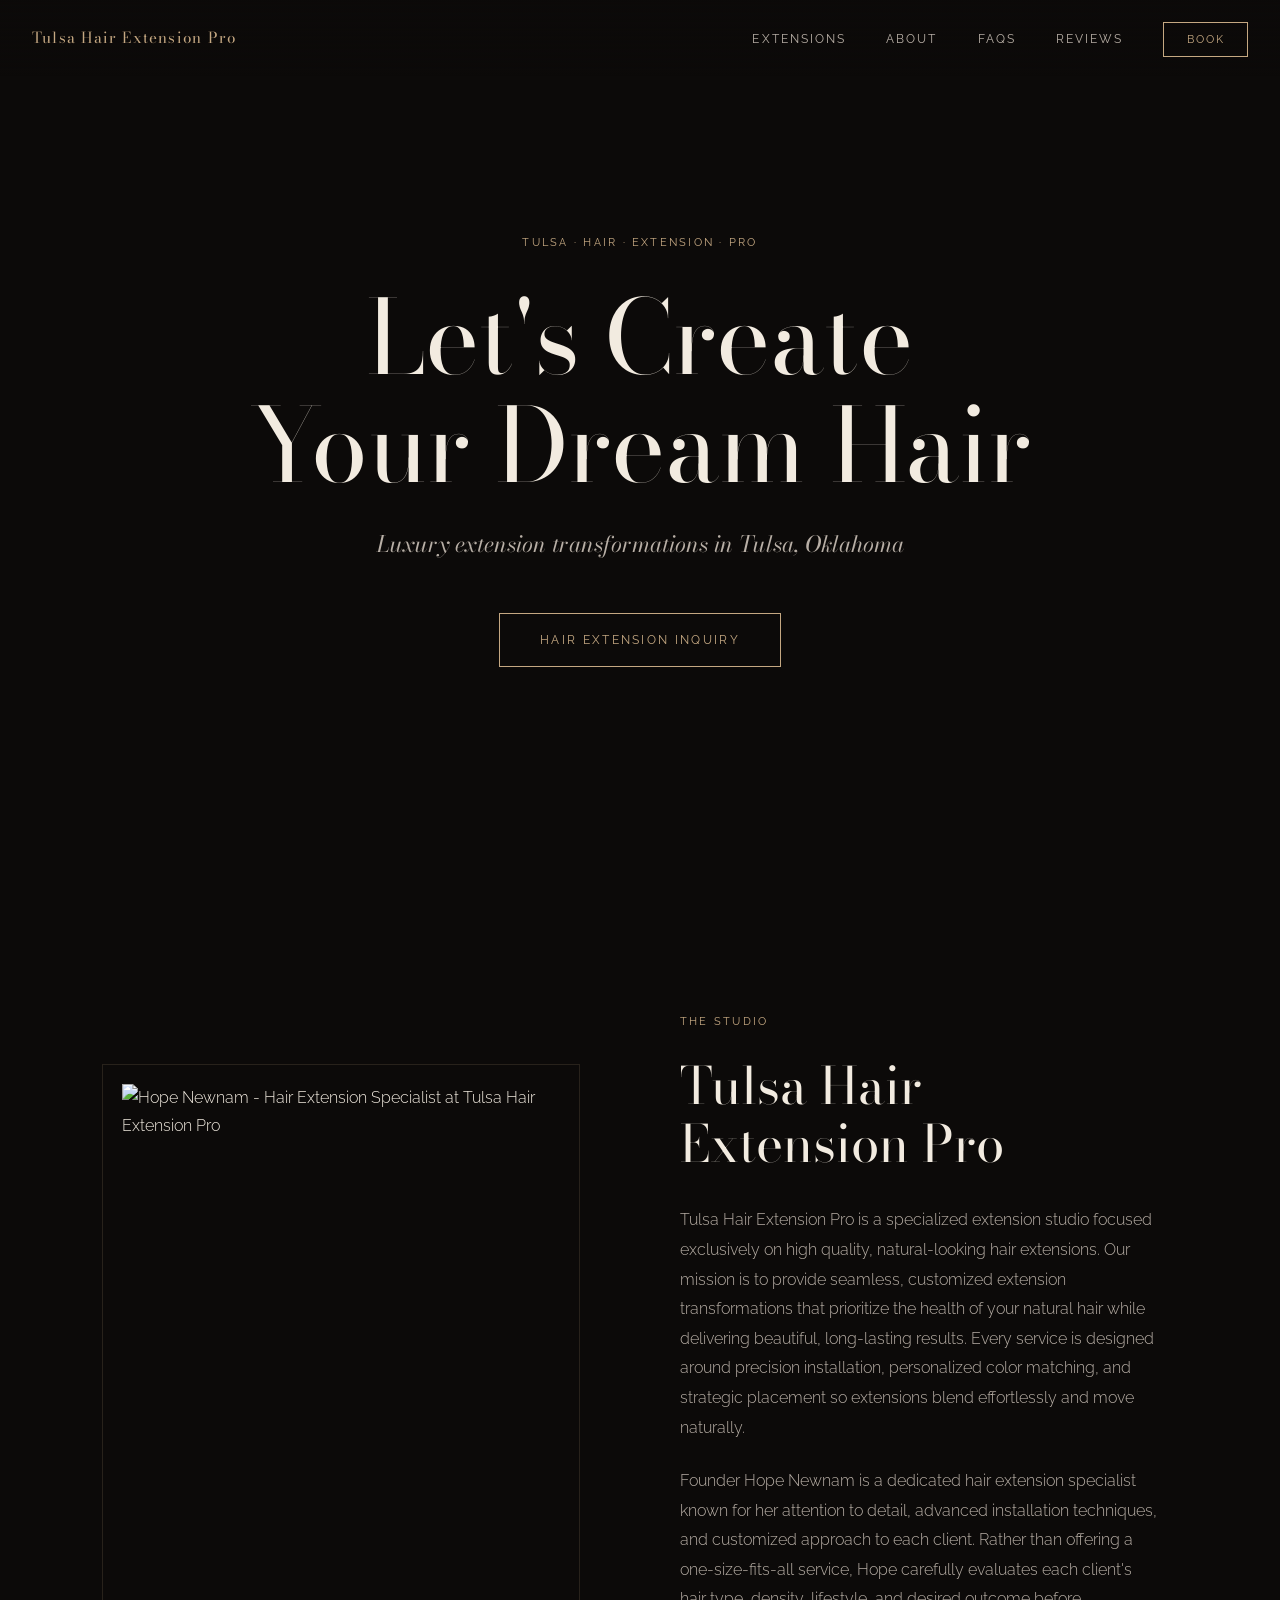
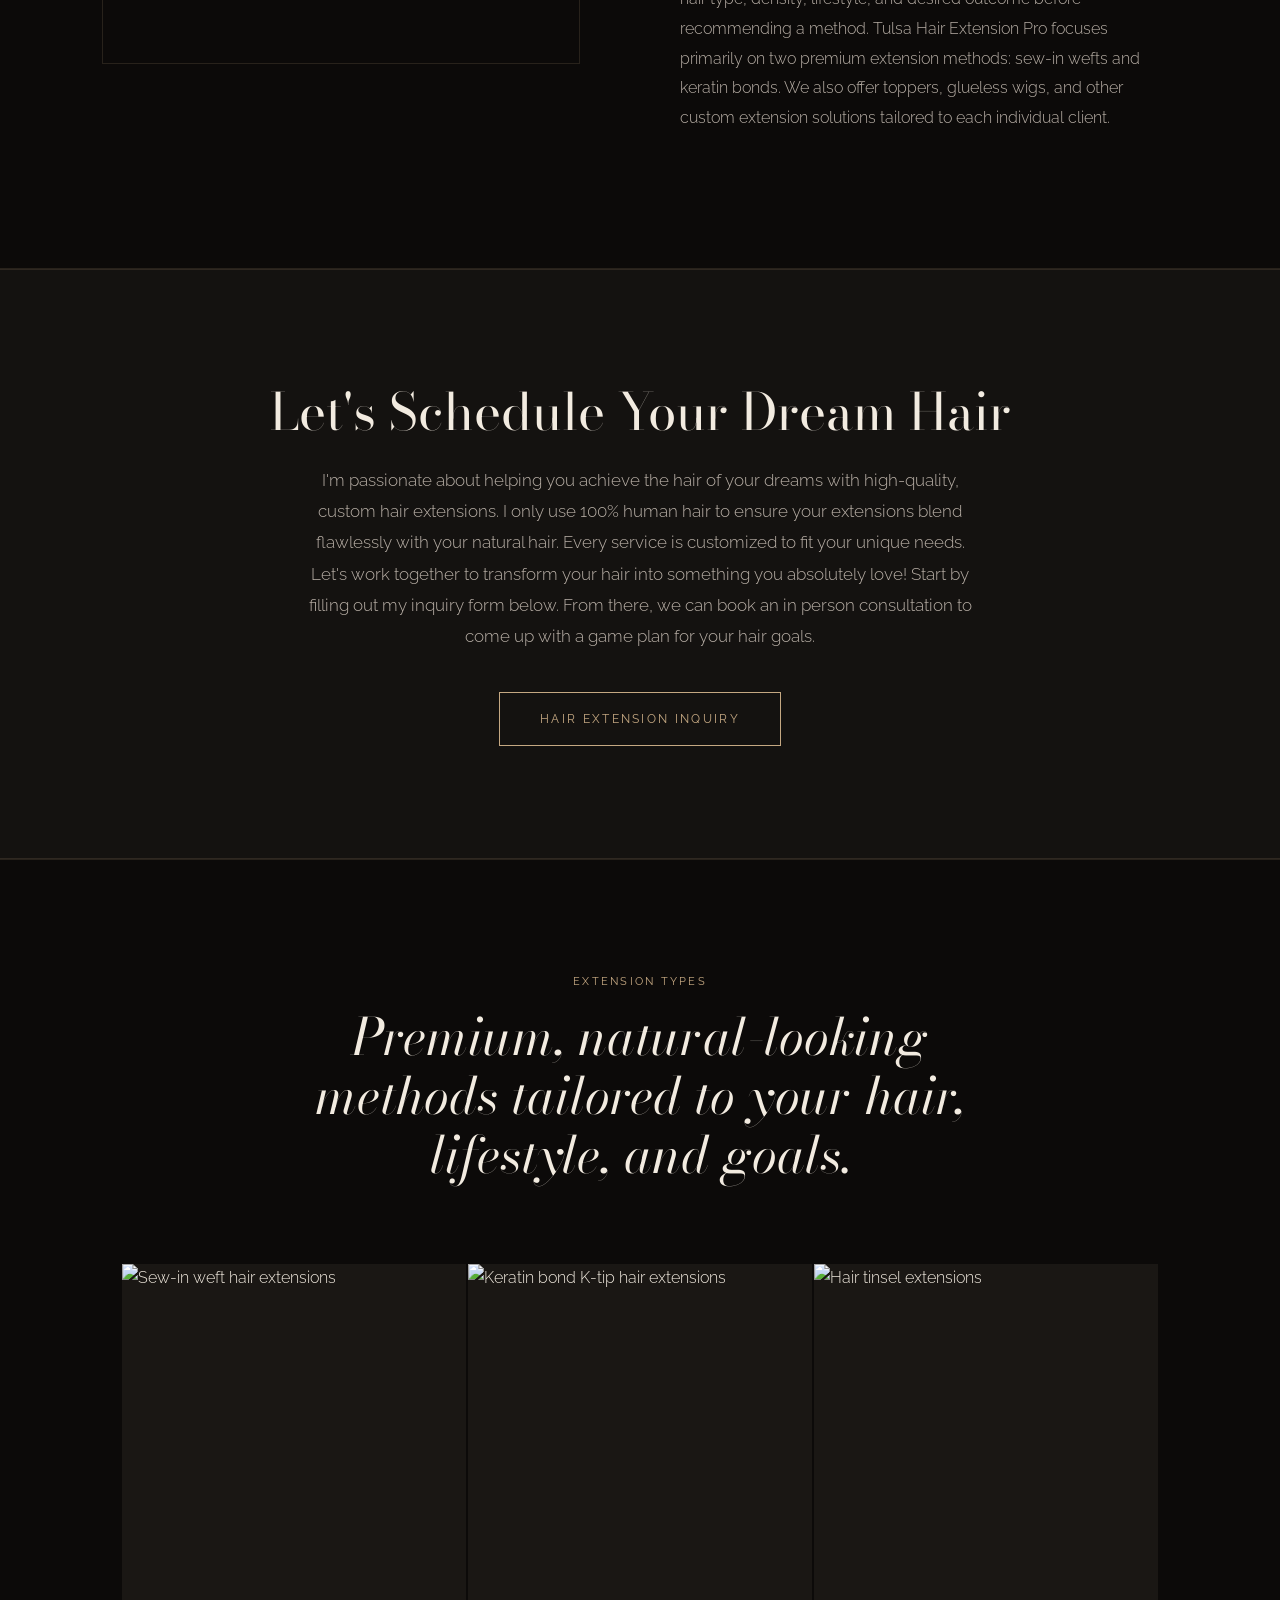
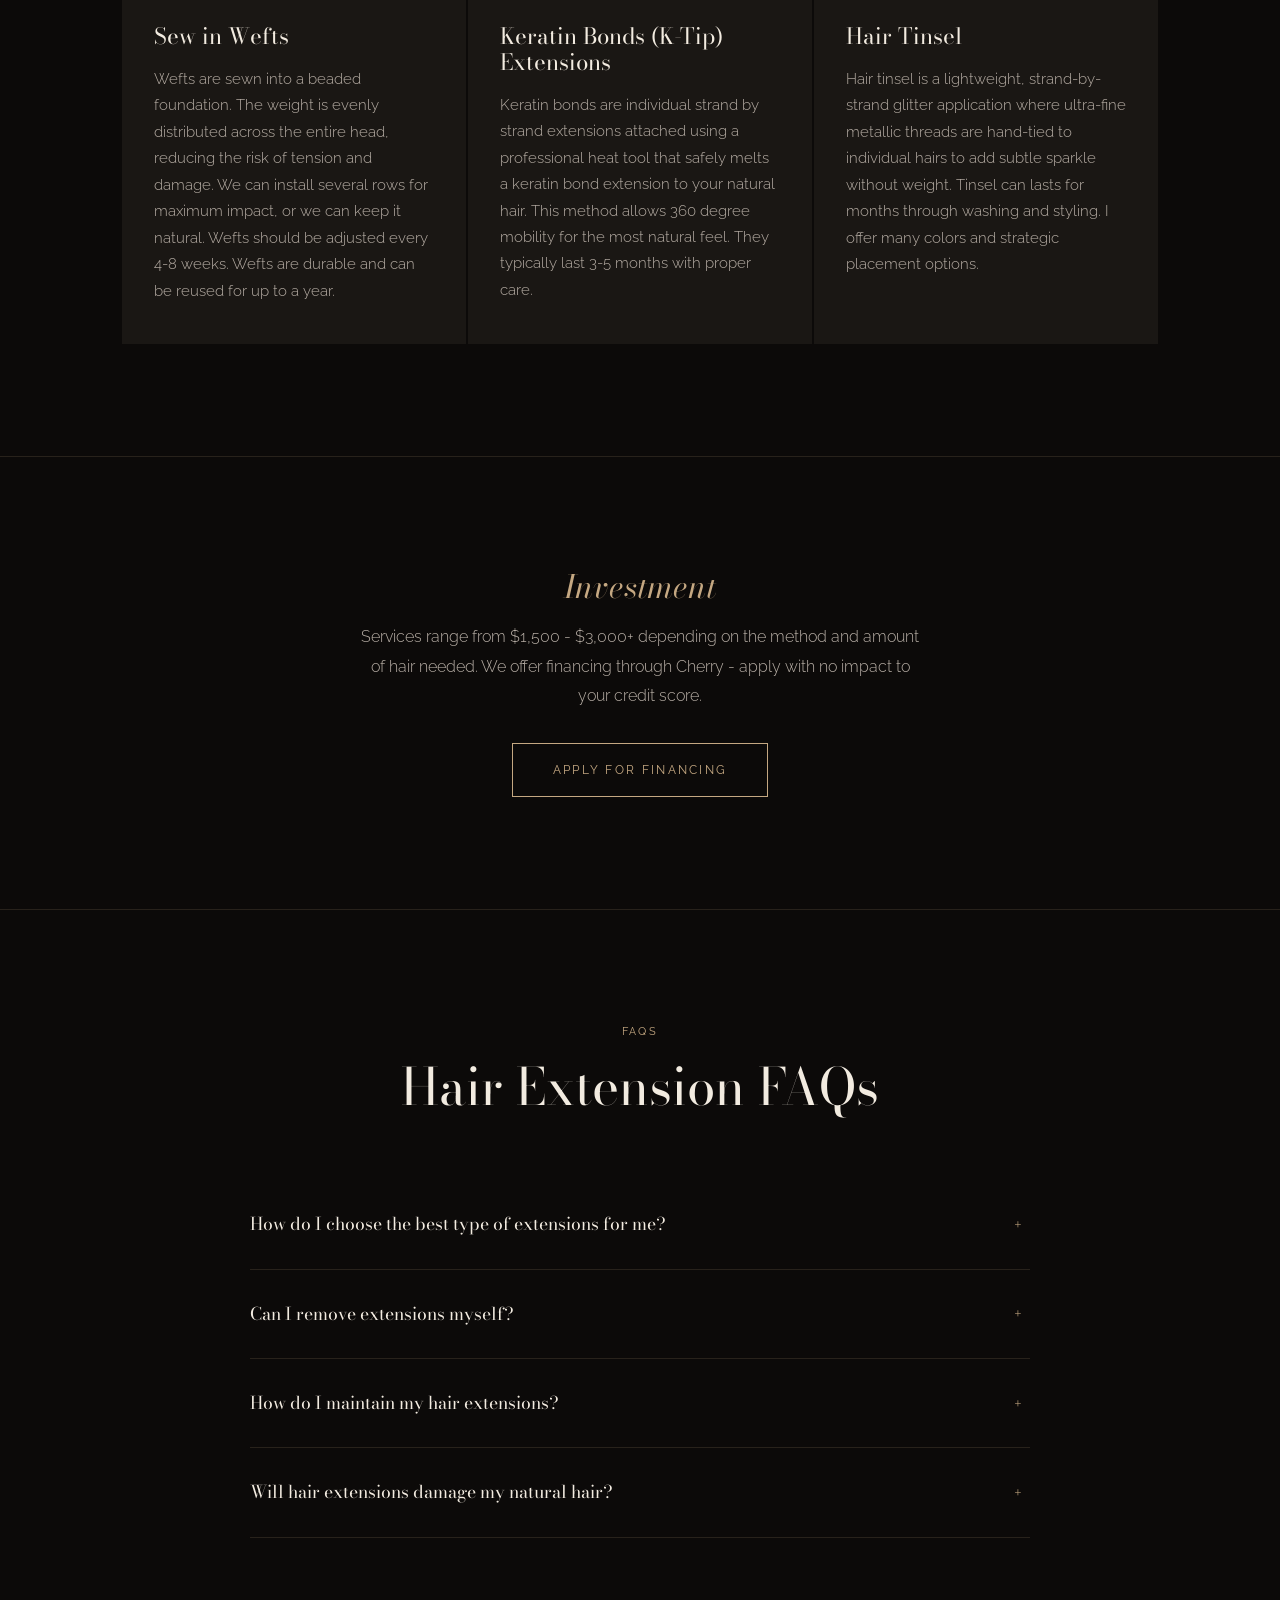
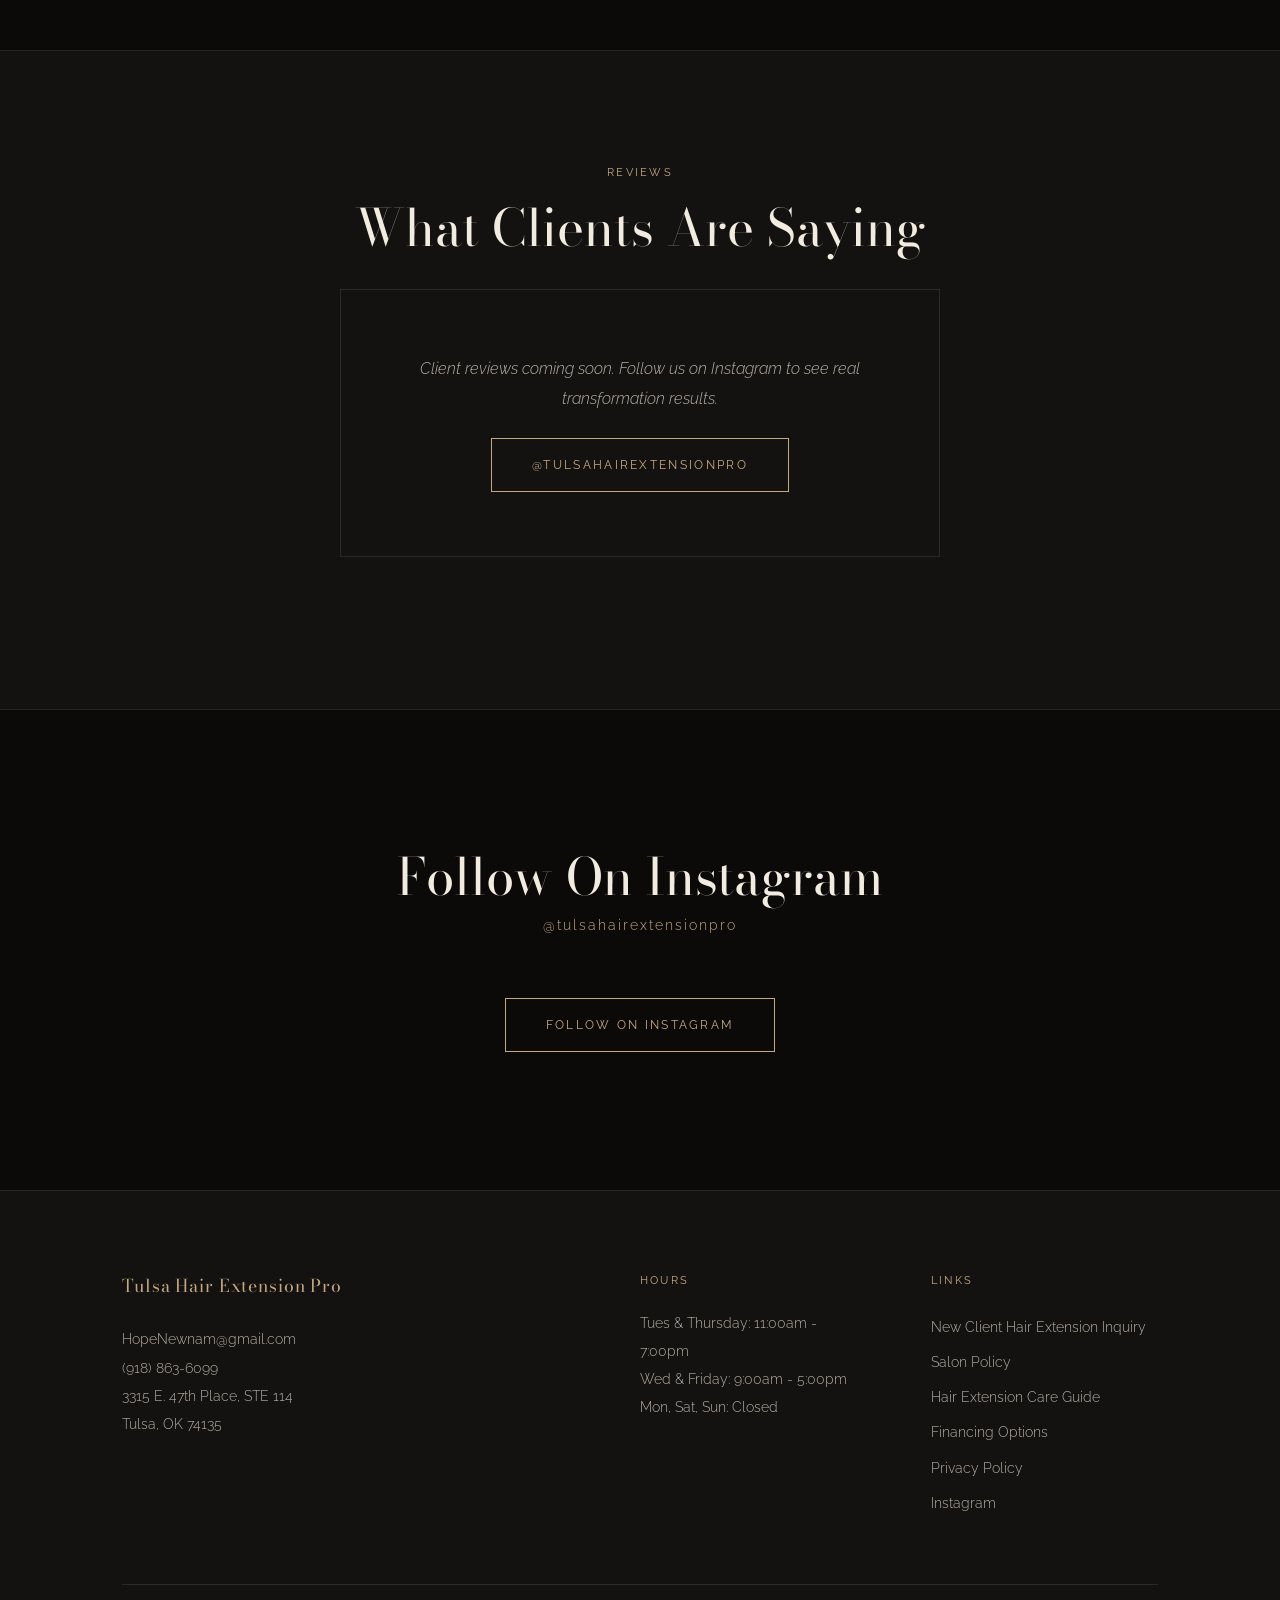
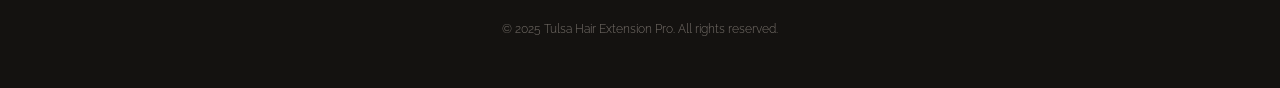
==== index.html @ 0d11b78e "Initial build: dark editorial luxury — 5 pages, all content" ====
<!DOCTYPE html>
<html lang="en">
<head>
  <meta charset="UTF-8">
  <meta name="viewport" content="width=device-width, initial-scale=1.0">
  <title>Luxury Hair Extensions Tulsa | Tulsa Hair Extension Pro - Hope Newnam</title>
  <meta name="description" content="Premium sew-in weft and K-tip hair extensions in Tulsa, OK. Solo specialist Hope Newnam creates seamless, customized transformations. Investments from $1,500.">
  <link rel="canonical" href="https://tulsahairextensionpro.com/">
  <meta property="og:title" content="Luxury Hair Extensions Tulsa | Tulsa Hair Extension Pro">
  <meta property="og:description" content="Premium sew-in weft and K-tip hair extensions in Tulsa, OK. Solo specialist Hope Newnam creates seamless, customized transformations. Investments from $1,500.">
  <meta property="og:url" content="https://tulsahairextensionpro.com/">
  <meta property="og:type" content="website">
  <meta property="og:image" content="https://images.leadconnectorhq.com/image/f_webp/q_80/r_1200/u_https://assets.cdn.filesafe.space/eOLOvMfs3a79iAm2eaMg/media/6795fbbf252fad666d952c15.jpeg">
  <meta name="twitter:card" content="summary_large_image">
  <meta name="twitter:title" content="Luxury Hair Extensions Tulsa | Tulsa Hair Extension Pro">
  <meta name="twitter:description" content="Premium sew-in weft and K-tip hair extensions in Tulsa, OK.">
  <link href="https://fonts.googleapis.com/css2?family=Bodoni+Moda:ital,opsz,wght@0,6..96,300;0,6..96,400;0,6..96,500;1,6..96,300;1,6..96,400&family=Raleway:wght@200;300;400;500&display=swap" rel="stylesheet">
  <link rel="stylesheet" href="styles.css">
  <script type="application/ld+json">
  {
    "@context": "https://schema.org",
    "@type": "HairSalon",
    "name": "Tulsa Hair Extension Pro",
    "description": "Specialized hair extension studio in Tulsa, OK offering sew-in wefts, keratin bonds, and hair tinsel.",
    "url": "https://tulsahairextensionpro.com",
    "telephone": "+19188636099",
    "email": "hopenewnam@gmail.com",
    "address": {
      "@type": "PostalAddress",
      "streetAddress": "3315 E. 47th Place STE 114",
      "addressLocality": "Tulsa",
      "addressRegion": "OK",
      "postalCode": "74135",
      "addressCountry": "US"
    },
    "openingHours": ["Tu,Th 11:00-19:00", "We,Fr 09:00-17:00"],
    "priceRange": "$$$"
  }
  </script>
</head>
<body>

  <!-- SVG Grain Filter (hidden) -->
  <svg width="0" height="0" style="position:absolute;">
    <filter id="grain">
      <feTurbulence type="fractalNoise" baseFrequency="0.65" numOctaves="3" stitchTiles="stitch"/>
      <feColorMatrix type="saturate" values="0"/>
    </filter>
  </svg>

  <!-- ==============================
       NAVIGATION
       ============================== -->
  <nav class="nav" id="main-nav">
    <a href="index.html" class="nav-logo">Tulsa Hair Extension Pro</a>
    <div class="nav-toggle" id="nav-toggle" aria-label="Menu">
      <span></span>
      <span></span>
      <span></span>
    </div>
    <ul class="nav-links" id="nav-links">
      <li><a href="#extension-types">Extensions</a></li>
      <li><a href="#about-studio">About</a></li>
      <li><a href="#hair-extension-faqs">FAQs</a></li>
      <li><a href="#reviews">Reviews</a></li>
      <li><a href="inquiry.html" class="nav-book">Book</a></li>
    </ul>
  </nav>

  <!-- ==============================
       HERO
       ============================== -->
  <section id="hero" class="hero">
    <div class="hero-bg" style="background-image: url('https://images.leadconnectorhq.com/image/f_webp/q_80/r_1200/u_https://assets.cdn.filesafe.space/eOLOvMfs3a79iAm2eaMg/media/6795fbbf252fad666d952c15.jpeg');"></div>
    <div class="hero-overlay"></div>
    <div class="hero-grain" style="background: url(\"data:image/svg+xml,%3Csvg xmlns='http://www.w3.org/2000/svg' width='300' height='300'%3E%3Cfilter id='n'%3E%3CfeTurbulence type='fractalNoise' baseFrequency='0.65' numOctaves='3' stitchTiles='stitch'/%3E%3C/filter%3E%3Crect width='300' height='300' filter='url(%23n)' opacity='1'/%3E%3C/svg%3E\") repeat;"></div>
    <div class="hero-content">
      <span class="label">TULSA &middot; HAIR &middot; EXTENSION &middot; PRO</span>
      <h1>Let's Create<br>Your Dream Hair</h1>
      <p class="hero-subtitle">Luxury extension transformations in Tulsa, Oklahoma</p>
      <a href="inquiry.html" class="btn btn-gold">HAIR EXTENSION INQUIRY</a>
    </div>
  </section>

  <!-- ==============================
       ABOUT STUDIO
       ============================== -->
  <section id="about-studio" class="section">
    <div class="container">
      <div class="about-grid">
        <div class="about-image reveal">
          <img
            src="https://images.leadconnectorhq.com/image/f_webp/q_80/r_1200/u_https://assets.cdn.filesafe.space/eOLOvMfs3a79iAm2eaMg/media/69c1c6f25d24960123a8f8af.jpg"
            alt="Hope Newnam - Hair Extension Specialist at Tulsa Hair Extension Pro"
            loading="lazy"
          >
        </div>
        <div class="about-text reveal">
          <span class="label">THE STUDIO</span>
          <h2>Tulsa Hair Extension Pro</h2>
          <p>Tulsa Hair Extension Pro is a specialized extension studio focused exclusively on high quality, natural-looking hair extensions. Our mission is to provide seamless, customized extension transformations that prioritize the health of your natural hair while delivering beautiful, long-lasting results. Every service is designed around precision installation, personalized color matching, and strategic placement so extensions blend effortlessly and move naturally.</p>
          <p>Founder Hope Newnam is a dedicated hair extension specialist known for her attention to detail, advanced installation techniques, and customized approach to each client. Rather than offering a one-size-fits-all service, Hope carefully evaluates each client's hair type, density, lifestyle, and desired outcome before recommending a method. Tulsa Hair Extension Pro focuses primarily on two premium extension methods: sew-in wefts and keratin bonds. We also offer toppers, glueless wigs, and other custom extension solutions tailored to each individual client.</p>
        </div>
      </div>
    </div>
  </section>

  <span class="section-divider"></span>

  <!-- ==============================
       SCHEDULE CTA
       ============================== -->
  <section class="section schedule-cta">
    <div class="container">
      <h2 class="reveal">Let's Schedule Your Dream Hair</h2>
      <p class="reveal">I'm passionate about helping you achieve the hair of your dreams with high-quality, custom hair extensions. I only use 100% human hair to ensure your extensions blend flawlessly with your natural hair. Every service is customized to fit your unique needs. Let's work together to transform your hair into something you absolutely love! Start by filling out my inquiry form below. From there, we can book an in person consultation to come up with a game plan for your hair goals.</p>
      <a href="inquiry.html" class="btn btn-gold reveal">HAIR EXTENSION INQUIRY</a>
    </div>
  </section>

  <span class="section-divider"></span>

  <!-- ==============================
       EXTENSION TYPES
       ============================== -->
  <section id="extension-types" class="section">
    <div class="container">
      <div class="extension-types-header reveal">
        <span class="label">EXTENSION TYPES</span>
        <h2>Premium, natural-looking methods tailored to your hair, lifestyle, and goals.</h2>
      </div>
      <div class="extension-cards">
        <div class="extension-card reveal">
          <img
            class="extension-card-image"
            src="https://images.leadconnectorhq.com/image/f_webp/q_80/r_1200/u_https://assets.cdn.filesafe.space/eOLOvMfs3a79iAm2eaMg/media/68b8f0fe32a2304714a0c95e.jpeg"
            alt="Sew-in weft hair extensions"
            loading="lazy"
          >
          <div class="extension-card-body">
            <h3>Sew in Wefts</h3>
            <p>Wefts are sewn into a beaded foundation. The weight is evenly distributed across the entire head, reducing the risk of tension and damage. We can install several rows for maximum impact, or we can keep it natural. Wefts should be adjusted every 4-8 weeks. Wefts are durable and can be reused for up to a year.</p>
          </div>
        </div>
        <div class="extension-card reveal">
          <img
            class="extension-card-image"
            src="https://images.leadconnectorhq.com/image/f_webp/q_80/r_1200/u_https://assets.cdn.filesafe.space/eOLOvMfs3a79iAm2eaMg/media/68b8f1112458547c3d978e30.jpeg"
            alt="Keratin bond K-tip hair extensions"
            loading="lazy"
          >
          <div class="extension-card-body">
            <h3>Keratin Bonds (K-Tip) Extensions</h3>
            <p>Keratin bonds are individual strand by strand extensions attached using a professional heat tool that safely melts a keratin bond extension to your natural hair. This method allows 360 degree mobility for the most natural feel. They typically last 3-5 months with proper care.</p>
          </div>
        </div>
        <div class="extension-card reveal">
          <img
            class="extension-card-image"
            src="https://images.leadconnectorhq.com/image/f_webp/q_80/r_1200/u_https://assets.cdn.filesafe.space/eOLOvMfs3a79iAm2eaMg/media/6997bcea3873af64cdbf9e58.jpeg"
            alt="Hair tinsel extensions"
            loading="lazy"
          >
          <div class="extension-card-body">
            <h3>Hair Tinsel</h3>
            <p>Hair tinsel is a lightweight, strand-by-strand glitter application where ultra-fine metallic threads are hand-tied to individual hairs to add subtle sparkle without weight. Tinsel can lasts for months through washing and styling. I offer many colors and strategic placement options.</p>
          </div>
        </div>
      </div>
    </div>
  </section>

  <!-- ==============================
       INVESTMENT NOTE
       ============================== -->
  <section class="section investment-note">
    <div class="container">
      <h3 class="reveal">Investment</h3>
      <p class="reveal">Services range from $1,500 - $3,000+ depending on the method and amount of hair needed. We offer financing through Cherry - apply with no impact to your credit score.</p>
      <a href="https://pay.withcherry.com/hopenewnam" target="_blank" rel="noopener" class="btn btn-gold reveal">APPLY FOR FINANCING</a>
    </div>
  </section>

  <span class="section-divider"></span>

  <!-- ==============================
       FAQs
       ============================== -->
  <section id="hair-extension-faqs" class="section">
    <div class="container">
      <div class="faq-header reveal">
        <span class="label">FAQS</span>
        <h2>Hair Extension FAQs</h2>
      </div>
      <div class="faq-list">

        <div class="faq-item reveal">
          <div class="faq-question" role="button" tabindex="0" aria-expanded="false">
            <span class="faq-question-text">How do I choose the best type of extensions for me?</span>
            <span class="faq-icon">+</span>
          </div>
          <div class="faq-answer">
            <p>During your consultation, I'll assess your hair type, lifestyle, and goals to recommend the best extension method for you.</p>
          </div>
        </div>

        <div class="faq-item reveal">
          <div class="faq-question" role="button" tabindex="0" aria-expanded="false">
            <span class="faq-question-text">Can I remove extensions myself?</span>
            <span class="faq-icon">+</span>
          </div>
          <div class="faq-answer">
            <p>Please don't! Removing extensions on your own can damage your natural hair. Let me handle the process professionally.</p>
          </div>
        </div>

        <div class="faq-item reveal">
          <div class="faq-question" role="button" tabindex="0" aria-expanded="false">
            <span class="faq-question-text">How do I maintain my hair extensions?</span>
            <span class="faq-icon">+</span>
          </div>
          <div class="faq-answer">
            <p>Please come in for your regular scheduled maintenance appointments and use professional products at home. Brush your hair regularly and keep the extensions moisturized. Sleep with a satin pillow case and bonnet. I'll prescribe you a detailed haircare routine and aftercare instructions tailored to your extensions. See more details in the <a href="care-guide.html">Hair Extension Care Guide</a>.</p>
          </div>
        </div>

        <div class="faq-item reveal">
          <div class="faq-question" role="button" tabindex="0" aria-expanded="false">
            <span class="faq-question-text">Will hair extensions damage my natural hair?</span>
            <span class="faq-icon">+</span>
          </div>
          <div class="faq-answer">
            <p>When installed and cared for correctly, extensions should not damage your natural hair. I prioritize safe techniques and proper application to ensure hair health. Extensions should be comfortable all the time. There should not be any excess tension causing damage.</p>
          </div>
        </div>

      </div>
    </div>
  </section>

  <span class="section-divider"></span>

  <!-- ==============================
       REVIEWS
       ============================== -->
  <section id="reviews" class="section reviews-section">
    <div class="container">
      <span class="label">REVIEWS</span>
      <h2>What Clients Are Saying</h2>
      <div class="reviews-placeholder reveal">
        <p>Client reviews coming soon. Follow us on Instagram to see real transformation results.</p>
        <a href="https://www.instagram.com/tulsahairextensionpro/" target="_blank" rel="noopener" class="btn btn-gold">@TULSAHAIREXTENSIONPRO</a>
      </div>
    </div>
  </section>

  <span class="section-divider"></span>

  <!-- ==============================
       INSTAGRAM CTA
       ============================== -->
  <section class="instagram-cta">
    <div class="instagram-cta-bg" style="background-image: url('https://images.leadconnectorhq.com/image/f_webp/q_80/r_1200/u_https://assets.cdn.filesafe.space/eOLOvMfs3a79iAm2eaMg/media/69c44cadc1440303a0452148.jpg');"></div>
    <div class="instagram-cta-overlay"></div>
    <div class="instagram-cta-content reveal">
      <h2>Follow On Instagram</h2>
      <span class="instagram-handle">@tulsahairextensionpro</span>
      <br>
      <a href="https://www.instagram.com/tulsahairextensionpro/" target="_blank" rel="noopener" class="btn btn-gold">FOLLOW ON INSTAGRAM</a>
    </div>
  </section>

  <!-- ==============================
       FOOTER
       ============================== -->
  <footer class="footer">
    <div class="container">
      <div class="footer-grid">
        <div class="footer-brand">
          <span class="footer-logo">Tulsa Hair Extension Pro</span>
          <div class="footer-contact">
            <a href="mailto:HopeNewnam@gmail.com">HopeNewnam@gmail.com</a>
            <a href="tel:+19188636099">(918) 863-6099</a>
            <p>3315 E. 47th Place, STE 114<br>Tulsa, OK 74135</p>
          </div>
        </div>
        <div class="footer-hours">
          <span class="footer-col-title">Hours</span>
          <p>Tues &amp; Thursday: 11:00am - 7:00pm</p>
          <p>Wed &amp; Friday: 9:00am - 5:00pm</p>
          <p>Mon, Sat, Sun: Closed</p>
        </div>
        <div>
          <span class="footer-col-title">Links</span>
          <ul class="footer-links">
            <li><a href="inquiry.html">New Client Hair Extension Inquiry</a></li>
            <li><a href="salon-policy.html">Salon Policy</a></li>
            <li><a href="care-guide.html">Hair Extension Care Guide</a></li>
            <li><a href="https://pay.withcherry.com/hopenewnam" target="_blank" rel="noopener">Financing Options</a></li>
            <li><a href="privacy-policy.html">Privacy Policy</a></li>
            <li><a href="https://www.instagram.com/tulsahairextensionpro/" target="_blank" rel="noopener">Instagram</a></li>
          </ul>
        </div>
      </div>
      <div class="footer-bottom">
        <p>&copy; 2025 Tulsa Hair Extension Pro. All rights reserved.</p>
      </div>
    </div>
  </footer>

  <script>
    // Nav scroll behavior
    const nav = document.getElementById('main-nav');
    window.addEventListener('scroll', () => {
      if (window.scrollY > 60) {
        nav.classList.add('scrolled');
      } else {
        nav.classList.remove('scrolled');
      }
    });

    // Mobile nav toggle
    const toggle = document.getElementById('nav-toggle');
    const navLinks = document.getElementById('nav-links');
    toggle.addEventListener('click', () => {
      navLinks.classList.toggle('open');
    });
    navLinks.querySelectorAll('a').forEach(link => {
      link.addEventListener('click', () => navLinks.classList.remove('open'));
    });

    // FAQ accordion
    document.querySelectorAll('.faq-question').forEach(question => {
      question.addEventListener('click', () => {
        const item = question.closest('.faq-item');
        const isOpen = item.classList.contains('open');
        document.querySelectorAll('.faq-item.open').forEach(open => open.classList.remove('open'));
        if (!isOpen) item.classList.add('open');
        question.setAttribute('aria-expanded', !isOpen);
      });
      question.addEventListener('keydown', e => {
        if (e.key === 'Enter' || e.key === ' ') {
          e.preventDefault();
          question.click();
        }
      });
    });

    // Scroll reveal with fallback
    const reveals = document.querySelectorAll('.reveal');
    const observer = new IntersectionObserver((entries) => {
      entries.forEach(entry => {
        if (entry.isIntersecting) {
          entry.target.classList.add('visible');
          observer.unobserve(entry.target);
        }
      });
    }, { threshold: 0.12, rootMargin: '0px 0px -50px 0px' });

    reveals.forEach(el => observer.observe(el));

    // Fallback: show all after 1500ms
    setTimeout(() => {
      reveals.forEach(el => el.classList.add('visible'));
    }, 1500);
  </script>
</body>
</html>
---- styles.css ----
/* ============================================
   TULSA HAIR EXTENSION PRO - Global Styles
   Dark Editorial Glamour Design System
   ============================================ */

:root {
  --bg: #0C0A09;
  --bg-soft: #141210;
  --surface: #1A1714;
  --cream: #F2EBE0;
  --cream-muted: #B8AFA6;
  --gold: #C5A882;
  --gold-light: #D9C4A8;
  --blush: #C4857A;
  --border: rgba(197, 168, 130, 0.15);
  --font-heading: 'Bodoni Moda', serif;
  --font-body: 'Raleway', sans-serif;
}

*, *::before, *::after {
  box-sizing: border-box;
  margin: 0;
  padding: 0;
}

html {
  scroll-behavior: smooth;
}

body {
  background-color: var(--bg);
  color: var(--cream);
  font-family: var(--font-body);
  font-weight: 300;
  font-size: 16px;
  line-height: 1.75;
  -webkit-font-smoothing: antialiased;
}

/* ============================================
   TYPOGRAPHY
   ============================================ */

h1, h2, h3, h4 {
  font-family: var(--font-heading);
  font-weight: 400;
  line-height: 1.15;
  color: var(--cream);
}

h1 { font-size: clamp(2.8rem, 7vw, 6rem); }
h2 { font-size: clamp(2rem, 4vw, 3.2rem); }
h3 { font-size: clamp(1.4rem, 2.5vw, 2rem); }

p {
  font-family: var(--font-body);
  font-weight: 300;
  color: var(--cream-muted);
  font-size: 1rem;
  line-height: 1.85;
}

a {
  color: var(--gold);
  text-decoration: none;
  transition: color 0.3s ease;
}

a:hover {
  color: var(--gold-light);
}

.label {
  font-family: var(--font-body);
  font-weight: 400;
  font-size: 0.7rem;
  letter-spacing: 0.2em;
  text-transform: uppercase;
  color: var(--gold);
}

/* ============================================
   LAYOUT
   ============================================ */

.container {
  max-width: 1100px;
  margin: 0 auto;
  padding: 0 2rem;
}

.section {
  padding: 7rem 0;
}

.section-divider {
  width: 100%;
  height: 1px;
  background: var(--border);
  display: block;
}

/* ============================================
   NAVIGATION
   ============================================ */

.nav {
  position: fixed;
  top: 0;
  left: 0;
  right: 0;
  z-index: 100;
  padding: 1.5rem 2rem;
  display: flex;
  align-items: center;
  justify-content: space-between;
  background: linear-gradient(to bottom, rgba(12,10,9,0.95) 0%, transparent 100%);
  transition: background 0.4s ease;
}

.nav.scrolled {
  background: rgba(12, 10, 9, 0.97);
  border-bottom: 1px solid var(--border);
}

.nav-logo {
  font-family: var(--font-heading);
  font-size: 0.95rem;
  color: var(--gold);
  letter-spacing: 0.08em;
  text-decoration: none;
  flex-shrink: 0;
}

.nav-links {
  display: flex;
  align-items: center;
  gap: 2.5rem;
  list-style: none;
}

.nav-links a {
  font-family: var(--font-body);
  font-size: 0.72rem;
  font-weight: 400;
  letter-spacing: 0.18em;
  text-transform: uppercase;
  color: var(--cream-muted);
  text-decoration: none;
  transition: color 0.3s ease;
}

.nav-links a:hover {
  color: var(--gold);
}

.nav-book {
  background: transparent;
  border: 1px solid var(--gold);
  color: var(--gold) !important;
  padding: 0.6rem 1.4rem;
  font-size: 0.68rem !important;
  letter-spacing: 0.18em !important;
  transition: background 0.3s ease, color 0.3s ease !important;
}

.nav-book:hover {
  background: var(--gold) !important;
  color: var(--bg) !important;
}

/* Mobile nav */
.nav-toggle {
  display: none;
  flex-direction: column;
  gap: 5px;
  cursor: pointer;
  padding: 4px;
}

.nav-toggle span {
  display: block;
  width: 24px;
  height: 1px;
  background: var(--gold);
  transition: all 0.3s ease;
}

/* ============================================
   BUTTONS
   ============================================ */

.btn {
  display: inline-block;
  font-family: var(--font-body);
  font-weight: 400;
  font-size: 0.72rem;
  letter-spacing: 0.2em;
  text-transform: uppercase;
  text-decoration: none;
  padding: 1rem 2.5rem;
  transition: all 0.35s ease;
  cursor: pointer;
  border: none;
}

.btn-gold {
  border: 1px solid var(--gold);
  color: var(--gold);
  background: transparent;
}

.btn-gold:hover {
  background: var(--gold);
  color: var(--bg);
}

.btn-cream {
  border: 1px solid var(--cream);
  color: var(--cream);
  background: transparent;
}

.btn-cream:hover {
  background: var(--cream);
  color: var(--bg);
}

/* ============================================
   HERO
   ============================================ */

.hero {
  position: relative;
  min-height: 100vh;
  display: flex;
  align-items: center;
  justify-content: center;
  overflow: hidden;
}

.hero-bg {
  position: absolute;
  inset: 0;
  background-size: cover;
  background-position: center 30%;
  background-repeat: no-repeat;
  z-index: 0;
}

.hero-overlay {
  position: absolute;
  inset: 0;
  background: linear-gradient(to bottom, rgba(12,10,9,0.55) 0%, rgba(12,10,9,0.85) 70%, #0C0A09 100%);
  z-index: 1;
}

/* Grain texture */
.hero-grain {
  position: absolute;
  inset: 0;
  z-index: 2;
  pointer-events: none;
  opacity: 0.04;
}

.hero-content {
  position: relative;
  z-index: 3;
  text-align: center;
  padding: 2rem;
  max-width: 900px;
}

.hero-content .label {
  margin-bottom: 2rem;
  display: block;
}

.hero-content h1 {
  font-size: clamp(3rem, 8vw, 7rem);
  font-weight: 300;
  line-height: 1.05;
  margin-bottom: 1.5rem;
  color: var(--cream);
}

.hero-subtitle {
  font-family: var(--font-heading);
  font-style: italic;
  font-size: clamp(1rem, 2vw, 1.4rem);
  color: var(--cream-muted);
  margin-bottom: 3rem;
  font-weight: 300;
}

/* ============================================
   ABOUT SECTION
   ============================================ */

.about-grid {
  display: grid;
  grid-template-columns: 1fr 1fr;
  gap: 5rem;
  align-items: center;
}

.about-image {
  position: relative;
}

.about-image img {
  width: 100%;
  height: 600px;
  object-fit: cover;
  display: block;
}

.about-image::before {
  content: '';
  position: absolute;
  top: -20px;
  left: -20px;
  right: 20px;
  bottom: 20px;
  border: 1px solid var(--border);
  z-index: -1;
}

.about-text .label {
  display: block;
  margin-bottom: 1.5rem;
}

.about-text h2 {
  margin-bottom: 2rem;
}

.about-text p {
  margin-bottom: 1.5rem;
}

/* ============================================
   SCHEDULE CTA
   ============================================ */

.schedule-cta {
  text-align: center;
  background: var(--bg-soft);
  border-top: 1px solid var(--border);
  border-bottom: 1px solid var(--border);
}

.schedule-cta h2 {
  margin-bottom: 1.5rem;
}

.schedule-cta p {
  max-width: 680px;
  margin: 0 auto 2.5rem;
  font-size: 1.05rem;
}

/* ============================================
   EXTENSION TYPES
   ============================================ */

.extension-types-header {
  text-align: center;
  margin-bottom: 5rem;
}

.extension-types-header .label {
  display: block;
  margin-bottom: 1rem;
}

.extension-types-header h2 {
  max-width: 650px;
  margin: 0 auto;
  font-style: italic;
  font-weight: 300;
}

.extension-cards {
  display: grid;
  grid-template-columns: repeat(3, 1fr);
  gap: 2px;
}

.extension-card {
  background: var(--surface);
  position: relative;
  overflow: hidden;
}

.extension-card-image {
  width: 100%;
  height: 320px;
  object-fit: cover;
  display: block;
  transition: transform 0.6s ease;
}

.extension-card:hover .extension-card-image {
  transform: scale(1.04);
}

.extension-card-body {
  padding: 2.5rem 2rem;
}

.extension-card h3 {
  font-size: 1.4rem;
  margin-bottom: 1rem;
  color: var(--cream);
}

.extension-card p {
  font-size: 0.92rem;
  line-height: 1.8;
}

/* ============================================
   INVESTMENT NOTE
   ============================================ */

.investment-note {
  text-align: center;
  border-top: 1px solid var(--border);
}

.investment-note h3 {
  font-style: italic;
  color: var(--gold);
  margin-bottom: 1rem;
}

.investment-note p {
  max-width: 560px;
  margin: 0 auto 2rem;
}

/* ============================================
   FAQ ACCORDION
   ============================================ */

.faq-header {
  text-align: center;
  margin-bottom: 4rem;
}

.faq-header .label {
  display: block;
  margin-bottom: 1rem;
}

.faq-list {
  max-width: 780px;
  margin: 0 auto;
}

.faq-item {
  border-bottom: 1px solid var(--border);
}

.faq-question {
  display: flex;
  align-items: center;
  justify-content: space-between;
  padding: 1.8rem 0;
  cursor: pointer;
  gap: 1.5rem;
}

.faq-question-text {
  font-family: var(--font-heading);
  font-size: 1.1rem;
  color: var(--cream);
  font-weight: 400;
  flex: 1;
}

.faq-icon {
  font-size: 1.2rem;
  color: var(--gold);
  transition: transform 0.35s ease;
  flex-shrink: 0;
  font-family: var(--font-body);
  font-weight: 200;
  line-height: 1;
  width: 24px;
  text-align: center;
}

.faq-item.open .faq-icon {
  transform: rotate(45deg);
}

.faq-answer {
  max-height: 0;
  overflow: hidden;
  transition: max-height 0.45s ease, padding 0.3s ease;
}

.faq-item.open .faq-answer {
  max-height: 400px;
}

.faq-answer p {
  padding-bottom: 1.8rem;
  font-size: 0.95rem;
  line-height: 1.85;
}

/* ============================================
   REVIEWS SECTION
   ============================================ */

.reviews-section {
  text-align: center;
  background: var(--bg-soft);
}

.reviews-section .label {
  display: block;
  margin-bottom: 1rem;
}

.reviews-section h2 {
  margin-bottom: 2rem;
}

.reviews-placeholder {
  border: 1px solid var(--border);
  padding: 4rem 2rem;
  max-width: 600px;
  margin: 0 auto 2.5rem;
}

.reviews-placeholder p {
  font-size: 1rem;
  font-style: italic;
  margin-bottom: 1.5rem;
}

/* ============================================
   INSTAGRAM CTA
   ============================================ */

.instagram-cta {
  position: relative;
  overflow: hidden;
  text-align: center;
  min-height: 480px;
  display: flex;
  align-items: center;
  justify-content: center;
}

.instagram-cta-bg {
  position: absolute;
  inset: 0;
  background-size: cover;
  background-position: center;
  z-index: 0;
}

.instagram-cta-overlay {
  position: absolute;
  inset: 0;
  background: rgba(12, 10, 9, 0.72);
  z-index: 1;
}

.instagram-cta-content {
  position: relative;
  z-index: 2;
  padding: 2rem;
}

.instagram-cta h2 {
  margin-bottom: 0.5rem;
}

.instagram-handle {
  font-family: var(--font-body);
  font-size: 0.85rem;
  letter-spacing: 0.15em;
  color: var(--gold);
  margin-bottom: 2rem;
  display: block;
}

/* ============================================
   FOOTER
   ============================================ */

.footer {
  background: var(--bg-soft);
  border-top: 1px solid var(--border);
  padding: 5rem 0 3rem;
}

.footer-grid {
  display: grid;
  grid-template-columns: 2fr 1fr 1fr;
  gap: 4rem;
  margin-bottom: 4rem;
}

.footer-brand .footer-logo {
  font-family: var(--font-heading);
  font-size: 1.1rem;
  color: var(--gold);
  display: block;
  margin-bottom: 1.5rem;
  letter-spacing: 0.05em;
}

.footer-contact p,
.footer-contact a {
  font-size: 0.88rem;
  color: var(--cream-muted);
  line-height: 2;
  display: block;
  text-decoration: none;
}

.footer-contact a:hover {
  color: var(--gold);
}

.footer-col-title {
  font-family: var(--font-body);
  font-size: 0.68rem;
  font-weight: 400;
  letter-spacing: 0.2em;
  text-transform: uppercase;
  color: var(--gold);
  margin-bottom: 1.2rem;
  display: block;
}

.footer-hours p {
  font-size: 0.88rem;
  line-height: 2;
}

.footer-links {
  list-style: none;
}

.footer-links li {
  line-height: 2.2;
}

.footer-links a {
  font-size: 0.88rem;
  color: var(--cream-muted);
  text-decoration: none;
  transition: color 0.3s ease;
}

.footer-links a:hover {
  color: var(--gold);
}

.footer-bottom {
  border-top: 1px solid var(--border);
  padding-top: 2rem;
  text-align: center;
}

.footer-bottom p {
  font-size: 0.78rem;
  color: var(--cream-muted);
  opacity: 0.6;
}

/* ============================================
   SCROLL REVEAL
   ============================================ */

.reveal {
  opacity: 0;
  transform: translateY(24px);
  transition: opacity 0.8s ease, transform 0.8s ease;
}

.reveal.visible {
  opacity: 1;
  transform: translateY(0);
}

/* ============================================
   INNER PAGE HERO (sub-pages)
   ============================================ */

.page-hero {
  padding: 10rem 0 5rem;
  text-align: center;
  border-bottom: 1px solid var(--border);
}

.page-hero .label {
  display: block;
  margin-bottom: 1.5rem;
}

.page-hero h1 {
  font-size: clamp(2rem, 5vw, 4rem);
  font-weight: 400;
  margin-bottom: 1rem;
}

.page-hero .subtitle {
  font-family: var(--font-heading);
  font-style: italic;
  font-size: 1.1rem;
  color: var(--cream-muted);
}

/* ============================================
   INQUIRY FORM
   ============================================ */

.inquiry-page {
  padding: 5rem 0 8rem;
}

.inquiry-intro {
  max-width: 760px;
  margin: 0 auto 4rem;
}

.inquiry-intro p {
  margin-bottom: 1.2rem;
}

.inquiry-intro ul {
  list-style: none;
  padding-left: 1rem;
  margin: 1rem 0;
}

.inquiry-intro ul li {
  font-size: 0.95rem;
  color: var(--cream-muted);
  padding: 0.3rem 0;
  padding-left: 1.2rem;
  position: relative;
}

.inquiry-intro ul li::before {
  content: '-';
  position: absolute;
  left: 0;
  color: var(--gold);
}

.form-card {
  background: var(--surface);
  padding: 4rem;
  max-width: 760px;
  margin: 0 auto;
  border: 1px solid var(--border);
}

.form-section-title {
  font-family: var(--font-body);
  font-size: 0.68rem;
  letter-spacing: 0.2em;
  text-transform: uppercase;
  color: var(--gold);
  margin: 2.5rem 0 1.5rem;
  padding-bottom: 0.5rem;
  border-bottom: 1px solid var(--border);
  display: block;
}

.form-group {
  margin-bottom: 2rem;
}

.form-group label {
  display: block;
  font-family: var(--font-body);
  font-size: 0.82rem;
  font-weight: 400;
  color: var(--cream-muted);
  margin-bottom: 0.75rem;
  line-height: 1.5;
}

.form-group input,
.form-group textarea {
  width: 100%;
  background: transparent;
  border: none;
  border-bottom: 1px solid var(--border);
  color: var(--cream);
  font-family: var(--font-body);
  font-weight: 300;
  font-size: 0.95rem;
  padding: 0.75rem 0;
  outline: none;
  transition: border-color 0.3s ease;
  -webkit-appearance: none;
}

.form-group input:focus,
.form-group textarea:focus {
  border-bottom-color: var(--gold);
}

.form-group textarea {
  resize: vertical;
  min-height: 100px;
  line-height: 1.75;
}

.form-group input::placeholder,
.form-group textarea::placeholder {
  color: rgba(184, 175, 166, 0.35);
}

.radio-group {
  display: flex;
  flex-direction: column;
  gap: 0.75rem;
  margin-top: 0.5rem;
}

.radio-label {
  display: flex;
  align-items: center;
  gap: 0.75rem;
  cursor: pointer;
  font-size: 0.88rem;
  color: var(--cream-muted);
  font-family: var(--font-body);
  font-weight: 300;
}

.radio-label input[type="radio"] {
  width: auto;
  accent-color: var(--gold);
  width: 16px;
  height: 16px;
  flex-shrink: 0;
  border-bottom: none;
  padding: 0;
}

.form-grid-2 {
  display: grid;
  grid-template-columns: 1fr 1fr;
  gap: 2rem;
}

.form-note {
  font-size: 0.82rem;
  color: var(--gold);
  font-style: italic;
  margin-bottom: 2rem;
  padding: 1rem;
  border-left: 2px solid var(--gold);
  background: rgba(197, 168, 130, 0.04);
}

.form-submit {
  margin-top: 2.5rem;
  text-align: center;
}

.form-submit .btn {
  width: 100%;
  max-width: 380px;
}

/* ============================================
   POLICY / CARE / PRIVACY PAGES
   ============================================ */

.prose-page {
  padding: 4rem 0 8rem;
}

.prose-content {
  max-width: 760px;
  margin: 0 auto;
}

.prose-content h2 {
  font-size: 1.6rem;
  margin: 3.5rem 0 1rem;
  color: var(--gold);
  font-weight: 400;
}

.prose-content h3 {
  font-size: 1.2rem;
  margin: 2.5rem 0 0.75rem;
  color: var(--cream);
}

.prose-content p {
  margin-bottom: 1.2rem;
}

.prose-content ul,
.prose-content ol {
  padding-left: 1.5rem;
  margin: 1rem 0 1.5rem;
}

.prose-content ul li,
.prose-content ol li {
  color: var(--cream-muted);
  font-family: var(--font-body);
  font-weight: 300;
  font-size: 0.95rem;
  line-height: 1.85;
  margin-bottom: 0.5rem;
}

.prose-content strong {
  color: var(--cream);
  font-weight: 500;
}

.prose-img {
  width: 100%;
  height: 400px;
  object-fit: cover;
  display: block;
  margin-bottom: 3rem;
}

/* ============================================
   RESPONSIVE
   ============================================ */

@media (max-width: 900px) {
  .about-grid {
    grid-template-columns: 1fr;
    gap: 3rem;
  }

  .about-image {
    order: -1;
  }

  .about-image img {
    height: 400px;
  }

  .extension-cards {
    grid-template-columns: 1fr;
  }

  .footer-grid {
    grid-template-columns: 1fr 1fr;
    gap: 3rem;
  }

  .footer-brand {
    grid-column: 1 / -1;
  }

  .form-grid-2 {
    grid-template-columns: 1fr;
    gap: 0;
  }

  .form-card {
    padding: 2.5rem 1.75rem;
  }
}

@media (max-width: 700px) {
  .nav-links {
    display: none;
    position: fixed;
    top: 0;
    left: 0;
    right: 0;
    bottom: 0;
    background: rgba(12, 10, 9, 0.98);
    flex-direction: column;
    align-items: center;
    justify-content: center;
    gap: 2.5rem;
  }

  .nav-links.open {
    display: flex;
  }

  .nav-links a {
    font-size: 0.85rem;
  }

  .nav-toggle {
    display: flex;
    z-index: 200;
  }

  .section {
    padding: 5rem 0;
  }

  .footer-grid {
    grid-template-columns: 1fr;
  }
}
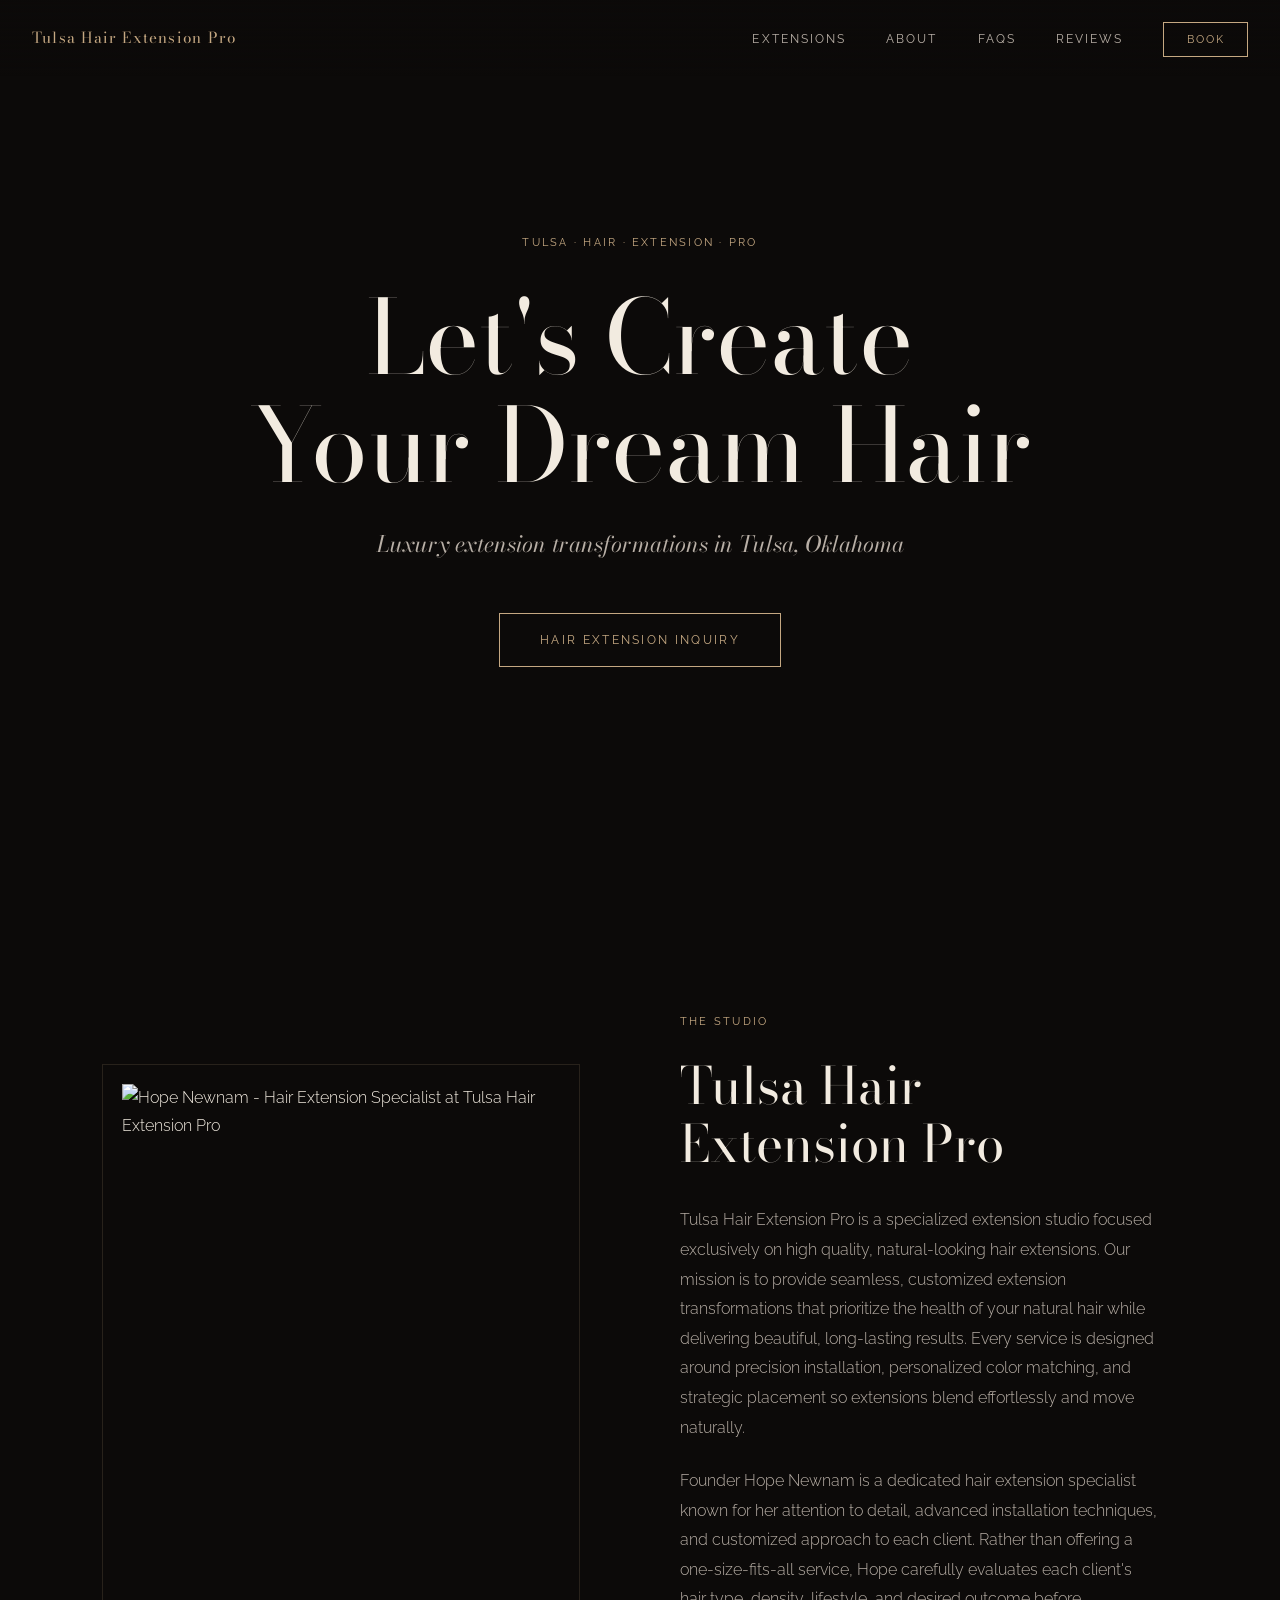
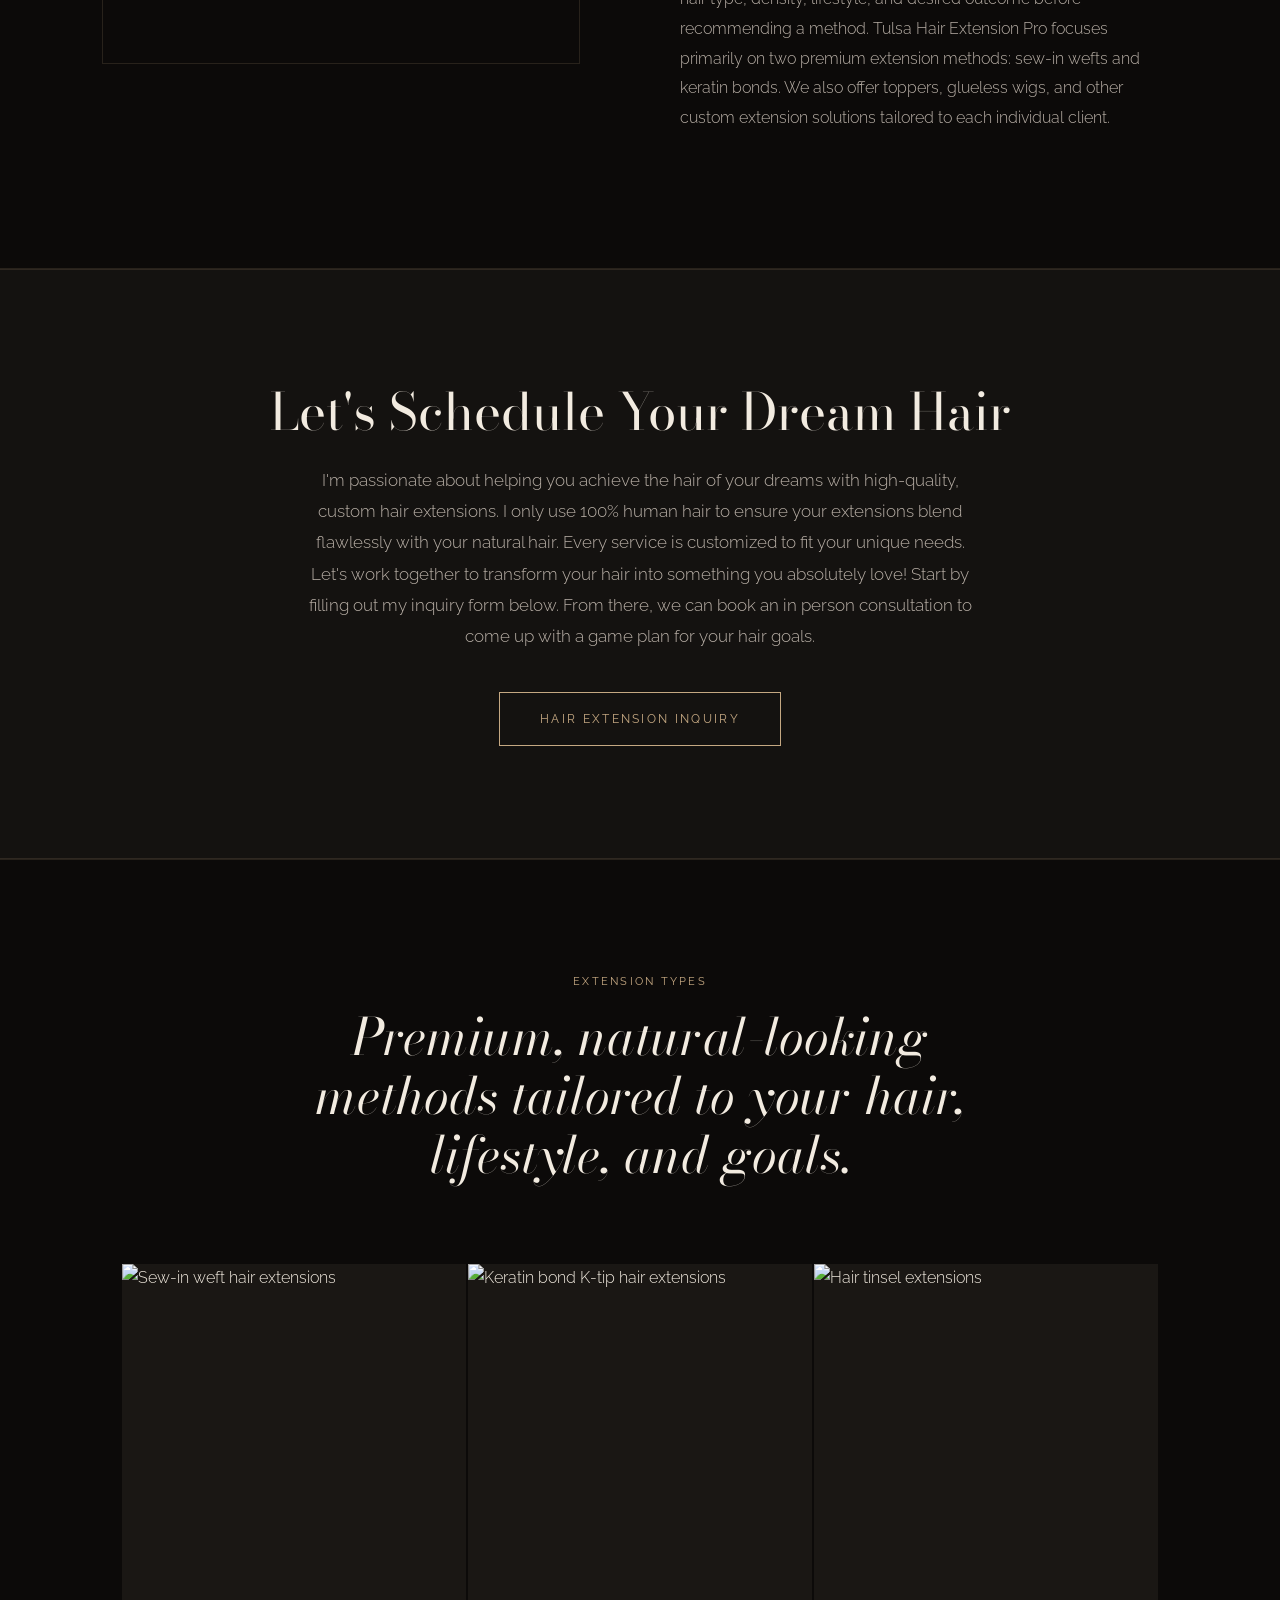
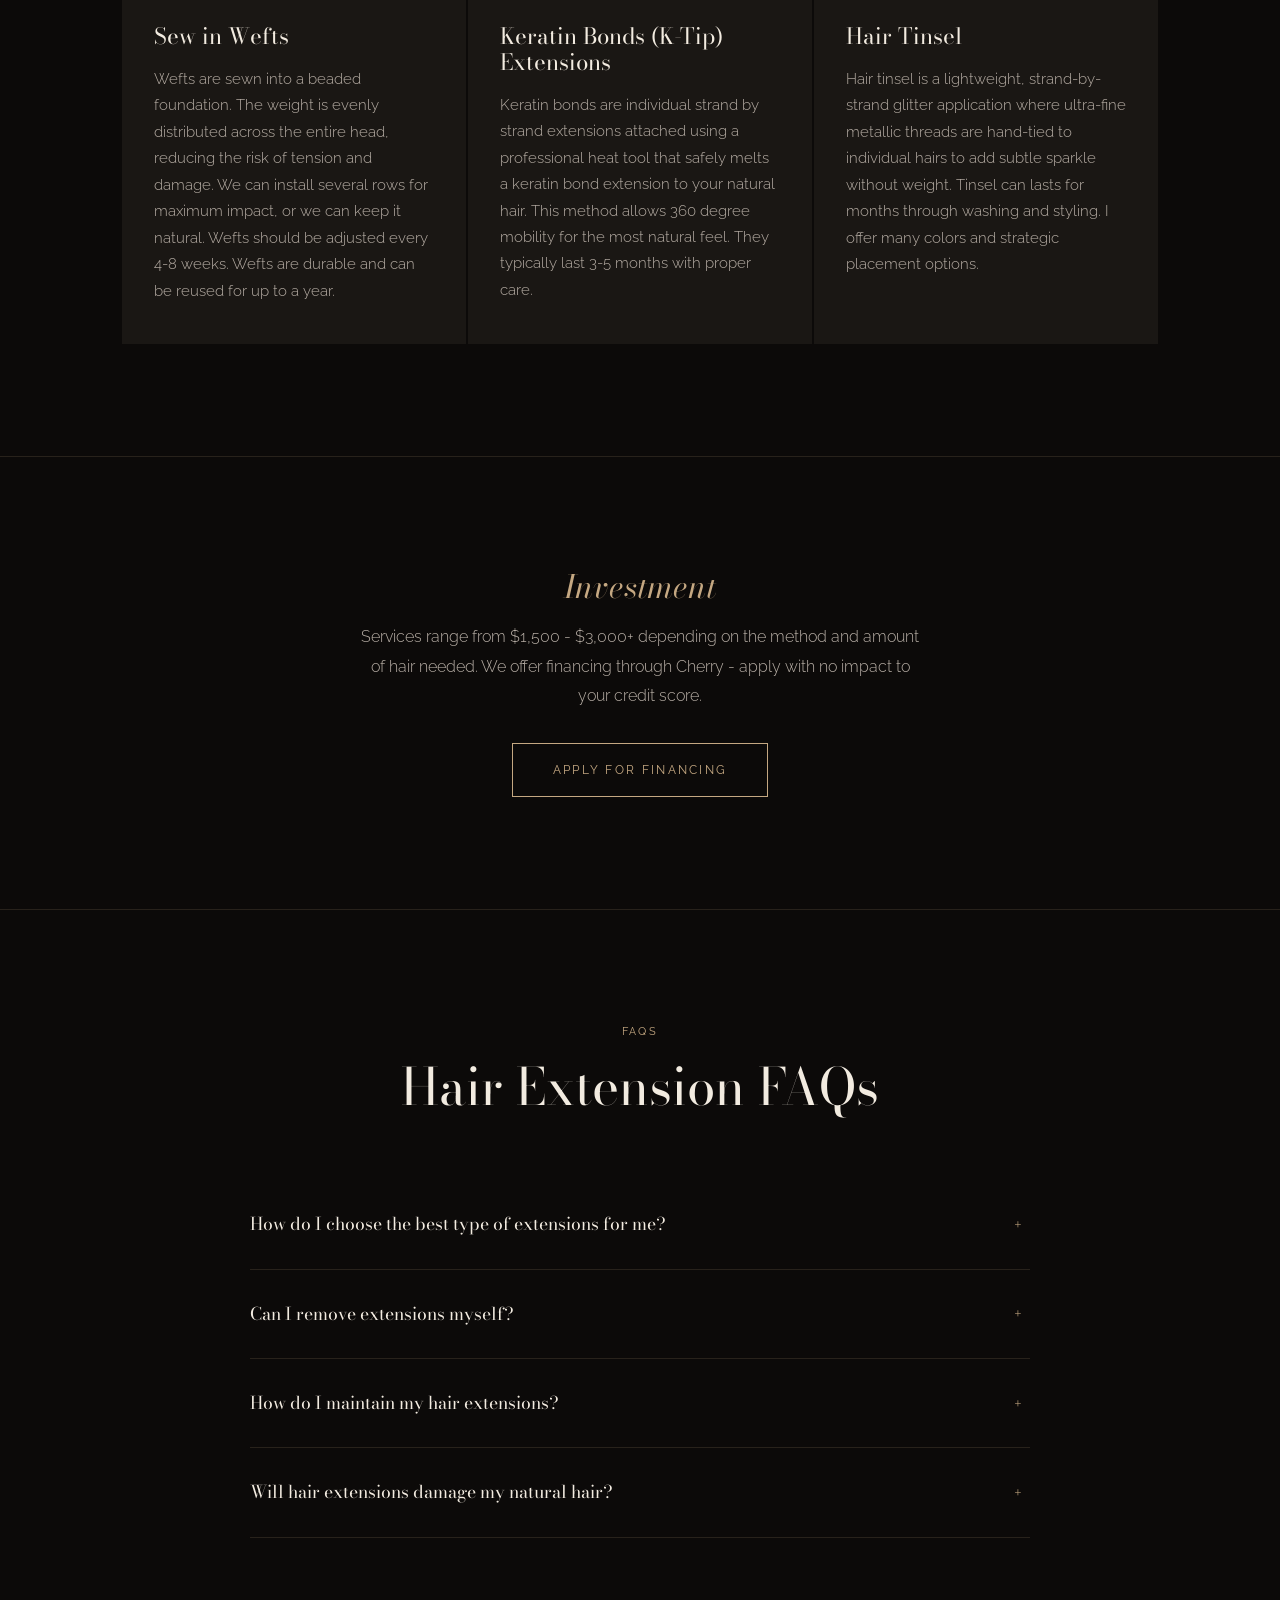
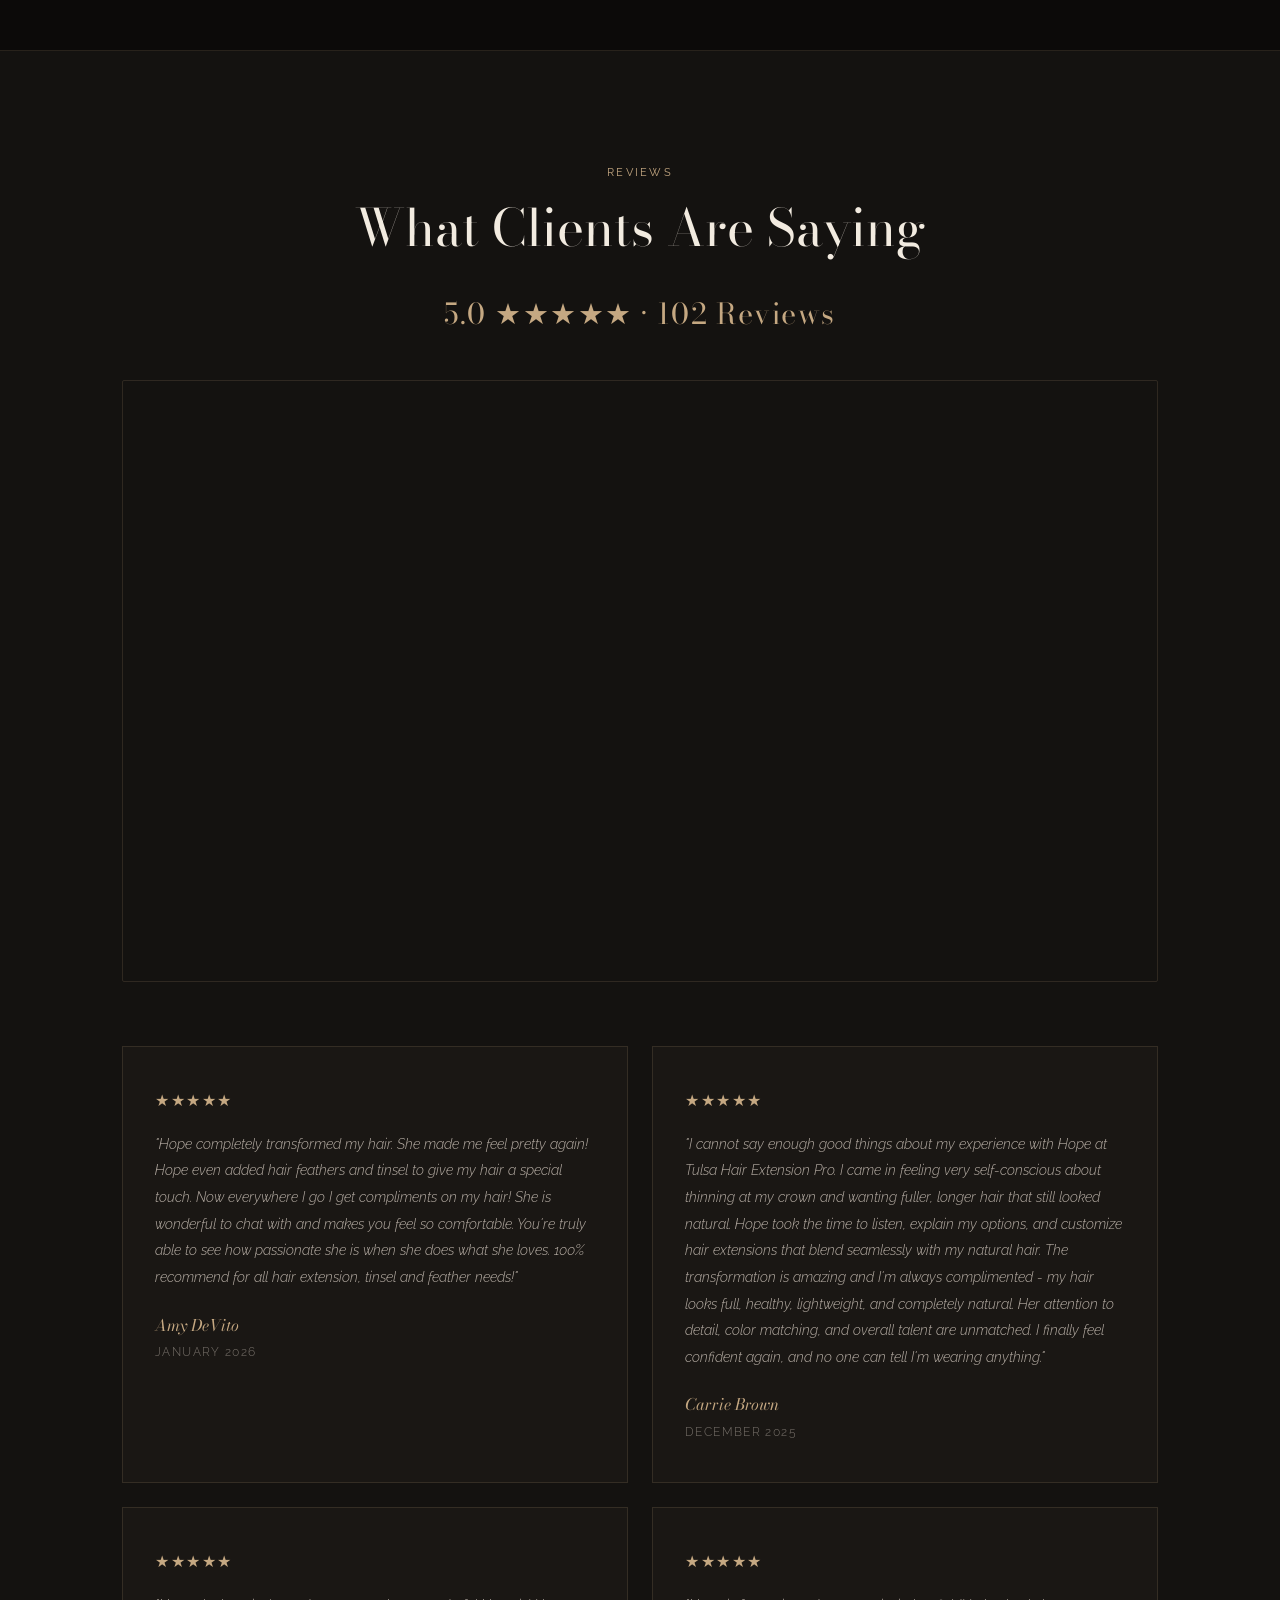
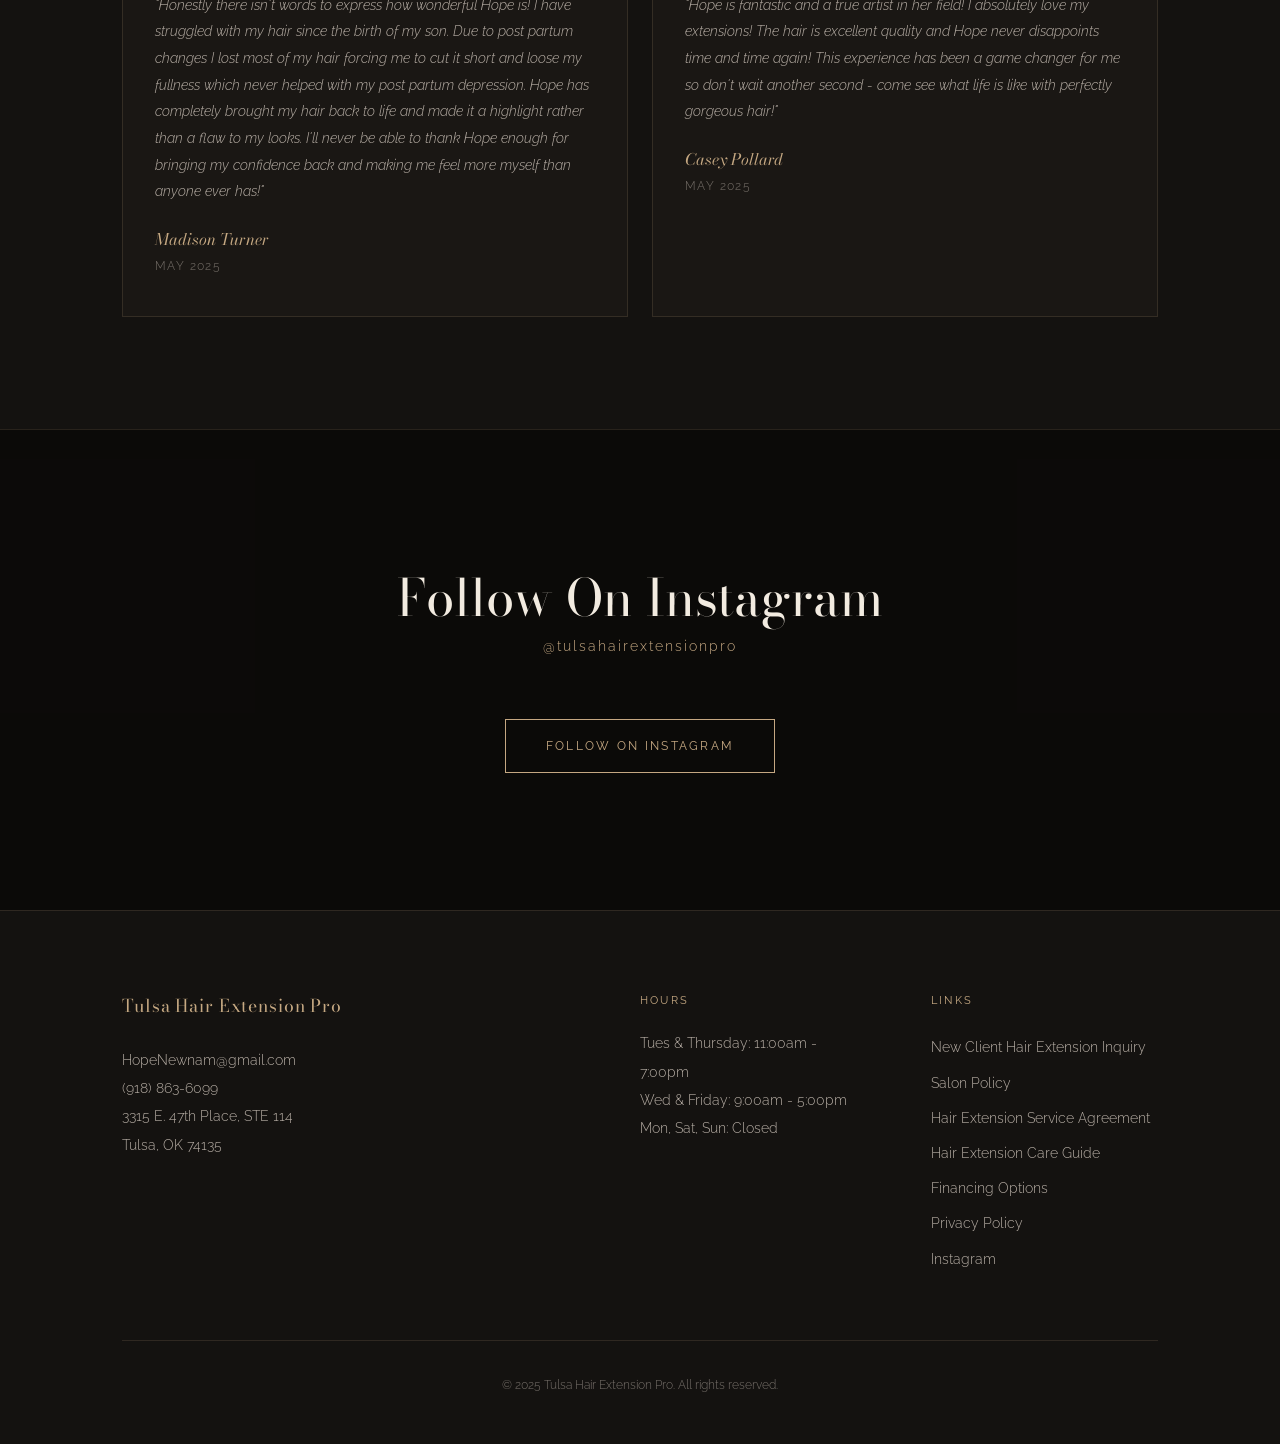
==== commit 8c1ff83d: "feat: real reviews + HP360 widget, service agreement page, correct image assignments" ====
--- a/index.html
+++ b/index.html
@@ -71,7 +71,7 @@
        HERO
        ============================== -->
   <section id="hero" class="hero">
-    <div class="hero-bg" style="background-image: url('https://images.leadconnectorhq.com/image/f_webp/q_80/r_1200/u_https://assets.cdn.filesafe.space/eOLOvMfs3a79iAm2eaMg/media/6795fbbf252fad666d952c15.jpeg');"></div>
+    <div class="hero-bg" style="background-image: url('https://images.leadconnectorhq.com/image/f_webp/q_80/r_1200/u_https://assets.cdn.filesafe.space/eOLOvMfs3a79iAm2eaMg/media/6997bcea3873af64cdbf9e58.jpeg');"></div>
     <div class="hero-overlay"></div>
     <div class="hero-grain" style="background: url(\"data:image/svg+xml,%3Csvg xmlns='http://www.w3.org/2000/svg' width='300' height='300'%3E%3Cfilter id='n'%3E%3CfeTurbulence type='fractalNoise' baseFrequency='0.65' numOctaves='3' stitchTiles='stitch'/%3E%3C/filter%3E%3Crect width='300' height='300' filter='url(%23n)' opacity='1'/%3E%3C/svg%3E\") repeat;"></div>
     <div class="hero-content">
@@ -133,7 +133,7 @@
         <div class="extension-card reveal">
           <img
             class="extension-card-image"
-            src="https://images.leadconnectorhq.com/image/f_webp/q_80/r_1200/u_https://assets.cdn.filesafe.space/eOLOvMfs3a79iAm2eaMg/media/68b8f0fe32a2304714a0c95e.jpeg"
+            src="https://images.leadconnectorhq.com/image/f_webp/q_80/r_1200/u_https://assets.cdn.filesafe.space/eOLOvMfs3a79iAm2eaMg/media/68b8f1112458547c3d978e30.jpeg"
             alt="Sew-in weft hair extensions"
             loading="lazy"
           >
@@ -145,7 +145,7 @@
         <div class="extension-card reveal">
           <img
             class="extension-card-image"
-            src="https://images.leadconnectorhq.com/image/f_webp/q_80/r_1200/u_https://assets.cdn.filesafe.space/eOLOvMfs3a79iAm2eaMg/media/68b8f1112458547c3d978e30.jpeg"
+            src="https://images.leadconnectorhq.com/image/f_webp/q_80/r_1200/u_https://assets.cdn.filesafe.space/eOLOvMfs3a79iAm2eaMg/media/69c44cadc1440303a0452148.jpg"
             alt="Keratin bond K-tip hair extensions"
             loading="lazy"
           >
@@ -157,7 +157,7 @@
         <div class="extension-card reveal">
           <img
             class="extension-card-image"
-            src="https://images.leadconnectorhq.com/image/f_webp/q_80/r_1200/u_https://assets.cdn.filesafe.space/eOLOvMfs3a79iAm2eaMg/media/6997bcea3873af64cdbf9e58.jpeg"
+            src="https://images.leadconnectorhq.com/image/f_webp/q_80/r_1200/u_https://assets.cdn.filesafe.space/eOLOvMfs3a79iAm2eaMg/media/6795fbbf252fad666d952c15.jpeg"
             alt="Hair tinsel extensions"
             loading="lazy"
           >
@@ -247,9 +247,48 @@
     <div class="container">
       <span class="label">REVIEWS</span>
       <h2>What Clients Are Saying</h2>
-      <div class="reviews-placeholder reveal">
-        <p>Client reviews coming soon. Follow us on Instagram to see real transformation results.</p>
-        <a href="https://www.instagram.com/tulsahairextensionpro/" target="_blank" rel="noopener" class="btn btn-gold">@TULSAHAIREXTENSIONPRO</a>
+
+      <!-- Stats bar -->
+      <div class="reviews-stats reveal">
+        <span class="reviews-stats-text">5.0 &#9733;&#9733;&#9733;&#9733;&#9733; &middot; 102 Reviews</span>
+      </div>
+
+      <!-- HP360 Widget -->
+      <div class="reviews-widget reveal" style="position:relative;overflow:hidden;border:1px solid rgba(197,168,130,0.15);border-radius:2px;">
+        <iframe src="https://backend.leadconnectorhq.com/appengine/reviews/get_widget/eOLOvMfs3a79iAm2eaMg" width="100%" height="600" frameBorder="0" scrolling="no" style="display:block;"></iframe>
+      </div>
+
+      <!-- Featured Review Cards -->
+      <div class="reviews-grid reveal">
+
+        <div class="review-card">
+          <div class="review-stars">&#9733;&#9733;&#9733;&#9733;&#9733;</div>
+          <p class="review-quote">"Hope completely transformed my hair. She made me feel pretty again! Hope even added hair feathers and tinsel to give my hair a special touch. Now everywhere I go I get compliments on my hair! She is wonderful to chat with and makes you feel so comfortable. You're truly able to see how passionate she is when she does what she loves. 100% recommend for all hair extension, tinsel and feather needs!"</p>
+          <span class="review-name">Amy DeVito</span>
+          <span class="review-date">January 2026</span>
+        </div>
+
+        <div class="review-card">
+          <div class="review-stars">&#9733;&#9733;&#9733;&#9733;&#9733;</div>
+          <p class="review-quote">"I cannot say enough good things about my experience with Hope at Tulsa Hair Extension Pro. I came in feeling very self-conscious about thinning at my crown and wanting fuller, longer hair that still looked natural. Hope took the time to listen, explain my options, and customize hair extensions that blend seamlessly with my natural hair. The transformation is amazing and I'm always complimented - my hair looks full, healthy, lightweight, and completely natural. Her attention to detail, color matching, and overall talent are unmatched. I finally feel confident again, and no one can tell I'm wearing anything."</p>
+          <span class="review-name">Carrie Brown</span>
+          <span class="review-date">December 2025</span>
+        </div>
+
+        <div class="review-card">
+          <div class="review-stars">&#9733;&#9733;&#9733;&#9733;&#9733;</div>
+          <p class="review-quote">"Honestly there isn't words to express how wonderful Hope is! I have struggled with my hair since the birth of my son. Due to post partum changes I lost most of my hair forcing me to cut it short and loose my fullness which never helped with my post partum depression. Hope has completely brought my hair back to life and made it a highlight rather than a flaw to my looks. I'll never be able to thank Hope enough for bringing my confidence back and making me feel more myself than anyone ever has!"</p>
+          <span class="review-name">Madison Turner</span>
+          <span class="review-date">May 2025</span>
+        </div>
+
+        <div class="review-card">
+          <div class="review-stars">&#9733;&#9733;&#9733;&#9733;&#9733;</div>
+          <p class="review-quote">"Hope is fantastic and a true artist in her field! I absolutely love my extensions! The hair is excellent quality and Hope never disappoints time and time again! This experience has been a game changer for me so don't wait another second - come see what life is like with perfectly gorgeous hair!"</p>
+          <span class="review-name">Casey Pollard</span>
+          <span class="review-date">May 2025</span>
+        </div>
+
       </div>
     </div>
   </section>
@@ -260,7 +299,7 @@
        INSTAGRAM CTA
        ============================== -->
   <section class="instagram-cta">
-    <div class="instagram-cta-bg" style="background-image: url('https://images.leadconnectorhq.com/image/f_webp/q_80/r_1200/u_https://assets.cdn.filesafe.space/eOLOvMfs3a79iAm2eaMg/media/69c44cadc1440303a0452148.jpg');"></div>
+    <div class="instagram-cta-bg" style="background-image: url('https://images.leadconnectorhq.com/image/f_webp/q_80/r_1200/u_https://assets.cdn.filesafe.space/eOLOvMfs3a79iAm2eaMg/media/68b8f0fe32a2304714a0c95e.jpeg');"></div>
     <div class="instagram-cta-overlay"></div>
     <div class="instagram-cta-content reveal">
       <h2>Follow On Instagram</h2>
@@ -295,6 +334,7 @@
           <ul class="footer-links">
             <li><a href="inquiry.html">New Client Hair Extension Inquiry</a></li>
             <li><a href="salon-policy.html">Salon Policy</a></li>
+            <li><a href="service-agreement.html">Hair Extension Service Agreement</a></li>
             <li><a href="care-guide.html">Hair Extension Care Guide</a></li>
             <li><a href="https://pay.withcherry.com/hopenewnam" target="_blank" rel="noopener">Financing Options</a></li>
             <li><a href="privacy-policy.html">Privacy Policy</a></li>
--- a/styles.css
+++ b/styles.css
@@ -542,6 +542,77 @@
   font-size: 1rem;
   font-style: italic;
   margin-bottom: 1.5rem;
+}
+
+.reviews-stats {
+  margin-bottom: 2.5rem;
+}
+
+.reviews-stats-text {
+  font-family: var(--font-heading);
+  font-size: clamp(1.2rem, 2.5vw, 1.8rem);
+  font-weight: 400;
+  color: var(--gold);
+  letter-spacing: 0.05em;
+}
+
+.reviews-widget {
+  margin-bottom: 4rem;
+}
+
+.reviews-grid {
+  display: grid;
+  grid-template-columns: 1fr 1fr;
+  gap: 1.5rem;
+  text-align: left;
+}
+
+.review-card {
+  background: var(--surface);
+  border: 1px solid var(--border);
+  padding: 2.5rem 2rem;
+}
+
+.review-stars {
+  color: var(--gold);
+  font-size: 1rem;
+  letter-spacing: 0.1em;
+  margin-bottom: 1rem;
+}
+
+.review-quote {
+  font-family: var(--font-body);
+  font-weight: 300;
+  font-size: 0.9rem;
+  line-height: 1.85;
+  color: var(--cream-muted);
+  font-style: italic;
+  margin-bottom: 1.25rem;
+}
+
+.review-name {
+  display: block;
+  font-family: var(--font-heading);
+  font-style: italic;
+  font-size: 1rem;
+  color: var(--gold);
+  margin-bottom: 0.2rem;
+}
+
+.review-date {
+  display: block;
+  font-family: var(--font-body);
+  font-size: 0.72rem;
+  letter-spacing: 0.12em;
+  text-transform: uppercase;
+  color: var(--cream-muted);
+  opacity: 0.6;
+}
+
+@media (max-width: 700px) {
+  .reviews-grid {
+    grid-template-columns: 1fr;
+  }
 }
 
 /* ============================================
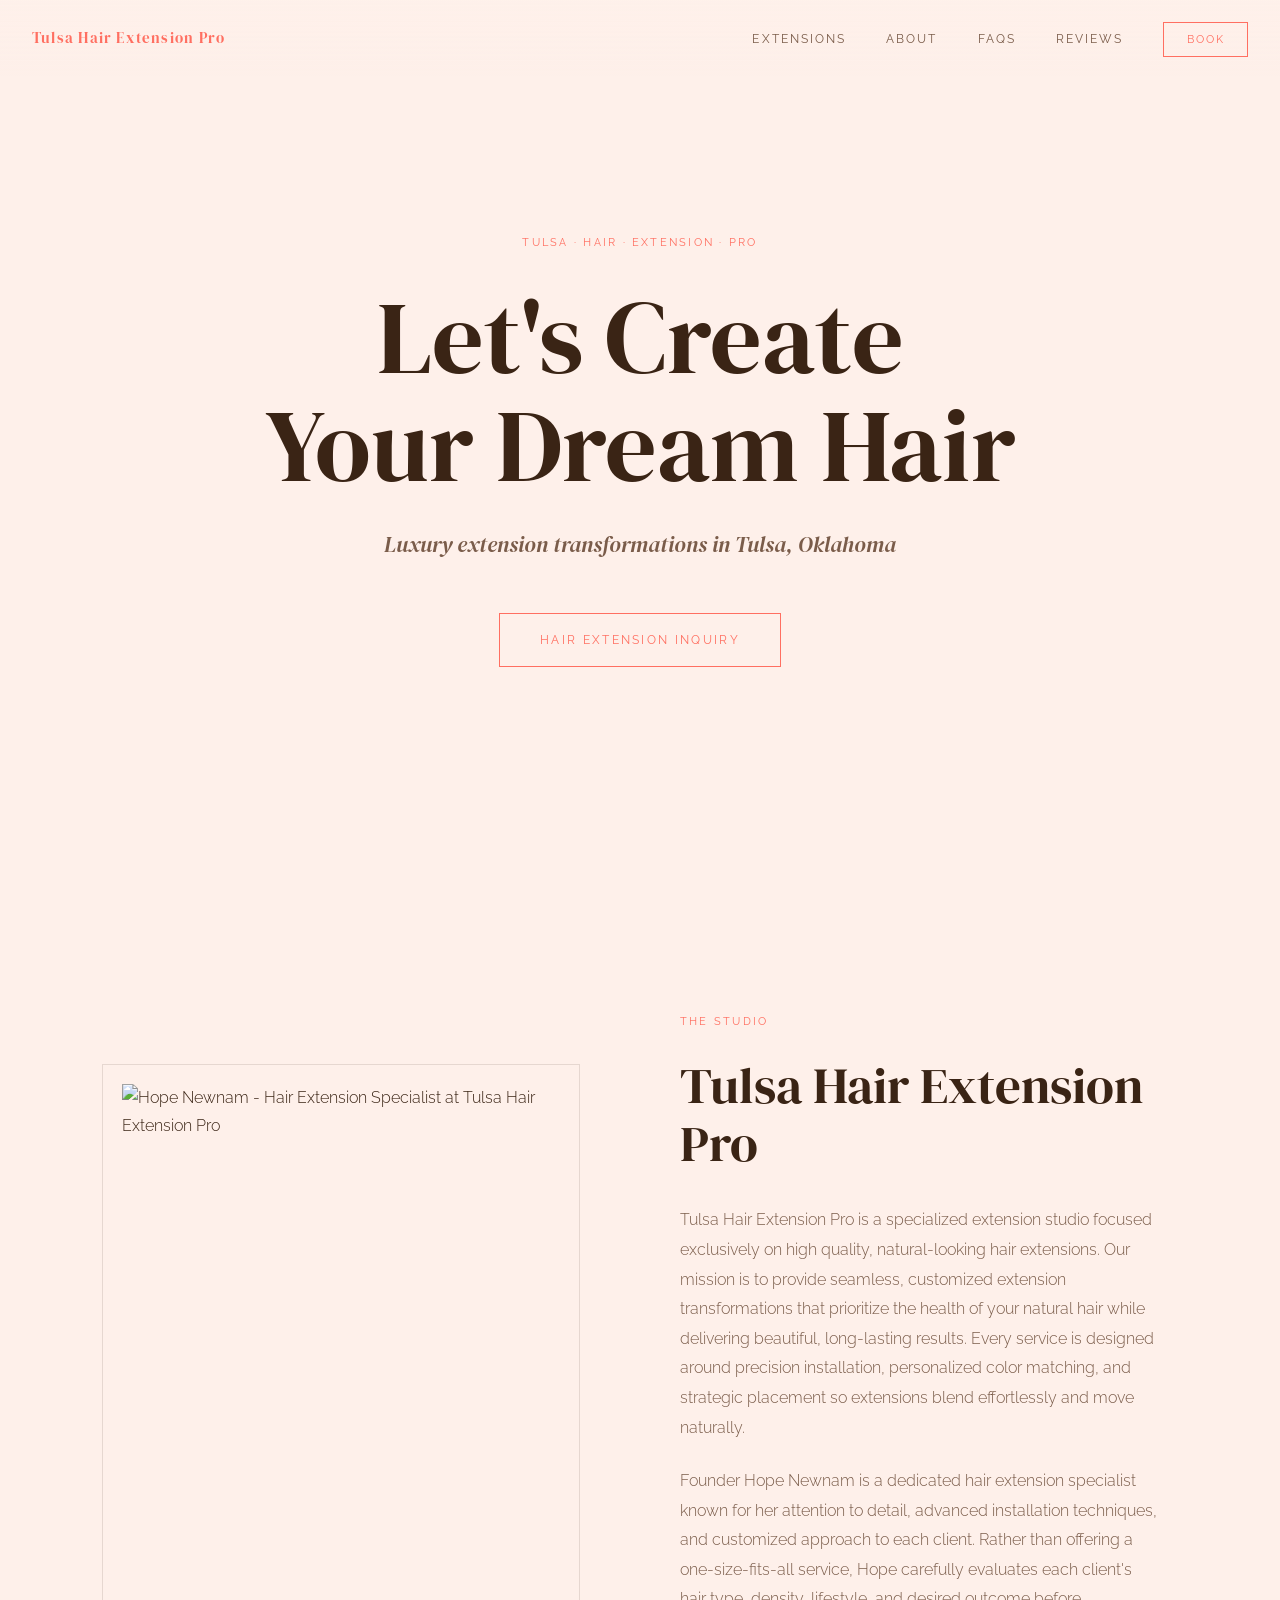
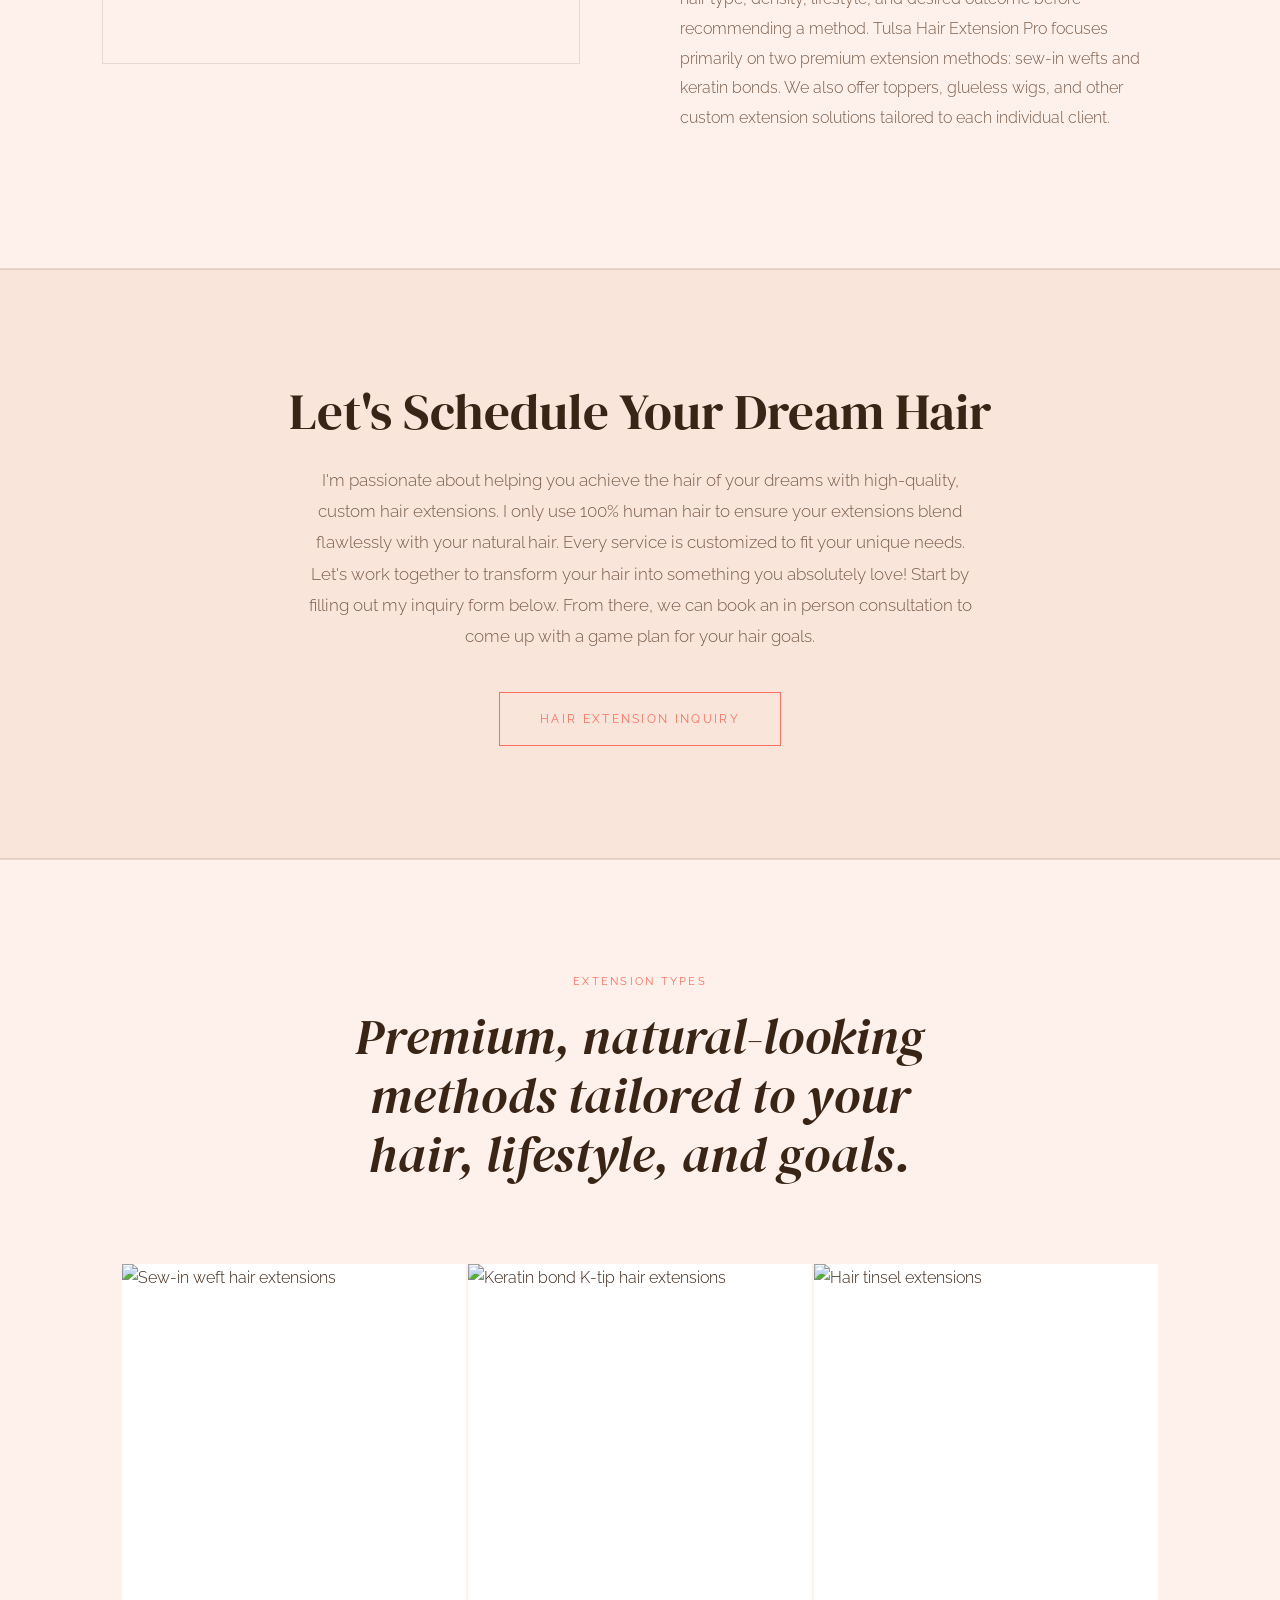
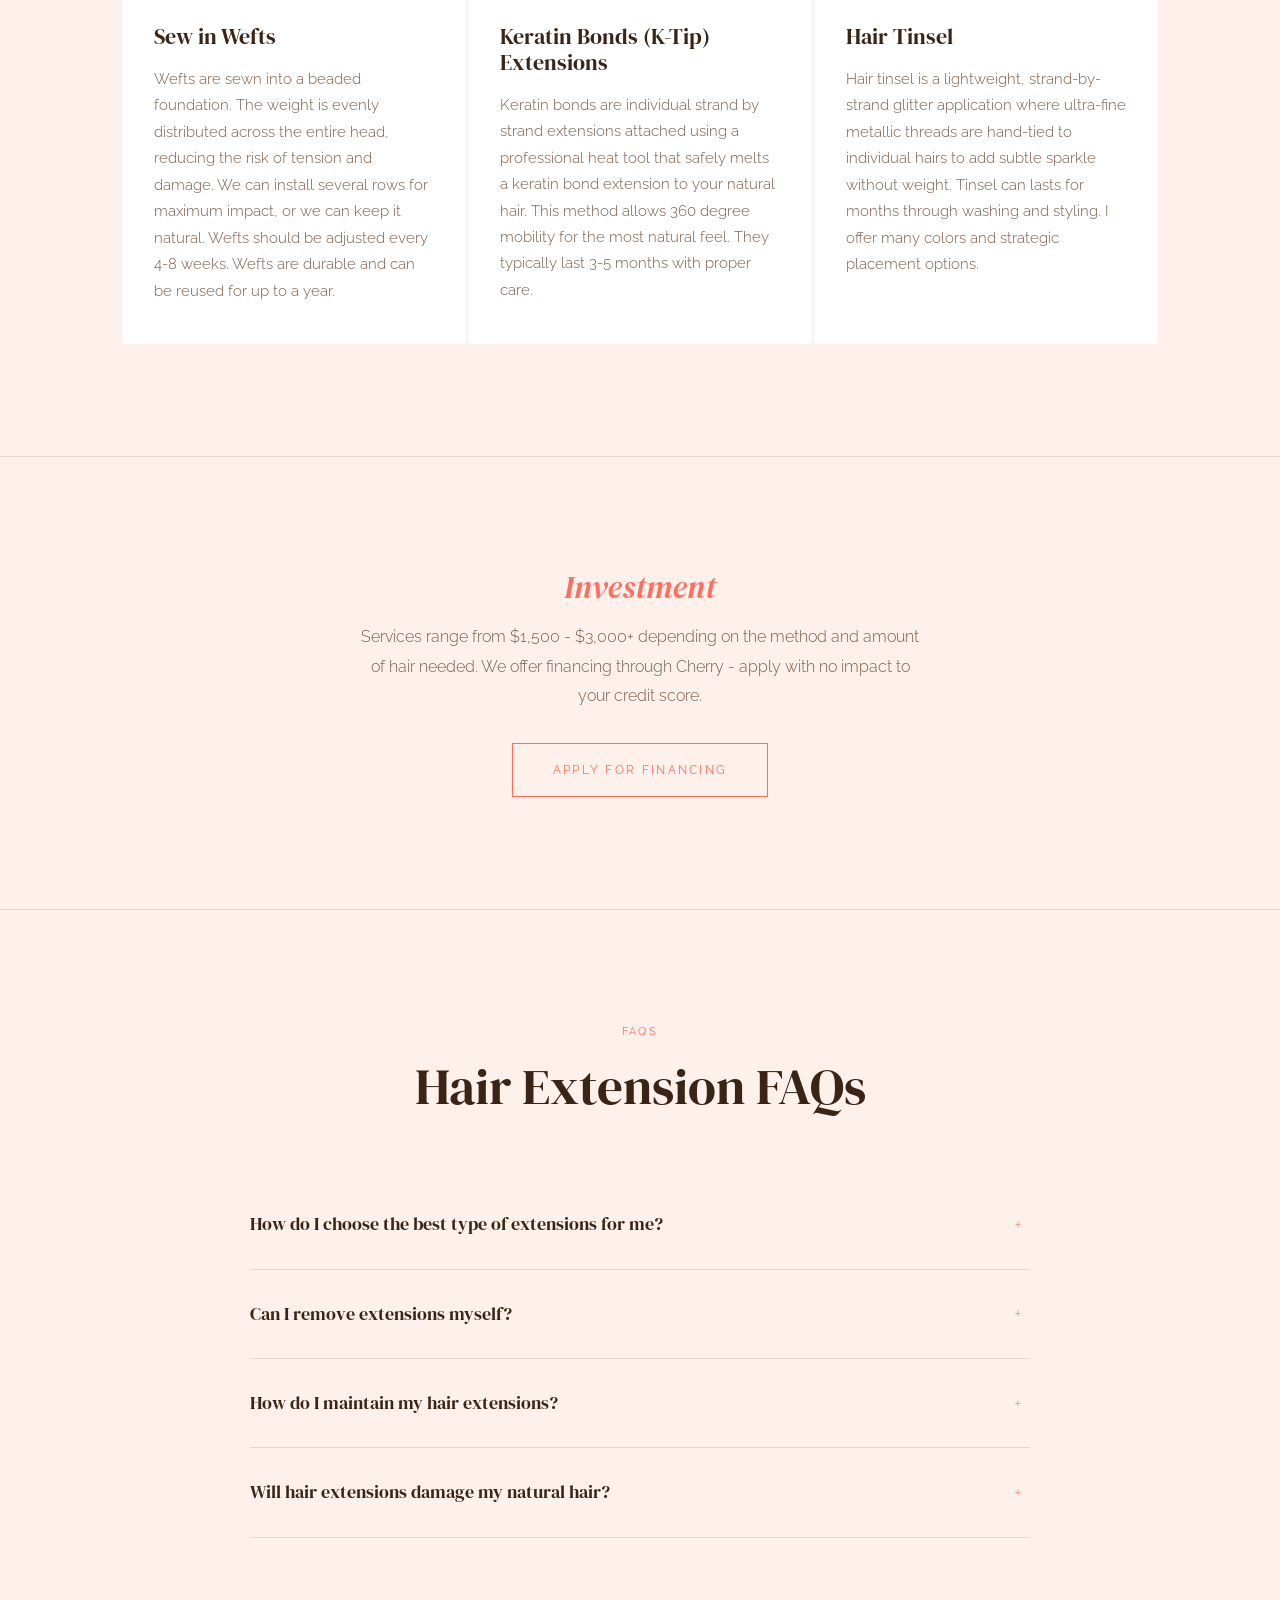
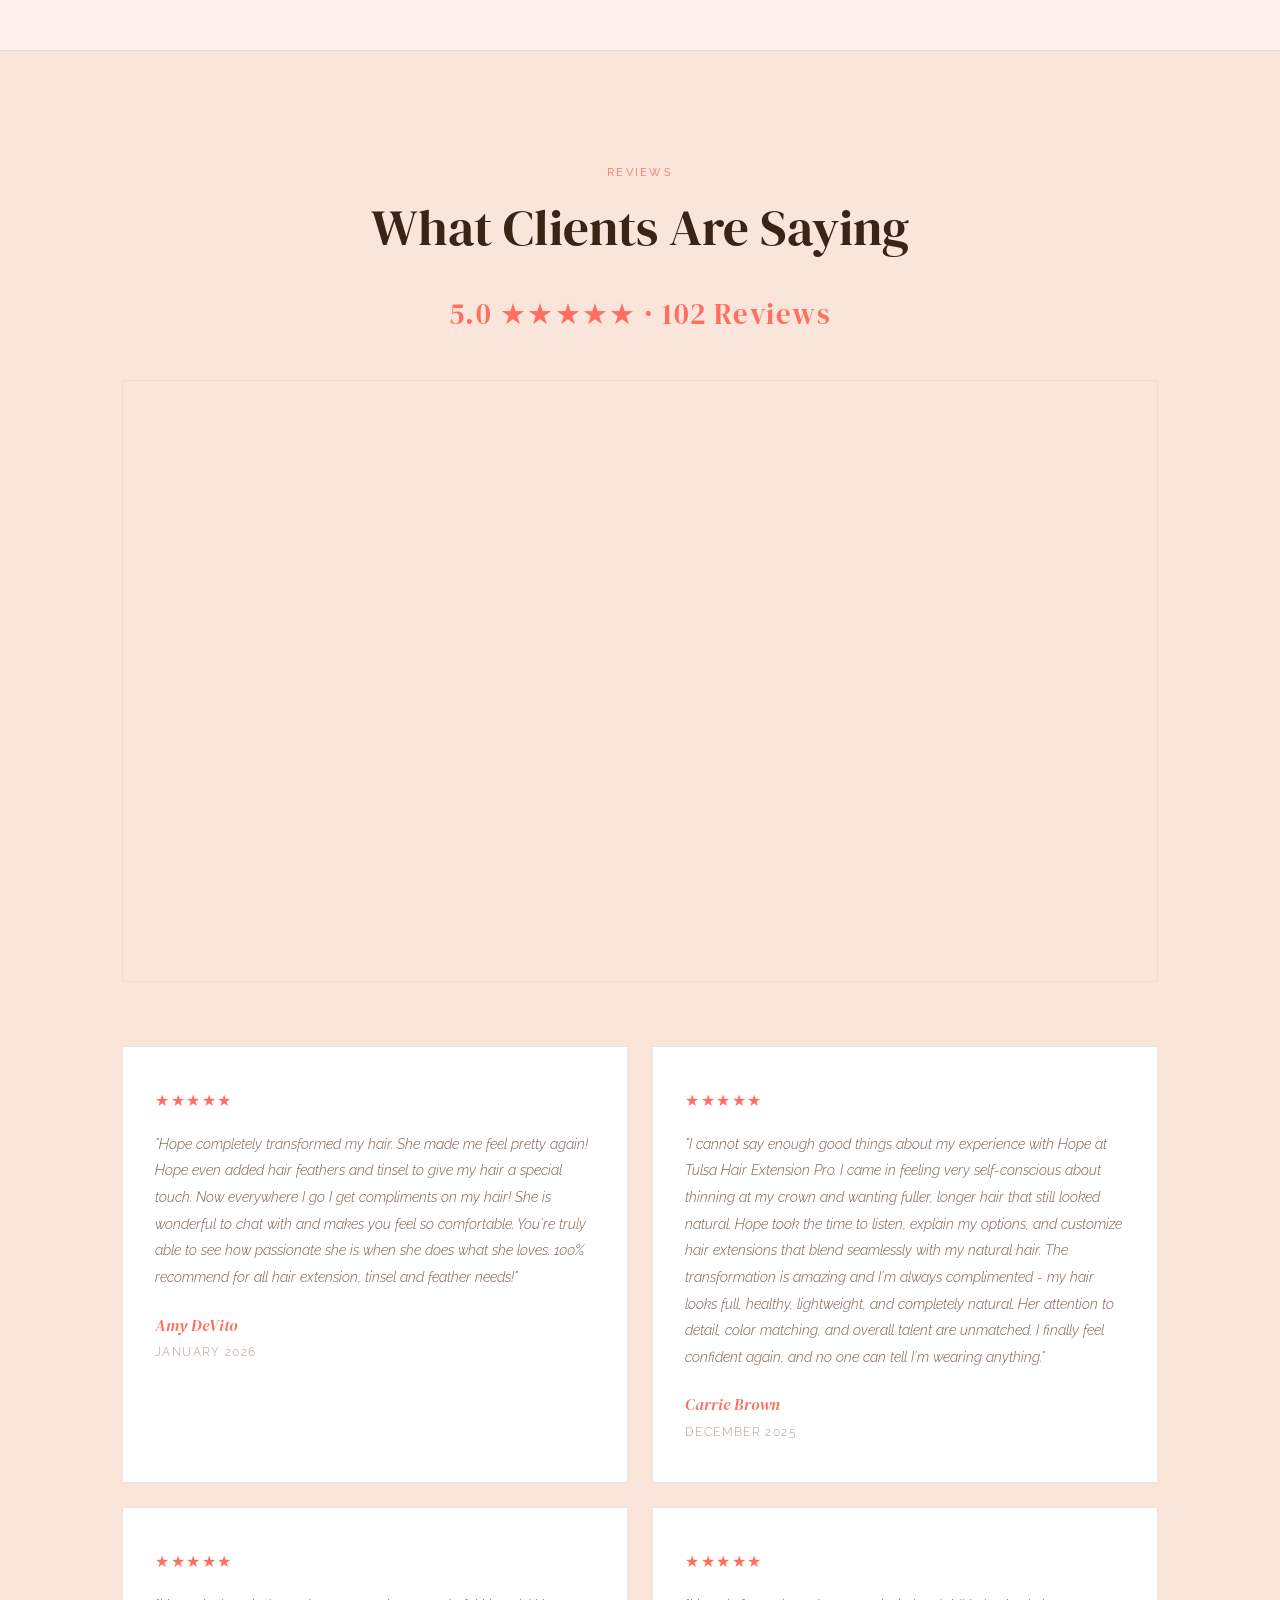
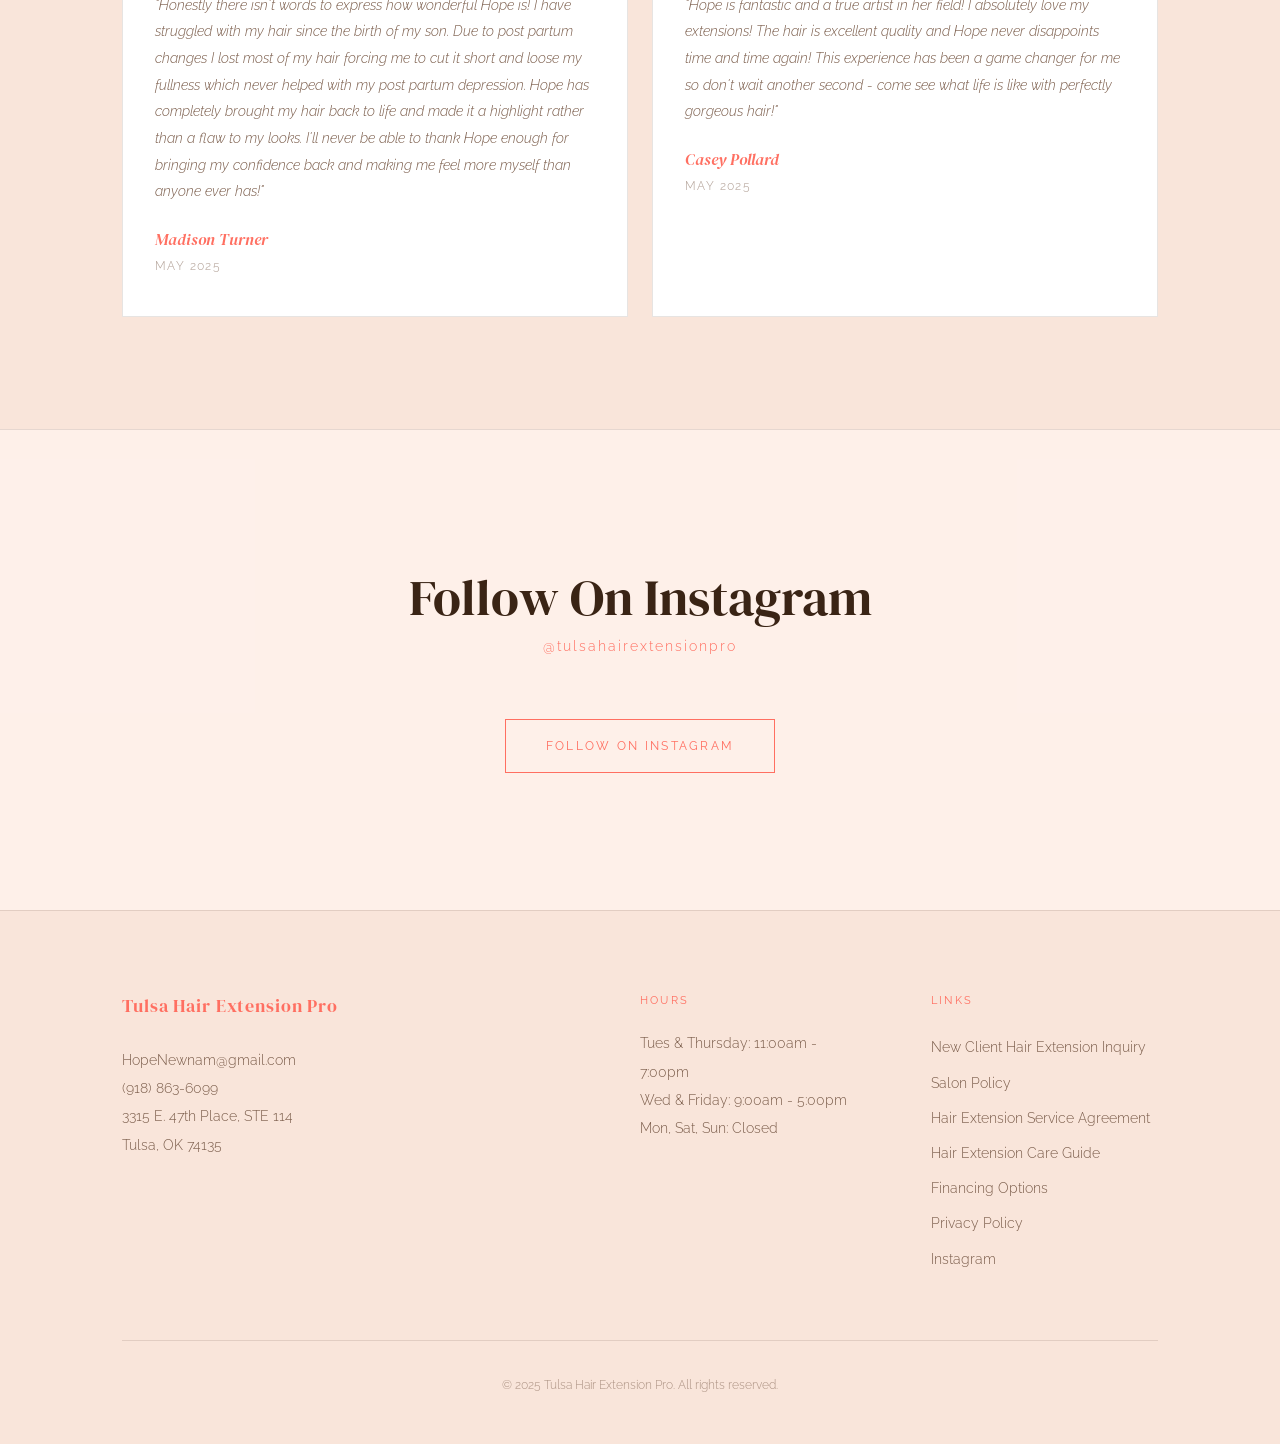
==== commit 7f0e5c82: "feat: rebrand to Hope's coral/blush color scheme + DM Serif Display font Replace dark editorial them" ====
--- a/index.html
+++ b/index.html
@@ -14,7 +14,7 @@
   <meta name="twitter:card" content="summary_large_image">
   <meta name="twitter:title" content="Luxury Hair Extensions Tulsa | Tulsa Hair Extension Pro">
   <meta name="twitter:description" content="Premium sew-in weft and K-tip hair extensions in Tulsa, OK.">
-  <link href="https://fonts.googleapis.com/css2?family=Bodoni+Moda:ital,opsz,wght@0,6..96,300;0,6..96,400;0,6..96,500;1,6..96,300;1,6..96,400&family=Raleway:wght@200;300;400;500&display=swap" rel="stylesheet">
+  <link href="https://fonts.googleapis.com/css2?family=DM+Serif+Display:ital@0;1&family=Raleway:wght@200;300;400;500&display=swap" rel="stylesheet">
   <link rel="stylesheet" href="styles.css">
   <script type="application/ld+json">
   {
--- a/styles.css
+++ b/styles.css
@@ -1,19 +1,19 @@
 /* ============================================
    TULSA HAIR EXTENSION PRO - Global Styles
-   Dark Editorial Glamour Design System
+   Warm Coral Brand Design System
    ============================================ */
 
 :root {
-  --bg: #0C0A09;
-  --bg-soft: #141210;
-  --surface: #1A1714;
-  --cream: #F2EBE0;
-  --cream-muted: #B8AFA6;
-  --gold: #C5A882;
-  --gold-light: #D9C4A8;
-  --blush: #C4857A;
-  --border: rgba(197, 168, 130, 0.15);
-  --font-heading: 'Bodoni Moda', serif;
+  --bg: #FEF0EA;
+  --bg-soft: #F9E5DA;
+  --surface: #FFFFFF;
+  --cream: #3A2415;
+  --cream-muted: #7A5C4A;
+  --gold: #FF6F61;
+  --gold-light: #E05A4D;
+  --blush: #F4C5B8;
+  --border: rgba(58, 36, 21, 0.12);
+  --font-heading: 'DM Serif Display', serif;
   --font-body: 'Raleway', sans-serif;
 }
 
@@ -114,12 +114,12 @@
   display: flex;
   align-items: center;
   justify-content: space-between;
-  background: linear-gradient(to bottom, rgba(12,10,9,0.95) 0%, transparent 100%);
+  background: linear-gradient(to bottom, rgba(254,240,234,0.95) 0%, transparent 100%);
   transition: background 0.4s ease;
 }
 
 .nav.scrolled {
-  background: rgba(12, 10, 9, 0.97);
+  background: rgba(254, 240, 234, 0.97);
   border-bottom: 1px solid var(--border);
 }
 
@@ -251,7 +251,7 @@
 .hero-overlay {
   position: absolute;
   inset: 0;
-  background: linear-gradient(to bottom, rgba(12,10,9,0.55) 0%, rgba(12,10,9,0.85) 70%, #0C0A09 100%);
+  background: linear-gradient(to bottom, rgba(254,240,234,0.25) 0%, rgba(254,240,234,0.6) 70%, #FEF0EA 100%);
   z-index: 1;
 }
 
@@ -640,7 +640,7 @@
 .instagram-cta-overlay {
   position: absolute;
   inset: 0;
-  background: rgba(12, 10, 9, 0.72);
+  background: rgba(254, 240, 234, 0.78);
   z-index: 1;
 }
 
@@ -893,7 +893,7 @@
 
 .form-group input::placeholder,
 .form-group textarea::placeholder {
-  color: rgba(184, 175, 166, 0.35);
+  color: rgba(122, 92, 74, 0.4);
 }
 
 .radio-group {
@@ -937,7 +937,7 @@
   margin-bottom: 2rem;
   padding: 1rem;
   border-left: 2px solid var(--gold);
-  background: rgba(197, 168, 130, 0.04);
+  background: rgba(255, 111, 97, 0.06);
 }
 
 .form-submit {
@@ -1058,7 +1058,7 @@
     left: 0;
     right: 0;
     bottom: 0;
-    background: rgba(12, 10, 9, 0.98);
+    background: rgba(254, 240, 234, 0.98);
     flex-direction: column;
     align-items: center;
     justify-content: center;
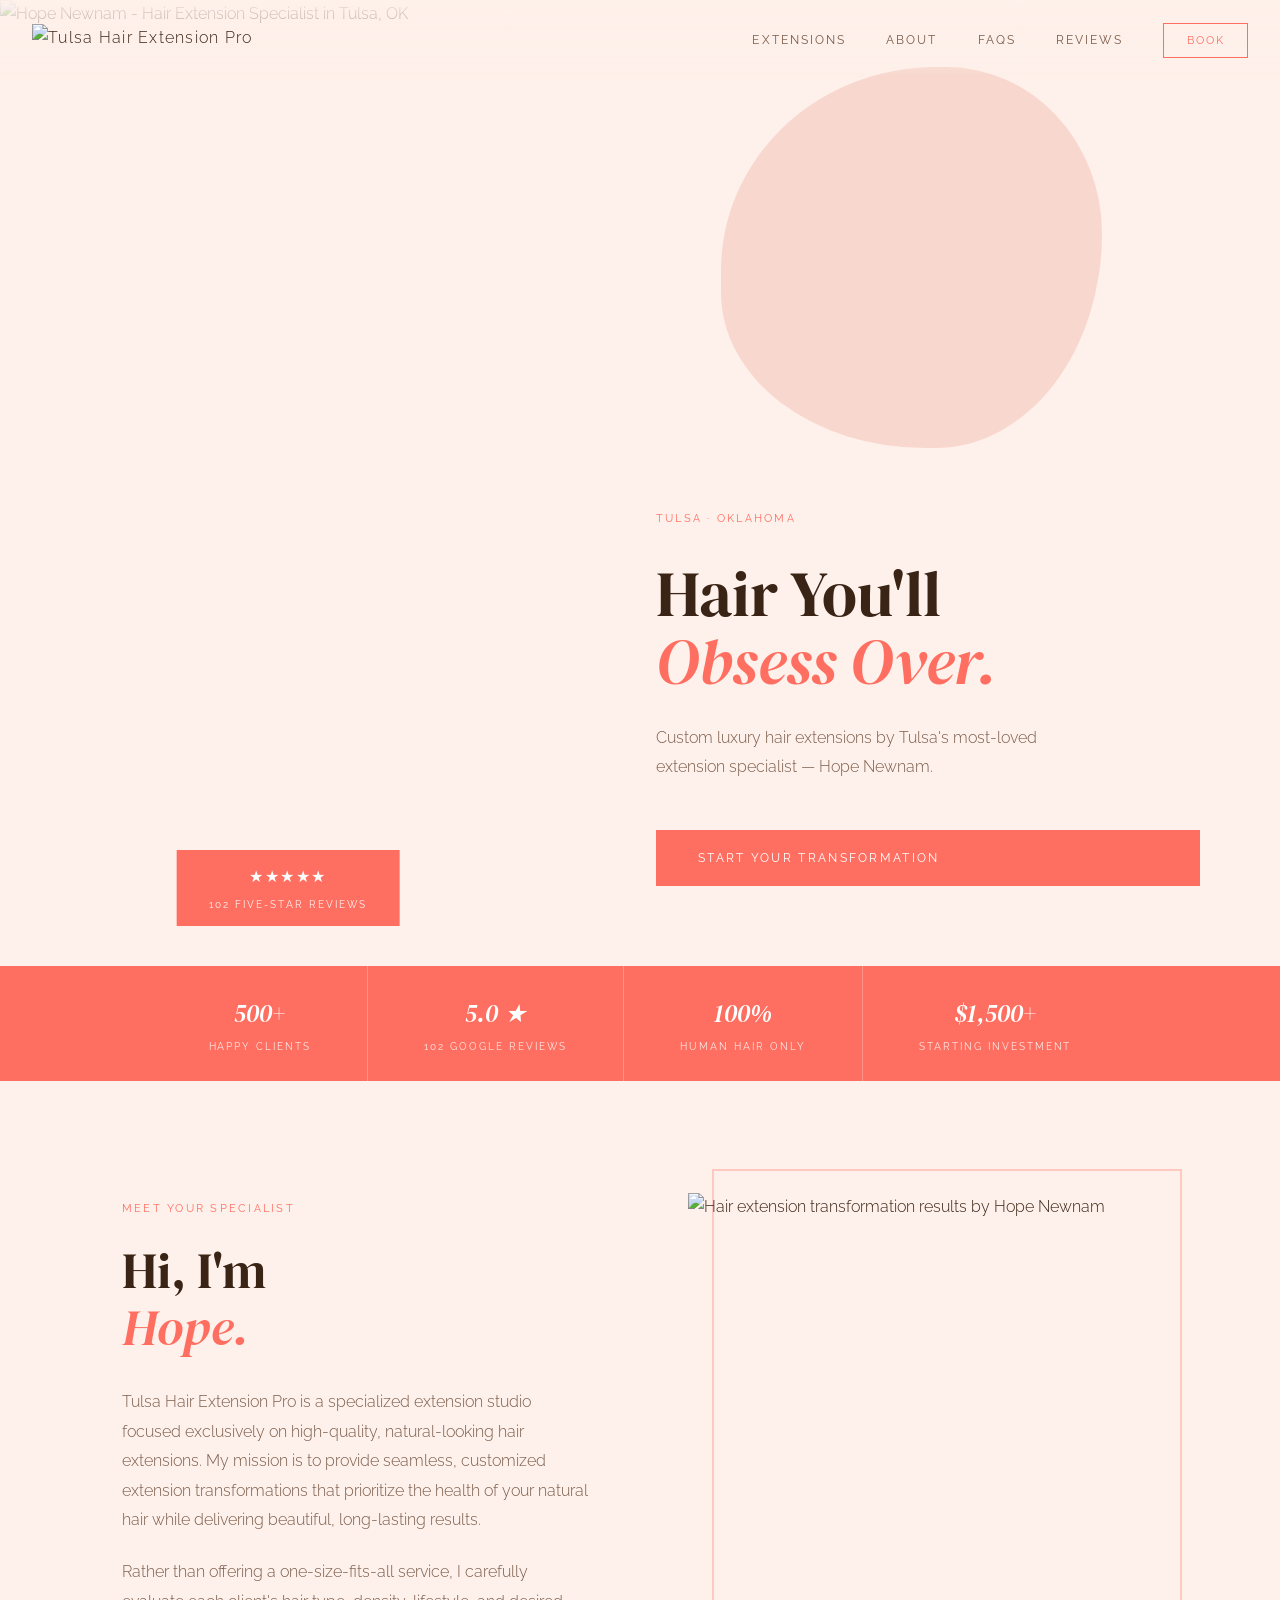
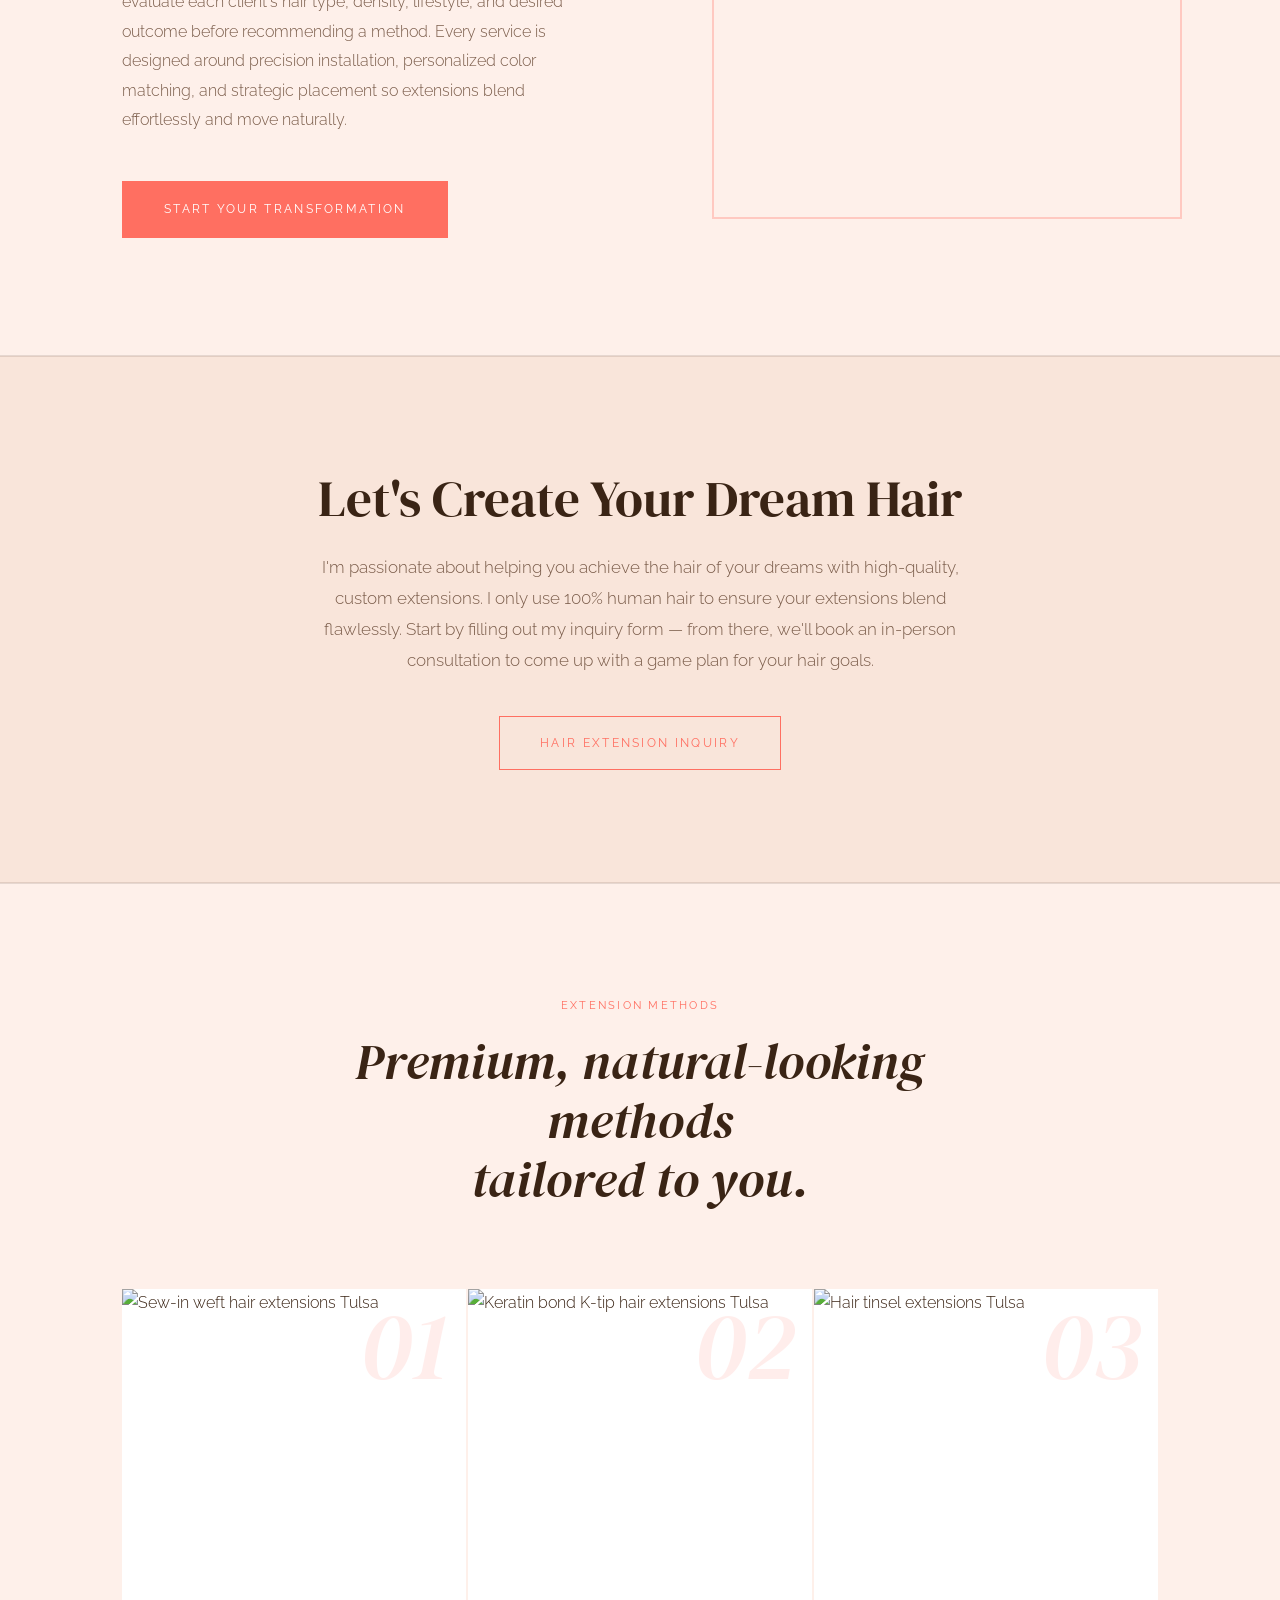
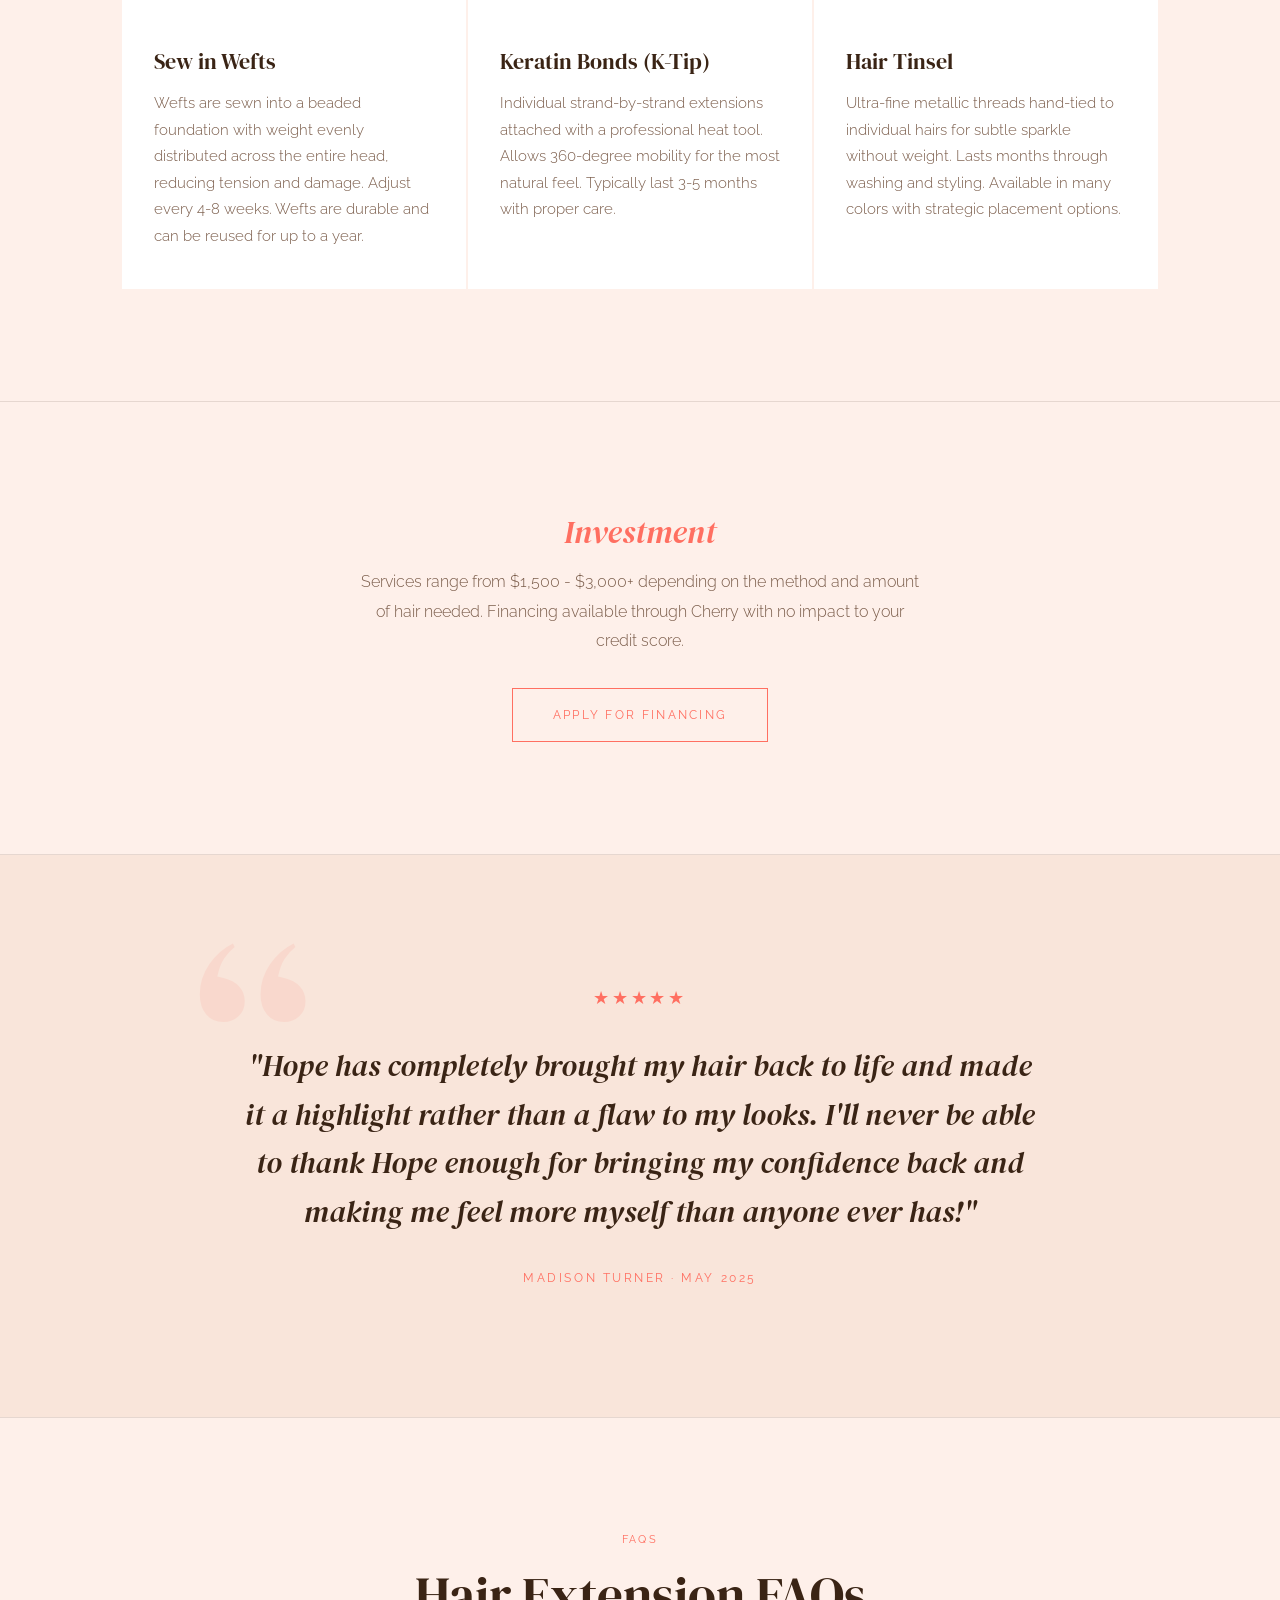
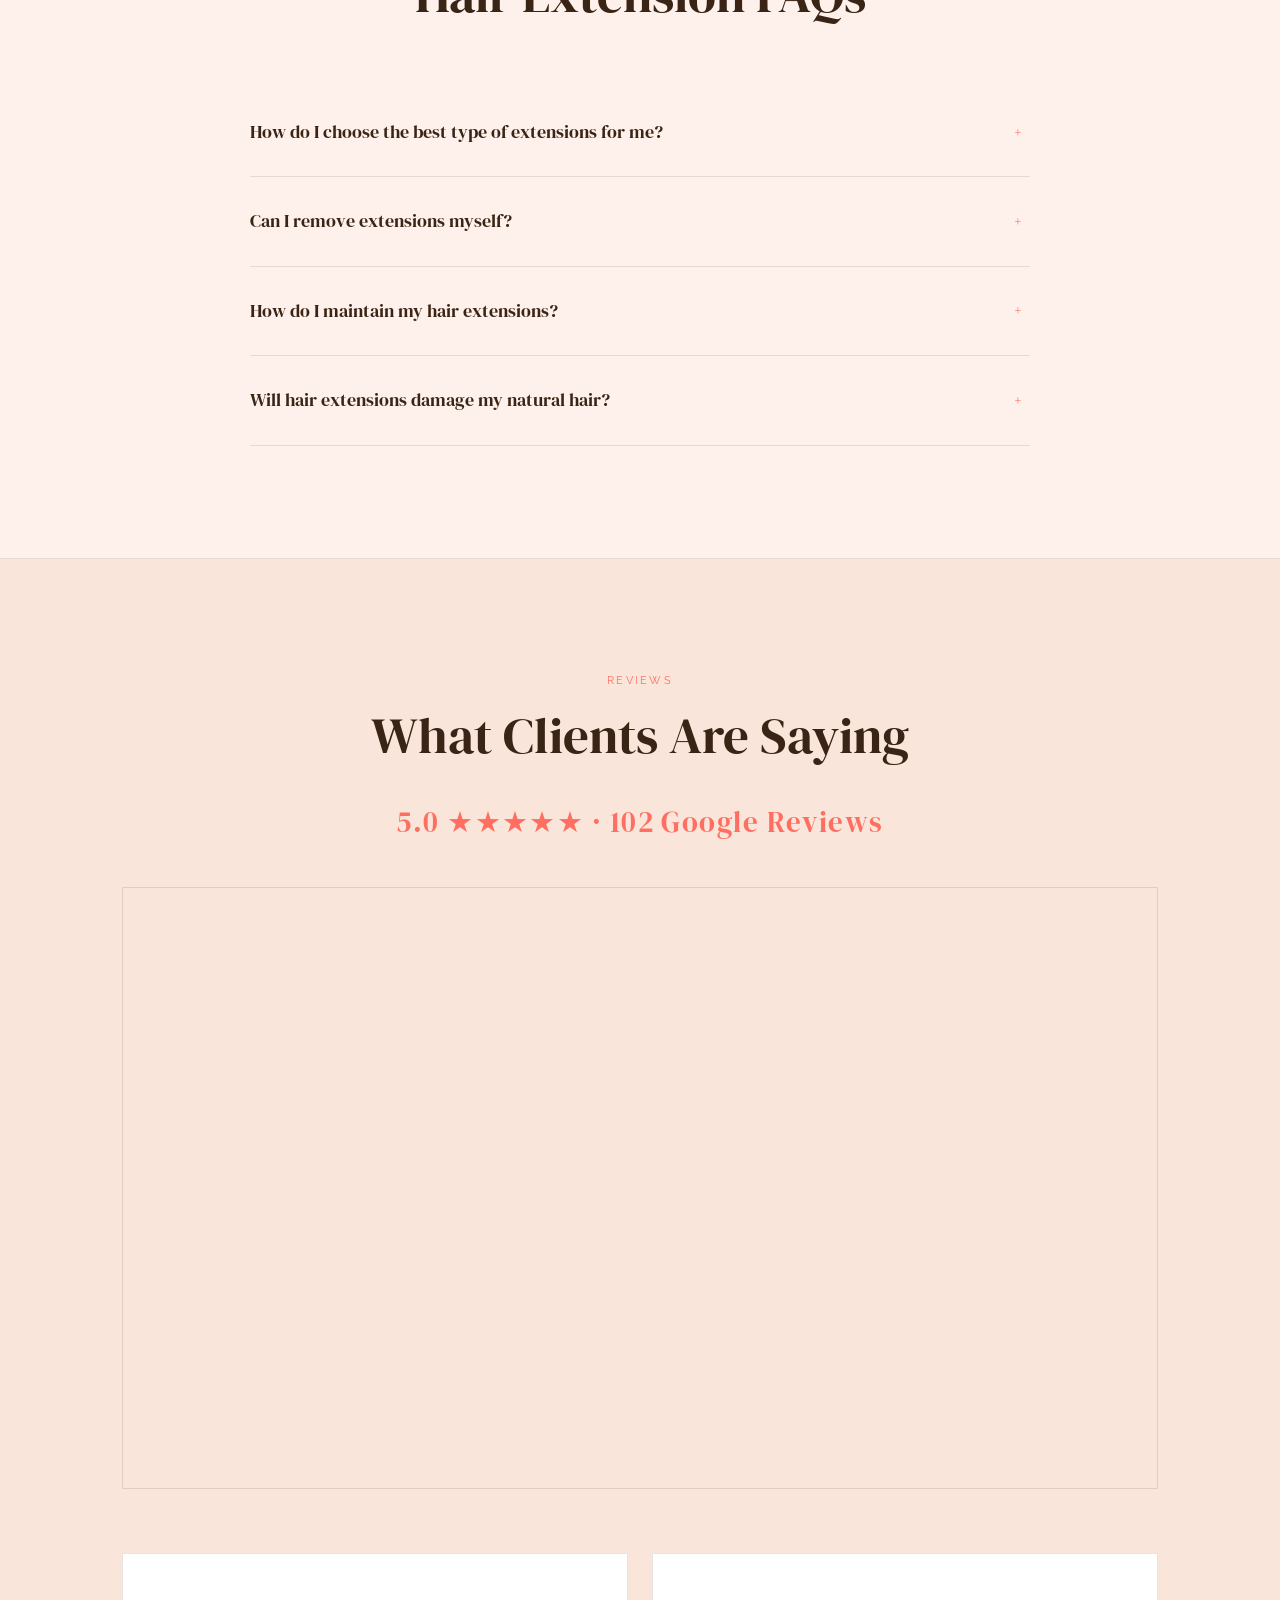
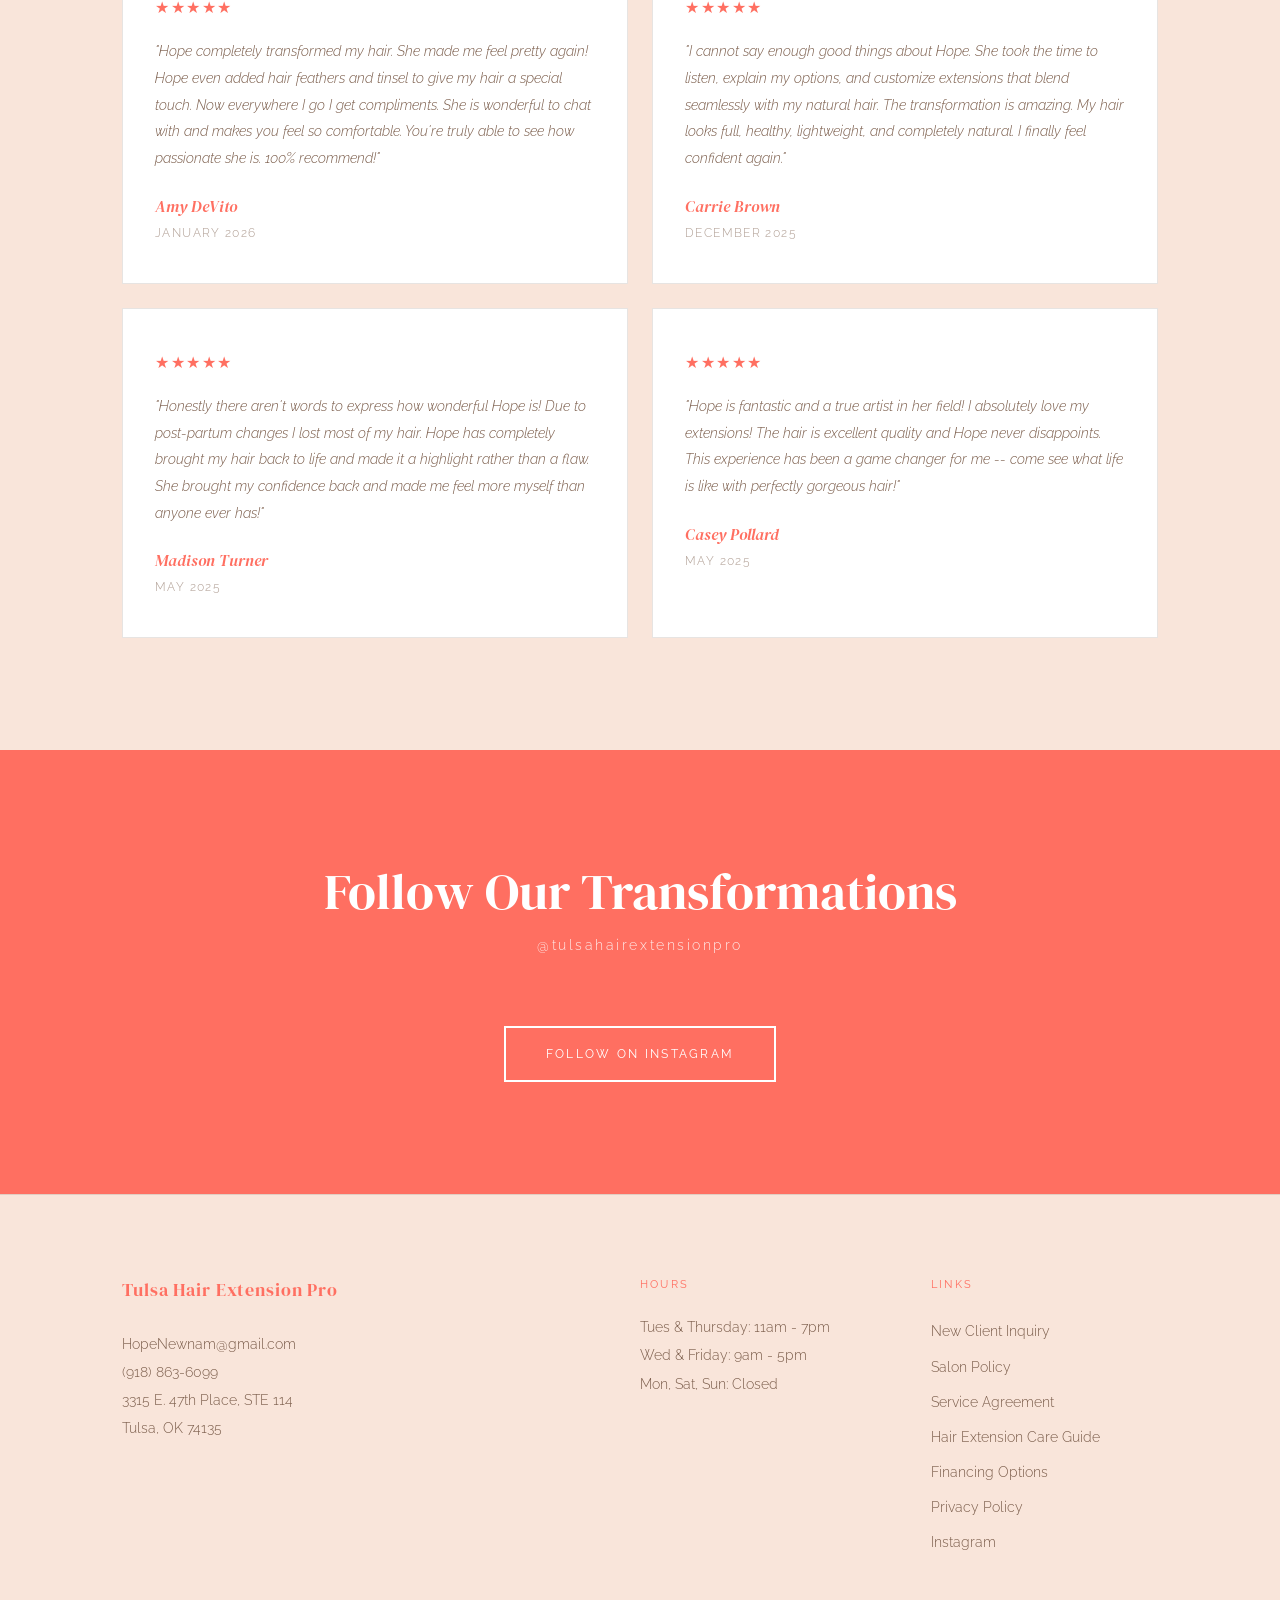
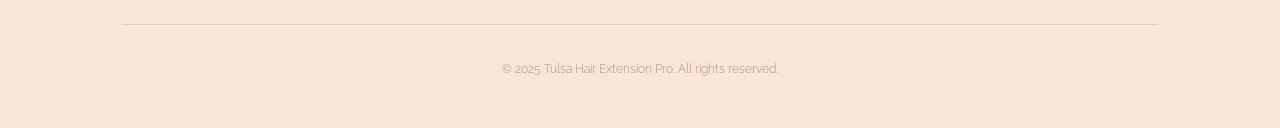
==== commit 7f62a010: "feat: editorial redesign with split hero, proof bar, featured review, real images - Split hero: Hope" ====
--- a/index.html
+++ b/index.html
@@ -10,7 +10,7 @@
   <meta property="og:description" content="Premium sew-in weft and K-tip hair extensions in Tulsa, OK. Solo specialist Hope Newnam creates seamless, customized transformations. Investments from $1,500.">
   <meta property="og:url" content="https://tulsahairextensionpro.com/">
   <meta property="og:type" content="website">
-  <meta property="og:image" content="https://images.leadconnectorhq.com/image/f_webp/q_80/r_1200/u_https://assets.cdn.filesafe.space/eOLOvMfs3a79iAm2eaMg/media/6795fbbf252fad666d952c15.jpeg">
+  <meta property="og:image" content="https://assets.cdn.filesafe.space/eOLOvMfs3a79iAm2eaMg/media/69c1c6f25d24960123a8f8af.jpg">
   <meta name="twitter:card" content="summary_large_image">
   <meta name="twitter:title" content="Luxury Hair Extensions Tulsa | Tulsa Hair Extension Pro">
   <meta name="twitter:description" content="Premium sew-in weft and K-tip hair extensions in Tulsa, OK.">
@@ -40,19 +40,17 @@
 </head>
 <body>
 
-  <!-- SVG Grain Filter (hidden) -->
-  <svg width="0" height="0" style="position:absolute;">
-    <filter id="grain">
-      <feTurbulence type="fractalNoise" baseFrequency="0.65" numOctaves="3" stitchTiles="stitch"/>
-      <feColorMatrix type="saturate" values="0"/>
-    </filter>
-  </svg>
-
   <!-- ==============================
        NAVIGATION
        ============================== -->
   <nav class="nav" id="main-nav">
-    <a href="index.html" class="nav-logo">Tulsa Hair Extension Pro</a>
+    <a href="index.html" class="nav-logo">
+      <img
+        src="https://assets.cdn.filesafe.space/eOLOvMfs3a79iAm2eaMg/media/67fe6bab266b6f6610960ccf.png"
+        alt="Tulsa Hair Extension Pro"
+        class="nav-logo-img"
+      >
+    </a>
     <div class="nav-toggle" id="nav-toggle" aria-label="Menu">
       <span></span>
       <span></span>
@@ -68,38 +66,73 @@
   </nav>
 
   <!-- ==============================
-       HERO
-       ============================== -->
-  <section id="hero" class="hero">
-    <div class="hero-bg" style="background-image: url('https://images.leadconnectorhq.com/image/f_webp/q_80/r_1200/u_https://assets.cdn.filesafe.space/eOLOvMfs3a79iAm2eaMg/media/6997bcea3873af64cdbf9e58.jpeg');"></div>
-    <div class="hero-overlay"></div>
-    <div class="hero-grain" style="background: url(\"data:image/svg+xml,%3Csvg xmlns='http://www.w3.org/2000/svg' width='300' height='300'%3E%3Cfilter id='n'%3E%3CfeTurbulence type='fractalNoise' baseFrequency='0.65' numOctaves='3' stitchTiles='stitch'/%3E%3C/filter%3E%3Crect width='300' height='300' filter='url(%23n)' opacity='1'/%3E%3C/svg%3E\") repeat;"></div>
-    <div class="hero-content">
-      <span class="label">TULSA &middot; HAIR &middot; EXTENSION &middot; PRO</span>
-      <h1>Let's Create<br>Your Dream Hair</h1>
-      <p class="hero-subtitle">Luxury extension transformations in Tulsa, Oklahoma</p>
-      <a href="inquiry.html" class="btn btn-gold">HAIR EXTENSION INQUIRY</a>
-    </div>
-  </section>
+       HERO - EDITORIAL SPLIT
+       ============================== -->
+  <section id="hero" class="hero-split">
+    <div class="hero-split-portrait">
+      <img
+        src="https://assets.cdn.filesafe.space/eOLOvMfs3a79iAm2eaMg/media/69c1c6f25d24960123a8f8af.jpg"
+        alt="Hope Newnam - Hair Extension Specialist in Tulsa, OK"
+      >
+      <div class="hero-badge">
+        <span class="hero-badge-stars">&#9733;&#9733;&#9733;&#9733;&#9733;</span>
+        <span class="hero-badge-text">102 Five-Star Reviews</span>
+      </div>
+    </div>
+    <div class="hero-split-content">
+      <div class="hero-deco" aria-hidden="true"></div>
+      <span class="label">TULSA &middot; OKLAHOMA</span>
+      <h1>Hair You'll<br><em>Obsess Over.</em></h1>
+      <p class="hero-sub">Custom luxury hair extensions by Tulsa's most-loved extension specialist &mdash; Hope Newnam.</p>
+      <a href="inquiry.html" class="btn btn-coral">START YOUR TRANSFORMATION</a>
+    </div>
+  </section>
+
+  <!-- ==============================
+       PROOF BAR
+       ============================== -->
+  <div class="proof-bar">
+    <div class="proof-item">
+      <strong>500+</strong>
+      <span>Happy Clients</span>
+    </div>
+    <div class="proof-divider"></div>
+    <div class="proof-item">
+      <strong>5.0 &#9733;</strong>
+      <span>102 Google Reviews</span>
+    </div>
+    <div class="proof-divider"></div>
+    <div class="proof-item">
+      <strong>100%</strong>
+      <span>Human Hair Only</span>
+    </div>
+    <div class="proof-divider"></div>
+    <div class="proof-item">
+      <strong>$1,500+</strong>
+      <span>Starting Investment</span>
+    </div>
+  </div>
 
   <!-- ==============================
        ABOUT STUDIO
        ============================== -->
-  <section id="about-studio" class="section">
-    <div class="container">
-      <div class="about-grid">
-        <div class="about-image reveal">
+  <section id="about-studio" class="section about-editorial">
+    <div class="container">
+      <div class="about-editorial-grid">
+        <div class="about-editorial-text reveal">
+          <span class="label">MEET YOUR SPECIALIST</span>
+          <h2>Hi, I'm<br><em>Hope.</em></h2>
+          <p>Tulsa Hair Extension Pro is a specialized extension studio focused exclusively on high-quality, natural-looking hair extensions. My mission is to provide seamless, customized extension transformations that prioritize the health of your natural hair while delivering beautiful, long-lasting results.</p>
+          <p>Rather than offering a one-size-fits-all service, I carefully evaluate each client's hair type, density, lifestyle, and desired outcome before recommending a method. Every service is designed around precision installation, personalized color matching, and strategic placement so extensions blend effortlessly and move naturally.</p>
+          <a href="inquiry.html" class="btn btn-coral">START YOUR TRANSFORMATION</a>
+        </div>
+        <div class="about-editorial-image reveal">
           <img
-            src="https://images.leadconnectorhq.com/image/f_webp/q_80/r_1200/u_https://assets.cdn.filesafe.space/eOLOvMfs3a79iAm2eaMg/media/69c1c6f25d24960123a8f8af.jpg"
-            alt="Hope Newnam - Hair Extension Specialist at Tulsa Hair Extension Pro"
+            src="https://assets.cdn.filesafe.space/eOLOvMfs3a79iAm2eaMg/media/68b8f0fe32a2304714a0c95e.jpeg"
+            alt="Hair extension transformation results by Hope Newnam"
             loading="lazy"
           >
-        </div>
-        <div class="about-text reveal">
-          <span class="label">THE STUDIO</span>
-          <h2>Tulsa Hair Extension Pro</h2>
-          <p>Tulsa Hair Extension Pro is a specialized extension studio focused exclusively on high quality, natural-looking hair extensions. Our mission is to provide seamless, customized extension transformations that prioritize the health of your natural hair while delivering beautiful, long-lasting results. Every service is designed around precision installation, personalized color matching, and strategic placement so extensions blend effortlessly and move naturally.</p>
-          <p>Founder Hope Newnam is a dedicated hair extension specialist known for her attention to detail, advanced installation techniques, and customized approach to each client. Rather than offering a one-size-fits-all service, Hope carefully evaluates each client's hair type, density, lifestyle, and desired outcome before recommending a method. Tulsa Hair Extension Pro focuses primarily on two premium extension methods: sew-in wefts and keratin bonds. We also offer toppers, glueless wigs, and other custom extension solutions tailored to each individual client.</p>
+          <div class="about-editorial-image-accent" aria-hidden="true"></div>
         </div>
       </div>
     </div>
@@ -112,8 +145,8 @@
        ============================== -->
   <section class="section schedule-cta">
     <div class="container">
-      <h2 class="reveal">Let's Schedule Your Dream Hair</h2>
-      <p class="reveal">I'm passionate about helping you achieve the hair of your dreams with high-quality, custom hair extensions. I only use 100% human hair to ensure your extensions blend flawlessly with your natural hair. Every service is customized to fit your unique needs. Let's work together to transform your hair into something you absolutely love! Start by filling out my inquiry form below. From there, we can book an in person consultation to come up with a game plan for your hair goals.</p>
+      <h2 class="reveal">Let's Create Your Dream Hair</h2>
+      <p class="reveal">I'm passionate about helping you achieve the hair of your dreams with high-quality, custom extensions. I only use 100% human hair to ensure your extensions blend flawlessly. Start by filling out my inquiry form — from there, we'll book an in-person consultation to come up with a game plan for your hair goals.</p>
       <a href="inquiry.html" class="btn btn-gold reveal">HAIR EXTENSION INQUIRY</a>
     </div>
   </section>
@@ -126,44 +159,47 @@
   <section id="extension-types" class="section">
     <div class="container">
       <div class="extension-types-header reveal">
-        <span class="label">EXTENSION TYPES</span>
-        <h2>Premium, natural-looking methods tailored to your hair, lifestyle, and goals.</h2>
+        <span class="label">EXTENSION METHODS</span>
+        <h2>Premium, natural-looking methods<br><em>tailored to you.</em></h2>
       </div>
       <div class="extension-cards">
         <div class="extension-card reveal">
+          <span class="extension-card-number" aria-hidden="true">01</span>
           <img
             class="extension-card-image"
-            src="https://images.leadconnectorhq.com/image/f_webp/q_80/r_1200/u_https://assets.cdn.filesafe.space/eOLOvMfs3a79iAm2eaMg/media/68b8f1112458547c3d978e30.jpeg"
-            alt="Sew-in weft hair extensions"
+            src="https://assets.cdn.filesafe.space/eOLOvMfs3a79iAm2eaMg/media/68b8f1112458547c3d978e30.jpeg"
+            alt="Sew-in weft hair extensions Tulsa"
             loading="lazy"
           >
           <div class="extension-card-body">
             <h3>Sew in Wefts</h3>
-            <p>Wefts are sewn into a beaded foundation. The weight is evenly distributed across the entire head, reducing the risk of tension and damage. We can install several rows for maximum impact, or we can keep it natural. Wefts should be adjusted every 4-8 weeks. Wefts are durable and can be reused for up to a year.</p>
+            <p>Wefts are sewn into a beaded foundation with weight evenly distributed across the entire head, reducing tension and damage. Adjust every 4-8 weeks. Wefts are durable and can be reused for up to a year.</p>
           </div>
         </div>
         <div class="extension-card reveal">
+          <span class="extension-card-number" aria-hidden="true">02</span>
           <img
             class="extension-card-image"
-            src="https://images.leadconnectorhq.com/image/f_webp/q_80/r_1200/u_https://assets.cdn.filesafe.space/eOLOvMfs3a79iAm2eaMg/media/69c44cadc1440303a0452148.jpg"
-            alt="Keratin bond K-tip hair extensions"
+            src="https://assets.cdn.filesafe.space/eOLOvMfs3a79iAm2eaMg/media/69c44cadc1440303a0452148.jpg"
+            alt="Keratin bond K-tip hair extensions Tulsa"
             loading="lazy"
           >
           <div class="extension-card-body">
-            <h3>Keratin Bonds (K-Tip) Extensions</h3>
-            <p>Keratin bonds are individual strand by strand extensions attached using a professional heat tool that safely melts a keratin bond extension to your natural hair. This method allows 360 degree mobility for the most natural feel. They typically last 3-5 months with proper care.</p>
+            <h3>Keratin Bonds (K-Tip)</h3>
+            <p>Individual strand-by-strand extensions attached with a professional heat tool. Allows 360-degree mobility for the most natural feel. Typically last 3-5 months with proper care.</p>
           </div>
         </div>
         <div class="extension-card reveal">
+          <span class="extension-card-number" aria-hidden="true">03</span>
           <img
             class="extension-card-image"
-            src="https://images.leadconnectorhq.com/image/f_webp/q_80/r_1200/u_https://assets.cdn.filesafe.space/eOLOvMfs3a79iAm2eaMg/media/6795fbbf252fad666d952c15.jpeg"
-            alt="Hair tinsel extensions"
+            src="https://assets.cdn.filesafe.space/eOLOvMfs3a79iAm2eaMg/media/6795fbbf252fad666d952c15.jpeg"
+            alt="Hair tinsel extensions Tulsa"
             loading="lazy"
           >
           <div class="extension-card-body">
             <h3>Hair Tinsel</h3>
-            <p>Hair tinsel is a lightweight, strand-by-strand glitter application where ultra-fine metallic threads are hand-tied to individual hairs to add subtle sparkle without weight. Tinsel can lasts for months through washing and styling. I offer many colors and strategic placement options.</p>
+            <p>Ultra-fine metallic threads hand-tied to individual hairs for subtle sparkle without weight. Lasts months through washing and styling. Available in many colors with strategic placement options.</p>
           </div>
         </div>
       </div>
@@ -176,8 +212,24 @@
   <section class="section investment-note">
     <div class="container">
       <h3 class="reveal">Investment</h3>
-      <p class="reveal">Services range from $1,500 - $3,000+ depending on the method and amount of hair needed. We offer financing through Cherry - apply with no impact to your credit score.</p>
+      <p class="reveal">Services range from $1,500 - $3,000+ depending on the method and amount of hair needed. Financing available through Cherry with no impact to your credit score.</p>
       <a href="https://pay.withcherry.com/hopenewnam" target="_blank" rel="noopener" class="btn btn-gold reveal">APPLY FOR FINANCING</a>
+    </div>
+  </section>
+
+  <span class="section-divider"></span>
+
+  <!-- ==============================
+       FEATURED REVIEW
+       ============================== -->
+  <section class="featured-review">
+    <div class="featured-review-inner">
+      <div class="featured-review-mark" aria-hidden="true">&ldquo;</div>
+      <span class="featured-review-stars">&#9733;&#9733;&#9733;&#9733;&#9733;</span>
+      <blockquote>
+        "Hope has completely brought my hair back to life and made it a highlight rather than a flaw to my looks. I'll never be able to thank Hope enough for bringing my confidence back and making me feel more myself than anyone ever has!"
+      </blockquote>
+      <span class="featured-review-author">Madison Turner &middot; May 2025</span>
     </div>
   </section>
 
@@ -220,7 +272,7 @@
             <span class="faq-icon">+</span>
           </div>
           <div class="faq-answer">
-            <p>Please come in for your regular scheduled maintenance appointments and use professional products at home. Brush your hair regularly and keep the extensions moisturized. Sleep with a satin pillow case and bonnet. I'll prescribe you a detailed haircare routine and aftercare instructions tailored to your extensions. See more details in the <a href="care-guide.html">Hair Extension Care Guide</a>.</p>
+            <p>Come in for regular scheduled maintenance and use professional products at home. Brush regularly, keep extensions moisturized, and sleep with a satin pillowcase and bonnet. I'll give you a detailed haircare routine tailored to your extensions. See the <a href="care-guide.html">Hair Extension Care Guide</a>.</p>
           </div>
         </div>
 
@@ -230,7 +282,7 @@
             <span class="faq-icon">+</span>
           </div>
           <div class="faq-answer">
-            <p>When installed and cared for correctly, extensions should not damage your natural hair. I prioritize safe techniques and proper application to ensure hair health. Extensions should be comfortable all the time. There should not be any excess tension causing damage.</p>
+            <p>When installed and cared for correctly, extensions should not damage your natural hair. I prioritize safe techniques and proper application to ensure hair health. Extensions should be comfortable at all times with no excess tension causing damage.</p>
           </div>
         </div>
 
@@ -248,13 +300,12 @@
       <span class="label">REVIEWS</span>
       <h2>What Clients Are Saying</h2>
 
-      <!-- Stats bar -->
       <div class="reviews-stats reveal">
-        <span class="reviews-stats-text">5.0 &#9733;&#9733;&#9733;&#9733;&#9733; &middot; 102 Reviews</span>
+        <span class="reviews-stats-text">5.0 &#9733;&#9733;&#9733;&#9733;&#9733; &middot; 102 Google Reviews</span>
       </div>
 
       <!-- HP360 Widget -->
-      <div class="reviews-widget reveal" style="position:relative;overflow:hidden;border:1px solid rgba(197,168,130,0.15);border-radius:2px;">
+      <div class="reviews-widget reveal" style="position:relative;overflow:hidden;border:1px solid var(--border);">
         <iframe src="https://backend.leadconnectorhq.com/appengine/reviews/get_widget/eOLOvMfs3a79iAm2eaMg" width="100%" height="600" frameBorder="0" scrolling="no" style="display:block;"></iframe>
       </div>
 
@@ -263,28 +314,28 @@
 
         <div class="review-card">
           <div class="review-stars">&#9733;&#9733;&#9733;&#9733;&#9733;</div>
-          <p class="review-quote">"Hope completely transformed my hair. She made me feel pretty again! Hope even added hair feathers and tinsel to give my hair a special touch. Now everywhere I go I get compliments on my hair! She is wonderful to chat with and makes you feel so comfortable. You're truly able to see how passionate she is when she does what she loves. 100% recommend for all hair extension, tinsel and feather needs!"</p>
+          <p class="review-quote">"Hope completely transformed my hair. She made me feel pretty again! Hope even added hair feathers and tinsel to give my hair a special touch. Now everywhere I go I get compliments. She is wonderful to chat with and makes you feel so comfortable. You're truly able to see how passionate she is. 100% recommend!"</p>
           <span class="review-name">Amy DeVito</span>
           <span class="review-date">January 2026</span>
         </div>
 
         <div class="review-card">
           <div class="review-stars">&#9733;&#9733;&#9733;&#9733;&#9733;</div>
-          <p class="review-quote">"I cannot say enough good things about my experience with Hope at Tulsa Hair Extension Pro. I came in feeling very self-conscious about thinning at my crown and wanting fuller, longer hair that still looked natural. Hope took the time to listen, explain my options, and customize hair extensions that blend seamlessly with my natural hair. The transformation is amazing and I'm always complimented - my hair looks full, healthy, lightweight, and completely natural. Her attention to detail, color matching, and overall talent are unmatched. I finally feel confident again, and no one can tell I'm wearing anything."</p>
+          <p class="review-quote">"I cannot say enough good things about Hope. She took the time to listen, explain my options, and customize extensions that blend seamlessly with my natural hair. The transformation is amazing. My hair looks full, healthy, lightweight, and completely natural. I finally feel confident again."</p>
           <span class="review-name">Carrie Brown</span>
           <span class="review-date">December 2025</span>
         </div>
 
         <div class="review-card">
           <div class="review-stars">&#9733;&#9733;&#9733;&#9733;&#9733;</div>
-          <p class="review-quote">"Honestly there isn't words to express how wonderful Hope is! I have struggled with my hair since the birth of my son. Due to post partum changes I lost most of my hair forcing me to cut it short and loose my fullness which never helped with my post partum depression. Hope has completely brought my hair back to life and made it a highlight rather than a flaw to my looks. I'll never be able to thank Hope enough for bringing my confidence back and making me feel more myself than anyone ever has!"</p>
+          <p class="review-quote">"Honestly there aren't words to express how wonderful Hope is! Due to post-partum changes I lost most of my hair. Hope has completely brought my hair back to life and made it a highlight rather than a flaw. She brought my confidence back and made me feel more myself than anyone ever has!"</p>
           <span class="review-name">Madison Turner</span>
           <span class="review-date">May 2025</span>
         </div>
 
         <div class="review-card">
           <div class="review-stars">&#9733;&#9733;&#9733;&#9733;&#9733;</div>
-          <p class="review-quote">"Hope is fantastic and a true artist in her field! I absolutely love my extensions! The hair is excellent quality and Hope never disappoints time and time again! This experience has been a game changer for me so don't wait another second - come see what life is like with perfectly gorgeous hair!"</p>
+          <p class="review-quote">"Hope is fantastic and a true artist in her field! I absolutely love my extensions! The hair is excellent quality and Hope never disappoints. This experience has been a game changer for me -- come see what life is like with perfectly gorgeous hair!"</p>
           <span class="review-name">Casey Pollard</span>
           <span class="review-date">May 2025</span>
         </div>
@@ -293,19 +344,15 @@
     </div>
   </section>
 
-  <span class="section-divider"></span>
-
-  <!-- ==============================
-       INSTAGRAM CTA
-       ============================== -->
-  <section class="instagram-cta">
-    <div class="instagram-cta-bg" style="background-image: url('https://images.leadconnectorhq.com/image/f_webp/q_80/r_1200/u_https://assets.cdn.filesafe.space/eOLOvMfs3a79iAm2eaMg/media/68b8f0fe32a2304714a0c95e.jpeg');"></div>
-    <div class="instagram-cta-overlay"></div>
-    <div class="instagram-cta-content reveal">
-      <h2>Follow On Instagram</h2>
-      <span class="instagram-handle">@tulsahairextensionpro</span>
+  <!-- ==============================
+       INSTAGRAM CTA - SOLID CORAL
+       ============================== -->
+  <section class="instagram-cta-coral">
+    <div class="container">
+      <h2 class="reveal">Follow Our Transformations</h2>
+      <span class="instagram-handle reveal">@tulsahairextensionpro</span>
       <br>
-      <a href="https://www.instagram.com/tulsahairextensionpro/" target="_blank" rel="noopener" class="btn btn-gold">FOLLOW ON INSTAGRAM</a>
+      <a href="https://www.instagram.com/tulsahairextensionpro/" target="_blank" rel="noopener" class="btn btn-white reveal">FOLLOW ON INSTAGRAM</a>
     </div>
   </section>
 
@@ -325,16 +372,16 @@
         </div>
         <div class="footer-hours">
           <span class="footer-col-title">Hours</span>
-          <p>Tues &amp; Thursday: 11:00am - 7:00pm</p>
-          <p>Wed &amp; Friday: 9:00am - 5:00pm</p>
+          <p>Tues &amp; Thursday: 11am - 7pm</p>
+          <p>Wed &amp; Friday: 9am - 5pm</p>
           <p>Mon, Sat, Sun: Closed</p>
         </div>
         <div>
           <span class="footer-col-title">Links</span>
           <ul class="footer-links">
-            <li><a href="inquiry.html">New Client Hair Extension Inquiry</a></li>
+            <li><a href="inquiry.html">New Client Inquiry</a></li>
             <li><a href="salon-policy.html">Salon Policy</a></li>
-            <li><a href="service-agreement.html">Hair Extension Service Agreement</a></li>
+            <li><a href="service-agreement.html">Service Agreement</a></li>
             <li><a href="care-guide.html">Hair Extension Care Guide</a></li>
             <li><a href="https://pay.withcherry.com/hopenewnam" target="_blank" rel="noopener">Financing Options</a></li>
             <li><a href="privacy-policy.html">Privacy Policy</a></li>
@@ -352,11 +399,7 @@
     // Nav scroll behavior
     const nav = document.getElementById('main-nav');
     window.addEventListener('scroll', () => {
-      if (window.scrollY > 60) {
-        nav.classList.add('scrolled');
-      } else {
-        nav.classList.remove('scrolled');
-      }
+      nav.classList.toggle('scrolled', window.scrollY > 60);
     });
 
     // Mobile nav toggle
@@ -386,7 +429,7 @@
       });
     });
 
-    // Scroll reveal with fallback
+    // Scroll reveal
     const reveals = document.querySelectorAll('.reveal');
     const observer = new IntersectionObserver((entries) => {
       entries.forEach(entry => {
@@ -396,13 +439,8 @@
         }
       });
     }, { threshold: 0.12, rootMargin: '0px 0px -50px 0px' });
-
     reveals.forEach(el => observer.observe(el));
-
-    // Fallback: show all after 1500ms
-    setTimeout(() => {
-      reveals.forEach(el => el.classList.add('visible'));
-    }, 1500);
+    setTimeout(() => reveals.forEach(el => el.classList.add('visible')), 1500);
   </script>
 </body>
 </html>
--- a/styles.css
+++ b/styles.css
@@ -212,7 +212,7 @@
 
 .btn-gold:hover {
   background: var(--gold);
-  color: var(--bg);
+  color: white;
 }
 
 .btn-cream {
@@ -223,7 +223,7 @@
 
 .btn-cream:hover {
   background: var(--cream);
-  color: var(--bg);
+  color: white;
 }
 
 /* ============================================
@@ -1086,3 +1086,444 @@
     grid-template-columns: 1fr;
   }
 }
+
+/* ============================================
+   NAV LOGO IMAGE
+   ============================================ */
+
+a.nav-logo {
+  display: flex;
+  align-items: center;
+  font-family: inherit;
+  font-size: inherit;
+  color: inherit;
+}
+
+.nav-logo-img {
+  height: 30px;
+  width: auto;
+  display: block;
+  object-fit: contain;
+}
+
+/* ============================================
+   HERO SPLIT (homepage editorial layout)
+   ============================================ */
+
+.hero-split {
+  display: grid;
+  grid-template-columns: 45fr 55fr;
+  min-height: 100vh;
+}
+
+.hero-split-portrait {
+  position: relative;
+  overflow: hidden;
+  min-height: 100vh;
+}
+
+.hero-split-portrait img {
+  width: 100%;
+  height: 100%;
+  object-fit: cover;
+  object-position: center 15%;
+  display: block;
+}
+
+.hero-badge {
+  position: absolute;
+  bottom: 2.5rem;
+  left: 50%;
+  transform: translateX(-50%);
+  background: var(--gold);
+  color: white;
+  padding: 0.8rem 2rem;
+  text-align: center;
+  white-space: nowrap;
+}
+
+.hero-badge-stars {
+  display: block;
+  font-size: 1rem;
+  letter-spacing: 0.1em;
+  margin-bottom: 0.25rem;
+  color: white;
+}
+
+.hero-badge-text {
+  font-family: var(--font-body);
+  font-size: 0.65rem;
+  font-weight: 400;
+  letter-spacing: 0.2em;
+  text-transform: uppercase;
+  color: rgba(255,255,255,0.9);
+  display: block;
+}
+
+.hero-split-content {
+  display: flex;
+  flex-direction: column;
+  justify-content: center;
+  padding: 8rem 5rem 5rem;
+  position: relative;
+  overflow: hidden;
+  background: var(--bg);
+}
+
+.hero-split-content .label {
+  margin-bottom: 2rem;
+  display: block;
+}
+
+.hero-split-content h1 {
+  font-size: clamp(3rem, 5vw, 5.5rem);
+  font-weight: 400;
+  line-height: 1.05;
+  margin-bottom: 1.75rem;
+  color: var(--cream);
+}
+
+.hero-split-content h1 em {
+  font-style: italic;
+  color: var(--gold);
+}
+
+.hero-sub {
+  font-size: 1rem;
+  color: var(--cream-muted);
+  max-width: 400px;
+  margin-bottom: 3rem;
+  line-height: 1.85;
+}
+
+/* Organic blob decorative accent */
+.hero-deco {
+  position: absolute;
+  top: -8%;
+  right: -12%;
+  width: 70%;
+  padding-top: 70%;
+  border-radius: 58% 42% 45% 55% / 55% 45% 58% 42%;
+  background: var(--blush);
+  opacity: 0.55;
+  z-index: 0;
+  pointer-events: none;
+}
+
+.hero-split-content > * {
+  position: relative;
+  z-index: 1;
+}
+
+/* ============================================
+   PROOF BAR
+   ============================================ */
+
+.proof-bar {
+  background: var(--gold);
+  display: flex;
+  align-items: stretch;
+  justify-content: center;
+}
+
+.proof-item {
+  display: flex;
+  flex-direction: column;
+  align-items: center;
+  justify-content: center;
+  padding: 1.6rem 3.5rem;
+  text-align: center;
+  gap: 0.2rem;
+}
+
+.proof-item strong {
+  font-family: var(--font-heading);
+  font-style: italic;
+  font-size: 1.55rem;
+  color: white;
+  font-weight: 400;
+  display: block;
+}
+
+.proof-item span {
+  font-family: var(--font-body);
+  font-size: 0.62rem;
+  font-weight: 400;
+  letter-spacing: 0.2em;
+  text-transform: uppercase;
+  color: rgba(255,255,255,0.85);
+  display: block;
+}
+
+.proof-divider {
+  width: 1px;
+  background: rgba(255,255,255,0.25);
+  align-self: stretch;
+  flex-shrink: 0;
+}
+
+/* ============================================
+   ABOUT - EDITORIAL
+   ============================================ */
+
+.about-editorial-grid {
+  display: grid;
+  grid-template-columns: 1fr 1fr;
+  gap: 6rem;
+  align-items: center;
+}
+
+.about-editorial-text .label {
+  display: block;
+  margin-bottom: 1.5rem;
+}
+
+.about-editorial-text h2 {
+  font-size: clamp(2.5rem, 4vw, 4rem);
+  line-height: 1.1;
+  margin-bottom: 2rem;
+}
+
+.about-editorial-text h2 em {
+  font-style: italic;
+  color: var(--gold);
+}
+
+.about-editorial-text p {
+  margin-bottom: 1.4rem;
+}
+
+.about-editorial-text .btn {
+  margin-top: 1.5rem;
+}
+
+.about-editorial-image {
+  position: relative;
+}
+
+.about-editorial-image img {
+  width: 100%;
+  height: 650px;
+  object-fit: cover;
+  object-position: center top;
+  display: block;
+}
+
+.about-editorial-image-accent {
+  position: absolute;
+  top: -1.5rem;
+  right: -1.5rem;
+  bottom: 1.5rem;
+  left: 1.5rem;
+  border: 2px solid var(--gold);
+  z-index: -1;
+  opacity: 0.3;
+}
+
+/* ============================================
+   EXTENSION CARD NUMBERED MARKERS
+   ============================================ */
+
+.extension-card-number {
+  position: absolute;
+  top: 0.5rem;
+  right: 1rem;
+  font-family: var(--font-heading);
+  font-style: italic;
+  font-size: 6rem;
+  font-weight: 400;
+  color: var(--gold);
+  opacity: 0.12;
+  line-height: 1;
+  user-select: none;
+  pointer-events: none;
+  z-index: 0;
+}
+
+/* ============================================
+   FEATURED REVIEW PULL QUOTE
+   ============================================ */
+
+.featured-review {
+  background: var(--bg-soft);
+  padding: 8rem 2rem;
+  text-align: center;
+  position: relative;
+  overflow: hidden;
+}
+
+.featured-review-inner {
+  max-width: 800px;
+  margin: 0 auto;
+  position: relative;
+}
+
+.featured-review-mark {
+  font-family: var(--font-heading);
+  font-size: 18rem;
+  line-height: 0.6;
+  color: var(--gold);
+  opacity: 0.1;
+  position: absolute;
+  top: -1rem;
+  left: -3rem;
+  user-select: none;
+  pointer-events: none;
+}
+
+.featured-review-stars {
+  display: block;
+  font-size: 1.1rem;
+  color: var(--gold);
+  letter-spacing: 0.15em;
+  margin-bottom: 1.75rem;
+  position: relative;
+  z-index: 1;
+}
+
+.featured-review blockquote {
+  font-family: var(--font-heading);
+  font-style: italic;
+  font-size: clamp(1.3rem, 2.5vw, 1.9rem);
+  color: var(--cream);
+  line-height: 1.6;
+  margin: 0 0 2rem;
+  position: relative;
+  z-index: 1;
+}
+
+.featured-review-author {
+  display: block;
+  font-family: var(--font-body);
+  font-size: 0.72rem;
+  font-weight: 400;
+  letter-spacing: 0.22em;
+  text-transform: uppercase;
+  color: var(--gold);
+  position: relative;
+  z-index: 1;
+}
+
+/* ============================================
+   INSTAGRAM CTA - SOLID CORAL
+   ============================================ */
+
+.instagram-cta-coral {
+  background: var(--gold);
+  text-align: center;
+  padding: 7rem 2rem;
+}
+
+.instagram-cta-coral h2 {
+  color: white;
+  font-size: clamp(2rem, 4vw, 3.5rem);
+  margin-bottom: 0.75rem;
+  font-weight: 400;
+}
+
+.instagram-cta-coral .instagram-handle {
+  color: rgba(255,255,255,0.85);
+  font-size: 0.88rem;
+  letter-spacing: 0.18em;
+  display: block;
+  margin-bottom: 2.5rem;
+}
+
+/* ============================================
+   BUTTON ADDITIONS
+   ============================================ */
+
+.btn-coral {
+  background: var(--gold);
+  border: 2px solid var(--gold);
+  color: white;
+}
+
+.btn-coral:hover {
+  background: var(--gold-light);
+  border-color: var(--gold-light);
+  color: white;
+}
+
+.btn-white {
+  background: transparent;
+  border: 2px solid white;
+  color: white;
+}
+
+.btn-white:hover {
+  background: white;
+  color: var(--gold);
+}
+
+/* ============================================
+   RESPONSIVE - NEW COMPONENTS
+   ============================================ */
+
+@media (max-width: 960px) {
+  .hero-split {
+    grid-template-columns: 1fr;
+    grid-template-rows: 65vh auto;
+  }
+
+  .hero-split-portrait {
+    min-height: 0;
+    height: 65vh;
+  }
+
+  .hero-split-content {
+    padding: 4rem 2rem;
+  }
+
+  .about-editorial-grid {
+    grid-template-columns: 1fr;
+    gap: 3rem;
+  }
+
+  .about-editorial-image {
+    order: -1;
+  }
+
+  .about-editorial-image img {
+    height: 400px;
+  }
+
+  .proof-bar {
+    flex-wrap: wrap;
+  }
+
+  .proof-item {
+    padding: 1.2rem 2rem;
+  }
+
+  .proof-divider {
+    display: none;
+  }
+}
+
+@media (max-width: 700px) {
+  .hero-split {
+    grid-template-rows: 58vh auto;
+  }
+
+  .hero-split-portrait {
+    height: 58vh;
+  }
+
+  .featured-review-mark {
+    font-size: 10rem;
+    left: -1rem;
+  }
+
+  .about-editorial-image-accent {
+    display: none;
+  }
+
+  .proof-item {
+    flex: 1 1 40%;
+  }
+
+  .extension-card-number {
+    font-size: 4rem;
+  }
+}
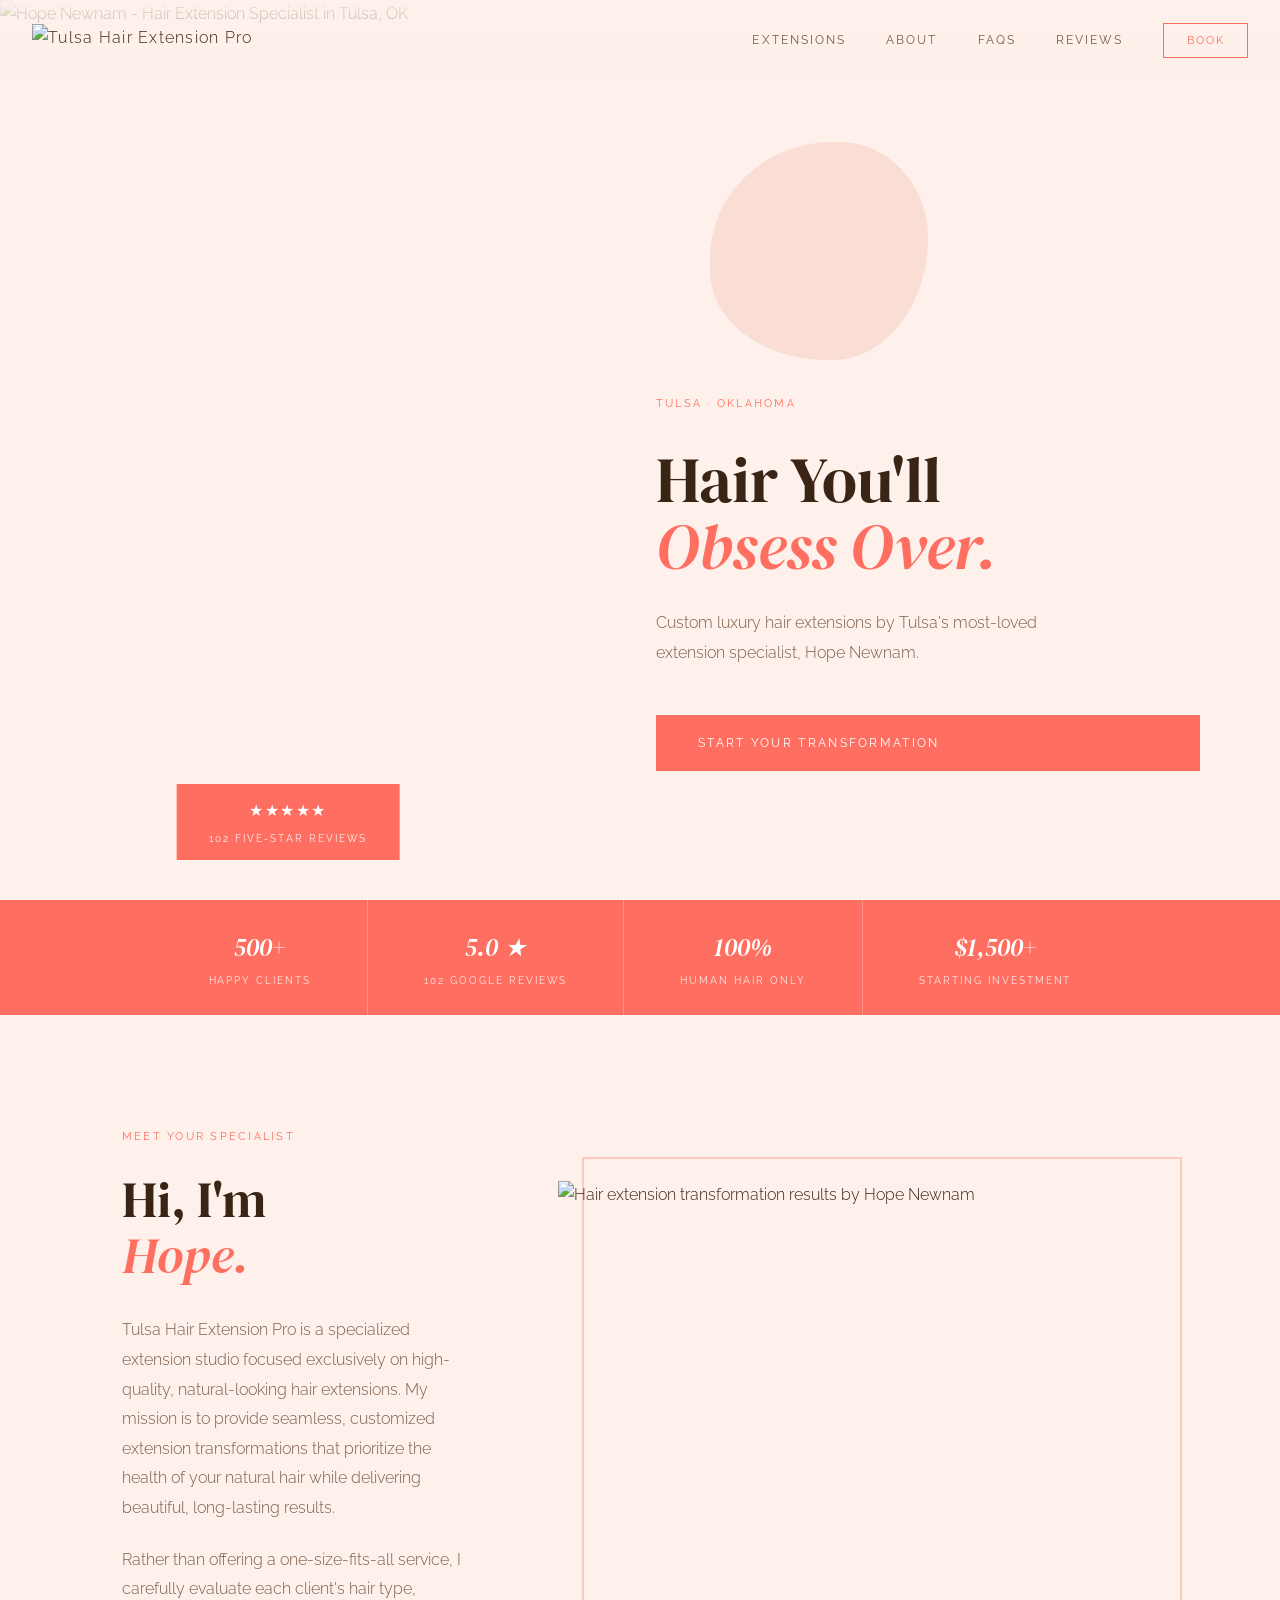
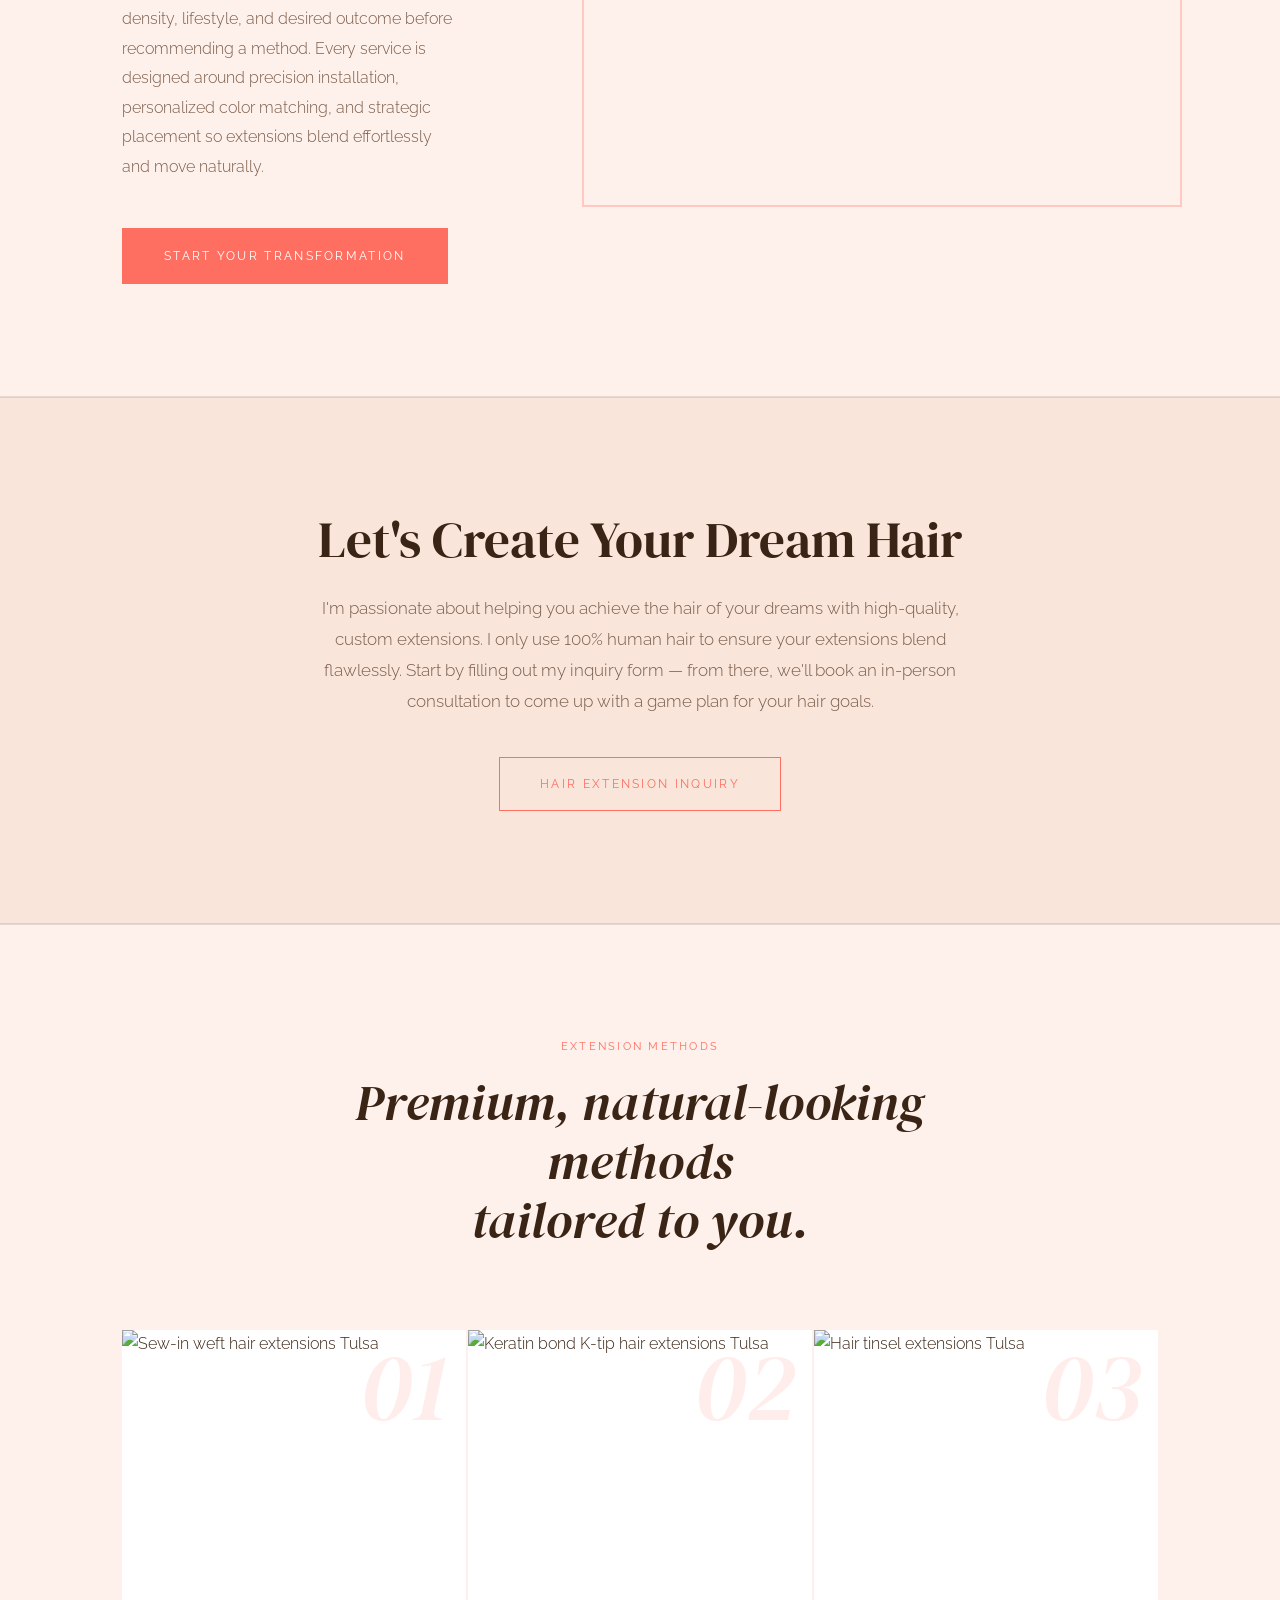
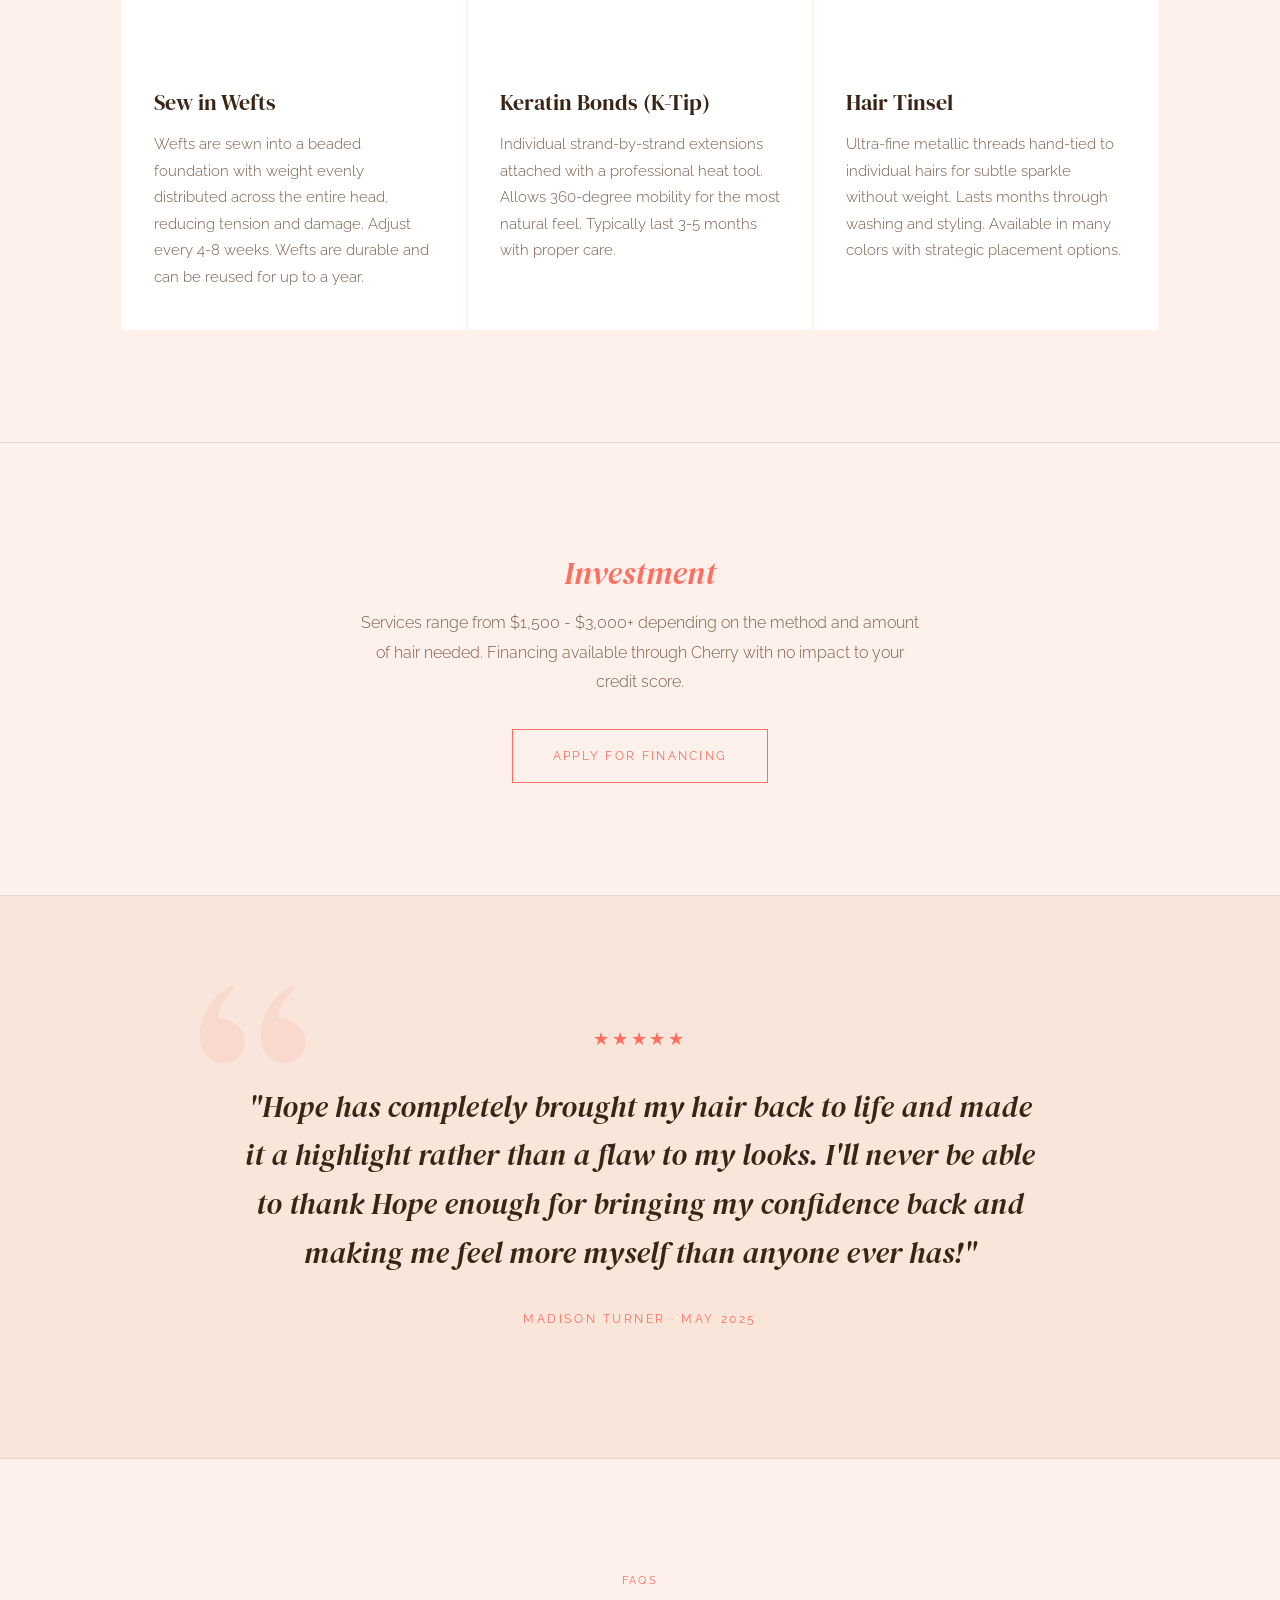
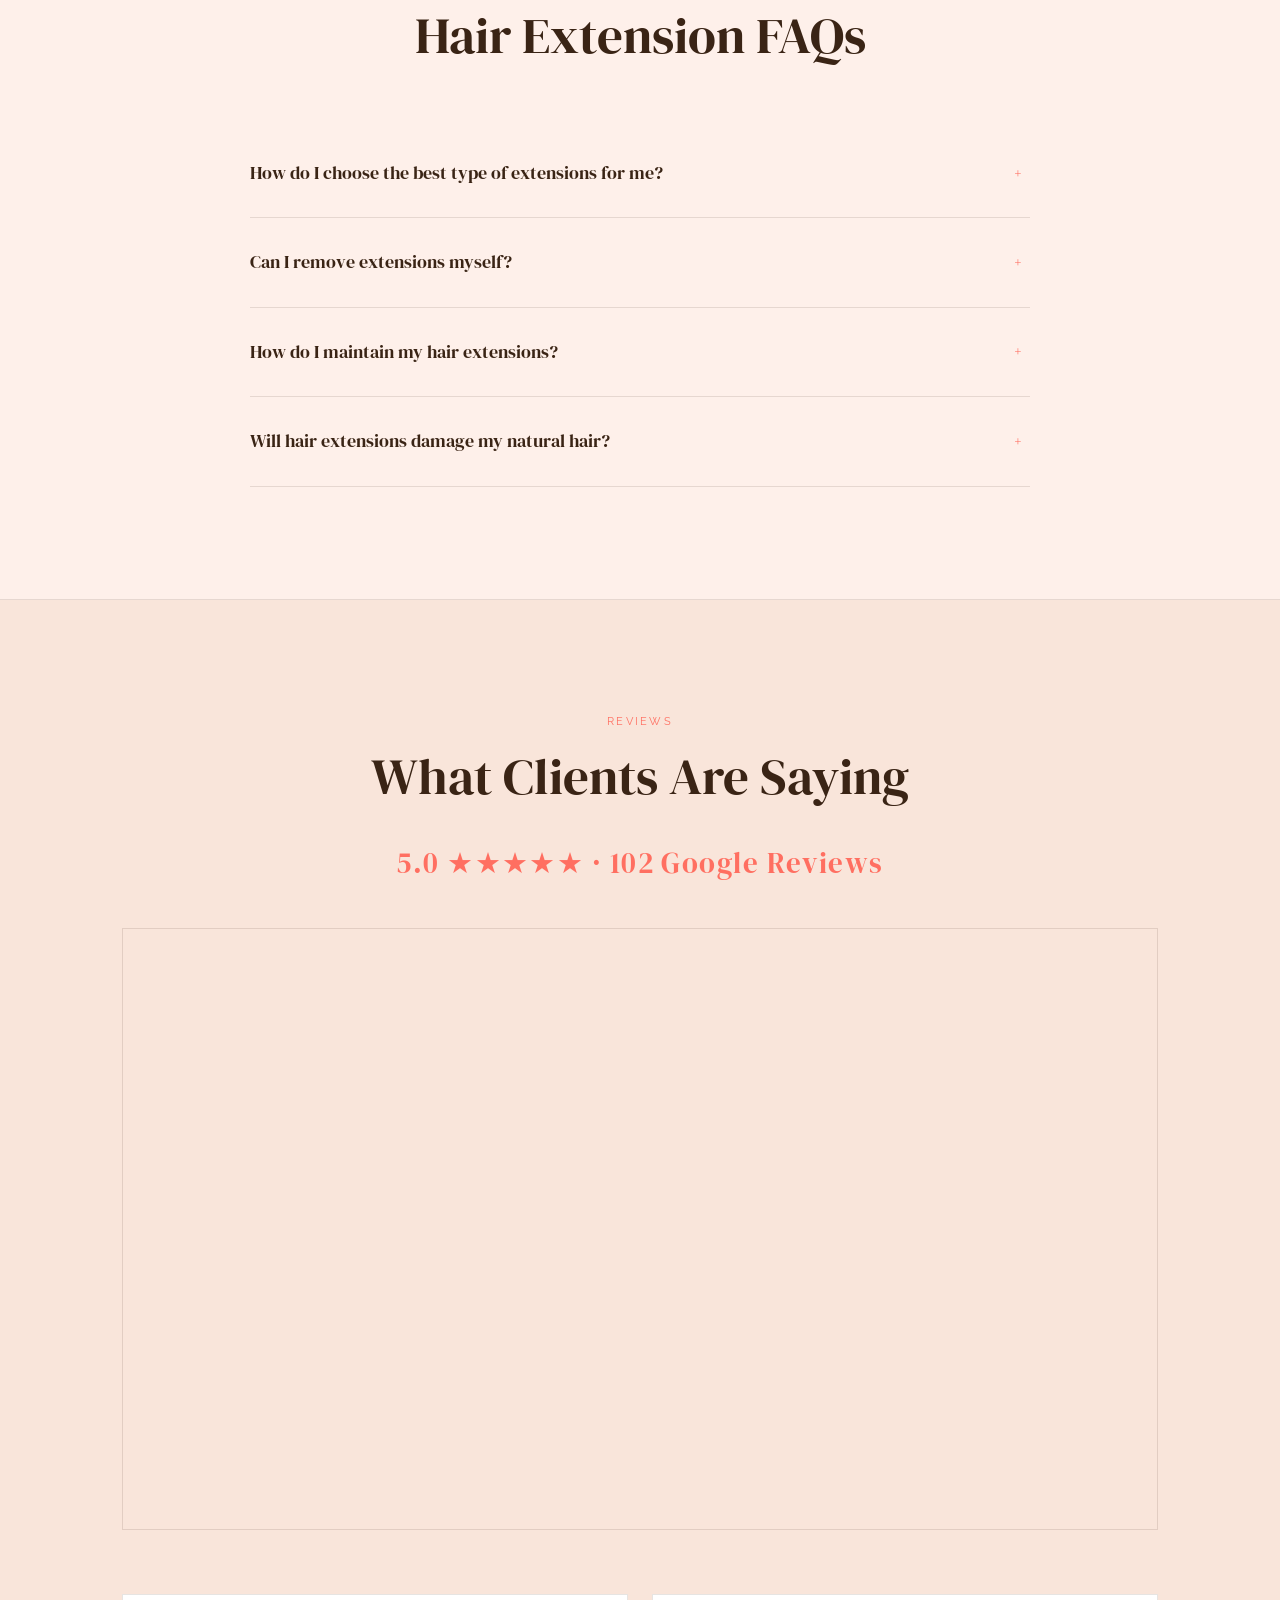
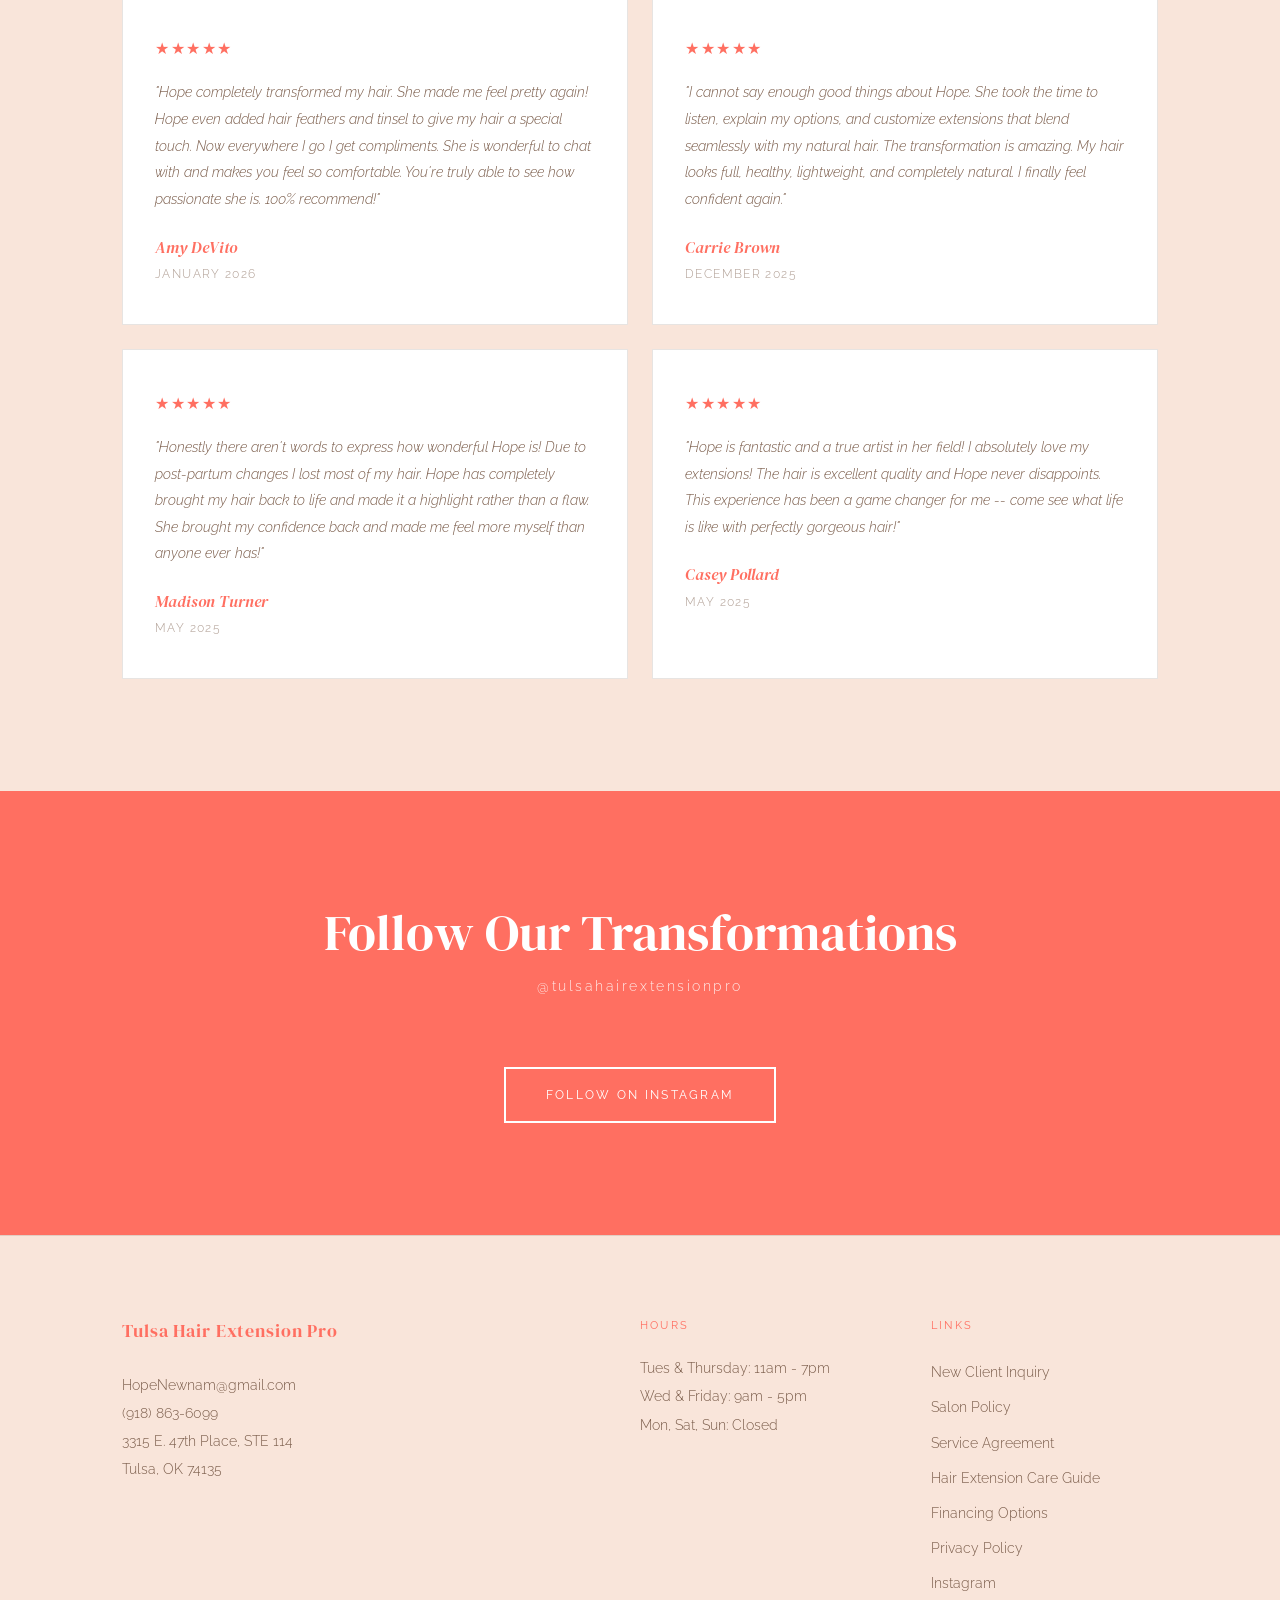
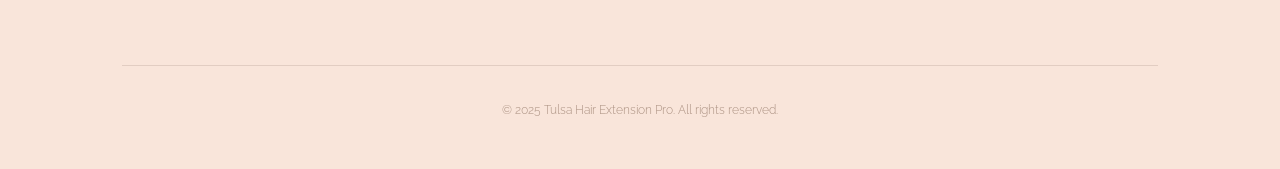
==== commit 587fdfad: "fix: extension card images, hero blob, guidelines compliance - Extension card images: switch back to" ====
--- a/index.html
+++ b/index.html
@@ -14,6 +14,10 @@
   <meta name="twitter:card" content="summary_large_image">
   <meta name="twitter:title" content="Luxury Hair Extensions Tulsa | Tulsa Hair Extension Pro">
   <meta name="twitter:description" content="Premium sew-in weft and K-tip hair extensions in Tulsa, OK.">
+  <link rel="preconnect" href="https://fonts.googleapis.com">
+  <link rel="preconnect" href="https://fonts.gstatic.com" crossorigin>
+  <link rel="preconnect" href="https://assets.cdn.filesafe.space">
+  <link rel="preconnect" href="https://images.leadconnectorhq.com">
   <link href="https://fonts.googleapis.com/css2?family=DM+Serif+Display:ital@0;1&family=Raleway:wght@200;300;400;500&display=swap" rel="stylesheet">
   <link rel="stylesheet" href="styles.css">
   <script type="application/ld+json">
@@ -71,8 +75,11 @@
   <section id="hero" class="hero-split">
     <div class="hero-split-portrait">
       <img
-        src="https://assets.cdn.filesafe.space/eOLOvMfs3a79iAm2eaMg/media/69c1c6f25d24960123a8f8af.jpg"
+        src="https://images.leadconnectorhq.com/image/f_webp/q_80/r_1200/u_https://assets.cdn.filesafe.space/eOLOvMfs3a79iAm2eaMg/media/69c1c6f25d24960123a8f8af.jpg"
         alt="Hope Newnam - Hair Extension Specialist in Tulsa, OK"
+        width="600"
+        height="800"
+        fetchpriority="high"
       >
       <div class="hero-badge">
         <span class="hero-badge-stars">&#9733;&#9733;&#9733;&#9733;&#9733;</span>
@@ -83,7 +90,7 @@
       <div class="hero-deco" aria-hidden="true"></div>
       <span class="label">TULSA &middot; OKLAHOMA</span>
       <h1>Hair You'll<br><em>Obsess Over.</em></h1>
-      <p class="hero-sub">Custom luxury hair extensions by Tulsa's most-loved extension specialist &mdash; Hope Newnam.</p>
+      <p class="hero-sub">Custom luxury hair extensions by Tulsa's most-loved extension specialist, Hope Newnam.</p>
       <a href="inquiry.html" class="btn btn-coral">START YOUR TRANSFORMATION</a>
     </div>
   </section>
@@ -128,9 +135,11 @@
         </div>
         <div class="about-editorial-image reveal">
           <img
-            src="https://assets.cdn.filesafe.space/eOLOvMfs3a79iAm2eaMg/media/68b8f0fe32a2304714a0c95e.jpeg"
+            src="https://images.leadconnectorhq.com/image/f_webp/q_80/r_1200/u_https://assets.cdn.filesafe.space/eOLOvMfs3a79iAm2eaMg/media/68b8f0fe32a2304714a0c95e.jpeg"
             alt="Hair extension transformation results by Hope Newnam"
             loading="lazy"
+            width="600"
+            height="650"
           >
           <div class="about-editorial-image-accent" aria-hidden="true"></div>
         </div>
@@ -167,9 +176,11 @@
           <span class="extension-card-number" aria-hidden="true">01</span>
           <img
             class="extension-card-image"
-            src="https://assets.cdn.filesafe.space/eOLOvMfs3a79iAm2eaMg/media/68b8f1112458547c3d978e30.jpeg"
+            src="https://images.leadconnectorhq.com/image/f_webp/q_80/r_1200/u_https://assets.cdn.filesafe.space/eOLOvMfs3a79iAm2eaMg/media/68b8f1112458547c3d978e30.jpeg"
             alt="Sew-in weft hair extensions Tulsa"
             loading="lazy"
+            width="400"
+            height="320"
           >
           <div class="extension-card-body">
             <h3>Sew in Wefts</h3>
@@ -180,9 +191,11 @@
           <span class="extension-card-number" aria-hidden="true">02</span>
           <img
             class="extension-card-image"
-            src="https://assets.cdn.filesafe.space/eOLOvMfs3a79iAm2eaMg/media/69c44cadc1440303a0452148.jpg"
+            src="https://images.leadconnectorhq.com/image/f_webp/q_80/r_1200/u_https://assets.cdn.filesafe.space/eOLOvMfs3a79iAm2eaMg/media/69c44cadc1440303a0452148.jpg"
             alt="Keratin bond K-tip hair extensions Tulsa"
             loading="lazy"
+            width="400"
+            height="320"
           >
           <div class="extension-card-body">
             <h3>Keratin Bonds (K-Tip)</h3>
@@ -193,9 +206,11 @@
           <span class="extension-card-number" aria-hidden="true">03</span>
           <img
             class="extension-card-image"
-            src="https://assets.cdn.filesafe.space/eOLOvMfs3a79iAm2eaMg/media/6795fbbf252fad666d952c15.jpeg"
+            src="https://images.leadconnectorhq.com/image/f_webp/q_80/r_1200/u_https://assets.cdn.filesafe.space/eOLOvMfs3a79iAm2eaMg/media/6795fbbf252fad666d952c15.jpeg"
             alt="Hair tinsel extensions Tulsa"
             loading="lazy"
+            width="400"
+            height="320"
           >
           <div class="extension-card-body">
             <h3>Hair Tinsel</h3>
--- a/styles.css
+++ b/styles.css
@@ -166,7 +166,7 @@
 
 .nav-book:hover {
   background: var(--gold) !important;
-  color: var(--bg) !important;
+  color: white !important;
 }
 
 /* Mobile nav */
@@ -183,7 +183,7 @@
   width: 24px;
   height: 1px;
   background: var(--gold);
-  transition: all 0.3s ease;
+  transition: transform 0.3s ease, opacity 0.3s ease;
 }
 
 /* ============================================
@@ -199,9 +199,10 @@
   text-transform: uppercase;
   text-decoration: none;
   padding: 1rem 2.5rem;
-  transition: all 0.35s ease;
+  transition: background 0.3s ease, color 0.3s ease, border-color 0.3s ease, opacity 0.3s ease;
   cursor: pointer;
   border: none;
+  touch-action: manipulation;
 }
 
 .btn-gold {
@@ -762,6 +763,17 @@
 .reveal.visible {
   opacity: 1;
   transform: translateY(0);
+}
+
+@media (prefers-reduced-motion: reduce) {
+  .reveal {
+    opacity: 1;
+    transform: none;
+    transition: none;
+  }
+  .hero-deco {
+    display: none;
+  }
 }
 
 /* ============================================
@@ -1126,7 +1138,7 @@
   width: 100%;
   height: 100%;
   object-fit: cover;
-  object-position: center 15%;
+  object-position: center top;
   display: block;
 }
 
@@ -1199,13 +1211,13 @@
 /* Organic blob decorative accent */
 .hero-deco {
   position: absolute;
-  top: -8%;
-  right: -12%;
-  width: 70%;
-  padding-top: 70%;
+  top: -5%;
+  right: -10%;
+  width: 40%;
+  padding-top: 40%;
   border-radius: 58% 42% 45% 55% / 55% 45% 58% 42%;
   background: var(--blush);
-  opacity: 0.55;
+  opacity: 0.45;
   z-index: 0;
   pointer-events: none;
 }
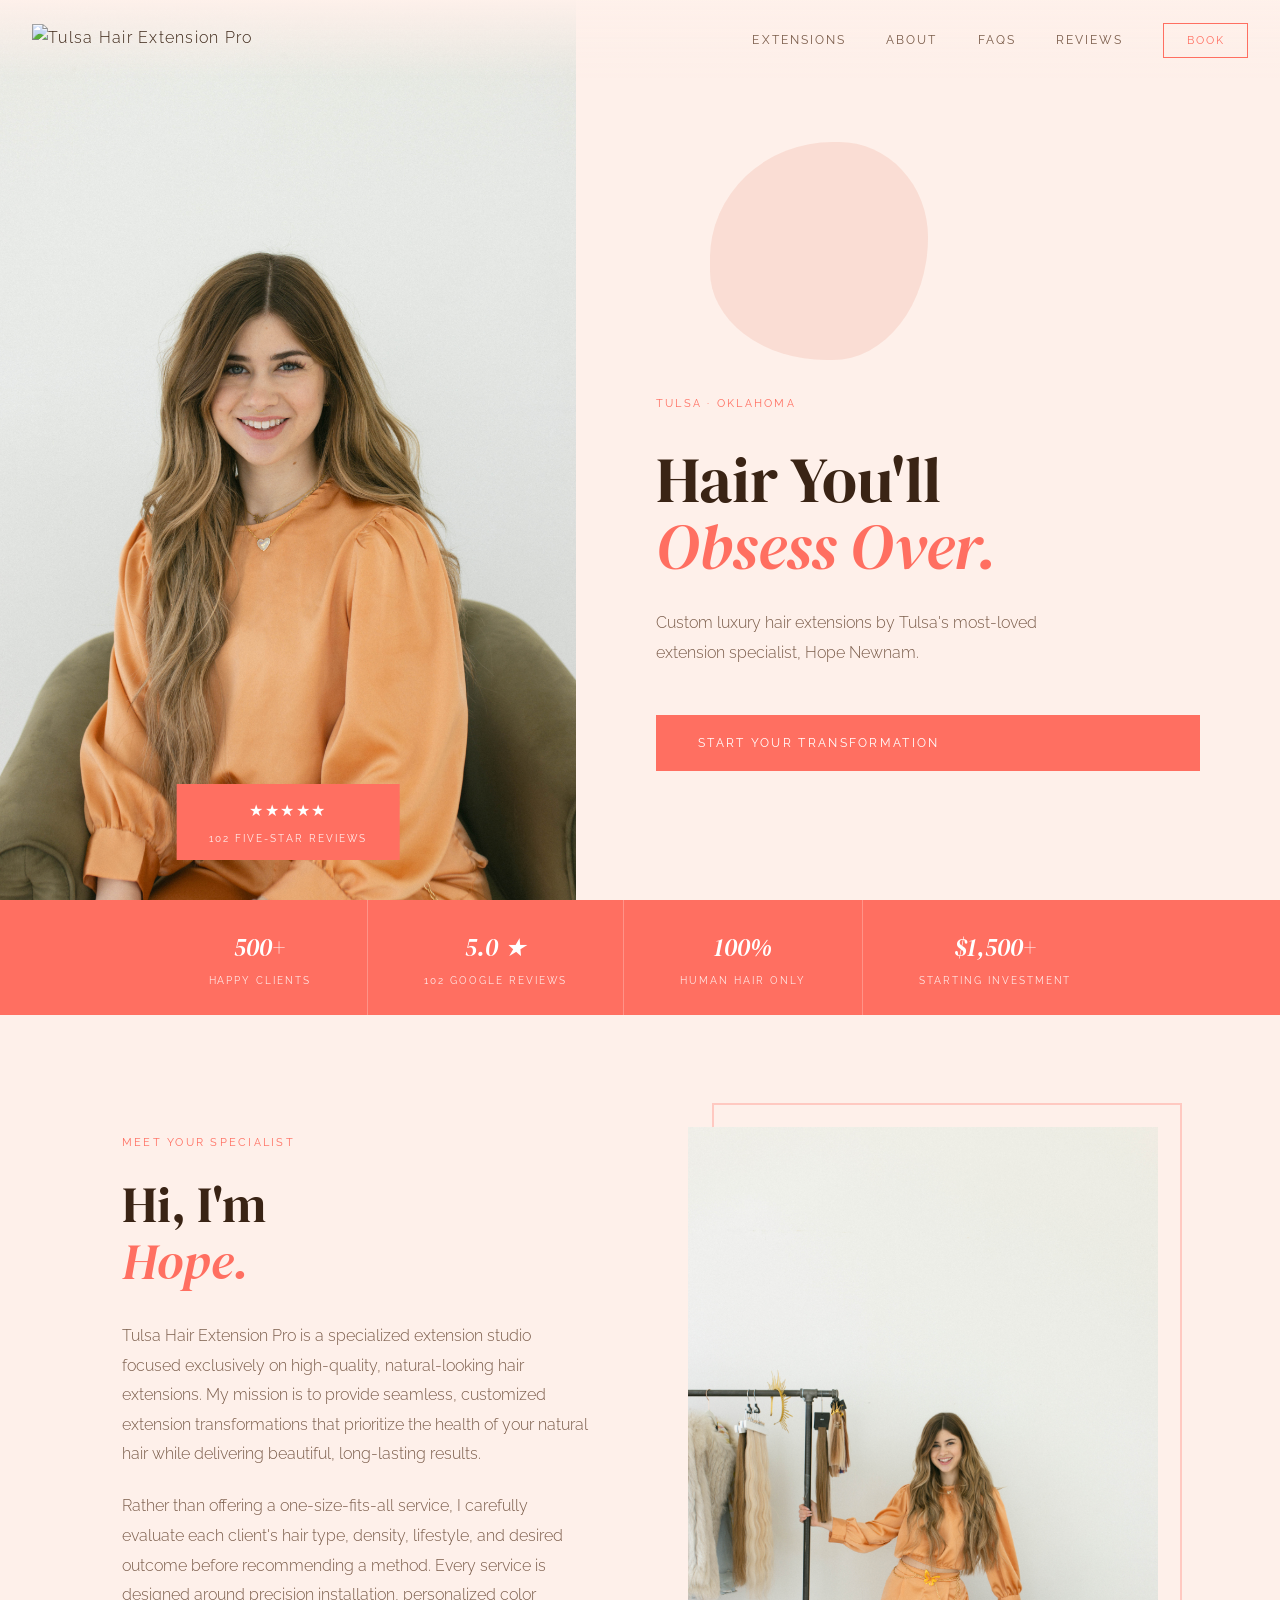
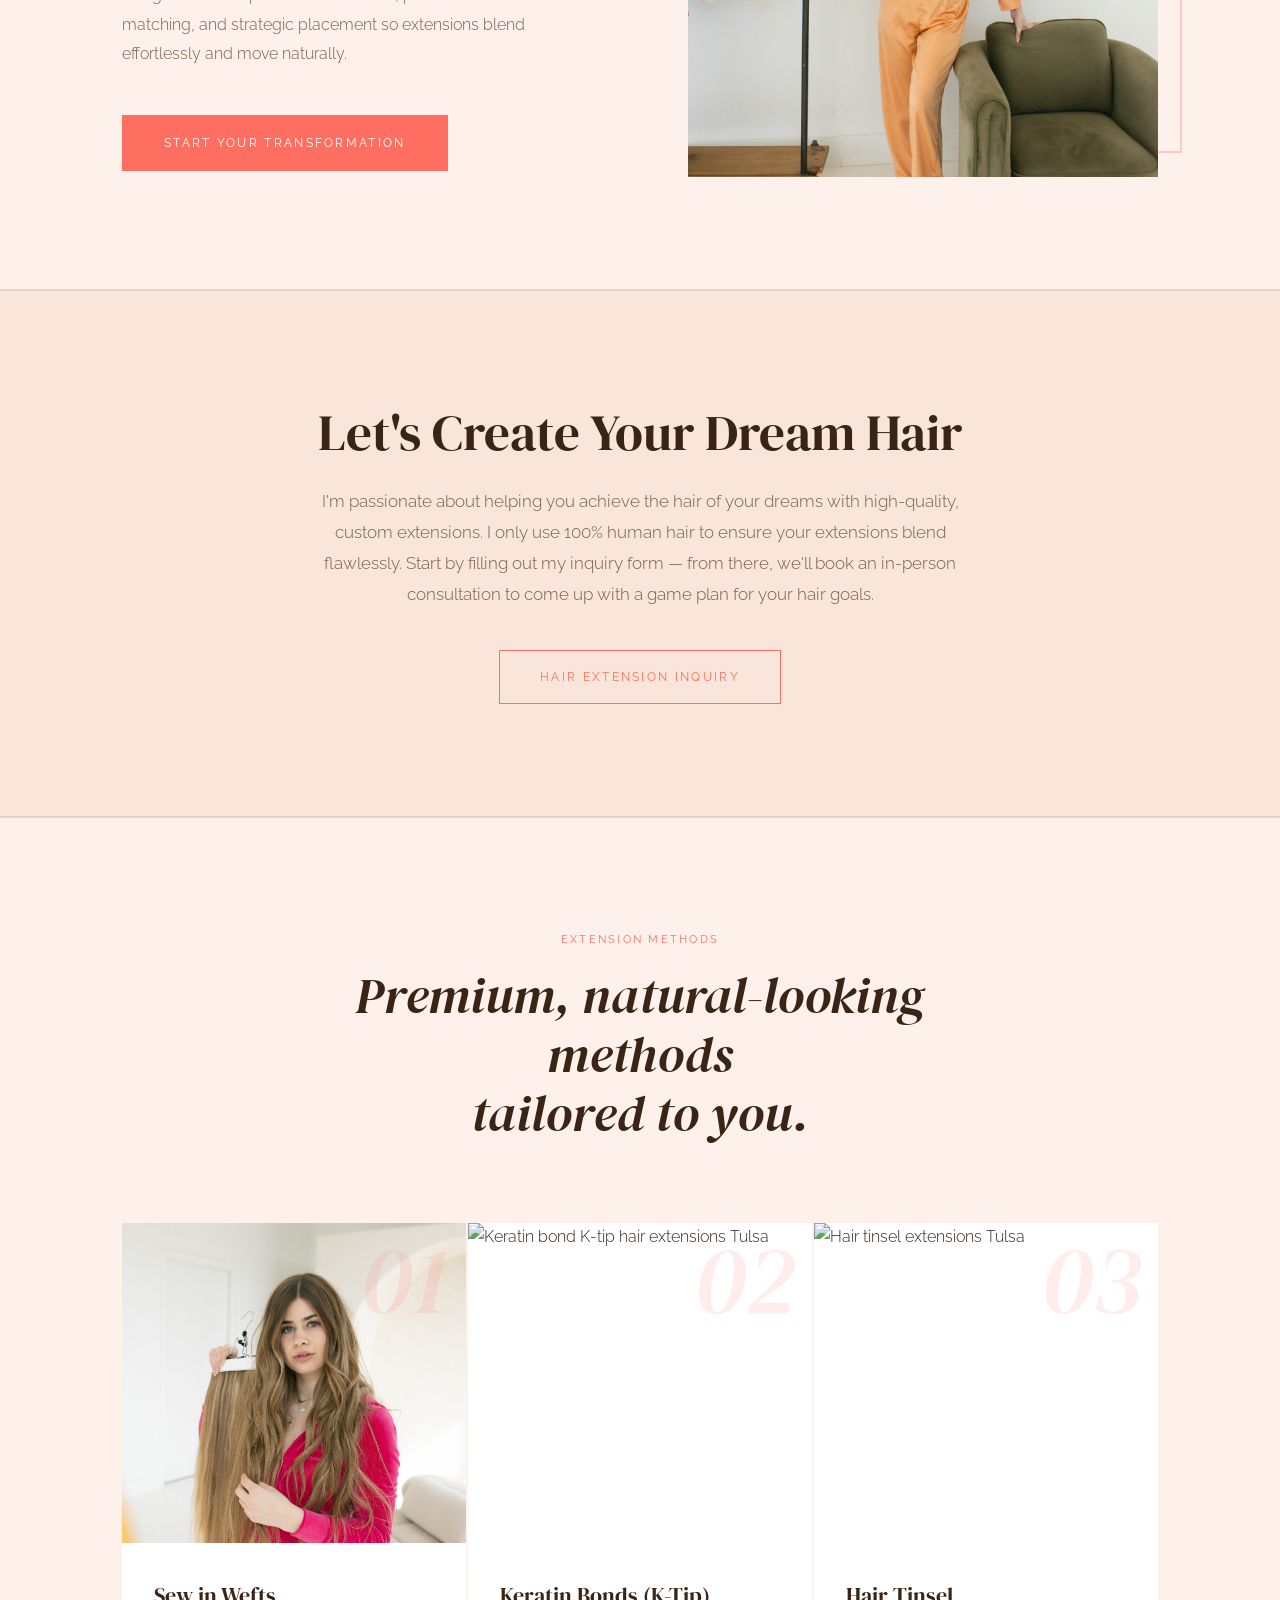
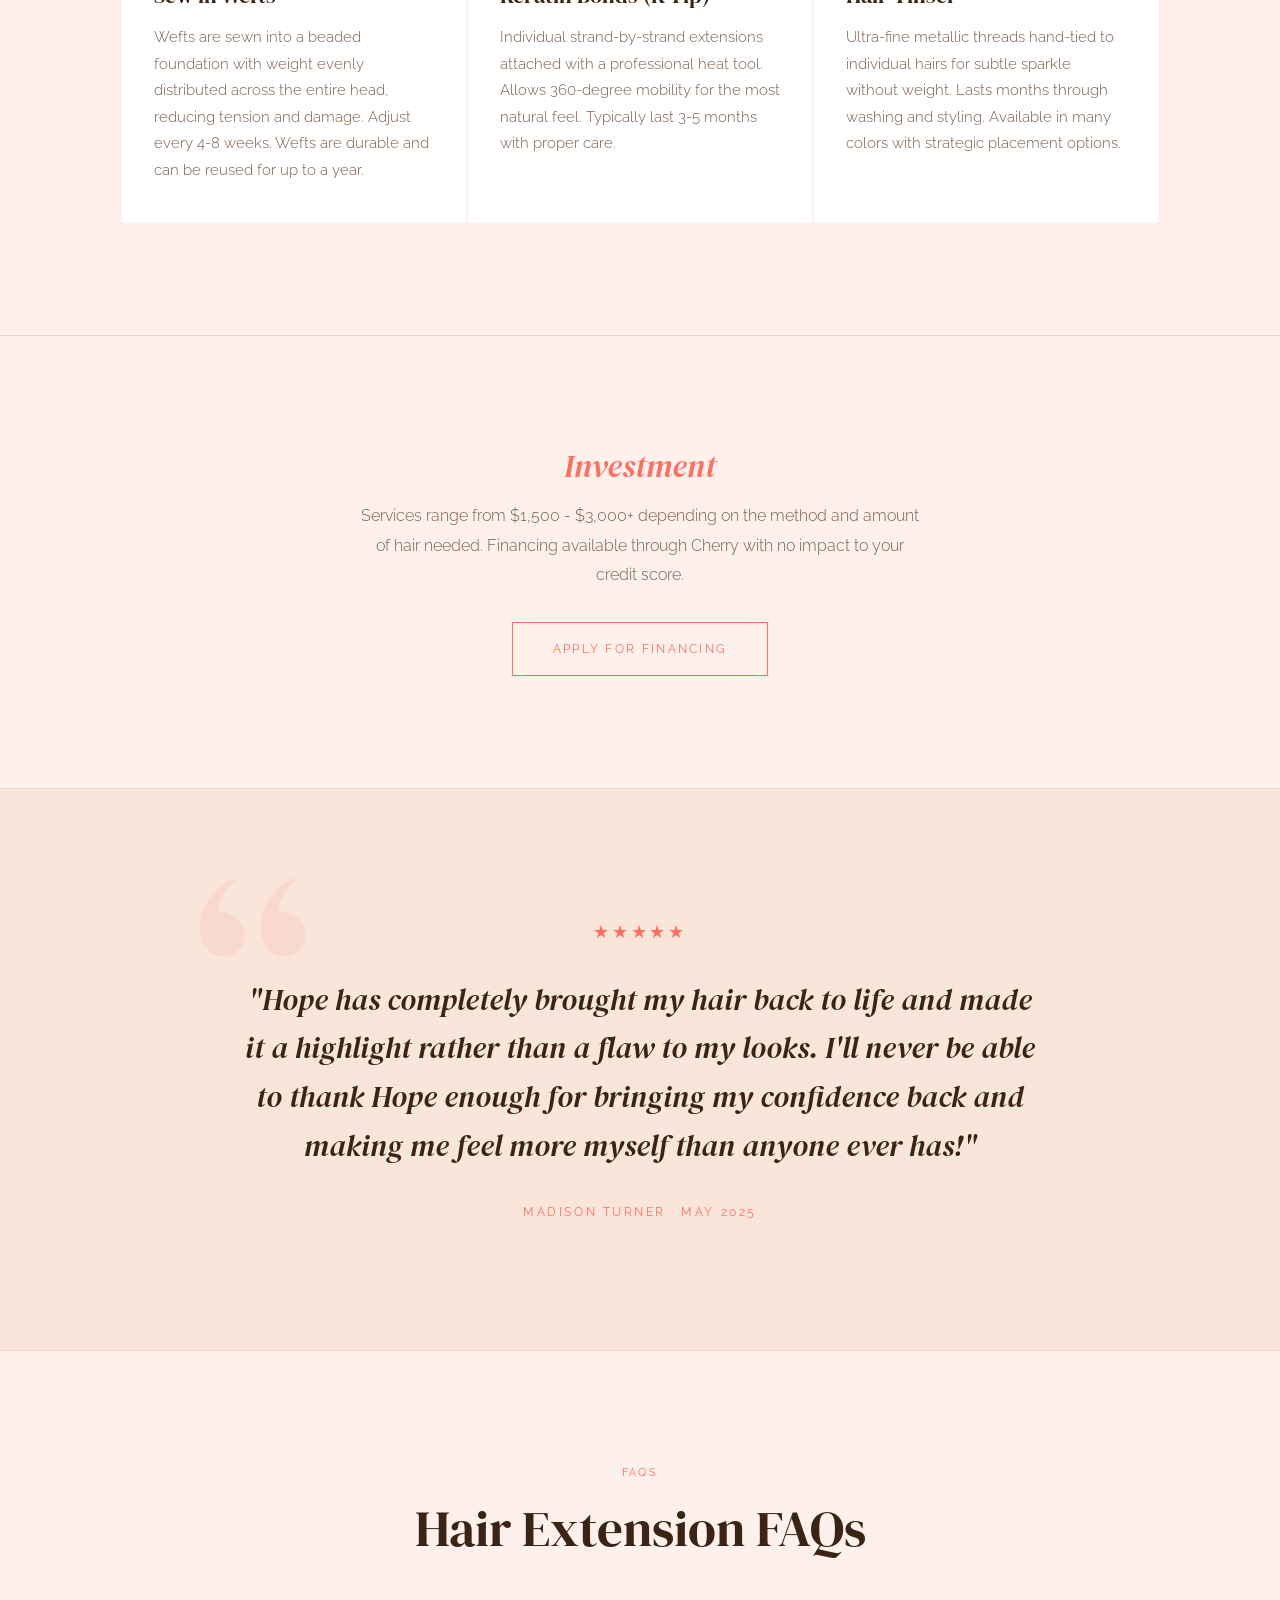
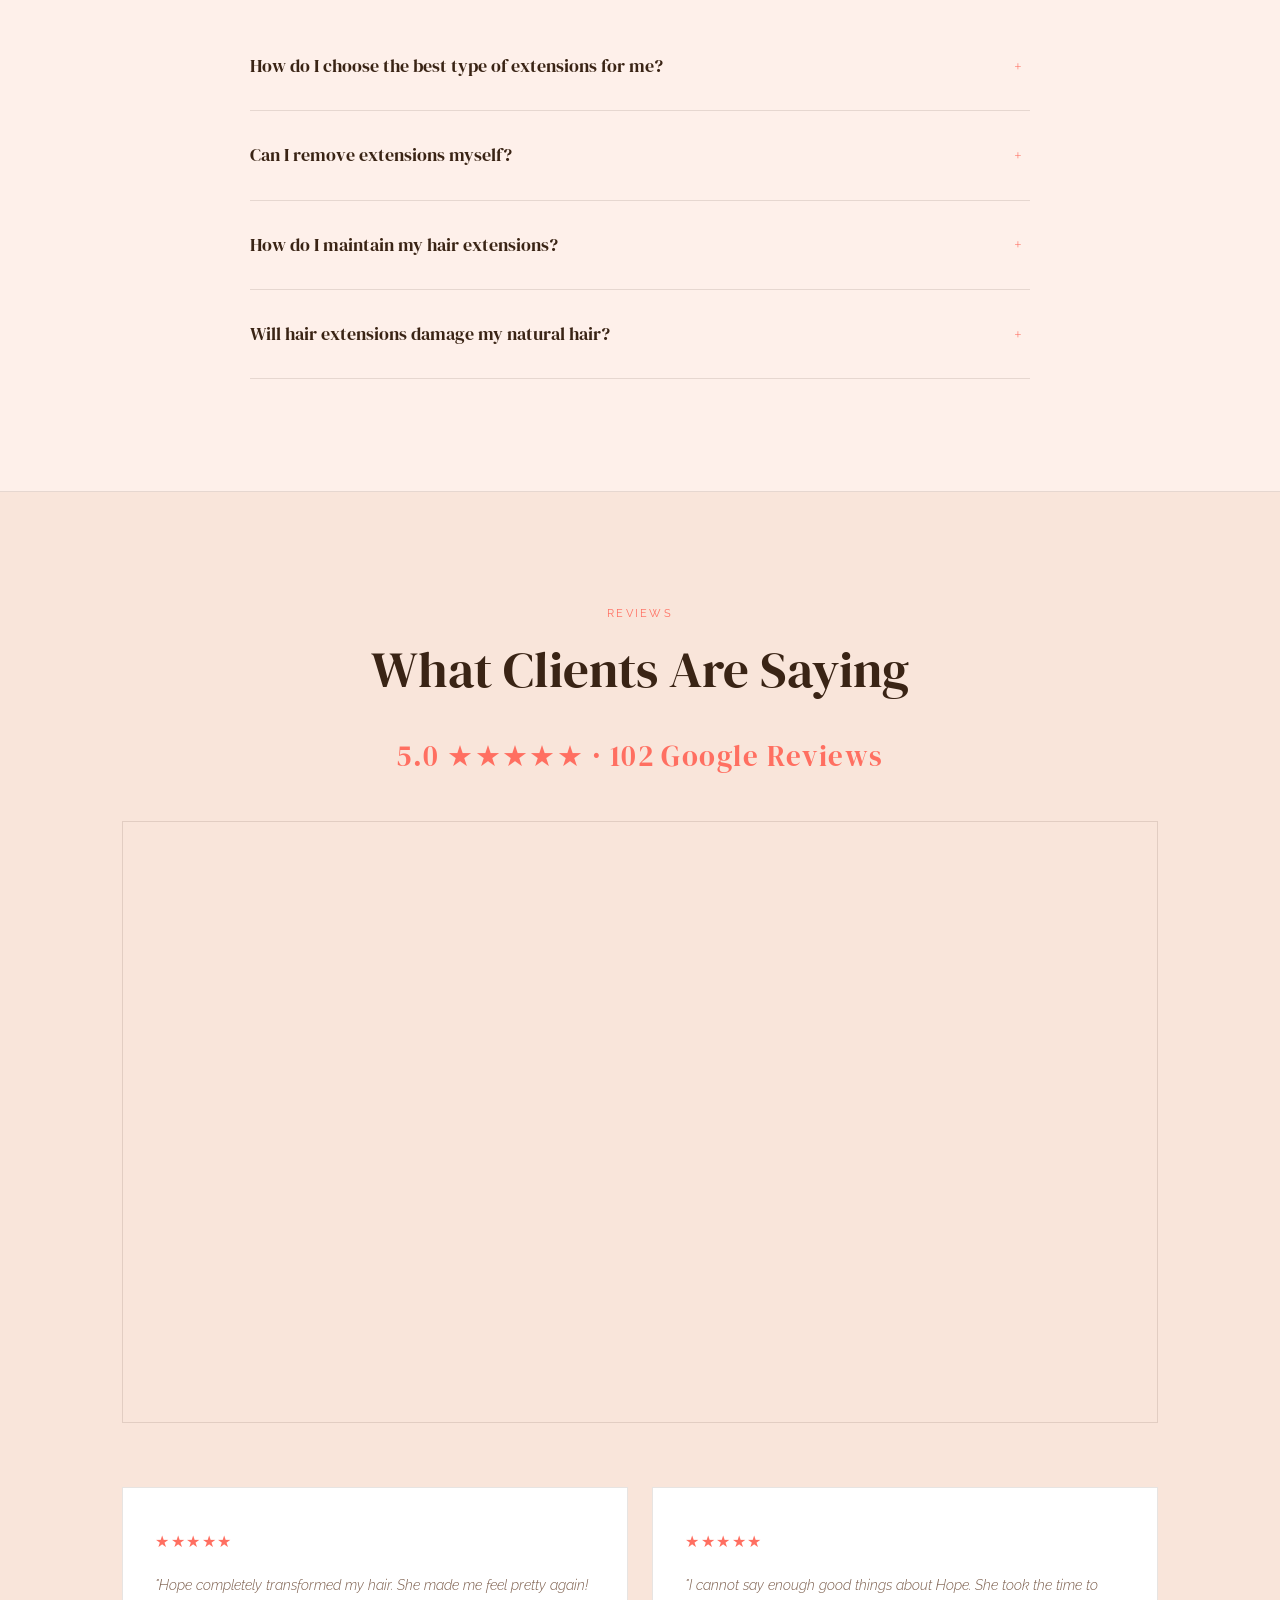
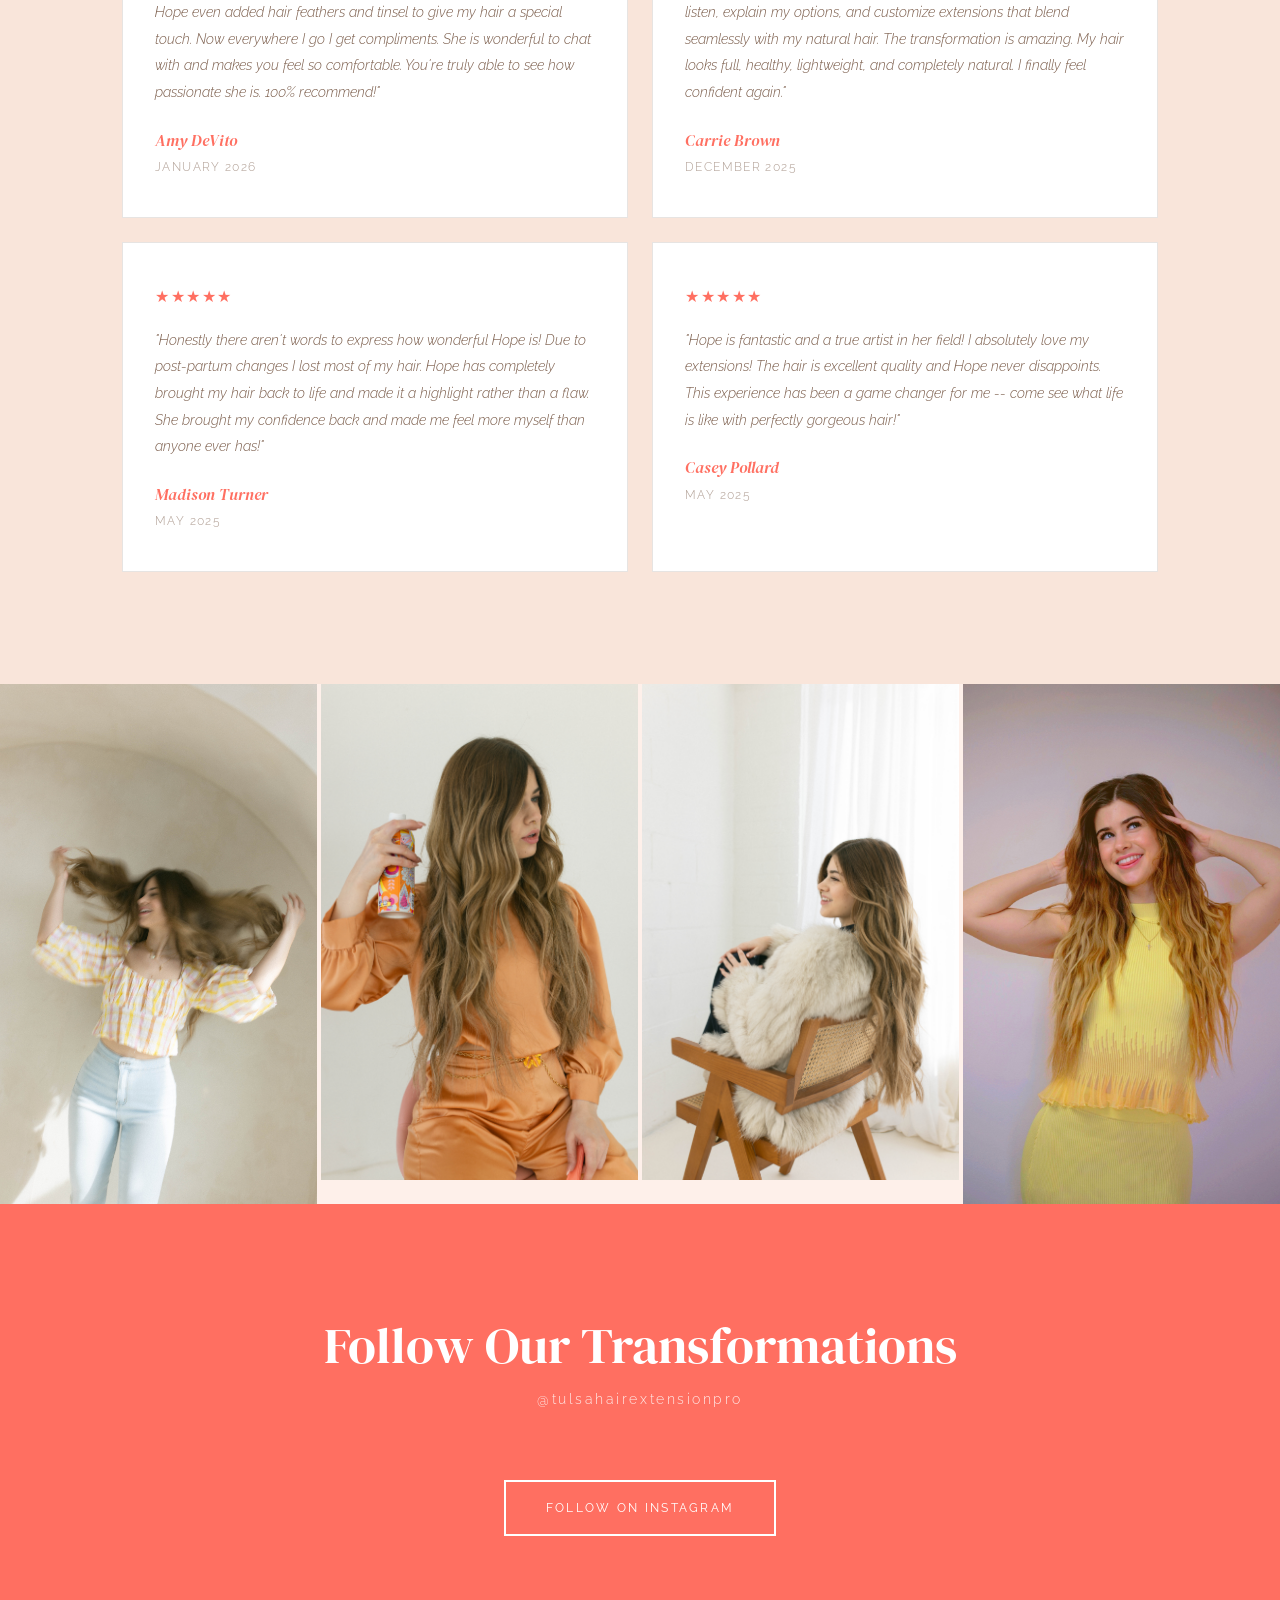
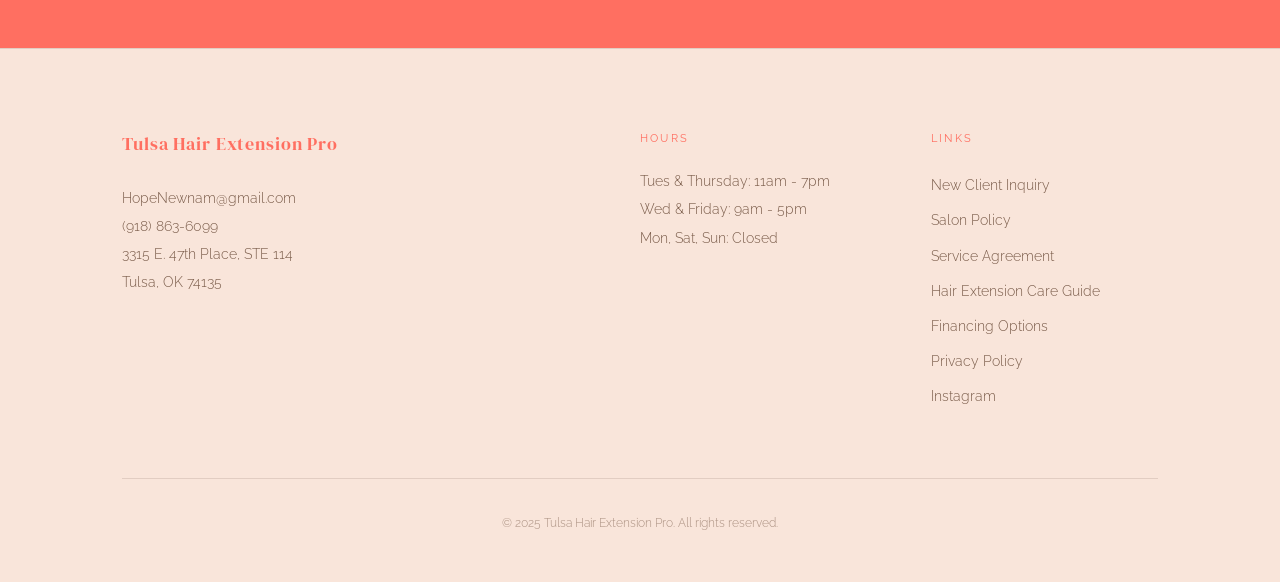
==== commit 81a0b084: "feat: replace CDN placeholder images with Hope's real brand photos - Hero portrait: IMG_6078 (seated" ====
--- a/index.html
+++ b/index.html
@@ -75,7 +75,7 @@
   <section id="hero" class="hero-split">
     <div class="hero-split-portrait">
       <img
-        src="https://images.leadconnectorhq.com/image/f_webp/q_80/r_1200/u_https://assets.cdn.filesafe.space/eOLOvMfs3a79iAm2eaMg/media/69c1c6f25d24960123a8f8af.jpg"
+        src="images/IMG_6078.JPG"
         alt="Hope Newnam - Hair Extension Specialist in Tulsa, OK"
         width="600"
         height="800"
@@ -135,8 +135,8 @@
         </div>
         <div class="about-editorial-image reveal">
           <img
-            src="https://images.leadconnectorhq.com/image/f_webp/q_80/r_1200/u_https://assets.cdn.filesafe.space/eOLOvMfs3a79iAm2eaMg/media/68b8f0fe32a2304714a0c95e.jpeg"
-            alt="Hair extension transformation results by Hope Newnam"
+            src="images/IMG_5921.JPG"
+            alt="Hope Newnam with her hair extension collection in Tulsa studio"
             loading="lazy"
             width="600"
             height="650"
@@ -176,7 +176,7 @@
           <span class="extension-card-number" aria-hidden="true">01</span>
           <img
             class="extension-card-image"
-            src="https://images.leadconnectorhq.com/image/f_webp/q_80/r_1200/u_https://assets.cdn.filesafe.space/eOLOvMfs3a79iAm2eaMg/media/68b8f1112458547c3d978e30.jpeg"
+            src="images/IMG_6046.JPG"
             alt="Sew-in weft hair extensions Tulsa"
             loading="lazy"
             width="400"
@@ -355,6 +355,26 @@
           <span class="review-date">May 2025</span>
         </div>
 
+      </div>
+    </div>
+  </section>
+
+  <!-- ==============================
+       PHOTO GALLERY MOSAIC
+       ============================== -->
+  <section class="photo-gallery" aria-label="Gallery of Hope's work and studio">
+    <div class="photo-gallery-grid">
+      <div class="gallery-item gallery-item--tall">
+        <img src="images/IMG_6060.JPG" alt="Hope Newnam tossing her extensions with joy" loading="lazy" width="600" height="800">
+      </div>
+      <div class="gallery-item gallery-item--square">
+        <img src="images/IMG_6122.JPG" alt="Hope styling her hair extensions in the studio" loading="lazy" width="600" height="600">
+      </div>
+      <div class="gallery-item gallery-item--square">
+        <img src="images/IMG_6092.JPG" alt="Hope with gorgeous long flowing extensions" loading="lazy" width="600" height="600">
+      </div>
+      <div class="gallery-item gallery-item--tall">
+        <img src="images/FullSizeRender.jpeg" alt="Hope with beautiful extension results" loading="lazy" width="600" height="800">
       </div>
     </div>
   </section>
--- a/styles.css
+++ b/styles.css
@@ -1417,6 +1417,59 @@
 }
 
 /* ============================================
+   PHOTO GALLERY MOSAIC
+   ============================================ */
+
+.photo-gallery {
+  overflow: hidden;
+}
+
+.photo-gallery-grid {
+  display: grid;
+  grid-template-columns: 1fr 1fr 1fr 1fr;
+  grid-template-rows: auto;
+  gap: 4px;
+  height: 520px;
+}
+
+.gallery-item {
+  overflow: hidden;
+  position: relative;
+}
+
+.gallery-item--tall {
+  grid-row: span 2;
+}
+
+.gallery-item img {
+  width: 100%;
+  height: 100%;
+  object-fit: cover;
+  object-position: center top;
+  display: block;
+  transition: transform 0.6s ease;
+}
+
+.gallery-item:hover img {
+  transform: scale(1.04);
+}
+
+@media (max-width: 700px) {
+  .photo-gallery-grid {
+    grid-template-columns: 1fr 1fr;
+    height: auto;
+  }
+
+  .gallery-item--tall {
+    grid-row: span 1;
+  }
+
+  .gallery-item img {
+    height: 220px;
+  }
+}
+
+/* ============================================
    INSTAGRAM CTA - SOLID CORAL
    ============================================ */
 
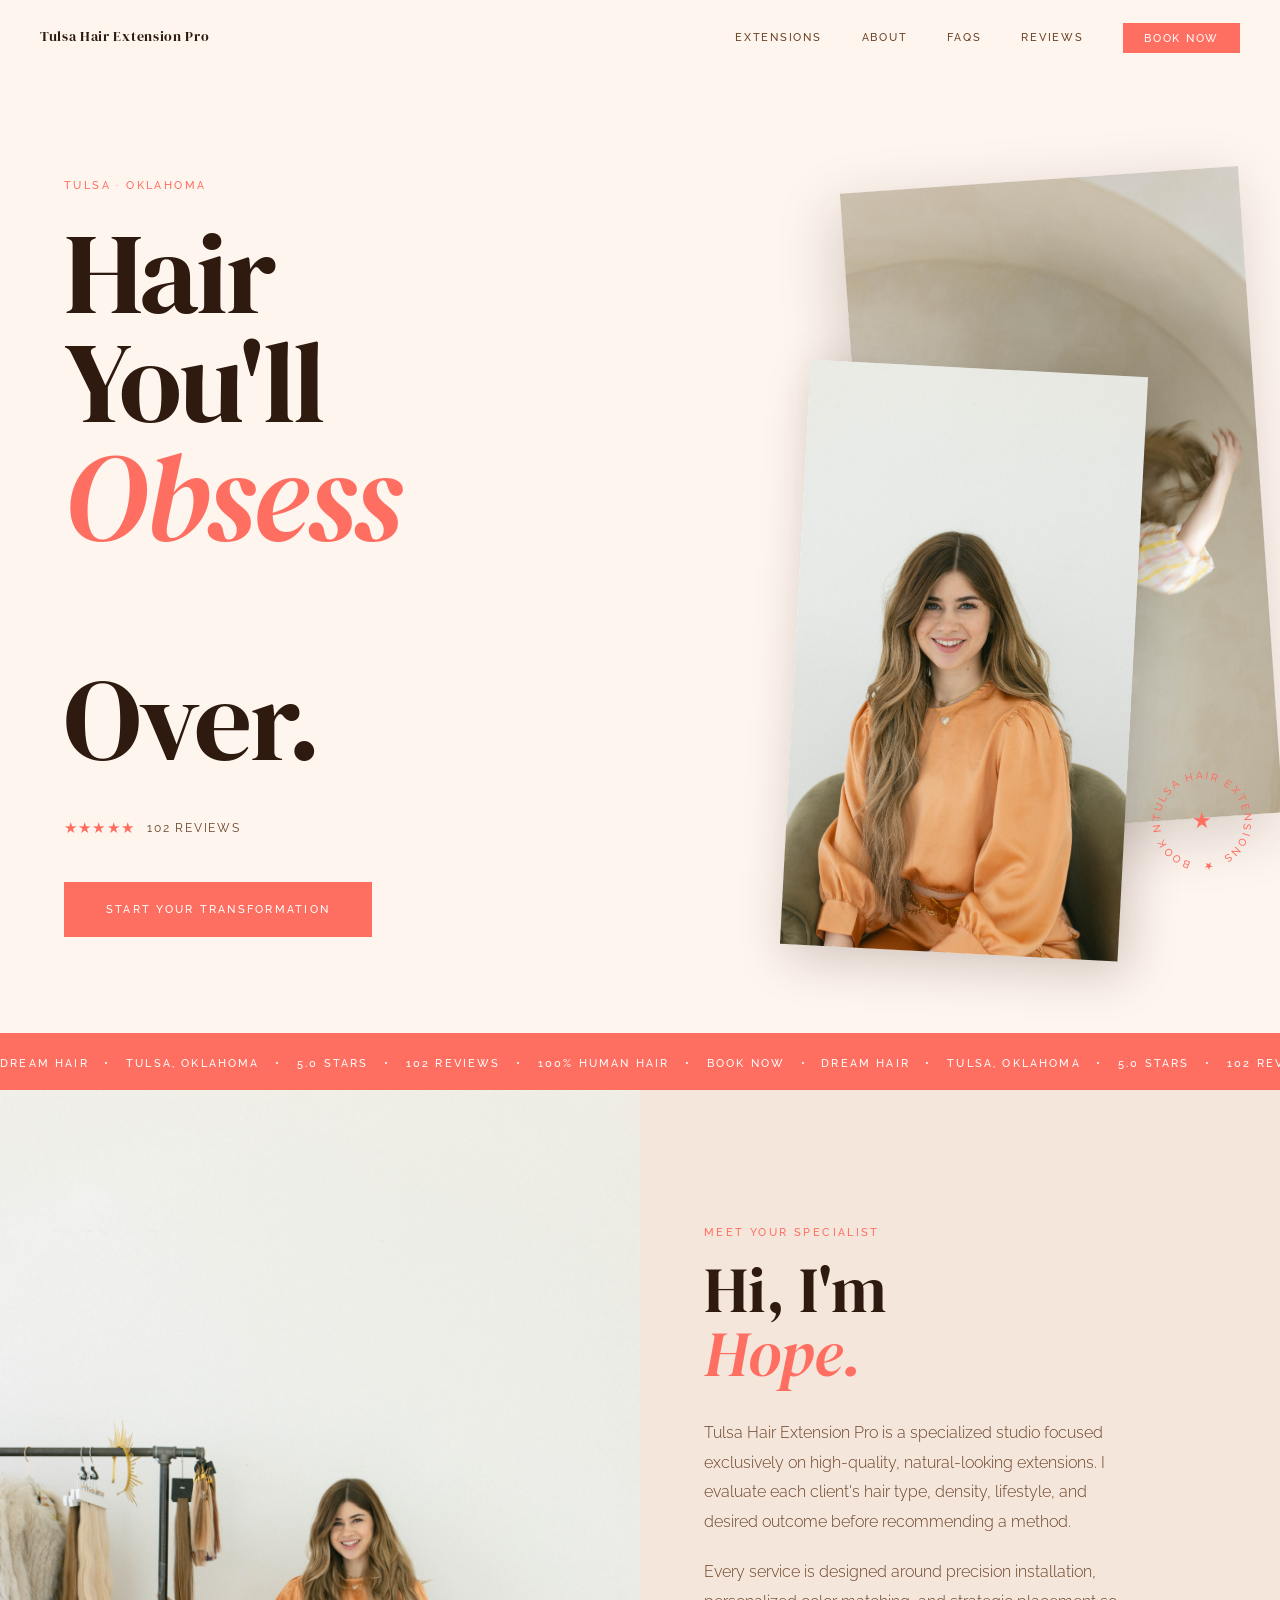
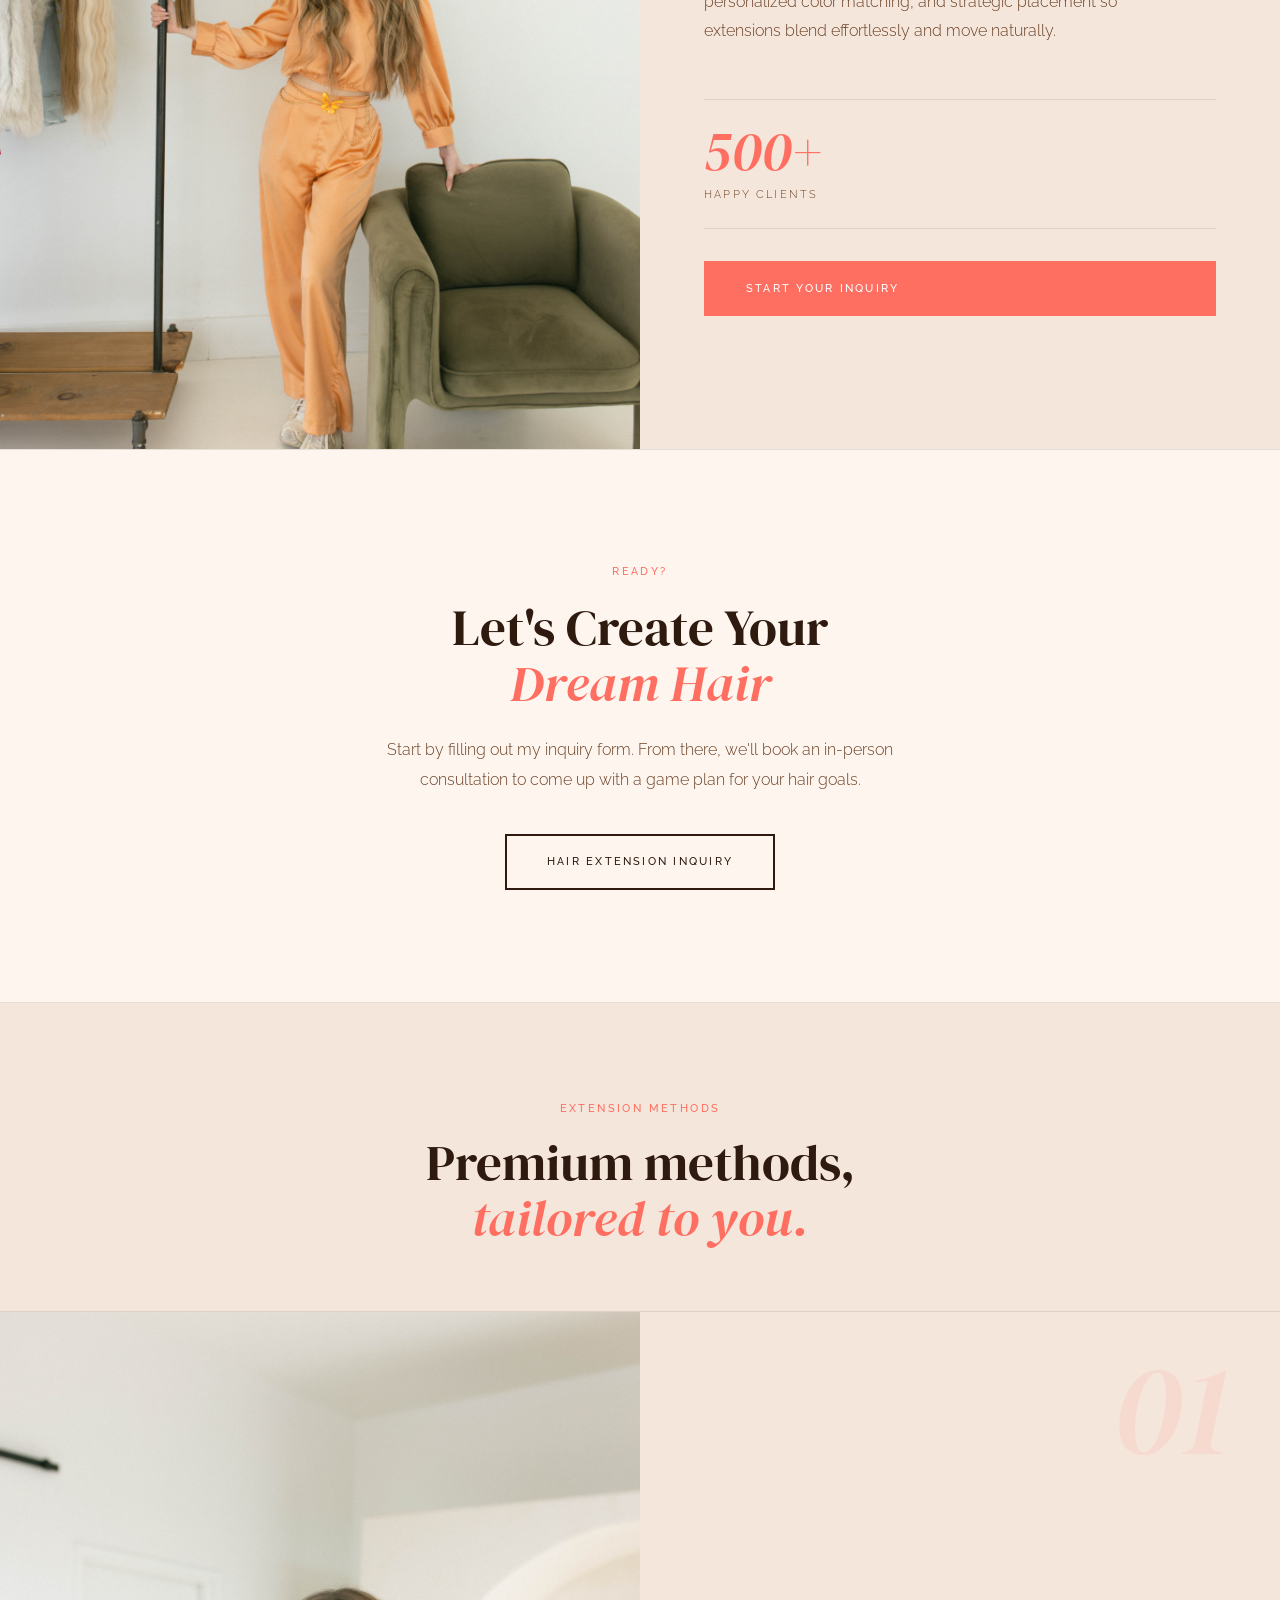
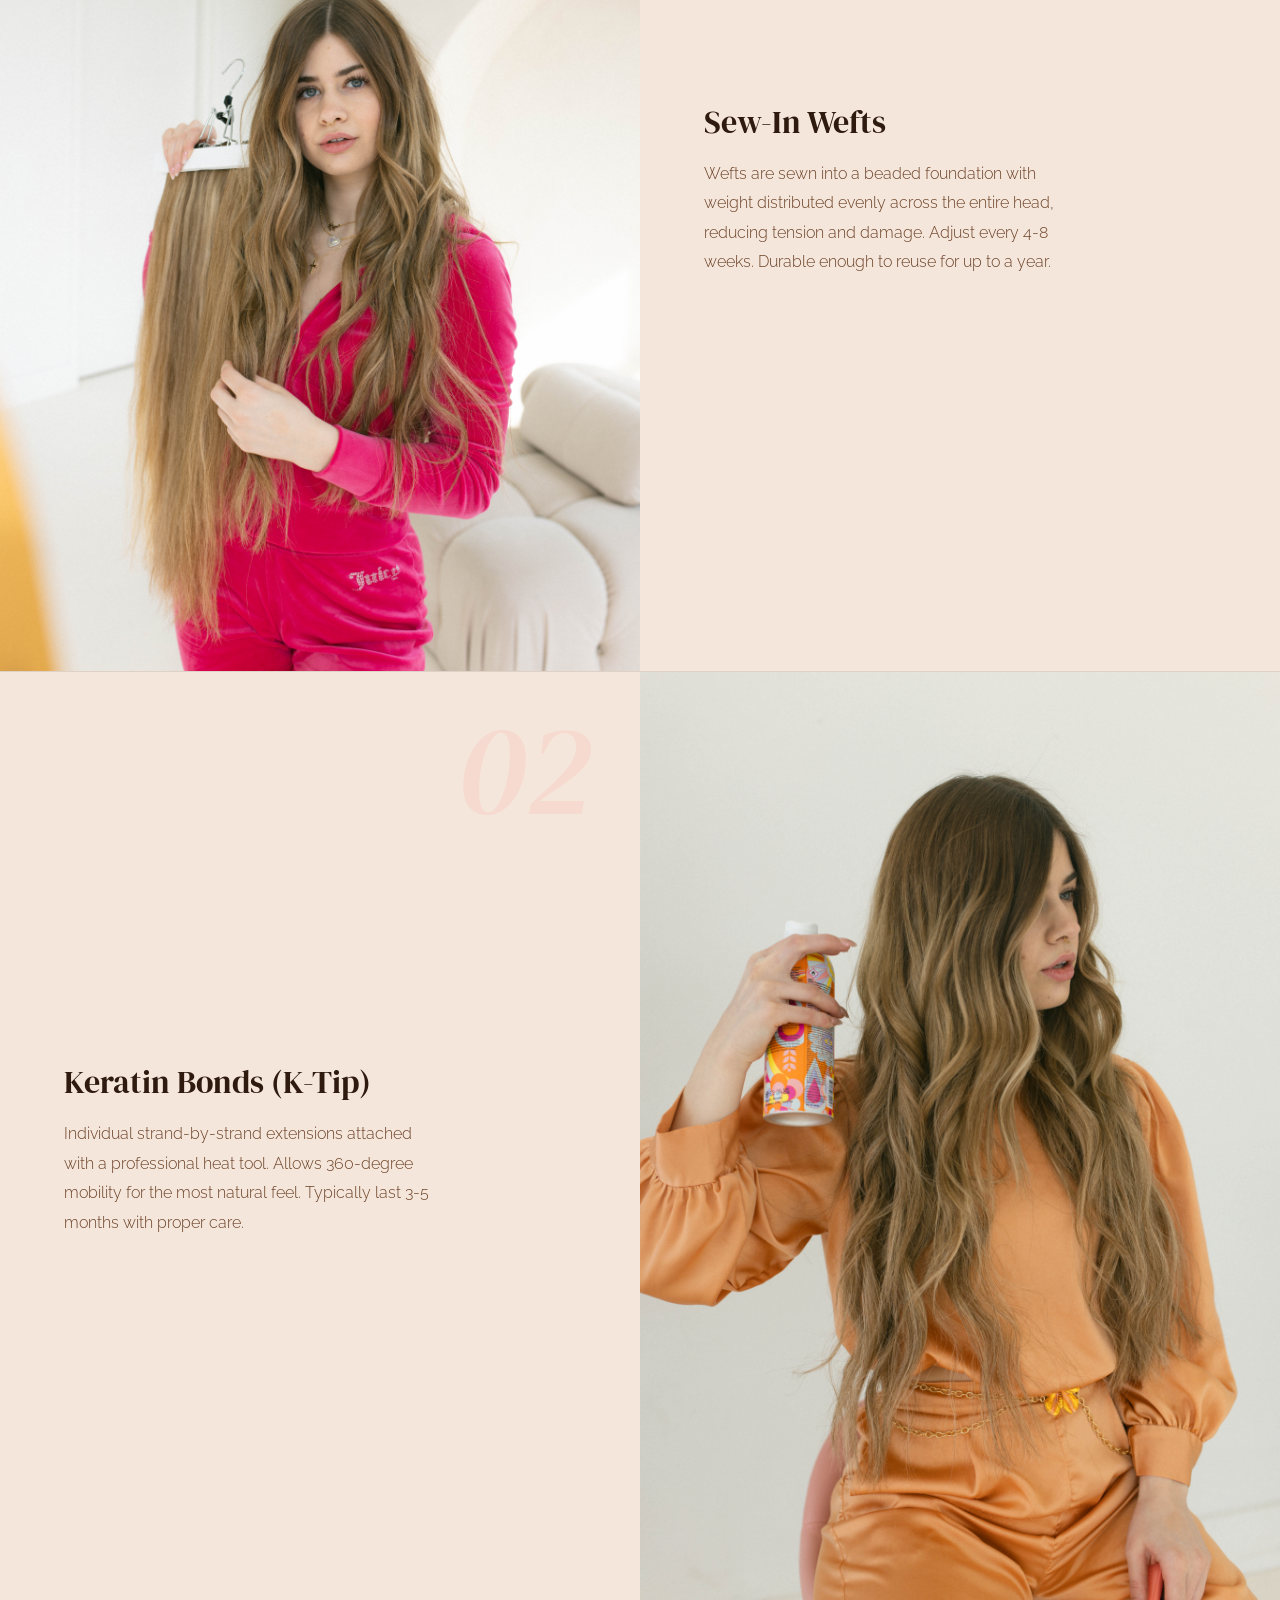
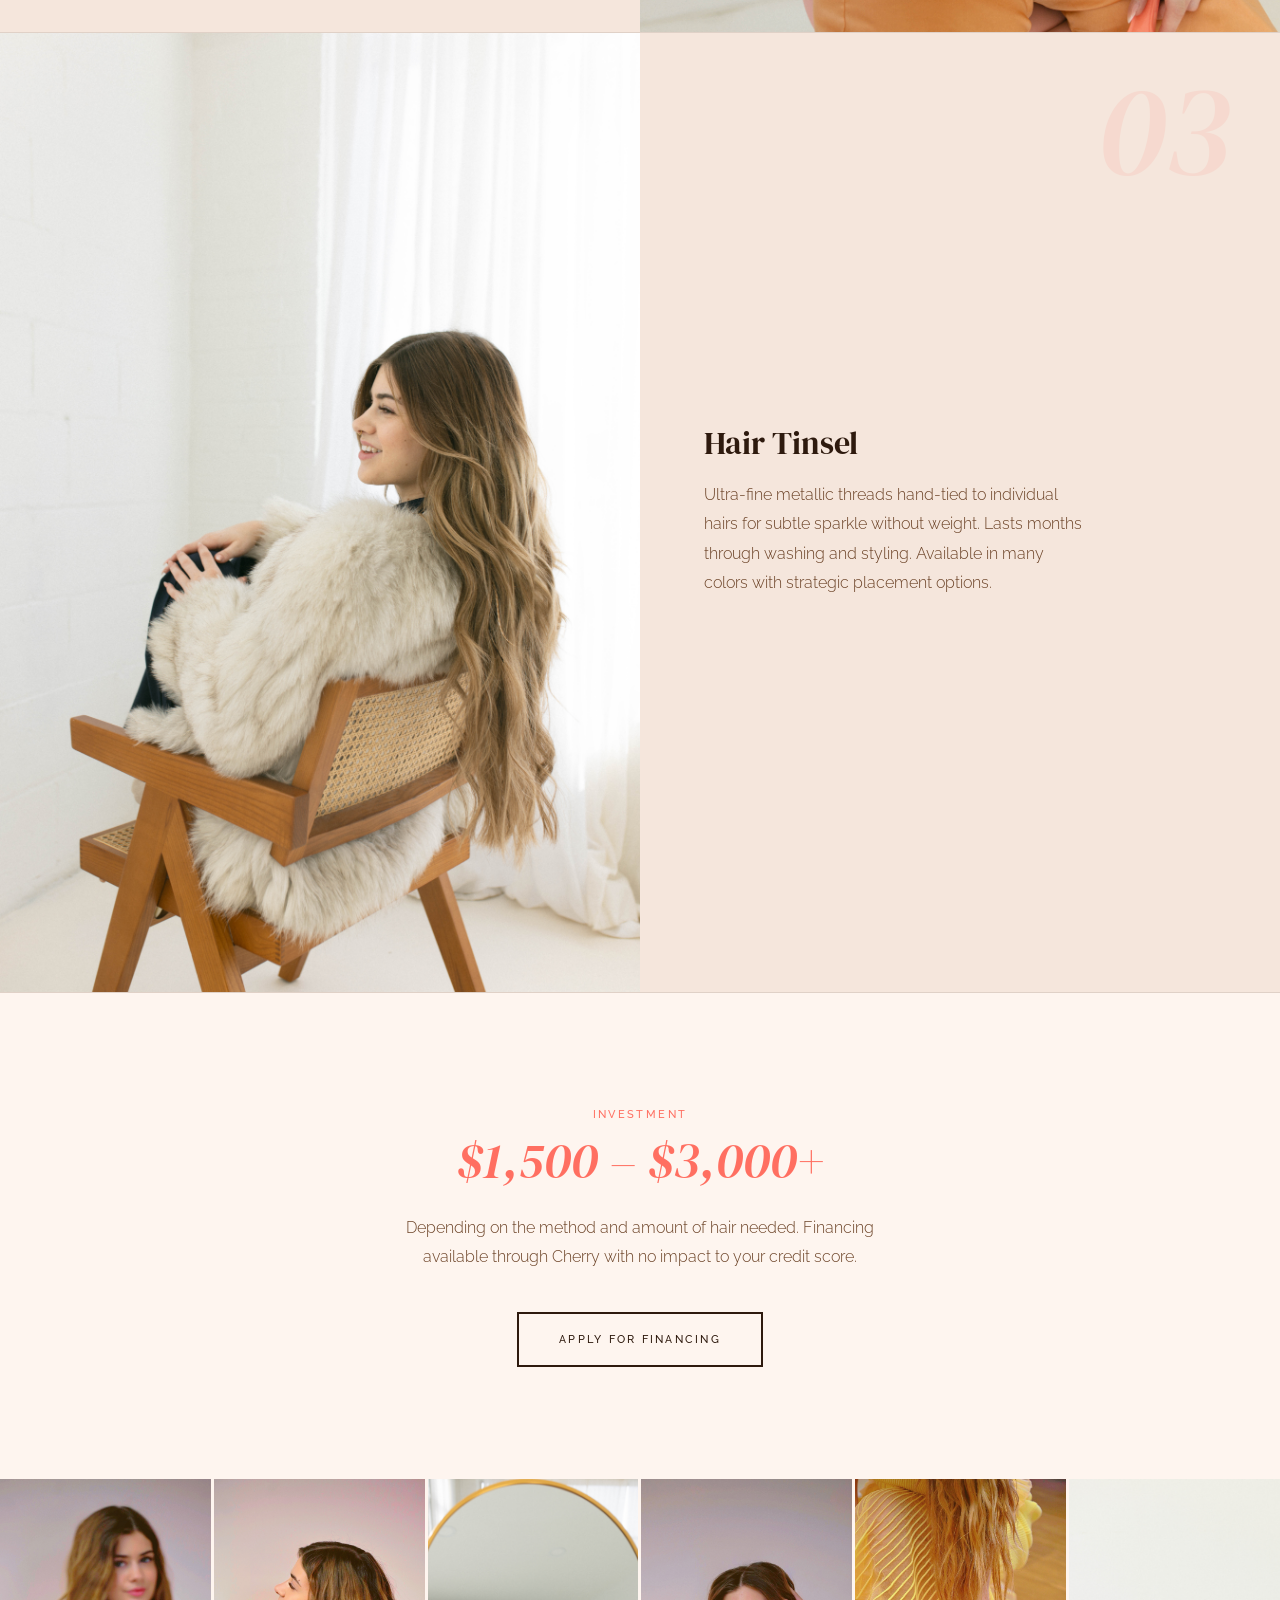
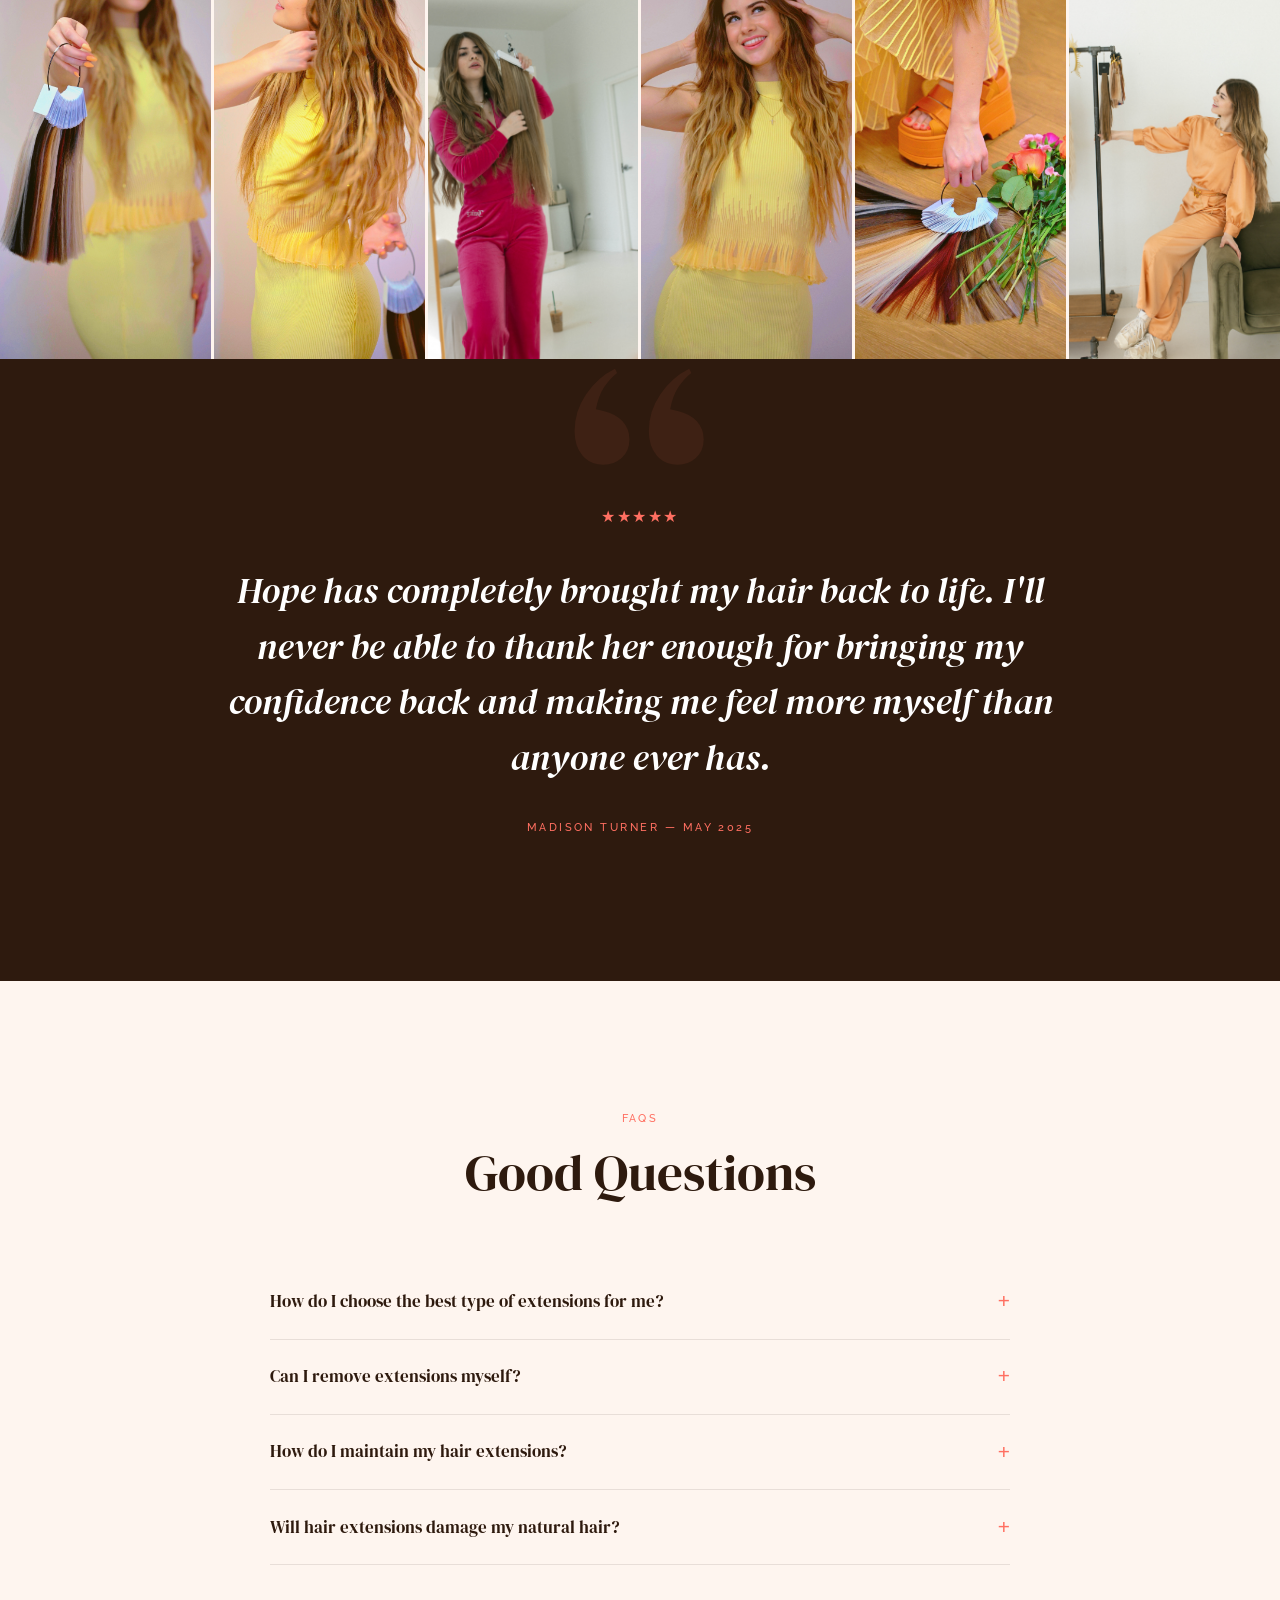
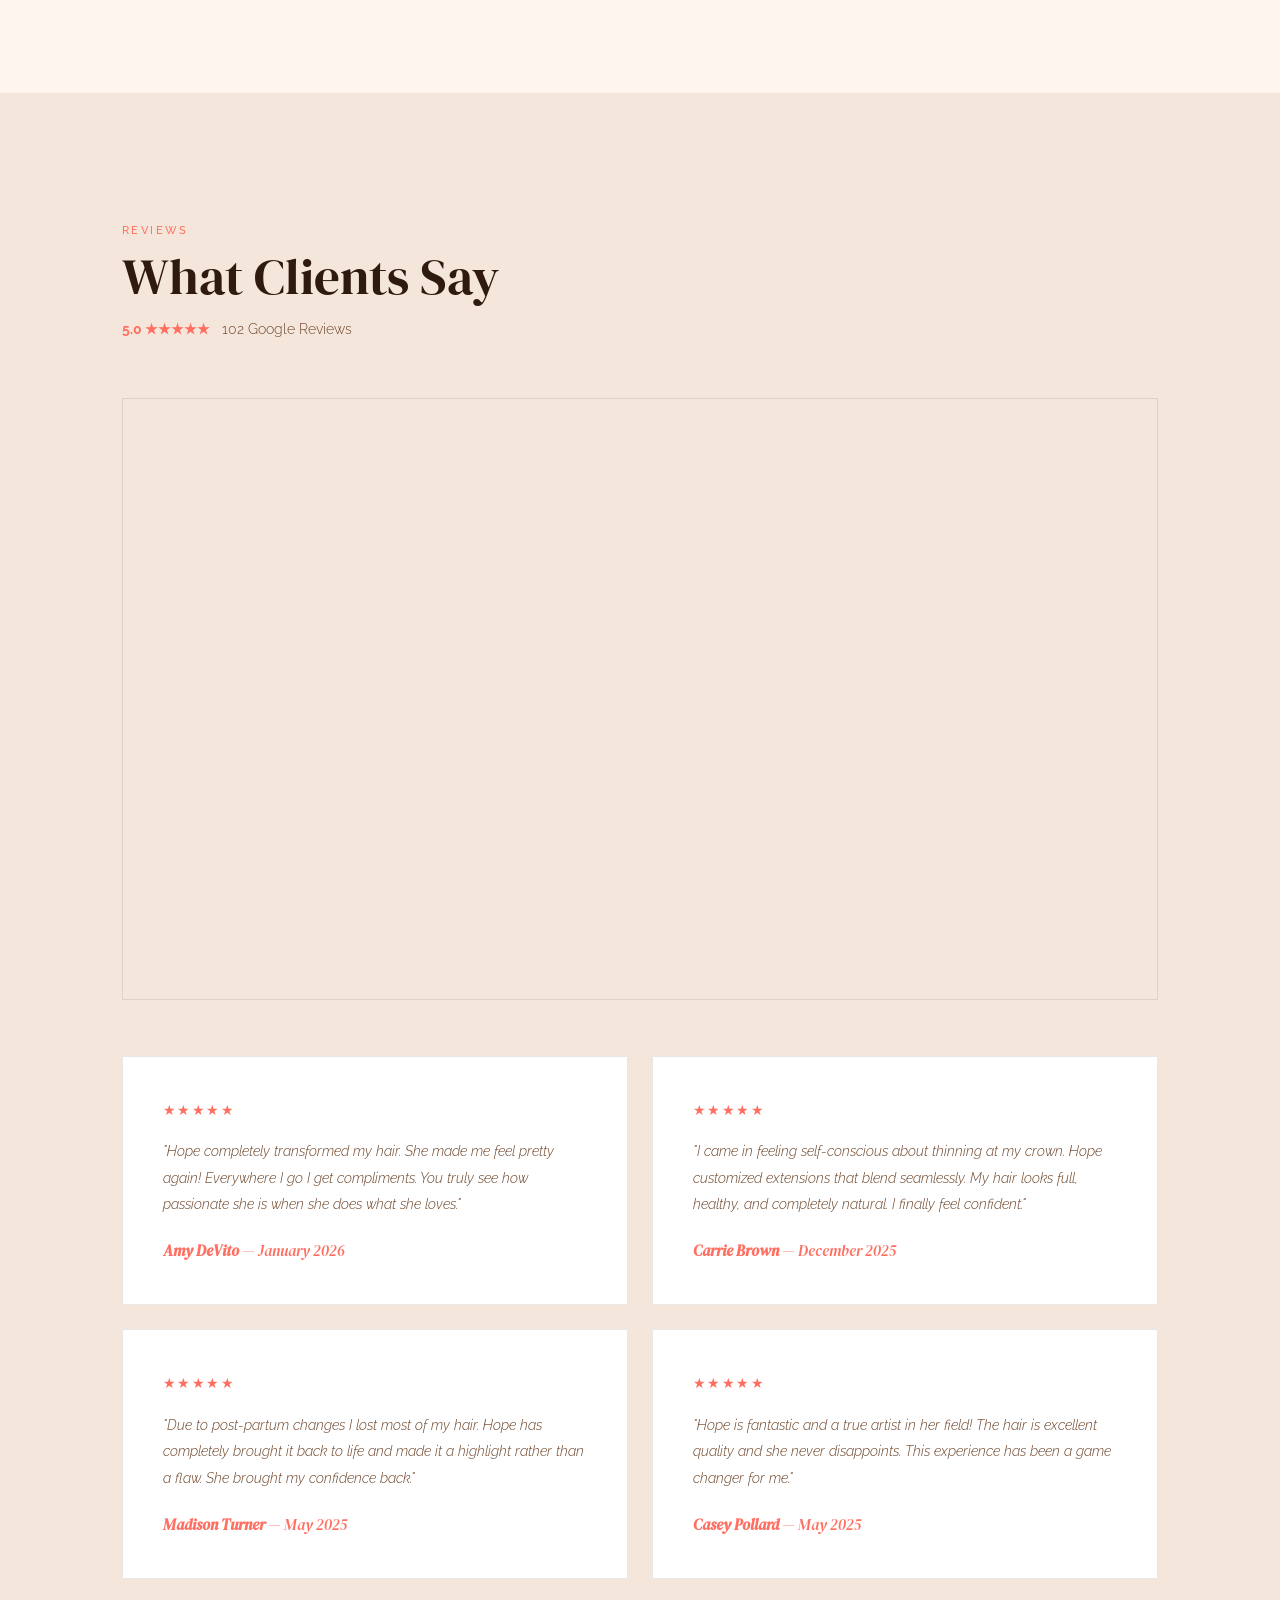
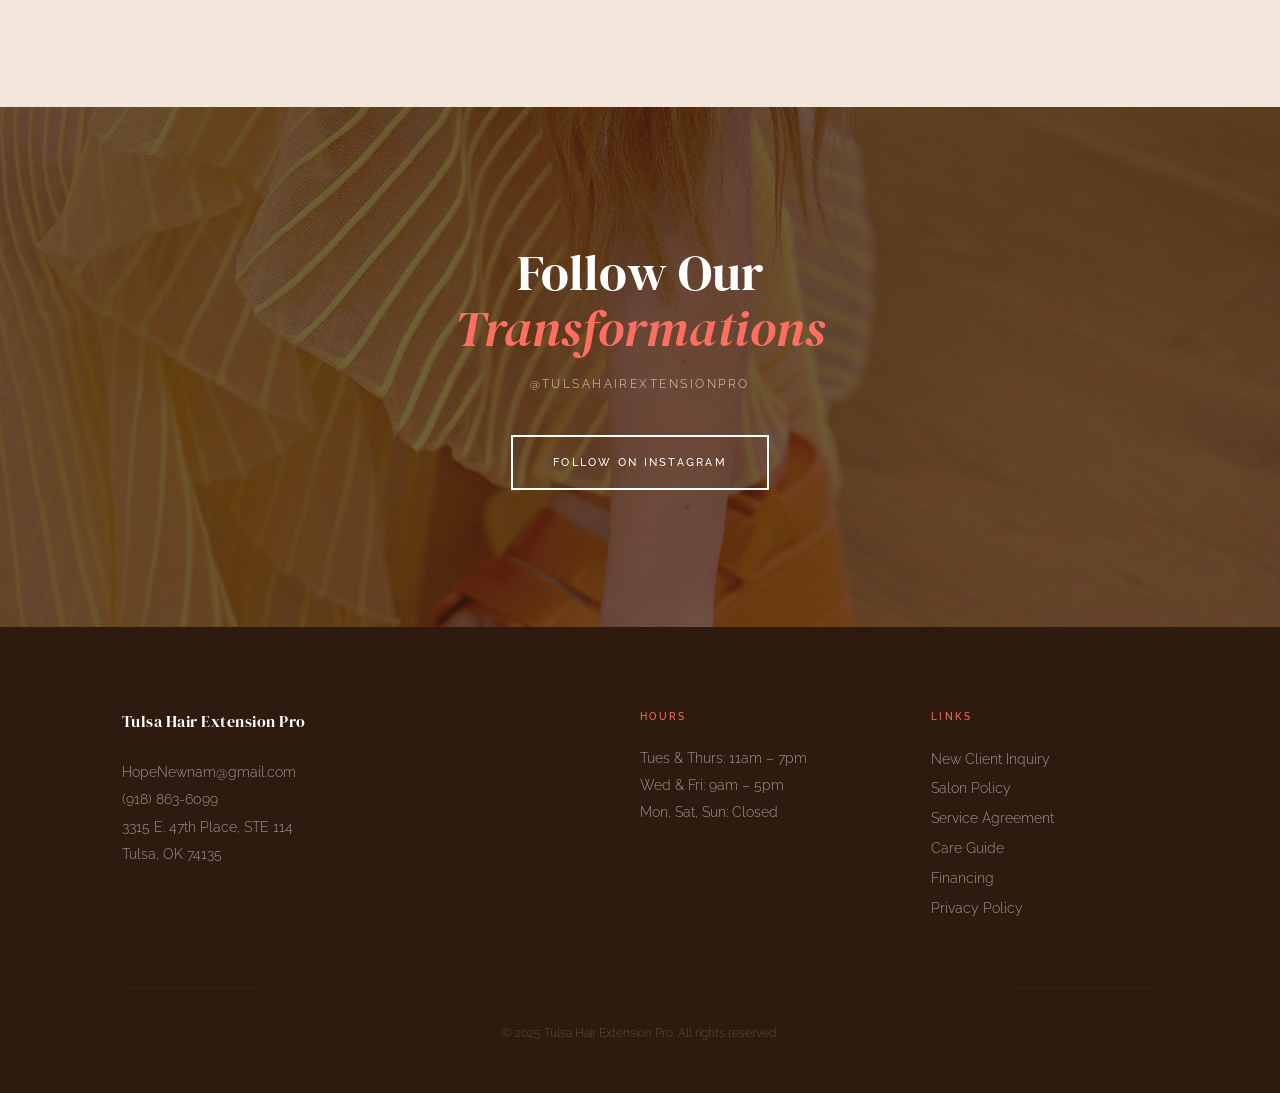
==== commit e1683875: "feat: complete ground-up editorial redesign with real photos Design: Joyful Editorial - giant stacke" ====
--- a/index.html
+++ b/index.html
@@ -7,18 +7,14 @@
   <meta name="description" content="Premium sew-in weft and K-tip hair extensions in Tulsa, OK. Solo specialist Hope Newnam creates seamless, customized transformations. Investments from $1,500.">
   <link rel="canonical" href="https://tulsahairextensionpro.com/">
   <meta property="og:title" content="Luxury Hair Extensions Tulsa | Tulsa Hair Extension Pro">
-  <meta property="og:description" content="Premium sew-in weft and K-tip hair extensions in Tulsa, OK. Solo specialist Hope Newnam creates seamless, customized transformations. Investments from $1,500.">
+  <meta property="og:description" content="Premium sew-in weft and K-tip hair extensions in Tulsa, OK. Solo specialist Hope Newnam creates seamless, customized transformations.">
   <meta property="og:url" content="https://tulsahairextensionpro.com/">
   <meta property="og:type" content="website">
-  <meta property="og:image" content="https://assets.cdn.filesafe.space/eOLOvMfs3a79iAm2eaMg/media/69c1c6f25d24960123a8f8af.jpg">
+  <meta property="og:image" content="images/IMG_6078.JPG">
   <meta name="twitter:card" content="summary_large_image">
-  <meta name="twitter:title" content="Luxury Hair Extensions Tulsa | Tulsa Hair Extension Pro">
-  <meta name="twitter:description" content="Premium sew-in weft and K-tip hair extensions in Tulsa, OK.">
   <link rel="preconnect" href="https://fonts.googleapis.com">
   <link rel="preconnect" href="https://fonts.gstatic.com" crossorigin>
-  <link rel="preconnect" href="https://assets.cdn.filesafe.space">
-  <link rel="preconnect" href="https://images.leadconnectorhq.com">
-  <link href="https://fonts.googleapis.com/css2?family=DM+Serif+Display:ital@0;1&family=Raleway:wght@200;300;400;500&display=swap" rel="stylesheet">
+  <link href="https://fonts.googleapis.com/css2?family=DM+Serif+Display:ital@0;1&family=Raleway:wght@300;400;500;600&display=swap" rel="stylesheet">
   <link rel="stylesheet" href="styles.css">
   <script type="application/ld+json">
   {
@@ -45,349 +41,349 @@
 <body>
 
   <!-- ==============================
-       NAVIGATION
+       NAV
        ============================== -->
   <nav class="nav" id="main-nav">
-    <a href="index.html" class="nav-logo">
-      <img
-        src="https://assets.cdn.filesafe.space/eOLOvMfs3a79iAm2eaMg/media/67fe6bab266b6f6610960ccf.png"
-        alt="Tulsa Hair Extension Pro"
-        class="nav-logo-img"
-      >
-    </a>
-    <div class="nav-toggle" id="nav-toggle" aria-label="Menu">
-      <span></span>
-      <span></span>
-      <span></span>
-    </div>
-    <ul class="nav-links" id="nav-links">
+    <a href="index.html" class="nav-logo">Tulsa Hair Extension Pro</a>
+    <button class="nav-toggle" id="nav-toggle" aria-label="Open menu" aria-expanded="false">
+      <span></span><span></span><span></span>
+    </button>
+    <ul class="nav-links" id="nav-links" role="list">
       <li><a href="#extension-types">Extensions</a></li>
       <li><a href="#about-studio">About</a></li>
       <li><a href="#hair-extension-faqs">FAQs</a></li>
       <li><a href="#reviews">Reviews</a></li>
-      <li><a href="inquiry.html" class="nav-book">Book</a></li>
+      <li><a href="inquiry.html" class="nav-book">Book Now</a></li>
     </ul>
   </nav>
 
   <!-- ==============================
-       HERO - EDITORIAL SPLIT
-       ============================== -->
-  <section id="hero" class="hero-split">
-    <div class="hero-split-portrait">
+       HERO
+       ============================== -->
+  <section class="hero" id="hero" aria-label="Hero">
+    <div class="hero-text">
+      <span class="eyebrow">Tulsa &middot; Oklahoma</span>
+      <h1 class="hero-headline">
+        Hair<br>
+        You'll<br>
+        <em>Obsess</em><br>
+        Over.
+      </h1>
+      <div class="hero-meta">
+        <span class="hero-stars" aria-label="5 star rating">&#9733;&#9733;&#9733;&#9733;&#9733;</span>
+        <span class="hero-rating-text">102 reviews</span>
+      </div>
+      <a href="inquiry.html" class="btn btn-coral">Start Your Transformation</a>
+    </div>
+
+    <div class="hero-photos" aria-hidden="true">
       <img
-        src="images/IMG_6078.JPG"
-        alt="Hope Newnam - Hair Extension Specialist in Tulsa, OK"
-        width="600"
-        height="800"
+        class="hero-photo hero-photo--back"
+        src="images/IMG_6060.JPG"
+        alt=""
+        width="480"
+        height="640"
         fetchpriority="high"
       >
-      <div class="hero-badge">
-        <span class="hero-badge-stars">&#9733;&#9733;&#9733;&#9733;&#9733;</span>
-        <span class="hero-badge-text">102 Five-Star Reviews</span>
-      </div>
-    </div>
-    <div class="hero-split-content">
-      <div class="hero-deco" aria-hidden="true"></div>
-      <span class="label">TULSA &middot; OKLAHOMA</span>
-      <h1>Hair You'll<br><em>Obsess Over.</em></h1>
-      <p class="hero-sub">Custom luxury hair extensions by Tulsa's most-loved extension specialist, Hope Newnam.</p>
-      <a href="inquiry.html" class="btn btn-coral">START YOUR TRANSFORMATION</a>
-    </div>
-  </section>
-
-  <!-- ==============================
-       PROOF BAR
-       ============================== -->
-  <div class="proof-bar">
-    <div class="proof-item">
-      <strong>500+</strong>
-      <span>Happy Clients</span>
-    </div>
-    <div class="proof-divider"></div>
-    <div class="proof-item">
-      <strong>5.0 &#9733;</strong>
-      <span>102 Google Reviews</span>
-    </div>
-    <div class="proof-divider"></div>
-    <div class="proof-item">
-      <strong>100%</strong>
-      <span>Human Hair Only</span>
-    </div>
-    <div class="proof-divider"></div>
-    <div class="proof-item">
-      <strong>$1,500+</strong>
-      <span>Starting Investment</span>
+      <img
+        class="hero-photo hero-photo--front"
+        src="images/IMG_6078.JPG"
+        alt="Hope Newnam - Hair Extension Specialist in Tulsa"
+        width="400"
+        height="540"
+        fetchpriority="high"
+      >
+      <!-- Rotating badge -->
+      <div class="rotating-badge" aria-hidden="true">
+        <svg viewBox="0 0 120 120" width="120" height="120">
+          <defs>
+            <path id="circle-path" d="M 60,60 m -42,0 a 42,42 0 1,1 84,0 a 42,42 0 1,1 -84,0"/>
+          </defs>
+          <text font-family="Raleway, sans-serif" font-size="10.5" font-weight="500" fill="#FF6F61" letter-spacing="2">
+            <textPath href="#circle-path">TULSA HAIR EXTENSIONS &nbsp;&#9733;&nbsp; BOOK NOW &nbsp;&#9733;&nbsp;</textPath>
+          </text>
+        </svg>
+        <span class="rotating-badge-center">&#9733;</span>
+      </div>
+    </div>
+  </section>
+
+  <!-- ==============================
+       MARQUEE TICKER
+       ============================== -->
+  <div class="marquee-wrap" aria-hidden="true">
+    <div class="marquee-track">
+      <span>Dream Hair &nbsp; &bull; &nbsp; Tulsa, Oklahoma &nbsp; &bull; &nbsp; 5.0 Stars &nbsp; &bull; &nbsp; 102 Reviews &nbsp; &bull; &nbsp; 100% Human Hair &nbsp; &bull; &nbsp; Book Now &nbsp; &bull; &nbsp;</span>
+      <span>Dream Hair &nbsp; &bull; &nbsp; Tulsa, Oklahoma &nbsp; &bull; &nbsp; 5.0 Stars &nbsp; &bull; &nbsp; 102 Reviews &nbsp; &bull; &nbsp; 100% Human Hair &nbsp; &bull; &nbsp; Book Now &nbsp; &bull; &nbsp;</span>
+      <span>Dream Hair &nbsp; &bull; &nbsp; Tulsa, Oklahoma &nbsp; &bull; &nbsp; 5.0 Stars &nbsp; &bull; &nbsp; 102 Reviews &nbsp; &bull; &nbsp; 100% Human Hair &nbsp; &bull; &nbsp; Book Now &nbsp; &bull; &nbsp;</span>
     </div>
   </div>
 
   <!-- ==============================
-       ABOUT STUDIO
-       ============================== -->
-  <section id="about-studio" class="section about-editorial">
+       ABOUT
+       ============================== -->
+  <section id="about-studio" class="about" aria-label="About Hope Newnam">
+    <div class="about-image" aria-hidden="true">
+      <img
+        src="images/IMG_5921.JPG"
+        alt="Hope Newnam standing next to her hair extension collection"
+        loading="lazy"
+        width="700"
+        height="900"
+      >
+    </div>
+    <div class="about-content">
+      <span class="eyebrow">Meet Your Specialist</span>
+      <h2 class="about-headline">Hi, I'm<br><em>Hope.</em></h2>
+      <p>Tulsa Hair Extension Pro is a specialized studio focused exclusively on high-quality, natural-looking extensions. I evaluate each client's hair type, density, lifestyle, and desired outcome before recommending a method.</p>
+      <p>Every service is designed around precision installation, personalized color matching, and strategic placement so extensions blend effortlessly and move naturally.</p>
+      <div class="about-stat" aria-label="500 plus happy clients">
+        <strong>500+</strong>
+        <span>Happy Clients</span>
+      </div>
+      <a href="inquiry.html" class="btn btn-coral">Start Your Inquiry</a>
+    </div>
+  </section>
+
+  <!-- ==============================
+       BOOK CTA
+       ============================== -->
+  <section class="book-cta" aria-label="Book a consultation">
     <div class="container">
-      <div class="about-editorial-grid">
-        <div class="about-editorial-text reveal">
-          <span class="label">MEET YOUR SPECIALIST</span>
-          <h2>Hi, I'm<br><em>Hope.</em></h2>
-          <p>Tulsa Hair Extension Pro is a specialized extension studio focused exclusively on high-quality, natural-looking hair extensions. My mission is to provide seamless, customized extension transformations that prioritize the health of your natural hair while delivering beautiful, long-lasting results.</p>
-          <p>Rather than offering a one-size-fits-all service, I carefully evaluate each client's hair type, density, lifestyle, and desired outcome before recommending a method. Every service is designed around precision installation, personalized color matching, and strategic placement so extensions blend effortlessly and move naturally.</p>
-          <a href="inquiry.html" class="btn btn-coral">START YOUR TRANSFORMATION</a>
-        </div>
-        <div class="about-editorial-image reveal">
-          <img
-            src="images/IMG_5921.JPG"
-            alt="Hope Newnam with her hair extension collection in Tulsa studio"
-            loading="lazy"
-            width="600"
-            height="650"
-          >
-          <div class="about-editorial-image-accent" aria-hidden="true"></div>
-        </div>
-      </div>
-    </div>
-  </section>
-
-  <span class="section-divider"></span>
-
-  <!-- ==============================
-       SCHEDULE CTA
-       ============================== -->
-  <section class="section schedule-cta">
+      <p class="book-cta-eyebrow eyebrow">Ready?</p>
+      <h2>Let's Create Your<br><em>Dream Hair</em></h2>
+      <p class="book-cta-sub">Start by filling out my inquiry form. From there, we'll book an in-person consultation to come up with a game plan for your hair goals.</p>
+      <a href="inquiry.html" class="btn btn-outline-dark">Hair Extension Inquiry</a>
+    </div>
+  </section>
+
+  <!-- ==============================
+       EXTENSION METHODS
+       ============================== -->
+  <section id="extension-types" class="extensions" aria-label="Extension methods">
+    <div class="extensions-header">
+      <span class="eyebrow">Extension Methods</span>
+      <h2>Premium methods,<br><em>tailored to you.</em></h2>
+    </div>
+
+    <div class="extension-panel">
+      <div class="extension-panel-image">
+        <img
+          src="images/IMG_6046.JPG"
+          alt="Hope Newnam holding a sew-in weft extension"
+          loading="lazy"
+          width="700"
+          height="900"
+        >
+      </div>
+      <div class="extension-panel-text">
+        <span class="extension-number" aria-hidden="true">01</span>
+        <h3>Sew-In Wefts</h3>
+        <p>Wefts are sewn into a beaded foundation with weight distributed evenly across the entire head, reducing tension and damage. Adjust every 4-8 weeks. Durable enough to reuse for up to a year.</p>
+      </div>
+    </div>
+
+    <div class="extension-panel extension-panel--flip">
+      <div class="extension-panel-image">
+        <img
+          src="images/IMG_6122.JPG"
+          alt="Hope Newnam styling her keratin bond extensions"
+          loading="lazy"
+          width="700"
+          height="900"
+        >
+      </div>
+      <div class="extension-panel-text">
+        <span class="extension-number" aria-hidden="true">02</span>
+        <h3>Keratin Bonds (K-Tip)</h3>
+        <p>Individual strand-by-strand extensions attached with a professional heat tool. Allows 360-degree mobility for the most natural feel. Typically last 3-5 months with proper care.</p>
+      </div>
+    </div>
+
+    <div class="extension-panel">
+      <div class="extension-panel-image">
+        <img
+          src="images/IMG_6092.JPG"
+          alt="Hope Newnam with long flowing hair extensions"
+          loading="lazy"
+          width="700"
+          height="900"
+        >
+      </div>
+      <div class="extension-panel-text">
+        <span class="extension-number" aria-hidden="true">03</span>
+        <h3>Hair Tinsel</h3>
+        <p>Ultra-fine metallic threads hand-tied to individual hairs for subtle sparkle without weight. Lasts months through washing and styling. Available in many colors with strategic placement options.</p>
+      </div>
+    </div>
+  </section>
+
+  <!-- ==============================
+       INVESTMENT
+       ============================== -->
+  <section class="investment" aria-label="Investment and financing">
     <div class="container">
-      <h2 class="reveal">Let's Create Your Dream Hair</h2>
-      <p class="reveal">I'm passionate about helping you achieve the hair of your dreams with high-quality, custom extensions. I only use 100% human hair to ensure your extensions blend flawlessly. Start by filling out my inquiry form — from there, we'll book an in-person consultation to come up with a game plan for your hair goals.</p>
-      <a href="inquiry.html" class="btn btn-gold reveal">HAIR EXTENSION INQUIRY</a>
-    </div>
-  </section>
-
-  <span class="section-divider"></span>
-
-  <!-- ==============================
-       EXTENSION TYPES
-       ============================== -->
-  <section id="extension-types" class="section">
+      <span class="eyebrow">Investment</span>
+      <h2><em>$1,500 &ndash; $3,000+</em></h2>
+      <p>Depending on the method and amount of hair needed. Financing available through Cherry with no impact to your credit score.</p>
+      <a href="https://pay.withcherry.com/hopenewnam" target="_blank" rel="noopener" class="btn btn-outline-dark">Apply for Financing</a>
+    </div>
+  </section>
+
+  <!-- ==============================
+       PHOTO GALLERY
+       ============================== -->
+  <section class="gallery" aria-label="Photo gallery">
+    <div class="gallery-grid">
+      <div class="gallery-item gallery-item--portrait">
+        <img src="images/IMG_8151.jpeg" alt="Hope Newnam holding hair extension color swatches" loading="lazy" width="400" height="600">
+      </div>
+      <div class="gallery-item gallery-item--portrait">
+        <img src="images/IMG_8153.JPG" alt="Hope Newnam with long flowing extensions" loading="lazy" width="400" height="600">
+      </div>
+      <div class="gallery-item gallery-item--portrait">
+        <img src="images/IMG_6135.JPG" alt="Hope Newnam in mirror with weft extension" loading="lazy" width="400" height="600">
+      </div>
+      <div class="gallery-item gallery-item--portrait">
+        <img src="images/FullSizeRender.jpeg" alt="Hope Newnam with hands in her hair" loading="lazy" width="400" height="600">
+      </div>
+      <div class="gallery-item gallery-item--portrait">
+        <img src="images/IMG_8185.jpeg" alt="Hair extension color swatches and flowers" loading="lazy" width="400" height="600">
+      </div>
+      <div class="gallery-item gallery-item--portrait">
+        <img src="images/IMG_5894.JPG" alt="Hope Newnam in the studio with extensions" loading="lazy" width="400" height="600">
+      </div>
+    </div>
+  </section>
+
+  <!-- ==============================
+       FEATURED REVIEW (dark)
+       ============================== -->
+  <section class="pull-quote" aria-label="Featured client review">
+    <span class="pull-quote-mark" aria-hidden="true">&ldquo;</span>
+    <div class="pull-quote-stars" aria-label="5 star review">&#9733;&#9733;&#9733;&#9733;&#9733;</div>
+    <blockquote>
+      Hope has completely brought my hair back to life. I'll never be able to thank her enough for bringing my confidence back and making me feel more myself than anyone ever has.
+    </blockquote>
+    <cite>Madison Turner &mdash; May 2025</cite>
+  </section>
+
+  <!-- ==============================
+       FAQs
+       ============================== -->
+  <section id="hair-extension-faqs" class="faqs" aria-label="Frequently asked questions">
     <div class="container">
-      <div class="extension-types-header reveal">
-        <span class="label">EXTENSION METHODS</span>
-        <h2>Premium, natural-looking methods<br><em>tailored to you.</em></h2>
-      </div>
-      <div class="extension-cards">
-        <div class="extension-card reveal">
-          <span class="extension-card-number" aria-hidden="true">01</span>
-          <img
-            class="extension-card-image"
-            src="images/IMG_6046.JPG"
-            alt="Sew-in weft hair extensions Tulsa"
-            loading="lazy"
-            width="400"
-            height="320"
-          >
-          <div class="extension-card-body">
-            <h3>Sew in Wefts</h3>
-            <p>Wefts are sewn into a beaded foundation with weight evenly distributed across the entire head, reducing tension and damage. Adjust every 4-8 weeks. Wefts are durable and can be reused for up to a year.</p>
-          </div>
-        </div>
-        <div class="extension-card reveal">
-          <span class="extension-card-number" aria-hidden="true">02</span>
-          <img
-            class="extension-card-image"
-            src="https://images.leadconnectorhq.com/image/f_webp/q_80/r_1200/u_https://assets.cdn.filesafe.space/eOLOvMfs3a79iAm2eaMg/media/69c44cadc1440303a0452148.jpg"
-            alt="Keratin bond K-tip hair extensions Tulsa"
-            loading="lazy"
-            width="400"
-            height="320"
-          >
-          <div class="extension-card-body">
-            <h3>Keratin Bonds (K-Tip)</h3>
-            <p>Individual strand-by-strand extensions attached with a professional heat tool. Allows 360-degree mobility for the most natural feel. Typically last 3-5 months with proper care.</p>
-          </div>
-        </div>
-        <div class="extension-card reveal">
-          <span class="extension-card-number" aria-hidden="true">03</span>
-          <img
-            class="extension-card-image"
-            src="https://images.leadconnectorhq.com/image/f_webp/q_80/r_1200/u_https://assets.cdn.filesafe.space/eOLOvMfs3a79iAm2eaMg/media/6795fbbf252fad666d952c15.jpeg"
-            alt="Hair tinsel extensions Tulsa"
-            loading="lazy"
-            width="400"
-            height="320"
-          >
-          <div class="extension-card-body">
-            <h3>Hair Tinsel</h3>
-            <p>Ultra-fine metallic threads hand-tied to individual hairs for subtle sparkle without weight. Lasts months through washing and styling. Available in many colors with strategic placement options.</p>
-          </div>
-        </div>
-      </div>
-    </div>
-  </section>
-
-  <!-- ==============================
-       INVESTMENT NOTE
-       ============================== -->
-  <section class="section investment-note">
-    <div class="container">
-      <h3 class="reveal">Investment</h3>
-      <p class="reveal">Services range from $1,500 - $3,000+ depending on the method and amount of hair needed. Financing available through Cherry with no impact to your credit score.</p>
-      <a href="https://pay.withcherry.com/hopenewnam" target="_blank" rel="noopener" class="btn btn-gold reveal">APPLY FOR FINANCING</a>
-    </div>
-  </section>
-
-  <span class="section-divider"></span>
-
-  <!-- ==============================
-       FEATURED REVIEW
-       ============================== -->
-  <section class="featured-review">
-    <div class="featured-review-inner">
-      <div class="featured-review-mark" aria-hidden="true">&ldquo;</div>
-      <span class="featured-review-stars">&#9733;&#9733;&#9733;&#9733;&#9733;</span>
-      <blockquote>
-        "Hope has completely brought my hair back to life and made it a highlight rather than a flaw to my looks. I'll never be able to thank Hope enough for bringing my confidence back and making me feel more myself than anyone ever has!"
-      </blockquote>
-      <span class="featured-review-author">Madison Turner &middot; May 2025</span>
-    </div>
-  </section>
-
-  <span class="section-divider"></span>
-
-  <!-- ==============================
-       FAQs
-       ============================== -->
-  <section id="hair-extension-faqs" class="section">
-    <div class="container">
-      <div class="faq-header reveal">
-        <span class="label">FAQS</span>
-        <h2>Hair Extension FAQs</h2>
+      <div class="faqs-header">
+        <span class="eyebrow">FAQs</span>
+        <h2>Good Questions</h2>
       </div>
       <div class="faq-list">
 
-        <div class="faq-item reveal">
-          <div class="faq-question" role="button" tabindex="0" aria-expanded="false">
-            <span class="faq-question-text">How do I choose the best type of extensions for me?</span>
-            <span class="faq-icon">+</span>
-          </div>
-          <div class="faq-answer">
+        <div class="faq-item">
+          <button class="faq-question" aria-expanded="false">
+            <span>How do I choose the best type of extensions for me?</span>
+            <span class="faq-icon" aria-hidden="true">+</span>
+          </button>
+          <div class="faq-answer" hidden>
             <p>During your consultation, I'll assess your hair type, lifestyle, and goals to recommend the best extension method for you.</p>
           </div>
         </div>
 
-        <div class="faq-item reveal">
-          <div class="faq-question" role="button" tabindex="0" aria-expanded="false">
-            <span class="faq-question-text">Can I remove extensions myself?</span>
-            <span class="faq-icon">+</span>
-          </div>
-          <div class="faq-answer">
+        <div class="faq-item">
+          <button class="faq-question" aria-expanded="false">
+            <span>Can I remove extensions myself?</span>
+            <span class="faq-icon" aria-hidden="true">+</span>
+          </button>
+          <div class="faq-answer" hidden>
             <p>Please don't! Removing extensions on your own can damage your natural hair. Let me handle the process professionally.</p>
           </div>
         </div>
 
-        <div class="faq-item reveal">
-          <div class="faq-question" role="button" tabindex="0" aria-expanded="false">
-            <span class="faq-question-text">How do I maintain my hair extensions?</span>
-            <span class="faq-icon">+</span>
-          </div>
-          <div class="faq-answer">
+        <div class="faq-item">
+          <button class="faq-question" aria-expanded="false">
+            <span>How do I maintain my hair extensions?</span>
+            <span class="faq-icon" aria-hidden="true">+</span>
+          </button>
+          <div class="faq-answer" hidden>
             <p>Come in for regular scheduled maintenance and use professional products at home. Brush regularly, keep extensions moisturized, and sleep with a satin pillowcase and bonnet. I'll give you a detailed haircare routine tailored to your extensions. See the <a href="care-guide.html">Hair Extension Care Guide</a>.</p>
           </div>
         </div>
 
-        <div class="faq-item reveal">
-          <div class="faq-question" role="button" tabindex="0" aria-expanded="false">
-            <span class="faq-question-text">Will hair extensions damage my natural hair?</span>
-            <span class="faq-icon">+</span>
+        <div class="faq-item">
+          <button class="faq-question" aria-expanded="false">
+            <span>Will hair extensions damage my natural hair?</span>
+            <span class="faq-icon" aria-hidden="true">+</span>
+          </button>
+          <div class="faq-answer" hidden>
+            <p>When installed and cared for correctly, extensions should not damage your natural hair. I prioritize safe techniques and proper application. Extensions should be comfortable at all times.</p>
           </div>
-          <div class="faq-answer">
-            <p>When installed and cared for correctly, extensions should not damage your natural hair. I prioritize safe techniques and proper application to ensure hair health. Extensions should be comfortable at all times with no excess tension causing damage.</p>
-          </div>
-        </div>
-
-      </div>
-    </div>
-  </section>
-
-  <span class="section-divider"></span>
+        </div>
+
+      </div>
+    </div>
+  </section>
 
   <!-- ==============================
        REVIEWS
        ============================== -->
-  <section id="reviews" class="section reviews-section">
+  <section id="reviews" class="reviews" aria-label="Client reviews">
     <div class="container">
-      <span class="label">REVIEWS</span>
-      <h2>What Clients Are Saying</h2>
-
-      <div class="reviews-stats reveal">
-        <span class="reviews-stats-text">5.0 &#9733;&#9733;&#9733;&#9733;&#9733; &middot; 102 Google Reviews</span>
-      </div>
-
-      <!-- HP360 Widget -->
-      <div class="reviews-widget reveal" style="position:relative;overflow:hidden;border:1px solid var(--border);">
-        <iframe src="https://backend.leadconnectorhq.com/appengine/reviews/get_widget/eOLOvMfs3a79iAm2eaMg" width="100%" height="600" frameBorder="0" scrolling="no" style="display:block;"></iframe>
-      </div>
-
-      <!-- Featured Review Cards -->
-      <div class="reviews-grid reveal">
-
-        <div class="review-card">
-          <div class="review-stars">&#9733;&#9733;&#9733;&#9733;&#9733;</div>
-          <p class="review-quote">"Hope completely transformed my hair. She made me feel pretty again! Hope even added hair feathers and tinsel to give my hair a special touch. Now everywhere I go I get compliments. She is wonderful to chat with and makes you feel so comfortable. You're truly able to see how passionate she is. 100% recommend!"</p>
-          <span class="review-name">Amy DeVito</span>
-          <span class="review-date">January 2026</span>
-        </div>
-
-        <div class="review-card">
-          <div class="review-stars">&#9733;&#9733;&#9733;&#9733;&#9733;</div>
-          <p class="review-quote">"I cannot say enough good things about Hope. She took the time to listen, explain my options, and customize extensions that blend seamlessly with my natural hair. The transformation is amazing. My hair looks full, healthy, lightweight, and completely natural. I finally feel confident again."</p>
-          <span class="review-name">Carrie Brown</span>
-          <span class="review-date">December 2025</span>
-        </div>
-
-        <div class="review-card">
-          <div class="review-stars">&#9733;&#9733;&#9733;&#9733;&#9733;</div>
-          <p class="review-quote">"Honestly there aren't words to express how wonderful Hope is! Due to post-partum changes I lost most of my hair. Hope has completely brought my hair back to life and made it a highlight rather than a flaw. She brought my confidence back and made me feel more myself than anyone ever has!"</p>
-          <span class="review-name">Madison Turner</span>
-          <span class="review-date">May 2025</span>
-        </div>
-
-        <div class="review-card">
-          <div class="review-stars">&#9733;&#9733;&#9733;&#9733;&#9733;</div>
-          <p class="review-quote">"Hope is fantastic and a true artist in her field! I absolutely love my extensions! The hair is excellent quality and Hope never disappoints. This experience has been a game changer for me -- come see what life is like with perfectly gorgeous hair!"</p>
-          <span class="review-name">Casey Pollard</span>
-          <span class="review-date">May 2025</span>
-        </div>
-
-      </div>
-    </div>
-  </section>
-
-  <!-- ==============================
-       PHOTO GALLERY MOSAIC
-       ============================== -->
-  <section class="photo-gallery" aria-label="Gallery of Hope's work and studio">
-    <div class="photo-gallery-grid">
-      <div class="gallery-item gallery-item--tall">
-        <img src="images/IMG_6060.JPG" alt="Hope Newnam tossing her extensions with joy" loading="lazy" width="600" height="800">
-      </div>
-      <div class="gallery-item gallery-item--square">
-        <img src="images/IMG_6122.JPG" alt="Hope styling her hair extensions in the studio" loading="lazy" width="600" height="600">
-      </div>
-      <div class="gallery-item gallery-item--square">
-        <img src="images/IMG_6092.JPG" alt="Hope with gorgeous long flowing extensions" loading="lazy" width="600" height="600">
-      </div>
-      <div class="gallery-item gallery-item--tall">
-        <img src="images/FullSizeRender.jpeg" alt="Hope with beautiful extension results" loading="lazy" width="600" height="800">
-      </div>
-    </div>
-  </section>
-
-  <!-- ==============================
-       INSTAGRAM CTA - SOLID CORAL
-       ============================== -->
-  <section class="instagram-cta-coral">
-    <div class="container">
-      <h2 class="reveal">Follow Our Transformations</h2>
-      <span class="instagram-handle reveal">@tulsahairextensionpro</span>
-      <br>
-      <a href="https://www.instagram.com/tulsahairextensionpro/" target="_blank" rel="noopener" class="btn btn-white reveal">FOLLOW ON INSTAGRAM</a>
+      <span class="eyebrow">Reviews</span>
+      <h2>What Clients Say</h2>
+      <p class="reviews-rating" aria-label="5 point 0 stars, 102 Google reviews">
+        <strong>5.0 &#9733;&#9733;&#9733;&#9733;&#9733;</strong> &nbsp; 102 Google Reviews
+      </p>
+
+      <div class="reviews-widget">
+        <iframe
+          src="https://backend.leadconnectorhq.com/appengine/reviews/get_widget/eOLOvMfs3a79iAm2eaMg"
+          width="100%"
+          height="600"
+          frameborder="0"
+          scrolling="no"
+          title="Google reviews widget"
+          loading="lazy"
+          style="display:block;"
+        ></iframe>
+      </div>
+
+      <div class="review-cards">
+        <article class="review-card">
+          <div class="review-stars" aria-label="5 stars">&#9733;&#9733;&#9733;&#9733;&#9733;</div>
+          <p>"Hope completely transformed my hair. She made me feel pretty again! Everywhere I go I get compliments. You truly see how passionate she is when she does what she loves."</p>
+          <footer><strong>Amy DeVito</strong> &mdash; January 2026</footer>
+        </article>
+        <article class="review-card">
+          <div class="review-stars" aria-label="5 stars">&#9733;&#9733;&#9733;&#9733;&#9733;</div>
+          <p>"I came in feeling self-conscious about thinning at my crown. Hope customized extensions that blend seamlessly. My hair looks full, healthy, and completely natural. I finally feel confident."</p>
+          <footer><strong>Carrie Brown</strong> &mdash; December 2025</footer>
+        </article>
+        <article class="review-card">
+          <div class="review-stars" aria-label="5 stars">&#9733;&#9733;&#9733;&#9733;&#9733;</div>
+          <p>"Due to post-partum changes I lost most of my hair. Hope has completely brought it back to life and made it a highlight rather than a flaw. She brought my confidence back."</p>
+          <footer><strong>Madison Turner</strong> &mdash; May 2025</footer>
+        </article>
+        <article class="review-card">
+          <div class="review-stars" aria-label="5 stars">&#9733;&#9733;&#9733;&#9733;&#9733;</div>
+          <p>"Hope is fantastic and a true artist in her field! The hair is excellent quality and she never disappoints. This experience has been a game changer for me."</p>
+          <footer><strong>Casey Pollard</strong> &mdash; May 2025</footer>
+        </article>
+      </div>
+    </div>
+  </section>
+
+  <!-- ==============================
+       INSTAGRAM CTA
+       ============================== -->
+  <section class="insta-cta" aria-label="Follow on Instagram">
+    <div class="insta-cta-bg" aria-hidden="true">
+      <img src="images/IMG_8185.jpeg" alt="" width="1400" height="700" loading="lazy">
+    </div>
+    <div class="insta-cta-overlay" aria-hidden="true"></div>
+    <div class="insta-cta-content">
+      <h2>Follow Our<br><em>Transformations</em></h2>
+      <a class="insta-handle" href="https://www.instagram.com/tulsahairextensionpro/" target="_blank" rel="noopener">@tulsahairextensionpro</a>
+      <a href="https://www.instagram.com/tulsahairextensionpro/" target="_blank" rel="noopener" class="btn btn-white">Follow on Instagram</a>
     </div>
   </section>
 
@@ -405,77 +401,84 @@
             <p>3315 E. 47th Place, STE 114<br>Tulsa, OK 74135</p>
           </div>
         </div>
-        <div class="footer-hours">
-          <span class="footer-col-title">Hours</span>
-          <p>Tues &amp; Thursday: 11am - 7pm</p>
-          <p>Wed &amp; Friday: 9am - 5pm</p>
+        <div>
+          <strong class="footer-col-title">Hours</strong>
+          <p>Tues &amp; Thurs: 11am &ndash; 7pm</p>
+          <p>Wed &amp; Fri: 9am &ndash; 5pm</p>
           <p>Mon, Sat, Sun: Closed</p>
         </div>
         <div>
-          <span class="footer-col-title">Links</span>
+          <strong class="footer-col-title">Links</strong>
           <ul class="footer-links">
             <li><a href="inquiry.html">New Client Inquiry</a></li>
             <li><a href="salon-policy.html">Salon Policy</a></li>
             <li><a href="service-agreement.html">Service Agreement</a></li>
-            <li><a href="care-guide.html">Hair Extension Care Guide</a></li>
-            <li><a href="https://pay.withcherry.com/hopenewnam" target="_blank" rel="noopener">Financing Options</a></li>
+            <li><a href="care-guide.html">Care Guide</a></li>
+            <li><a href="https://pay.withcherry.com/hopenewnam" target="_blank" rel="noopener">Financing</a></li>
             <li><a href="privacy-policy.html">Privacy Policy</a></li>
-            <li><a href="https://www.instagram.com/tulsahairextensionpro/" target="_blank" rel="noopener">Instagram</a></li>
           </ul>
         </div>
       </div>
-      <div class="footer-bottom">
-        <p>&copy; 2025 Tulsa Hair Extension Pro. All rights reserved.</p>
-      </div>
+      <p class="footer-legal">&copy; 2025 Tulsa Hair Extension Pro. All rights reserved.</p>
     </div>
   </footer>
 
   <script>
-    // Nav scroll behavior
+    // Nav scroll
     const nav = document.getElementById('main-nav');
     window.addEventListener('scroll', () => {
       nav.classList.toggle('scrolled', window.scrollY > 60);
-    });
-
-    // Mobile nav toggle
+    }, { passive: true });
+
+    // Mobile nav
     const toggle = document.getElementById('nav-toggle');
     const navLinks = document.getElementById('nav-links');
     toggle.addEventListener('click', () => {
-      navLinks.classList.toggle('open');
+      const open = navLinks.classList.toggle('open');
+      toggle.setAttribute('aria-expanded', open);
     });
-    navLinks.querySelectorAll('a').forEach(link => {
-      link.addEventListener('click', () => navLinks.classList.remove('open'));
+    navLinks.querySelectorAll('a').forEach(a => {
+      a.addEventListener('click', () => {
+        navLinks.classList.remove('open');
+        toggle.setAttribute('aria-expanded', 'false');
+      });
     });
 
-    // FAQ accordion
-    document.querySelectorAll('.faq-question').forEach(question => {
-      question.addEventListener('click', () => {
-        const item = question.closest('.faq-item');
-        const isOpen = item.classList.contains('open');
-        document.querySelectorAll('.faq-item.open').forEach(open => open.classList.remove('open'));
-        if (!isOpen) item.classList.add('open');
-        question.setAttribute('aria-expanded', !isOpen);
-      });
-      question.addEventListener('keydown', e => {
-        if (e.key === 'Enter' || e.key === ' ') {
-          e.preventDefault();
-          question.click();
+    // FAQ accordion — proper hidden/visible with button
+    document.querySelectorAll('.faq-question').forEach(btn => {
+      btn.addEventListener('click', () => {
+        const item = btn.closest('.faq-item');
+        const answer = item.querySelector('.faq-answer');
+        const icon = btn.querySelector('.faq-icon');
+        const isOpen = btn.getAttribute('aria-expanded') === 'true';
+
+        // Close all
+        document.querySelectorAll('.faq-item').forEach(i => {
+          i.querySelector('.faq-question').setAttribute('aria-expanded', 'false');
+          i.querySelector('.faq-answer').hidden = true;
+          i.querySelector('.faq-icon').textContent = '+';
+        });
+
+        if (!isOpen) {
+          btn.setAttribute('aria-expanded', 'true');
+          answer.hidden = false;
+          icon.textContent = '-';
         }
       });
     });
 
     // Scroll reveal
-    const reveals = document.querySelectorAll('.reveal');
-    const observer = new IntersectionObserver((entries) => {
-      entries.forEach(entry => {
-        if (entry.isIntersecting) {
-          entry.target.classList.add('visible');
-          observer.unobserve(entry.target);
-        }
-      });
-    }, { threshold: 0.12, rootMargin: '0px 0px -50px 0px' });
-    reveals.forEach(el => observer.observe(el));
-    setTimeout(() => reveals.forEach(el => el.classList.add('visible')), 1500);
+    const reveals = document.querySelectorAll('[data-reveal]');
+    if (window.matchMedia('(prefers-reduced-motion: no-preference)').matches) {
+      const io = new IntersectionObserver(entries => {
+        entries.forEach(e => {
+          if (e.isIntersecting) { e.target.classList.add('revealed'); io.unobserve(e.target); }
+        });
+      }, { threshold: 0.1, rootMargin: '0px 0px -60px 0px' });
+      reveals.forEach(el => io.observe(el));
+    } else {
+      reveals.forEach(el => el.classList.add('revealed'));
+    }
   </script>
 </body>
 </html>
--- a/styles.css
+++ b/styles.css
@@ -1,21 +1,27 @@
 /* ============================================
-   TULSA HAIR EXTENSION PRO - Global Styles
-   Warm Coral Brand Design System
+   TULSA HAIR EXTENSION PRO
+   Joyful Editorial Design System
    ============================================ */
 
 :root {
-  --bg: #FEF0EA;
-  --bg-soft: #F9E5DA;
-  --surface: #FFFFFF;
-  --cream: #3A2415;
-  --cream-muted: #7A5C4A;
-  --gold: #FF6F61;
-  --gold-light: #E05A4D;
-  --blush: #F4C5B8;
-  --border: rgba(58, 36, 21, 0.12);
-  --font-heading: 'DM Serif Display', serif;
-  --font-body: 'Raleway', sans-serif;
-}
+  --coral:        #FF6F61;
+  --coral-dark:   #E55A4D;
+  --brown:        #2E1A0E;
+  --brown-mid:    #6B4226;
+  --cream:        #FEF5EF;
+  --cream-dark:   #F5E6DC;
+  --white:        #FFFFFF;
+  --border:       rgba(46, 26, 14, 0.1);
+
+  --font-display: 'DM Serif Display', serif;
+  --font-body:    'Raleway', sans-serif;
+
+  --ease-out:     cubic-bezier(0.16, 1, 0.3, 1);
+}
+
+/* ============================================
+   RESET & BASE
+   ============================================ */
 
 *, *::before, *::after {
   box-sizing: border-box;
@@ -25,63 +31,64 @@
 
 html {
   scroll-behavior: smooth;
+  -webkit-text-size-adjust: 100%;
 }
 
 body {
-  background-color: var(--bg);
-  color: var(--cream);
+  background: var(--cream);
+  color: var(--brown);
   font-family: var(--font-body);
   font-weight: 300;
   font-size: 16px;
   line-height: 1.75;
   -webkit-font-smoothing: antialiased;
-}
-
-/* ============================================
-   TYPOGRAPHY
-   ============================================ */
-
-h1, h2, h3, h4 {
-  font-family: var(--font-heading);
+  overflow-x: hidden;
+}
+
+img {
+  display: block;
+  max-width: 100%;
+}
+
+a {
+  color: inherit;
+  text-decoration: none;
+}
+
+/* ============================================
+   TYPOGRAPHY UTILITIES
+   ============================================ */
+
+.eyebrow {
+  display: block;
+  font-family: var(--font-body);
+  font-size: 0.68rem;
+  font-weight: 500;
+  letter-spacing: 0.22em;
+  text-transform: uppercase;
+  color: var(--coral);
+  margin-bottom: 1rem;
+}
+
+h1, h2, h3 {
+  font-family: var(--font-display);
   font-weight: 400;
-  line-height: 1.15;
-  color: var(--cream);
-}
-
-h1 { font-size: clamp(2.8rem, 7vw, 6rem); }
-h2 { font-size: clamp(2rem, 4vw, 3.2rem); }
-h3 { font-size: clamp(1.4rem, 2.5vw, 2rem); }
+  line-height: 1.05;
+  color: var(--brown);
+}
+
+h1 { font-size: clamp(3.5rem, 9vw, 9rem); }
+h2 { font-size: clamp(2.2rem, 4vw, 4rem); line-height: 1.1; }
+h3 { font-size: clamp(1.6rem, 2.5vw, 2.4rem); }
+
+em { font-style: italic; color: var(--coral); }
 
 p {
   font-family: var(--font-body);
   font-weight: 300;
-  color: var(--cream-muted);
-  font-size: 1rem;
+  color: var(--brown-mid);
   line-height: 1.85;
 }
-
-a {
-  color: var(--gold);
-  text-decoration: none;
-  transition: color 0.3s ease;
-}
-
-a:hover {
-  color: var(--gold-light);
-}
-
-.label {
-  font-family: var(--font-body);
-  font-weight: 400;
-  font-size: 0.7rem;
-  letter-spacing: 0.2em;
-  text-transform: uppercase;
-  color: var(--gold);
-}
-
-/* ============================================
-   LAYOUT
-   ============================================ */
 
 .container {
   max-width: 1100px;
@@ -89,15 +96,61 @@
   padding: 0 2rem;
 }
 
-.section {
-  padding: 7rem 0;
-}
-
-.section-divider {
-  width: 100%;
-  height: 1px;
-  background: var(--border);
-  display: block;
+/* ============================================
+   BUTTONS
+   ============================================ */
+
+.btn {
+  display: inline-block;
+  font-family: var(--font-body);
+  font-size: 0.7rem;
+  font-weight: 500;
+  letter-spacing: 0.2em;
+  text-transform: uppercase;
+  text-decoration: none;
+  padding: 1rem 2.5rem;
+  border: 2px solid transparent;
+  cursor: pointer;
+  touch-action: manipulation;
+  transition: background-color 0.25s ease, color 0.25s ease, border-color 0.25s ease;
+}
+
+.btn-coral {
+  background: var(--coral);
+  color: var(--white);
+  border-color: var(--coral);
+}
+.btn-coral:hover {
+  background: var(--coral-dark);
+  border-color: var(--coral-dark);
+}
+
+.btn-outline-dark {
+  background: transparent;
+  color: var(--brown);
+  border-color: var(--brown);
+}
+.btn-outline-dark:hover {
+  background: var(--brown);
+  color: var(--white);
+}
+
+.btn-white {
+  background: transparent;
+  color: var(--white);
+  border-color: var(--white);
+}
+.btn-white:hover {
+  background: var(--white);
+  color: var(--brown);
+}
+
+/* Focus visible */
+.btn:focus-visible,
+a:focus-visible,
+button:focus-visible {
+  outline: 3px solid var(--coral);
+  outline-offset: 3px;
 }
 
 /* ============================================
@@ -106,28 +159,28 @@
 
 .nav {
   position: fixed;
-  top: 0;
-  left: 0;
-  right: 0;
+  inset: 0 0 auto 0;
   z-index: 100;
-  padding: 1.5rem 2rem;
   display: flex;
   align-items: center;
   justify-content: space-between;
-  background: linear-gradient(to bottom, rgba(254,240,234,0.95) 0%, transparent 100%);
-  transition: background 0.4s ease;
+  padding: 1.4rem 2.5rem;
+  transition: background-color 0.3s ease, box-shadow 0.3s ease;
 }
 
 .nav.scrolled {
-  background: rgba(254, 240, 234, 0.97);
-  border-bottom: 1px solid var(--border);
+  background: rgba(254, 245, 239, 0.96);
+  backdrop-filter: blur(8px);
+  -webkit-backdrop-filter: blur(8px);
+  box-shadow: 0 1px 0 var(--border);
 }
 
 .nav-logo {
-  font-family: var(--font-heading);
-  font-size: 0.95rem;
-  color: var(--gold);
-  letter-spacing: 0.08em;
+  font-family: var(--font-display);
+  font-size: 0.85rem;
+  font-weight: 400;
+  letter-spacing: 0.05em;
+  color: var(--brown);
   text-decoration: none;
   flex-shrink: 0;
 }
@@ -140,324 +193,515 @@
 }
 
 .nav-links a {
-  font-family: var(--font-body);
-  font-size: 0.72rem;
-  font-weight: 400;
-  letter-spacing: 0.18em;
+  font-size: 0.68rem;
+  font-weight: 500;
+  letter-spacing: 0.16em;
   text-transform: uppercase;
-  color: var(--cream-muted);
+  color: var(--brown-mid);
   text-decoration: none;
-  transition: color 0.3s ease;
-}
-
-.nav-links a:hover {
-  color: var(--gold);
-}
+  transition: color 0.2s ease;
+}
+
+.nav-links a:hover { color: var(--coral); }
 
 .nav-book {
-  background: transparent;
-  border: 1px solid var(--gold);
-  color: var(--gold) !important;
-  padding: 0.6rem 1.4rem;
-  font-size: 0.68rem !important;
-  letter-spacing: 0.18em !important;
-  transition: background 0.3s ease, color 0.3s ease !important;
+  background: var(--coral);
+  color: var(--white) !important;
+  padding: 0.55rem 1.3rem;
+  transition: background-color 0.2s ease !important;
 }
 
 .nav-book:hover {
-  background: var(--gold) !important;
-  color: white !important;
-}
-
-/* Mobile nav */
+  background: var(--coral-dark) !important;
+  color: var(--white) !important;
+}
+
 .nav-toggle {
   display: none;
   flex-direction: column;
   gap: 5px;
   cursor: pointer;
-  padding: 4px;
+  padding: 6px;
+  background: none;
+  border: none;
+  touch-action: manipulation;
 }
 
 .nav-toggle span {
   display: block;
-  width: 24px;
-  height: 1px;
-  background: var(--gold);
-  transition: transform 0.3s ease, opacity 0.3s ease;
-}
-
-/* ============================================
-   BUTTONS
-   ============================================ */
-
-.btn {
-  display: inline-block;
-  font-family: var(--font-body);
+  width: 22px;
+  height: 1.5px;
+  background: var(--brown);
+  transition: transform 0.25s ease, opacity 0.25s ease;
+}
+
+/* ============================================
+   HERO
+   ============================================ */
+
+.hero {
+  min-height: 100vh;
+  display: grid;
+  grid-template-columns: 52% 48%;
+  align-items: center;
+  padding-top: 5rem;
+  overflow: hidden;
+}
+
+.hero-text {
+  padding: 6rem 3rem 6rem 5vw;
+  position: relative;
+  z-index: 2;
+}
+
+.hero-text .eyebrow {
+  margin-bottom: 1.5rem;
+}
+
+.hero-headline {
+  font-size: clamp(4rem, 9vw, 9.5rem);
+  line-height: 0.95;
+  margin-bottom: 2.5rem;
+  letter-spacing: -0.02em;
+}
+
+.hero-headline em {
+  font-size: 1.08em;
+  display: block;
+}
+
+.hero-meta {
+  display: flex;
+  align-items: center;
+  gap: 0.75rem;
+  margin-bottom: 2.5rem;
+}
+
+.hero-stars {
+  color: var(--coral);
+  font-size: 0.95rem;
+  letter-spacing: 0.08em;
+}
+
+.hero-rating-text {
+  font-size: 0.75rem;
   font-weight: 400;
-  font-size: 0.72rem;
-  letter-spacing: 0.2em;
+  letter-spacing: 0.15em;
   text-transform: uppercase;
-  text-decoration: none;
-  padding: 1rem 2.5rem;
-  transition: background 0.3s ease, color 0.3s ease, border-color 0.3s ease, opacity 0.3s ease;
-  cursor: pointer;
-  border: none;
-  touch-action: manipulation;
-}
-
-.btn-gold {
-  border: 1px solid var(--gold);
-  color: var(--gold);
-  background: transparent;
-}
-
-.btn-gold:hover {
-  background: var(--gold);
-  color: white;
-}
-
-.btn-cream {
-  border: 1px solid var(--cream);
-  color: var(--cream);
-  background: transparent;
-}
-
-.btn-cream:hover {
-  background: var(--cream);
-  color: white;
-}
-
-/* ============================================
-   HERO
-   ============================================ */
-
-.hero {
-  position: relative;
-  min-height: 100vh;
+  color: var(--brown-mid);
+}
+
+/* Photo composition */
+.hero-photos {
+  position: relative;
+  height: 100vh;
   display: flex;
   align-items: center;
   justify-content: center;
-  overflow: hidden;
-}
-
-.hero-bg {
+}
+
+.hero-photo {
+  position: absolute;
+  object-fit: cover;
+  object-position: center top;
+}
+
+.hero-photo--back {
+  width: 65%;
+  height: 72%;
+  right: 3%;
+  top: 8%;
+  transform: rotate(-4deg);
+  box-shadow: -8px 16px 60px rgba(46, 26, 14, 0.18);
+  z-index: 1;
+}
+
+.hero-photo--front {
+  width: 55%;
+  height: 65%;
+  right: 24%;
+  bottom: 6%;
+  transform: rotate(3deg);
+  box-shadow: 8px 12px 50px rgba(46, 26, 14, 0.22);
+  z-index: 2;
+}
+
+/* Rotating badge */
+.rotating-badge {
+  position: absolute;
+  bottom: 14%;
+  right: 3%;
+  width: 120px;
+  height: 120px;
+  z-index: 3;
+  display: flex;
+  align-items: center;
+  justify-content: center;
+}
+
+.rotating-badge svg {
   position: absolute;
   inset: 0;
-  background-size: cover;
-  background-position: center 30%;
-  background-repeat: no-repeat;
-  z-index: 0;
-}
-
-.hero-overlay {
-  position: absolute;
-  inset: 0;
-  background: linear-gradient(to bottom, rgba(254,240,234,0.25) 0%, rgba(254,240,234,0.6) 70%, #FEF0EA 100%);
+  animation: spin 16s linear infinite;
+  transform-origin: center;
+}
+
+.rotating-badge-center {
+  font-size: 1.4rem;
+  color: var(--coral);
+  position: relative;
   z-index: 1;
-}
-
-/* Grain texture */
-.hero-grain {
-  position: absolute;
-  inset: 0;
-  z-index: 2;
-  pointer-events: none;
-  opacity: 0.04;
-}
-
-.hero-content {
-  position: relative;
-  z-index: 3;
-  text-align: center;
-  padding: 2rem;
-  max-width: 900px;
-}
-
-.hero-content .label {
-  margin-bottom: 2rem;
-  display: block;
-}
-
-.hero-content h1 {
-  font-size: clamp(3rem, 8vw, 7rem);
-  font-weight: 300;
-  line-height: 1.05;
-  margin-bottom: 1.5rem;
-  color: var(--cream);
-}
-
-.hero-subtitle {
-  font-family: var(--font-heading);
-  font-style: italic;
-  font-size: clamp(1rem, 2vw, 1.4rem);
-  color: var(--cream-muted);
-  margin-bottom: 3rem;
-  font-weight: 300;
-}
-
-/* ============================================
-   ABOUT SECTION
-   ============================================ */
-
-.about-grid {
+  line-height: 1;
+}
+
+@keyframes spin {
+  to { transform: rotate(360deg); }
+}
+
+@media (prefers-reduced-motion: reduce) {
+  .rotating-badge svg { animation: none; }
+}
+
+/* ============================================
+   MARQUEE TICKER
+   ============================================ */
+
+.marquee-wrap {
+  background: var(--coral);
+  overflow: hidden;
+  padding: 0.9rem 0;
+  white-space: nowrap;
+}
+
+.marquee-track {
+  display: inline-block;
+  animation: marquee 24s linear infinite;
+}
+
+.marquee-track span {
+  display: inline-block;
+  font-family: var(--font-body);
+  font-size: 0.68rem;
+  font-weight: 500;
+  letter-spacing: 0.2em;
+  text-transform: uppercase;
+  color: var(--white);
+  padding-right: 0;
+}
+
+@keyframes marquee {
+  from { transform: translateX(0); }
+  to   { transform: translateX(-33.333%); }
+}
+
+@media (prefers-reduced-motion: reduce) {
+  .marquee-track { animation: none; }
+}
+
+/* ============================================
+   ABOUT
+   ============================================ */
+
+.about {
   display: grid;
   grid-template-columns: 1fr 1fr;
-  gap: 5rem;
-  align-items: center;
+  min-height: 85vh;
 }
 
 .about-image {
+  overflow: hidden;
   position: relative;
 }
 
 .about-image img {
   width: 100%;
-  height: 600px;
+  height: 100%;
   object-fit: cover;
-  display: block;
-}
-
-.about-image::before {
-  content: '';
-  position: absolute;
-  top: -20px;
-  left: -20px;
-  right: 20px;
-  bottom: 20px;
-  border: 1px solid var(--border);
-  z-index: -1;
-}
-
-.about-text .label {
-  display: block;
-  margin-bottom: 1.5rem;
-}
-
-.about-text h2 {
+  object-position: center top;
+}
+
+.about-content {
+  display: flex;
+  flex-direction: column;
+  justify-content: center;
+  padding: 6rem 5vw 6rem 4rem;
+  background: var(--cream-dark);
+}
+
+.about-headline {
+  font-size: clamp(3rem, 5vw, 5rem);
+  line-height: 1.0;
   margin-bottom: 2rem;
 }
 
-.about-text p {
-  margin-bottom: 1.5rem;
-}
-
-/* ============================================
-   SCHEDULE CTA
-   ============================================ */
-
-.schedule-cta {
-  text-align: center;
-  background: var(--bg-soft);
+.about-content p {
+  margin-bottom: 1.3rem;
+  max-width: 440px;
+}
+
+.about-stat {
+  display: flex;
+  flex-direction: column;
+  margin: 2rem 0;
+  padding: 1.5rem 0;
   border-top: 1px solid var(--border);
   border-bottom: 1px solid var(--border);
 }
 
-.schedule-cta h2 {
+.about-stat strong {
+  font-family: var(--font-display);
+  font-style: italic;
+  font-size: 3.5rem;
+  color: var(--coral);
+  line-height: 1;
+  font-weight: 400;
+}
+
+.about-stat span {
+  font-size: 0.68rem;
+  letter-spacing: 0.2em;
+  text-transform: uppercase;
+  color: var(--brown-mid);
+  margin-top: 0.3rem;
+}
+
+/* ============================================
+   BOOK CTA
+   ============================================ */
+
+.book-cta {
+  padding: 7rem 2rem;
+  text-align: center;
+  background: var(--cream);
+  border-top: 1px solid var(--border);
+  border-bottom: 1px solid var(--border);
+}
+
+.book-cta h2 {
+  margin: 0.5rem 0 1.5rem;
+}
+
+.book-cta-sub {
+  max-width: 560px;
+  margin: 0 auto 2.5rem;
+}
+
+/* ============================================
+   EXTENSION PANELS
+   ============================================ */
+
+.extensions {
+  background: var(--cream-dark);
+}
+
+.extensions-header {
+  text-align: center;
+  padding: 6rem 2rem 4rem;
+  border-bottom: 1px solid var(--border);
+}
+
+.extensions-header h2 {
+  margin-top: 0.5rem;
+}
+
+.extension-panel {
+  display: grid;
+  grid-template-columns: 1fr 1fr;
+  min-height: 600px;
+  border-bottom: 1px solid var(--border);
+}
+
+.extension-panel--flip {
+  direction: rtl;
+}
+
+.extension-panel--flip > * {
+  direction: ltr;
+}
+
+.extension-panel-image {
+  overflow: hidden;
+  position: relative;
+}
+
+.extension-panel-image img {
+  width: 100%;
+  height: 100%;
+  object-fit: cover;
+  object-position: center top;
+  transition: transform 0.7s var(--ease-out);
+}
+
+.extension-panel:hover .extension-panel-image img {
+  transform: scale(1.03);
+}
+
+.extension-panel-text {
+  display: flex;
+  flex-direction: column;
+  justify-content: center;
+  padding: 4rem 5vw;
+  position: relative;
+  background: var(--cream-dark);
+}
+
+.extension-number {
+  font-family: var(--font-display);
+  font-style: italic;
+  font-size: 8rem;
+  color: var(--coral);
+  opacity: 0.1;
+  line-height: 1;
+  position: absolute;
+  top: 2rem;
+  right: 3rem;
+  user-select: none;
+  pointer-events: none;
+}
+
+.extension-panel-text h3 {
+  margin-bottom: 1.2rem;
+  position: relative;
+}
+
+.extension-panel-text p {
+  max-width: 380px;
+  position: relative;
+}
+
+/* ============================================
+   INVESTMENT
+   ============================================ */
+
+.investment {
+  text-align: center;
+  padding: 7rem 2rem;
+  background: var(--cream);
+}
+
+.investment .eyebrow {
+  margin-bottom: 0.5rem;
+}
+
+.investment h2 {
   margin-bottom: 1.5rem;
 }
 
-.schedule-cta p {
-  max-width: 680px;
+.investment h2 em {
+  font-size: 1em;
+}
+
+.investment p {
+  max-width: 500px;
   margin: 0 auto 2.5rem;
-  font-size: 1.05rem;
-}
-
-/* ============================================
-   EXTENSION TYPES
-   ============================================ */
-
-.extension-types-header {
+}
+
+/* ============================================
+   GALLERY
+   ============================================ */
+
+.gallery-grid {
+  display: grid;
+  grid-template-columns: repeat(6, 1fr);
+  height: 480px;
+  gap: 3px;
+}
+
+.gallery-item {
+  overflow: hidden;
+}
+
+.gallery-item img {
+  width: 100%;
+  height: 100%;
+  object-fit: cover;
+  object-position: center top;
+  transition: transform 0.6s var(--ease-out);
+}
+
+.gallery-item:hover img {
+  transform: scale(1.05);
+}
+
+/* ============================================
+   PULL QUOTE
+   ============================================ */
+
+.pull-quote {
+  background: var(--brown);
+  padding: 9rem 2rem;
   text-align: center;
-  margin-bottom: 5rem;
-}
-
-.extension-types-header .label {
+  position: relative;
+  overflow: hidden;
+}
+
+.pull-quote-mark {
+  position: absolute;
+  font-family: var(--font-display);
+  font-size: 22rem;
+  color: rgba(255, 111, 97, 0.08);
+  line-height: 1;
+  top: -2rem;
+  left: 50%;
+  transform: translateX(-50%);
+  user-select: none;
+  pointer-events: none;
+}
+
+.pull-quote-stars {
+  color: var(--coral);
+  font-size: 1rem;
+  letter-spacing: 0.1em;
+  margin-bottom: 2rem;
+  position: relative;
+  z-index: 1;
+}
+
+.pull-quote blockquote {
+  font-family: var(--font-display);
+  font-style: italic;
+  font-size: clamp(1.4rem, 2.8vw, 2.4rem);
+  color: var(--white);
+  line-height: 1.55;
+  max-width: 860px;
+  margin: 0 auto 2rem;
+  position: relative;
+  z-index: 1;
+}
+
+.pull-quote cite {
   display: block;
-  margin-bottom: 1rem;
-}
-
-.extension-types-header h2 {
-  max-width: 650px;
-  margin: 0 auto;
-  font-style: italic;
-  font-weight: 300;
-}
-
-.extension-cards {
-  display: grid;
-  grid-template-columns: repeat(3, 1fr);
-  gap: 2px;
-}
-
-.extension-card {
-  background: var(--surface);
-  position: relative;
-  overflow: hidden;
-}
-
-.extension-card-image {
-  width: 100%;
-  height: 320px;
-  object-fit: cover;
-  display: block;
-  transition: transform 0.6s ease;
-}
-
-.extension-card:hover .extension-card-image {
-  transform: scale(1.04);
-}
-
-.extension-card-body {
-  padding: 2.5rem 2rem;
-}
-
-.extension-card h3 {
-  font-size: 1.4rem;
-  margin-bottom: 1rem;
-  color: var(--cream);
-}
-
-.extension-card p {
-  font-size: 0.92rem;
-  line-height: 1.8;
-}
-
-/* ============================================
-   INVESTMENT NOTE
-   ============================================ */
-
-.investment-note {
+  font-family: var(--font-body);
+  font-size: 0.7rem;
+  font-weight: 500;
+  letter-spacing: 0.22em;
+  text-transform: uppercase;
+  color: var(--coral);
+  font-style: normal;
+  position: relative;
+  z-index: 1;
+}
+
+/* ============================================
+   FAQs
+   ============================================ */
+
+.faqs {
+  padding: 8rem 0;
+  background: var(--cream);
+}
+
+.faqs-header {
+  margin-bottom: 4rem;
   text-align: center;
-  border-top: 1px solid var(--border);
-}
-
-.investment-note h3 {
-  font-style: italic;
-  color: var(--gold);
-  margin-bottom: 1rem;
-}
-
-.investment-note p {
-  max-width: 560px;
-  margin: 0 auto 2rem;
-}
-
-/* ============================================
-   FAQ ACCORDION
-   ============================================ */
-
-.faq-header {
-  text-align: center;
-  margin-bottom: 4rem;
-}
-
-.faq-header .label {
-  display: block;
-  margin-bottom: 1rem;
+}
+
+.faqs-header h2 {
+  margin-top: 0.5rem;
 }
 
 .faq-list {
-  max-width: 780px;
+  max-width: 740px;
   margin: 0 auto;
 }
 
@@ -466,202 +710,173 @@
 }
 
 .faq-question {
+  width: 100%;
   display: flex;
   align-items: center;
   justify-content: space-between;
-  padding: 1.8rem 0;
+  gap: 1.5rem;
+  padding: 1.6rem 0;
+  background: none;
+  border: none;
   cursor: pointer;
-  gap: 1.5rem;
-}
-
-.faq-question-text {
-  font-family: var(--font-heading);
-  font-size: 1.1rem;
-  color: var(--cream);
+  text-align: left;
+  touch-action: manipulation;
+}
+
+.faq-question span:first-child {
+  font-family: var(--font-display);
+  font-size: 1.05rem;
+  color: var(--brown);
   font-weight: 400;
   flex: 1;
 }
 
 .faq-icon {
-  font-size: 1.2rem;
-  color: var(--gold);
-  transition: transform 0.35s ease;
+  font-size: 1.3rem;
+  color: var(--coral);
+  line-height: 1;
+  transition: transform 0.25s ease;
   flex-shrink: 0;
-  font-family: var(--font-body);
-  font-weight: 200;
-  line-height: 1;
-  width: 24px;
-  text-align: center;
-}
-
-.faq-item.open .faq-icon {
+}
+
+.faq-question[aria-expanded="true"] .faq-icon {
   transform: rotate(45deg);
 }
 
 .faq-answer {
-  max-height: 0;
-  overflow: hidden;
-  transition: max-height 0.45s ease, padding 0.3s ease;
-}
-
-.faq-item.open .faq-answer {
-  max-height: 400px;
+  padding-bottom: 1.5rem;
 }
 
 .faq-answer p {
-  padding-bottom: 1.8rem;
   font-size: 0.95rem;
   line-height: 1.85;
 }
 
-/* ============================================
-   REVIEWS SECTION
-   ============================================ */
-
-.reviews-section {
-  text-align: center;
-  background: var(--bg-soft);
-}
-
-.reviews-section .label {
-  display: block;
-  margin-bottom: 1rem;
-}
-
-.reviews-section h2 {
-  margin-bottom: 2rem;
-}
-
-.reviews-placeholder {
+.faq-answer a {
+  color: var(--coral);
+  text-decoration: underline;
+}
+
+/* ============================================
+   REVIEWS
+   ============================================ */
+
+.reviews {
+  padding: 8rem 0;
+  background: var(--cream-dark);
+}
+
+.reviews .eyebrow {
+  margin-bottom: 0.5rem;
+}
+
+.reviews h2 {
+  margin-bottom: 0.75rem;
+}
+
+.reviews-rating {
+  font-size: 0.85rem;
+  color: var(--brown-mid);
+  margin-bottom: 3.5rem;
+}
+
+.reviews-rating strong {
+  color: var(--coral);
+}
+
+.reviews-widget {
   border: 1px solid var(--border);
-  padding: 4rem 2rem;
-  max-width: 600px;
-  margin: 0 auto 2.5rem;
-}
-
-.reviews-placeholder p {
-  font-size: 1rem;
-  font-style: italic;
-  margin-bottom: 1.5rem;
-}
-
-.reviews-stats {
-  margin-bottom: 2.5rem;
-}
-
-.reviews-stats-text {
-  font-family: var(--font-heading);
-  font-size: clamp(1.2rem, 2.5vw, 1.8rem);
-  font-weight: 400;
-  color: var(--gold);
-  letter-spacing: 0.05em;
-}
-
-.reviews-widget {
-  margin-bottom: 4rem;
-}
-
-.reviews-grid {
+  margin-bottom: 3.5rem;
+  overflow: hidden;
+}
+
+.review-cards {
   display: grid;
   grid-template-columns: 1fr 1fr;
   gap: 1.5rem;
-  text-align: left;
 }
 
 .review-card {
-  background: var(--surface);
+  background: var(--white);
+  padding: 2.5rem;
   border: 1px solid var(--border);
-  padding: 2.5rem 2rem;
 }
 
 .review-stars {
-  color: var(--gold);
-  font-size: 1rem;
+  color: var(--coral);
+  font-size: 0.9rem;
   letter-spacing: 0.1em;
   margin-bottom: 1rem;
 }
 
-.review-quote {
-  font-family: var(--font-body);
-  font-weight: 300;
+.review-card p {
+  font-style: italic;
   font-size: 0.9rem;
   line-height: 1.85;
-  color: var(--cream-muted);
+  margin-bottom: 1.25rem;
+}
+
+.review-card footer {
+  font-family: var(--font-display);
   font-style: italic;
-  margin-bottom: 1.25rem;
-}
-
-.review-name {
-  display: block;
-  font-family: var(--font-heading);
-  font-style: italic;
-  font-size: 1rem;
-  color: var(--gold);
-  margin-bottom: 0.2rem;
-}
-
-.review-date {
-  display: block;
-  font-family: var(--font-body);
-  font-size: 0.72rem;
-  letter-spacing: 0.12em;
-  text-transform: uppercase;
-  color: var(--cream-muted);
-  opacity: 0.6;
-}
-
-@media (max-width: 700px) {
-  .reviews-grid {
-    grid-template-columns: 1fr;
-  }
+  font-size: 0.95rem;
+  color: var(--coral);
 }
 
 /* ============================================
    INSTAGRAM CTA
    ============================================ */
 
-.instagram-cta {
-  position: relative;
-  overflow: hidden;
-  text-align: center;
-  min-height: 480px;
+.insta-cta {
+  position: relative;
+  min-height: 520px;
   display: flex;
   align-items: center;
   justify-content: center;
-}
-
-.instagram-cta-bg {
+  text-align: center;
+  overflow: hidden;
+}
+
+.insta-cta-bg {
   position: absolute;
   inset: 0;
-  background-size: cover;
-  background-position: center;
-  z-index: 0;
-}
-
-.instagram-cta-overlay {
+}
+
+.insta-cta-bg img {
+  width: 100%;
+  height: 100%;
+  object-fit: cover;
+  object-position: center 30%;
+}
+
+.insta-cta-overlay {
   position: absolute;
   inset: 0;
-  background: rgba(254, 240, 234, 0.78);
-  z-index: 1;
-}
-
-.instagram-cta-content {
+  background: rgba(46, 26, 14, 0.68);
+}
+
+.insta-cta-content {
   position: relative;
   z-index: 2;
   padding: 2rem;
 }
 
-.instagram-cta h2 {
-  margin-bottom: 0.5rem;
-}
-
-.instagram-handle {
-  font-family: var(--font-body);
-  font-size: 0.85rem;
-  letter-spacing: 0.15em;
-  color: var(--gold);
-  margin-bottom: 2rem;
+.insta-cta-content h2 {
+  color: var(--white);
+  margin-bottom: 1rem;
+}
+
+.insta-cta-content h2 em {
+  color: var(--coral);
+}
+
+.insta-handle {
   display: block;
+  font-size: 0.78rem;
+  letter-spacing: 0.2em;
+  text-transform: uppercase;
+  color: rgba(255, 255, 255, 0.75);
+  margin-bottom: 2.5rem;
 }
 
 /* ============================================
@@ -669,8 +884,7 @@
    ============================================ */
 
 .footer {
-  background: var(--bg-soft);
-  border-top: 1px solid var(--border);
+  background: var(--brown);
   padding: 5rem 0 3rem;
 }
 
@@ -681,41 +895,39 @@
   margin-bottom: 4rem;
 }
 
-.footer-brand .footer-logo {
-  font-family: var(--font-heading);
-  font-size: 1.1rem;
-  color: var(--gold);
+.footer-logo {
   display: block;
+  font-family: var(--font-display);
+  font-size: 1rem;
+  color: var(--white);
   margin-bottom: 1.5rem;
-  letter-spacing: 0.05em;
-}
-
-.footer-contact p,
-.footer-contact a {
-  font-size: 0.88rem;
-  color: var(--cream-muted);
+  letter-spacing: 0.03em;
+}
+
+.footer-contact a,
+.footer-contact p {
+  display: block;
+  font-size: 0.85rem;
+  color: rgba(255, 255, 255, 0.55);
   line-height: 2;
+  text-decoration: none;
+}
+
+.footer-contact a:hover { color: var(--coral); }
+
+.footer-col-title {
   display: block;
-  text-decoration: none;
-}
-
-.footer-contact a:hover {
-  color: var(--gold);
-}
-
-.footer-col-title {
-  font-family: var(--font-body);
-  font-size: 0.68rem;
-  font-weight: 400;
-  letter-spacing: 0.2em;
+  font-size: 0.65rem;
+  font-weight: 500;
+  letter-spacing: 0.22em;
   text-transform: uppercase;
-  color: var(--gold);
+  color: var(--coral);
   margin-bottom: 1.2rem;
-  display: block;
-}
-
-.footer-hours p {
-  font-size: 0.88rem;
+}
+
+.footer p {
+  color: rgba(255,255,255,0.55);
+  font-size: 0.85rem;
   line-height: 2;
 }
 
@@ -723,324 +935,117 @@
   list-style: none;
 }
 
-.footer-links li {
+.footer-links a {
+  font-size: 0.85rem;
+  color: rgba(255, 255, 255, 0.55);
   line-height: 2.2;
-}
-
-.footer-links a {
-  font-size: 0.88rem;
-  color: var(--cream-muted);
-  text-decoration: none;
-  transition: color 0.3s ease;
-}
-
-.footer-links a:hover {
-  color: var(--gold);
-}
-
-.footer-bottom {
-  border-top: 1px solid var(--border);
+  transition: color 0.2s ease;
+}
+
+.footer-links a:hover { color: var(--coral); }
+
+.footer-legal {
+  border-top: 1px solid rgba(255, 255, 255, 0.08);
   padding-top: 2rem;
   text-align: center;
-}
-
-.footer-bottom p {
-  font-size: 0.78rem;
-  color: var(--cream-muted);
-  opacity: 0.6;
+  font-size: 0.75rem !important;
+  opacity: 0.4;
 }
 
 /* ============================================
    SCROLL REVEAL
    ============================================ */
 
-.reveal {
+[data-reveal] {
   opacity: 0;
-  transform: translateY(24px);
-  transition: opacity 0.8s ease, transform 0.8s ease;
-}
-
-.reveal.visible {
+  transform: translateY(28px);
+  transition: opacity 0.8s var(--ease-out), transform 0.8s var(--ease-out);
+}
+
+[data-reveal].revealed {
   opacity: 1;
   transform: translateY(0);
 }
 
-@media (prefers-reduced-motion: reduce) {
-  .reveal {
-    opacity: 1;
-    transform: none;
-    transition: none;
-  }
-  .hero-deco {
-    display: none;
-  }
-}
-
-/* ============================================
-   INNER PAGE HERO (sub-pages)
-   ============================================ */
-
-.page-hero {
-  padding: 10rem 0 5rem;
-  text-align: center;
-  border-bottom: 1px solid var(--border);
-}
-
-.page-hero .label {
-  display: block;
-  margin-bottom: 1.5rem;
-}
-
-.page-hero h1 {
-  font-size: clamp(2rem, 5vw, 4rem);
-  font-weight: 400;
-  margin-bottom: 1rem;
-}
-
-.page-hero .subtitle {
-  font-family: var(--font-heading);
-  font-style: italic;
-  font-size: 1.1rem;
-  color: var(--cream-muted);
-}
-
-/* ============================================
-   INQUIRY FORM
-   ============================================ */
-
-.inquiry-page {
-  padding: 5rem 0 8rem;
-}
-
-.inquiry-intro {
-  max-width: 760px;
-  margin: 0 auto 4rem;
-}
-
-.inquiry-intro p {
-  margin-bottom: 1.2rem;
-}
-
-.inquiry-intro ul {
-  list-style: none;
-  padding-left: 1rem;
-  margin: 1rem 0;
-}
-
-.inquiry-intro ul li {
-  font-size: 0.95rem;
-  color: var(--cream-muted);
-  padding: 0.3rem 0;
-  padding-left: 1.2rem;
-  position: relative;
-}
-
-.inquiry-intro ul li::before {
-  content: '-';
-  position: absolute;
-  left: 0;
-  color: var(--gold);
-}
-
-.form-card {
-  background: var(--surface);
-  padding: 4rem;
-  max-width: 760px;
-  margin: 0 auto;
-  border: 1px solid var(--border);
-}
-
-.form-section-title {
-  font-family: var(--font-body);
-  font-size: 0.68rem;
-  letter-spacing: 0.2em;
-  text-transform: uppercase;
-  color: var(--gold);
-  margin: 2.5rem 0 1.5rem;
-  padding-bottom: 0.5rem;
-  border-bottom: 1px solid var(--border);
-  display: block;
-}
-
-.form-group {
-  margin-bottom: 2rem;
-}
-
-.form-group label {
-  display: block;
-  font-family: var(--font-body);
-  font-size: 0.82rem;
-  font-weight: 400;
-  color: var(--cream-muted);
-  margin-bottom: 0.75rem;
-  line-height: 1.5;
-}
-
-.form-group input,
-.form-group textarea {
-  width: 100%;
-  background: transparent;
-  border: none;
-  border-bottom: 1px solid var(--border);
-  color: var(--cream);
-  font-family: var(--font-body);
-  font-weight: 300;
-  font-size: 0.95rem;
-  padding: 0.75rem 0;
-  outline: none;
-  transition: border-color 0.3s ease;
-  -webkit-appearance: none;
-}
-
-.form-group input:focus,
-.form-group textarea:focus {
-  border-bottom-color: var(--gold);
-}
-
-.form-group textarea {
-  resize: vertical;
-  min-height: 100px;
-  line-height: 1.75;
-}
-
-.form-group input::placeholder,
-.form-group textarea::placeholder {
-  color: rgba(122, 92, 74, 0.4);
-}
-
-.radio-group {
-  display: flex;
-  flex-direction: column;
-  gap: 0.75rem;
-  margin-top: 0.5rem;
-}
-
-.radio-label {
-  display: flex;
-  align-items: center;
-  gap: 0.75rem;
-  cursor: pointer;
-  font-size: 0.88rem;
-  color: var(--cream-muted);
-  font-family: var(--font-body);
-  font-weight: 300;
-}
-
-.radio-label input[type="radio"] {
-  width: auto;
-  accent-color: var(--gold);
-  width: 16px;
-  height: 16px;
-  flex-shrink: 0;
-  border-bottom: none;
-  padding: 0;
-}
-
-.form-grid-2 {
-  display: grid;
-  grid-template-columns: 1fr 1fr;
-  gap: 2rem;
-}
-
-.form-note {
-  font-size: 0.82rem;
-  color: var(--gold);
-  font-style: italic;
-  margin-bottom: 2rem;
-  padding: 1rem;
-  border-left: 2px solid var(--gold);
-  background: rgba(255, 111, 97, 0.06);
-}
-
-.form-submit {
-  margin-top: 2.5rem;
-  text-align: center;
-}
-
-.form-submit .btn {
-  width: 100%;
-  max-width: 380px;
-}
-
-/* ============================================
-   POLICY / CARE / PRIVACY PAGES
-   ============================================ */
-
-.prose-page {
-  padding: 4rem 0 8rem;
-}
-
-.prose-content {
-  max-width: 760px;
-  margin: 0 auto;
-}
-
-.prose-content h2 {
-  font-size: 1.6rem;
-  margin: 3.5rem 0 1rem;
-  color: var(--gold);
-  font-weight: 400;
-}
-
-.prose-content h3 {
-  font-size: 1.2rem;
-  margin: 2.5rem 0 0.75rem;
-  color: var(--cream);
-}
-
-.prose-content p {
-  margin-bottom: 1.2rem;
-}
-
-.prose-content ul,
-.prose-content ol {
-  padding-left: 1.5rem;
-  margin: 1rem 0 1.5rem;
-}
-
-.prose-content ul li,
-.prose-content ol li {
-  color: var(--cream-muted);
-  font-family: var(--font-body);
-  font-weight: 300;
-  font-size: 0.95rem;
-  line-height: 1.85;
-  margin-bottom: 0.5rem;
-}
-
-.prose-content strong {
-  color: var(--cream);
-  font-weight: 500;
-}
-
-.prose-img {
-  width: 100%;
-  height: 400px;
-  object-fit: cover;
-  display: block;
-  margin-bottom: 3rem;
-}
-
 /* ============================================
    RESPONSIVE
    ============================================ */
 
-@media (max-width: 900px) {
-  .about-grid {
+@media (max-width: 1024px) {
+  .hero {
     grid-template-columns: 1fr;
-    gap: 3rem;
+    min-height: auto;
+    padding-top: 5rem;
+  }
+
+  .hero-text {
+    padding: 5rem 2rem 3rem;
+    text-align: center;
+  }
+
+  .hero-meta {
+    justify-content: center;
+  }
+
+  .hero-photos {
+    height: 60vw;
+    max-height: 500px;
+    margin-bottom: 0;
+  }
+
+  .hero-photo--back {
+    width: 55%;
+    height: 85%;
+    right: 5%;
+    top: 5%;
+  }
+
+  .hero-photo--front {
+    width: 45%;
+    height: 80%;
+    right: 28%;
+    bottom: 3%;
+  }
+
+  .about {
+    grid-template-columns: 1fr;
+    min-height: auto;
   }
 
   .about-image {
-    order: -1;
-  }
-
-  .about-image img {
-    height: 400px;
-  }
-
-  .extension-cards {
+    height: 60vw;
+    max-height: 480px;
+  }
+
+  .about-content {
+    padding: 4rem 2rem;
+  }
+
+  .extension-panel {
     grid-template-columns: 1fr;
+    min-height: auto;
+  }
+
+  .extension-panel--flip {
+    direction: ltr;
+  }
+
+  .extension-panel-image {
+    height: 55vw;
+    max-height: 400px;
+  }
+
+  .extension-panel-text {
+    padding: 3rem 2rem;
+  }
+
+  .gallery-grid {
+    grid-template-columns: repeat(3, 1fr);
+    height: auto;
+  }
+
+  .gallery-item img {
+    height: 35vw;
   }
 
   .footer-grid {
@@ -1051,30 +1056,23 @@
   .footer-brand {
     grid-column: 1 / -1;
   }
-
-  .form-grid-2 {
-    grid-template-columns: 1fr;
-    gap: 0;
-  }
-
-  .form-card {
-    padding: 2.5rem 1.75rem;
-  }
 }
 
 @media (max-width: 700px) {
+  .nav {
+    padding: 1.2rem 1.5rem;
+  }
+
   .nav-links {
     display: none;
     position: fixed;
-    top: 0;
-    left: 0;
-    right: 0;
-    bottom: 0;
-    background: rgba(254, 240, 234, 0.98);
+    inset: 0;
+    background: rgba(254, 245, 239, 0.98);
     flex-direction: column;
     align-items: center;
     justify-content: center;
     gap: 2.5rem;
+    z-index: 99;
   }
 
   .nav-links.open {
@@ -1082,513 +1080,58 @@
   }
 
   .nav-links a {
-    font-size: 0.85rem;
+    font-size: 1rem;
+    letter-spacing: 0.1em;
   }
 
   .nav-toggle {
     display: flex;
-    z-index: 200;
-  }
-
-  .section {
-    padding: 5rem 0;
+    z-index: 101;
+  }
+
+  .hero-photos {
+    height: 75vw;
+  }
+
+  .hero-photo--front {
+    width: 55%;
+    right: 20%;
+  }
+
+  .rotating-badge {
+    right: 0;
+    bottom: 5%;
+    width: 90px;
+    height: 90px;
+  }
+
+  .rotating-badge svg {
+    width: 90px;
+    height: 90px;
+  }
+
+  .gallery-grid {
+    grid-template-columns: repeat(2, 1fr);
+  }
+
+  .gallery-item img {
+    height: 45vw;
+  }
+
+  .review-cards {
+    grid-template-columns: 1fr;
   }
 
   .footer-grid {
     grid-template-columns: 1fr;
-  }
-}
-
-/* ============================================
-   NAV LOGO IMAGE
-   ============================================ */
-
-a.nav-logo {
-  display: flex;
-  align-items: center;
-  font-family: inherit;
-  font-size: inherit;
-  color: inherit;
-}
-
-.nav-logo-img {
-  height: 30px;
-  width: auto;
-  display: block;
-  object-fit: contain;
-}
-
-/* ============================================
-   HERO SPLIT (homepage editorial layout)
-   ============================================ */
-
-.hero-split {
-  display: grid;
-  grid-template-columns: 45fr 55fr;
-  min-height: 100vh;
-}
-
-.hero-split-portrait {
-  position: relative;
-  overflow: hidden;
-  min-height: 100vh;
-}
-
-.hero-split-portrait img {
-  width: 100%;
-  height: 100%;
-  object-fit: cover;
-  object-position: center top;
-  display: block;
-}
-
-.hero-badge {
-  position: absolute;
-  bottom: 2.5rem;
-  left: 50%;
-  transform: translateX(-50%);
-  background: var(--gold);
-  color: white;
-  padding: 0.8rem 2rem;
-  text-align: center;
-  white-space: nowrap;
-}
-
-.hero-badge-stars {
-  display: block;
-  font-size: 1rem;
-  letter-spacing: 0.1em;
-  margin-bottom: 0.25rem;
-  color: white;
-}
-
-.hero-badge-text {
-  font-family: var(--font-body);
-  font-size: 0.65rem;
-  font-weight: 400;
-  letter-spacing: 0.2em;
-  text-transform: uppercase;
-  color: rgba(255,255,255,0.9);
-  display: block;
-}
-
-.hero-split-content {
-  display: flex;
-  flex-direction: column;
-  justify-content: center;
-  padding: 8rem 5rem 5rem;
-  position: relative;
-  overflow: hidden;
-  background: var(--bg);
-}
-
-.hero-split-content .label {
-  margin-bottom: 2rem;
-  display: block;
-}
-
-.hero-split-content h1 {
-  font-size: clamp(3rem, 5vw, 5.5rem);
-  font-weight: 400;
-  line-height: 1.05;
-  margin-bottom: 1.75rem;
-  color: var(--cream);
-}
-
-.hero-split-content h1 em {
-  font-style: italic;
-  color: var(--gold);
-}
-
-.hero-sub {
-  font-size: 1rem;
-  color: var(--cream-muted);
-  max-width: 400px;
-  margin-bottom: 3rem;
-  line-height: 1.85;
-}
-
-/* Organic blob decorative accent */
-.hero-deco {
-  position: absolute;
-  top: -5%;
-  right: -10%;
-  width: 40%;
-  padding-top: 40%;
-  border-radius: 58% 42% 45% 55% / 55% 45% 58% 42%;
-  background: var(--blush);
-  opacity: 0.45;
-  z-index: 0;
-  pointer-events: none;
-}
-
-.hero-split-content > * {
-  position: relative;
-  z-index: 1;
-}
-
-/* ============================================
-   PROOF BAR
-   ============================================ */
-
-.proof-bar {
-  background: var(--gold);
-  display: flex;
-  align-items: stretch;
-  justify-content: center;
-}
-
-.proof-item {
-  display: flex;
-  flex-direction: column;
-  align-items: center;
-  justify-content: center;
-  padding: 1.6rem 3.5rem;
-  text-align: center;
-  gap: 0.2rem;
-}
-
-.proof-item strong {
-  font-family: var(--font-heading);
-  font-style: italic;
-  font-size: 1.55rem;
-  color: white;
-  font-weight: 400;
-  display: block;
-}
-
-.proof-item span {
-  font-family: var(--font-body);
-  font-size: 0.62rem;
-  font-weight: 400;
-  letter-spacing: 0.2em;
-  text-transform: uppercase;
-  color: rgba(255,255,255,0.85);
-  display: block;
-}
-
-.proof-divider {
-  width: 1px;
-  background: rgba(255,255,255,0.25);
-  align-self: stretch;
-  flex-shrink: 0;
-}
-
-/* ============================================
-   ABOUT - EDITORIAL
-   ============================================ */
-
-.about-editorial-grid {
-  display: grid;
-  grid-template-columns: 1fr 1fr;
-  gap: 6rem;
-  align-items: center;
-}
-
-.about-editorial-text .label {
-  display: block;
-  margin-bottom: 1.5rem;
-}
-
-.about-editorial-text h2 {
-  font-size: clamp(2.5rem, 4vw, 4rem);
-  line-height: 1.1;
-  margin-bottom: 2rem;
-}
-
-.about-editorial-text h2 em {
-  font-style: italic;
-  color: var(--gold);
-}
-
-.about-editorial-text p {
-  margin-bottom: 1.4rem;
-}
-
-.about-editorial-text .btn {
-  margin-top: 1.5rem;
-}
-
-.about-editorial-image {
-  position: relative;
-}
-
-.about-editorial-image img {
-  width: 100%;
-  height: 650px;
-  object-fit: cover;
-  object-position: center top;
-  display: block;
-}
-
-.about-editorial-image-accent {
-  position: absolute;
-  top: -1.5rem;
-  right: -1.5rem;
-  bottom: 1.5rem;
-  left: 1.5rem;
-  border: 2px solid var(--gold);
-  z-index: -1;
-  opacity: 0.3;
-}
-
-/* ============================================
-   EXTENSION CARD NUMBERED MARKERS
-   ============================================ */
-
-.extension-card-number {
-  position: absolute;
-  top: 0.5rem;
-  right: 1rem;
-  font-family: var(--font-heading);
-  font-style: italic;
-  font-size: 6rem;
-  font-weight: 400;
-  color: var(--gold);
-  opacity: 0.12;
-  line-height: 1;
-  user-select: none;
-  pointer-events: none;
-  z-index: 0;
-}
-
-/* ============================================
-   FEATURED REVIEW PULL QUOTE
-   ============================================ */
-
-.featured-review {
-  background: var(--bg-soft);
-  padding: 8rem 2rem;
-  text-align: center;
-  position: relative;
-  overflow: hidden;
-}
-
-.featured-review-inner {
-  max-width: 800px;
-  margin: 0 auto;
-  position: relative;
-}
-
-.featured-review-mark {
-  font-family: var(--font-heading);
-  font-size: 18rem;
-  line-height: 0.6;
-  color: var(--gold);
-  opacity: 0.1;
-  position: absolute;
-  top: -1rem;
-  left: -3rem;
-  user-select: none;
-  pointer-events: none;
-}
-
-.featured-review-stars {
-  display: block;
-  font-size: 1.1rem;
-  color: var(--gold);
-  letter-spacing: 0.15em;
-  margin-bottom: 1.75rem;
-  position: relative;
-  z-index: 1;
-}
-
-.featured-review blockquote {
-  font-family: var(--font-heading);
-  font-style: italic;
-  font-size: clamp(1.3rem, 2.5vw, 1.9rem);
-  color: var(--cream);
-  line-height: 1.6;
-  margin: 0 0 2rem;
-  position: relative;
-  z-index: 1;
-}
-
-.featured-review-author {
-  display: block;
-  font-family: var(--font-body);
-  font-size: 0.72rem;
-  font-weight: 400;
-  letter-spacing: 0.22em;
-  text-transform: uppercase;
-  color: var(--gold);
-  position: relative;
-  z-index: 1;
-}
-
-/* ============================================
-   PHOTO GALLERY MOSAIC
-   ============================================ */
-
-.photo-gallery {
-  overflow: hidden;
-}
-
-.photo-gallery-grid {
-  display: grid;
-  grid-template-columns: 1fr 1fr 1fr 1fr;
-  grid-template-rows: auto;
-  gap: 4px;
-  height: 520px;
-}
-
-.gallery-item {
-  overflow: hidden;
-  position: relative;
-}
-
-.gallery-item--tall {
-  grid-row: span 2;
-}
-
-.gallery-item img {
-  width: 100%;
-  height: 100%;
-  object-fit: cover;
-  object-position: center top;
-  display: block;
-  transition: transform 0.6s ease;
-}
-
-.gallery-item:hover img {
-  transform: scale(1.04);
-}
-
-@media (max-width: 700px) {
-  .photo-gallery-grid {
-    grid-template-columns: 1fr 1fr;
-    height: auto;
-  }
-
-  .gallery-item--tall {
-    grid-row: span 1;
-  }
-
-  .gallery-item img {
-    height: 220px;
-  }
-}
-
-/* ============================================
-   INSTAGRAM CTA - SOLID CORAL
-   ============================================ */
-
-.instagram-cta-coral {
-  background: var(--gold);
-  text-align: center;
-  padding: 7rem 2rem;
-}
-
-.instagram-cta-coral h2 {
-  color: white;
-  font-size: clamp(2rem, 4vw, 3.5rem);
-  margin-bottom: 0.75rem;
-  font-weight: 400;
-}
-
-.instagram-cta-coral .instagram-handle {
-  color: rgba(255,255,255,0.85);
-  font-size: 0.88rem;
-  letter-spacing: 0.18em;
-  display: block;
-  margin-bottom: 2.5rem;
-}
-
-/* ============================================
-   BUTTON ADDITIONS
-   ============================================ */
-
-.btn-coral {
-  background: var(--gold);
-  border: 2px solid var(--gold);
-  color: white;
-}
-
-.btn-coral:hover {
-  background: var(--gold-light);
-  border-color: var(--gold-light);
-  color: white;
-}
-
-.btn-white {
-  background: transparent;
-  border: 2px solid white;
-  color: white;
-}
-
-.btn-white:hover {
-  background: white;
-  color: var(--gold);
-}
-
-/* ============================================
-   RESPONSIVE - NEW COMPONENTS
-   ============================================ */
-
-@media (max-width: 960px) {
-  .hero-split {
-    grid-template-columns: 1fr;
-    grid-template-rows: 65vh auto;
-  }
-
-  .hero-split-portrait {
-    min-height: 0;
-    height: 65vh;
-  }
-
-  .hero-split-content {
-    padding: 4rem 2rem;
-  }
-
-  .about-editorial-grid {
-    grid-template-columns: 1fr;
-    gap: 3rem;
-  }
-
-  .about-editorial-image {
-    order: -1;
-  }
-
-  .about-editorial-image img {
-    height: 400px;
-  }
-
-  .proof-bar {
-    flex-wrap: wrap;
-  }
-
-  .proof-item {
-    padding: 1.2rem 2rem;
-  }
-
-  .proof-divider {
-    display: none;
-  }
-}
-
-@media (max-width: 700px) {
-  .hero-split {
-    grid-template-rows: 58vh auto;
-  }
-
-  .hero-split-portrait {
-    height: 58vh;
-  }
-
-  .featured-review-mark {
-    font-size: 10rem;
-    left: -1rem;
-  }
-
-  .about-editorial-image-accent {
-    display: none;
-  }
-
-  .proof-item {
-    flex: 1 1 40%;
-  }
-
-  .extension-card-number {
-    font-size: 4rem;
-  }
-}
+    gap: 2.5rem;
+  }
+
+  .pull-quote-mark {
+    font-size: 12rem;
+  }
+
+  .extension-panel-image {
+    height: 70vw;
+  }
+}
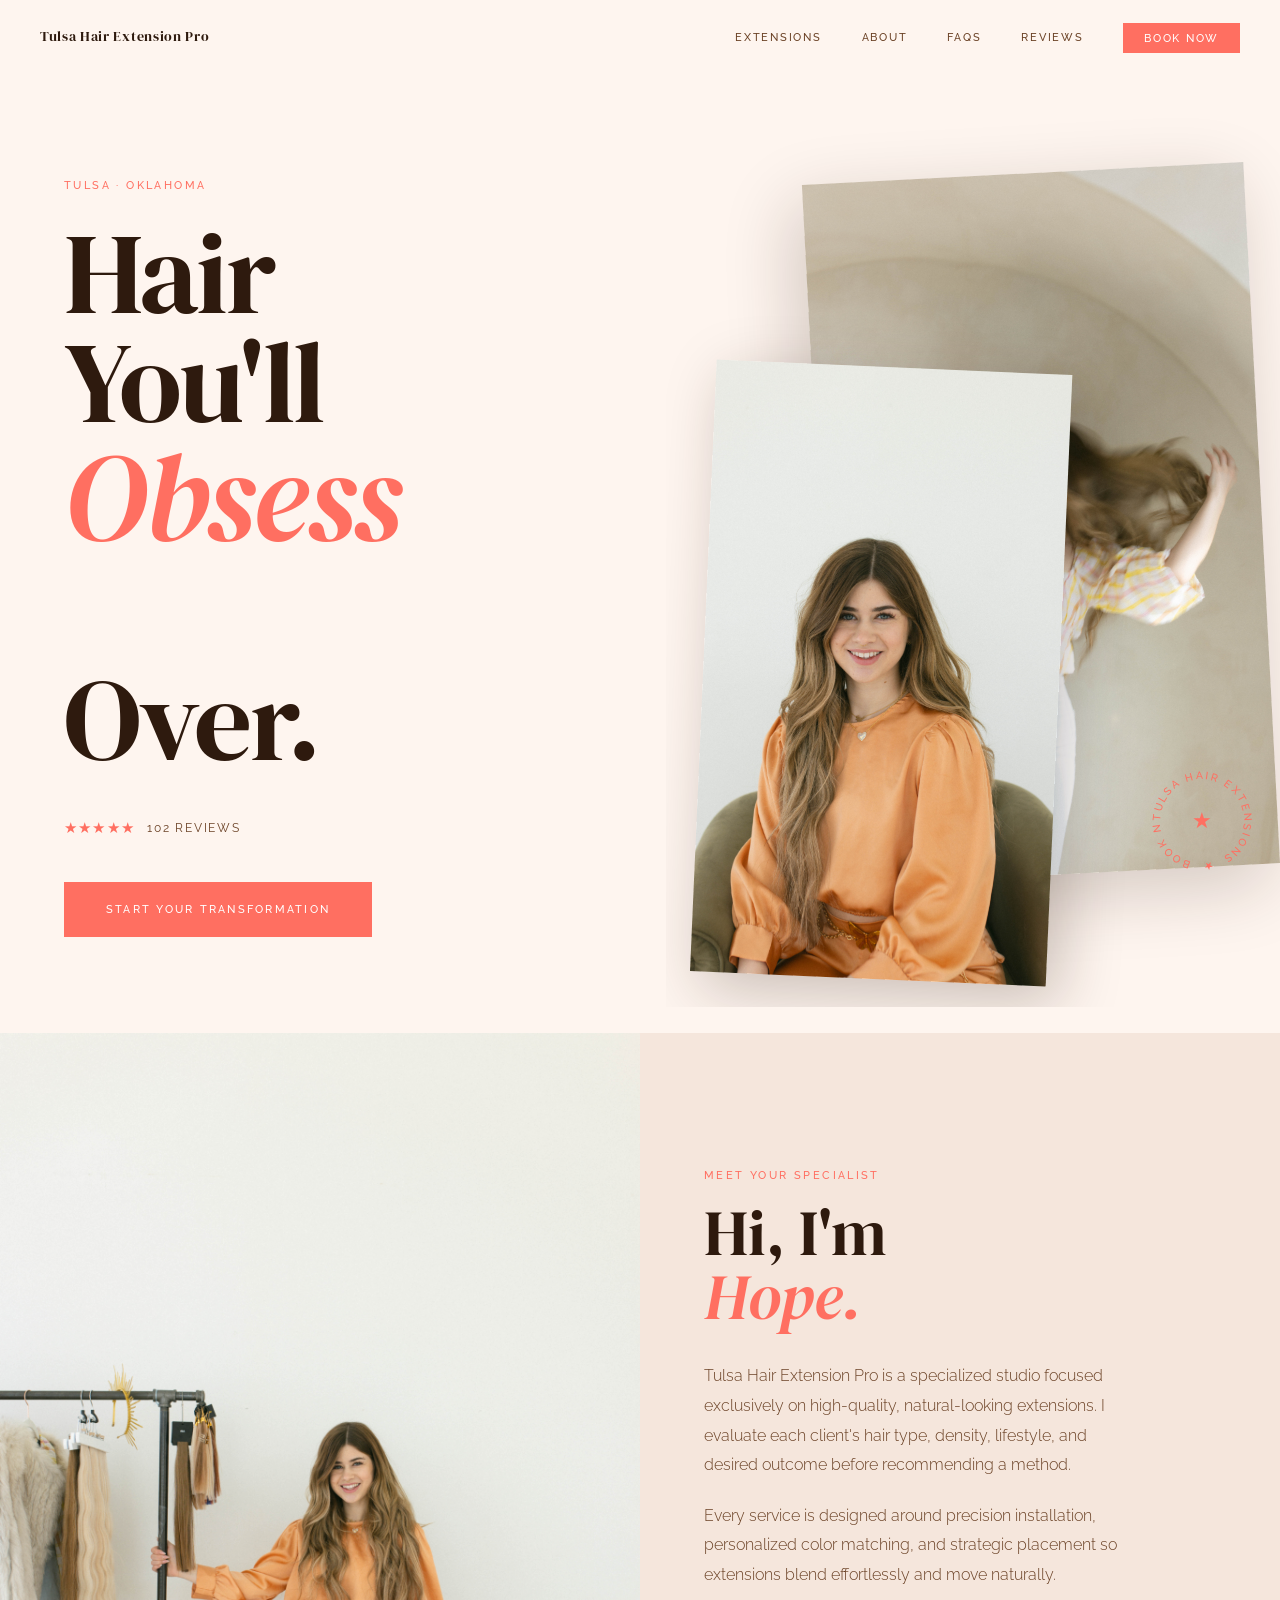
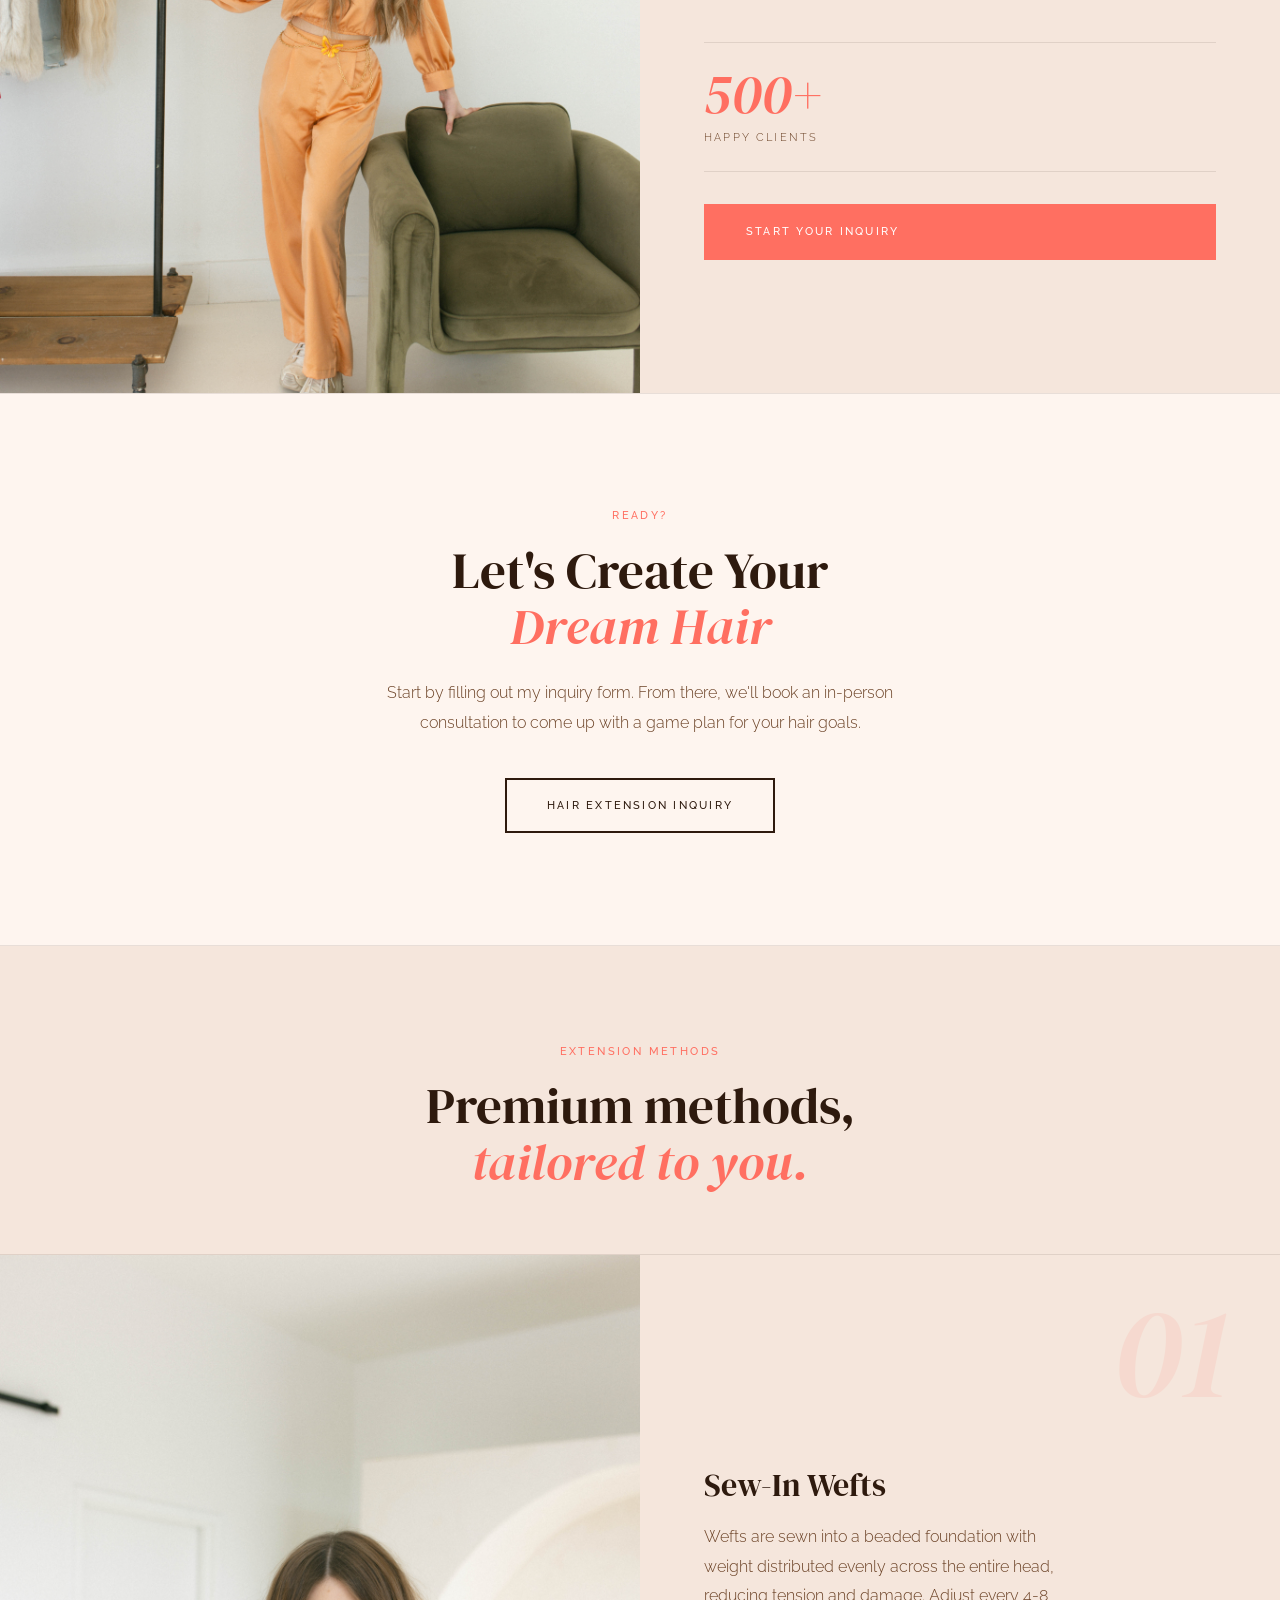
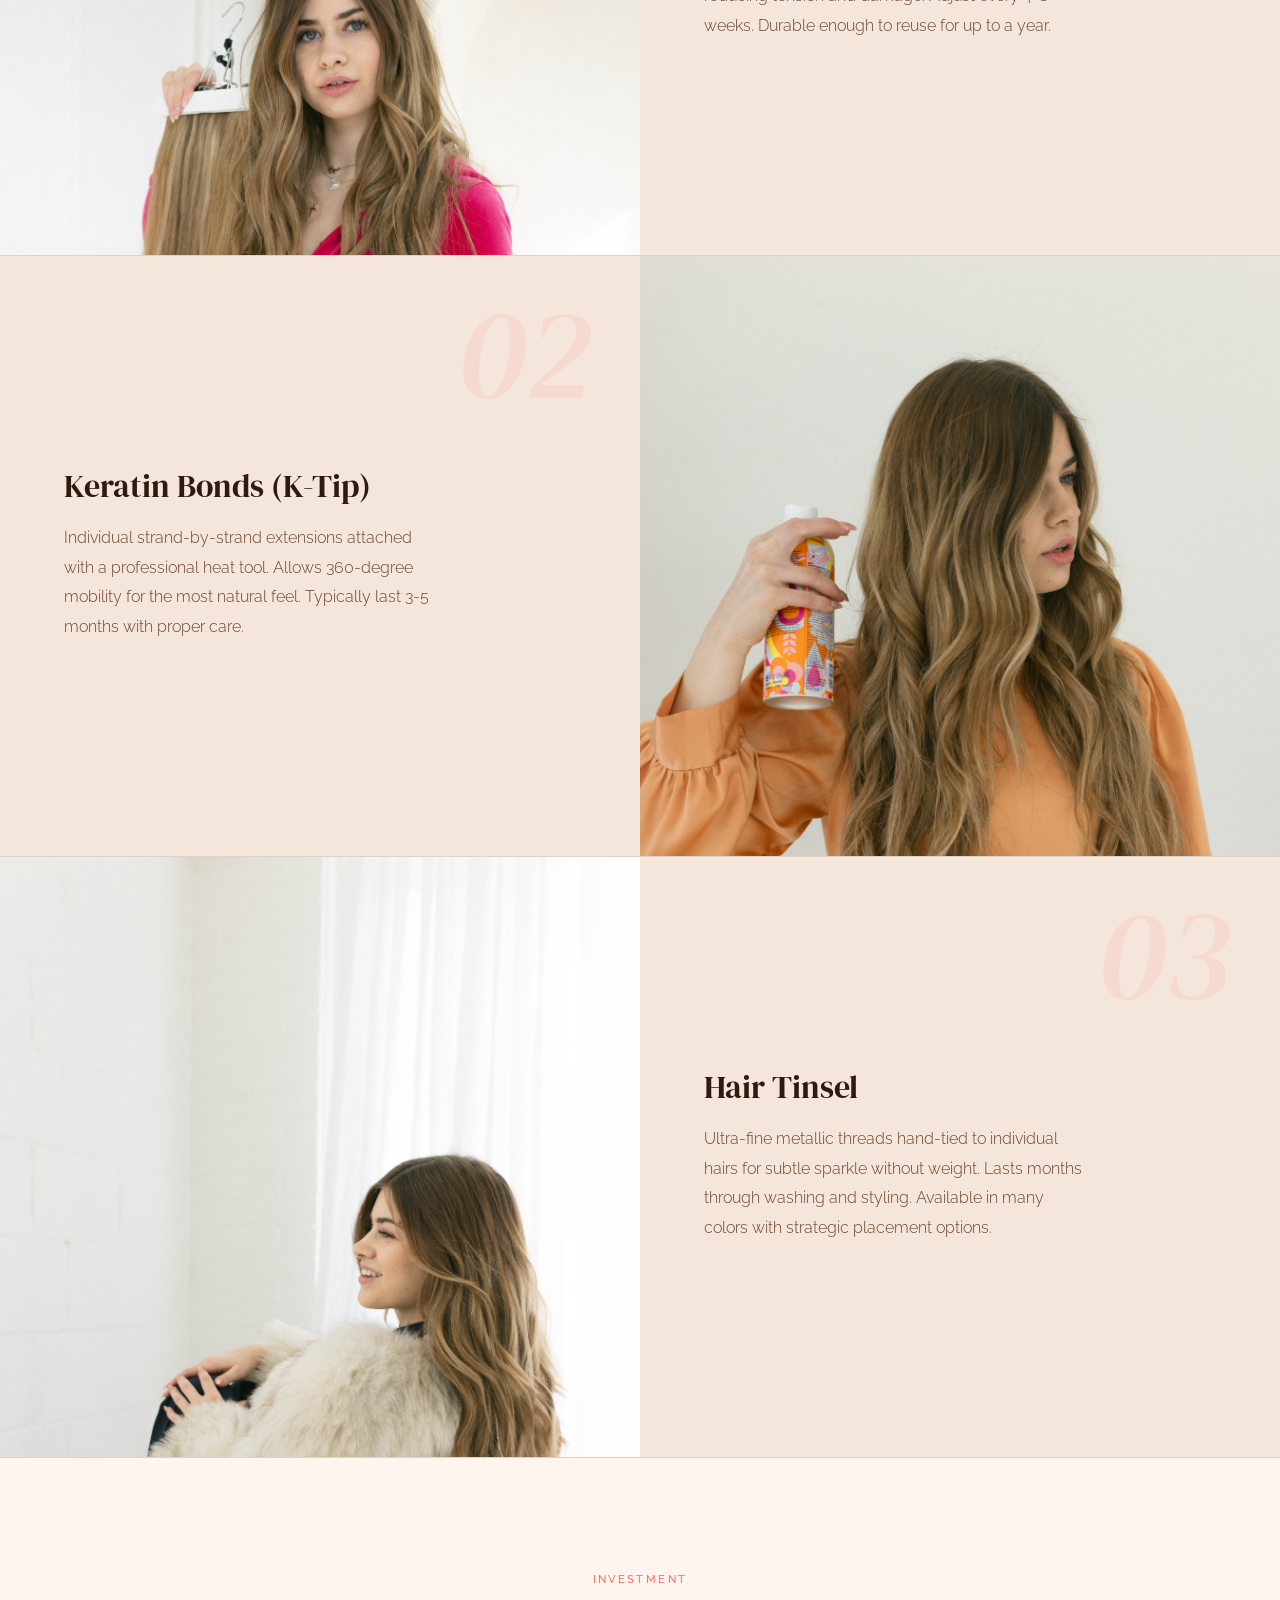
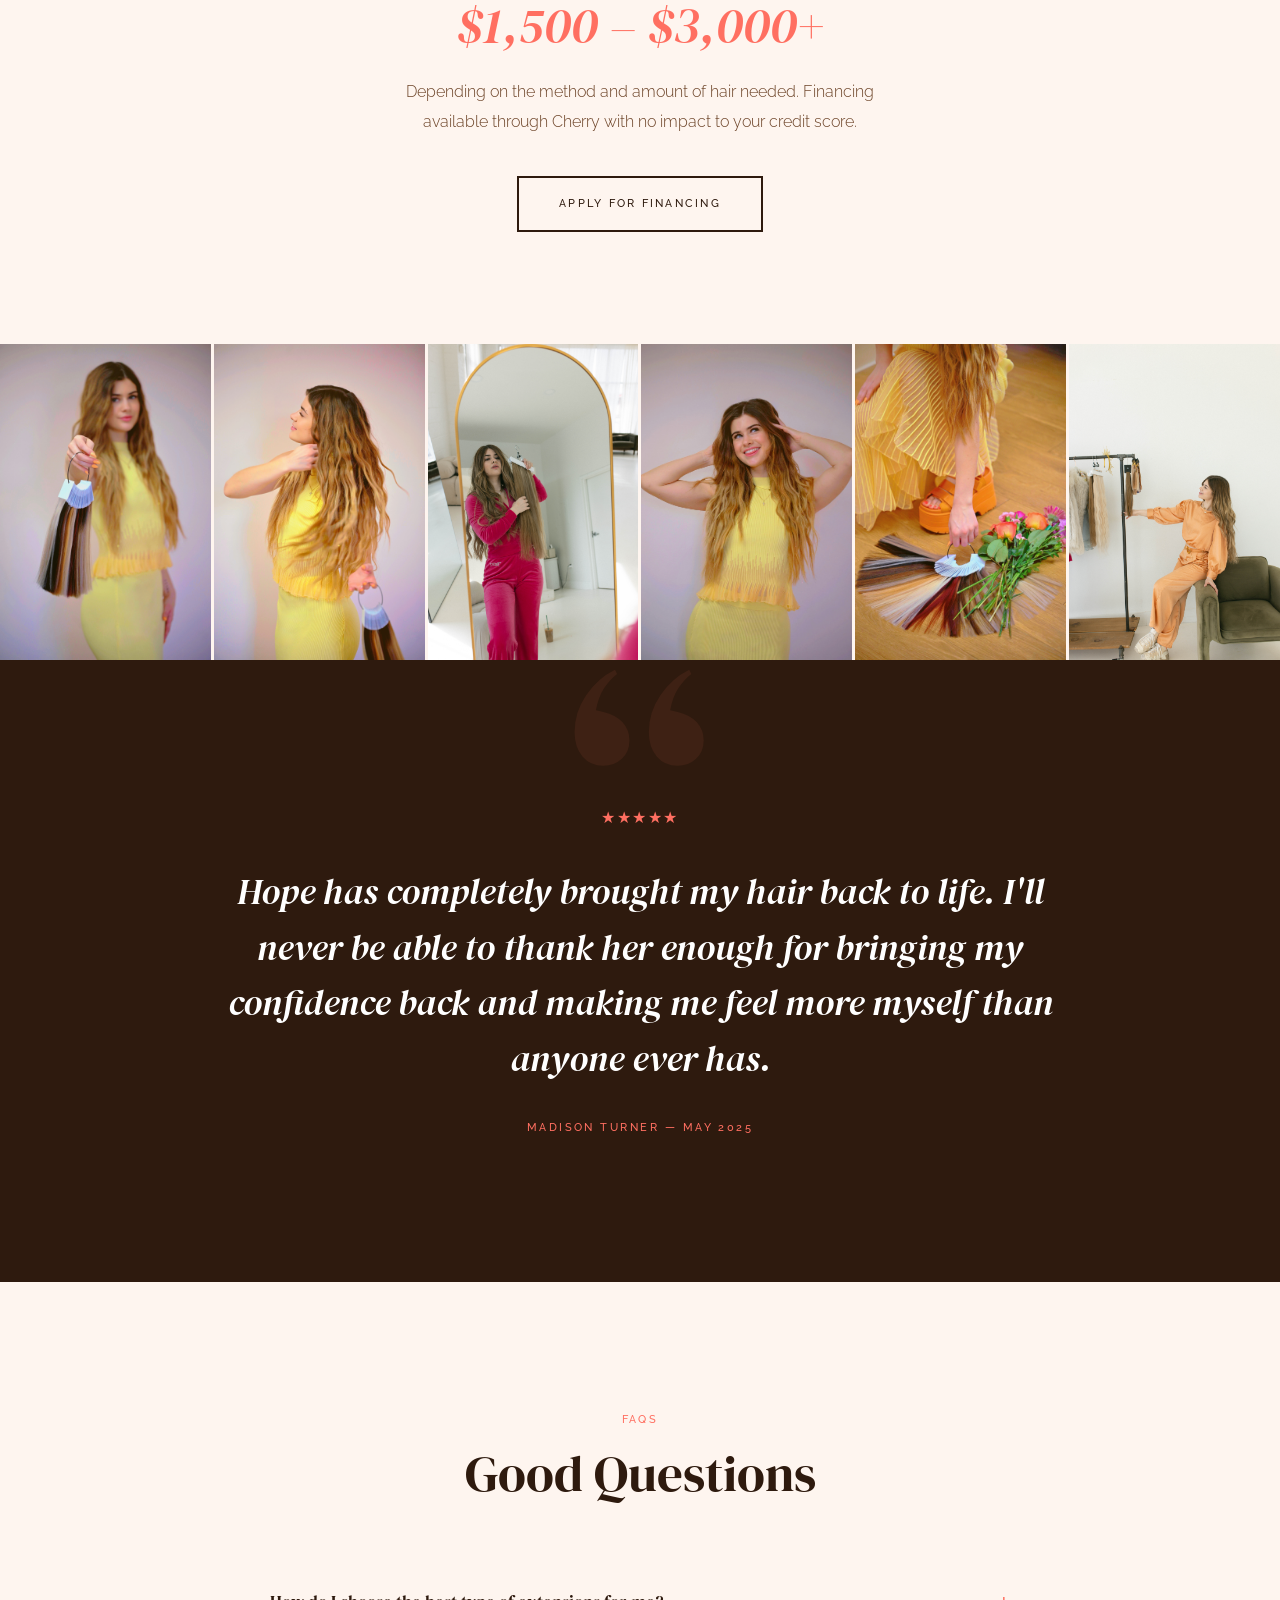
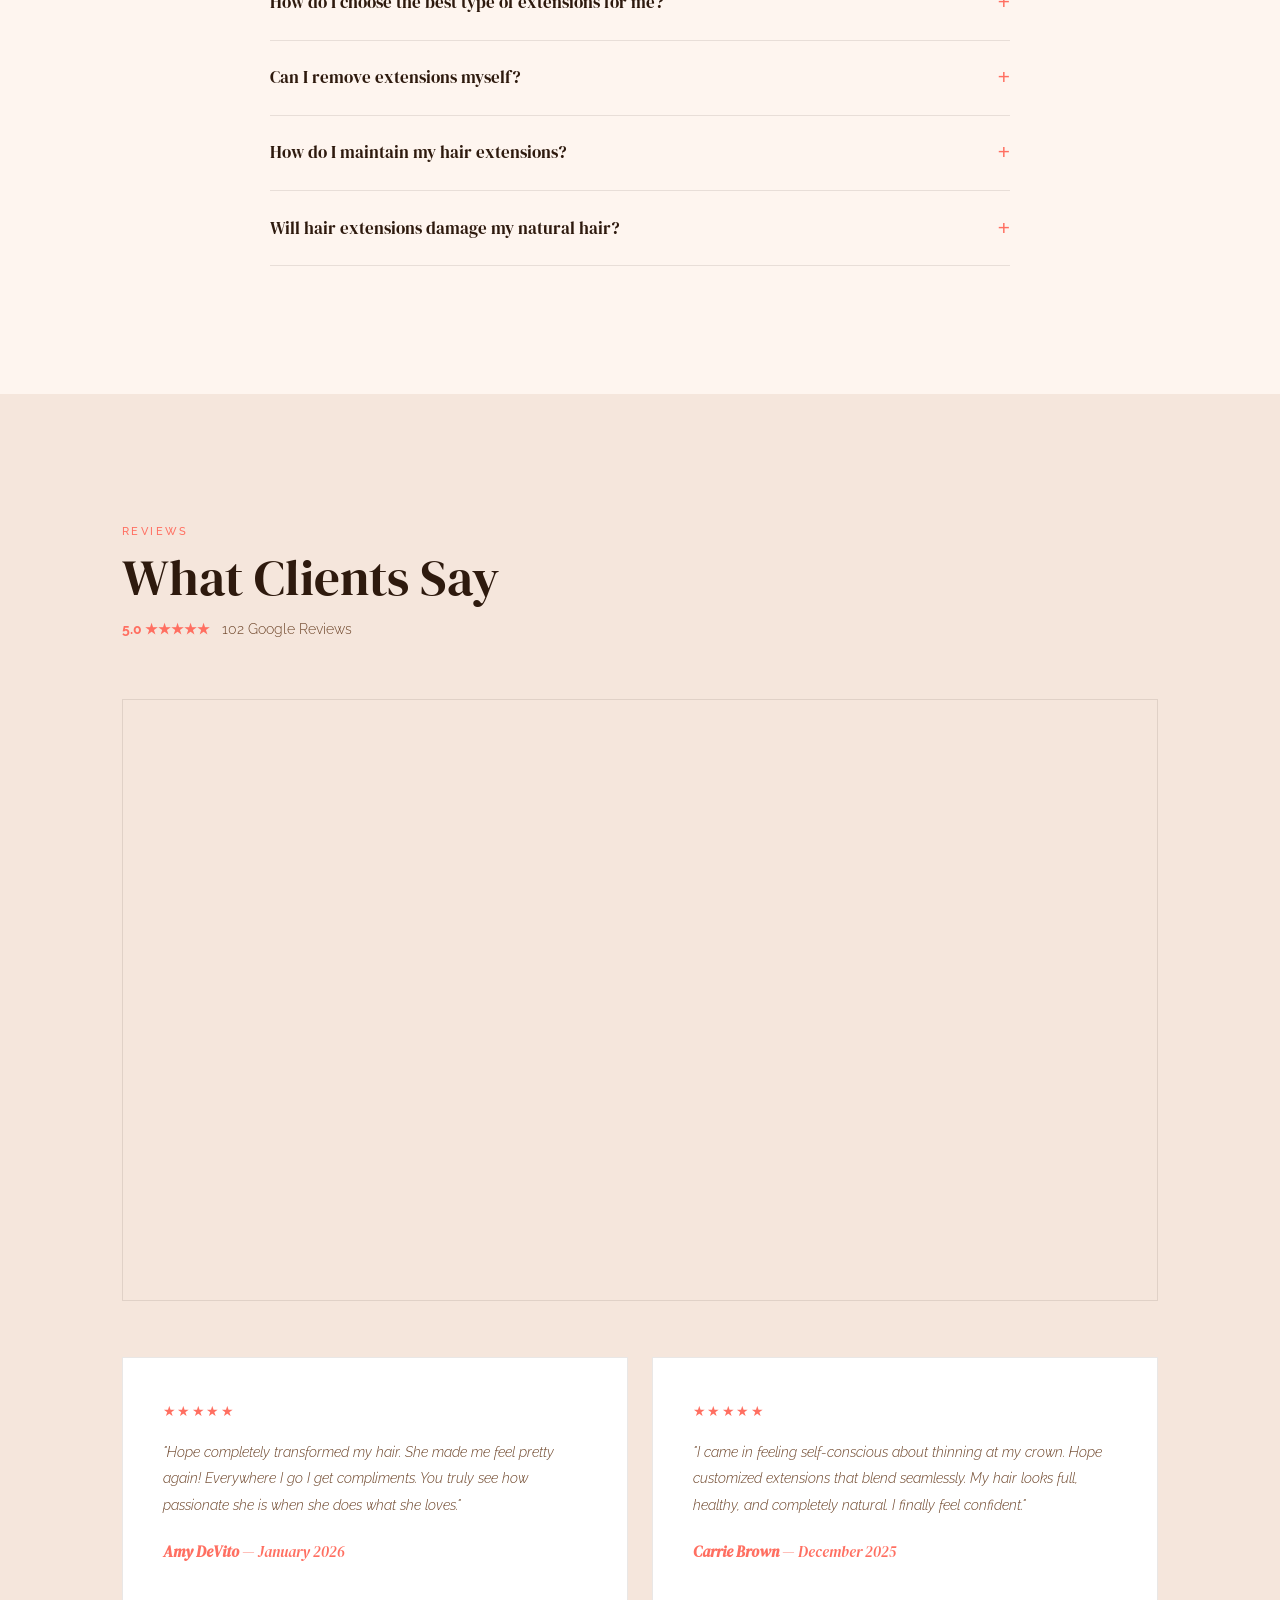
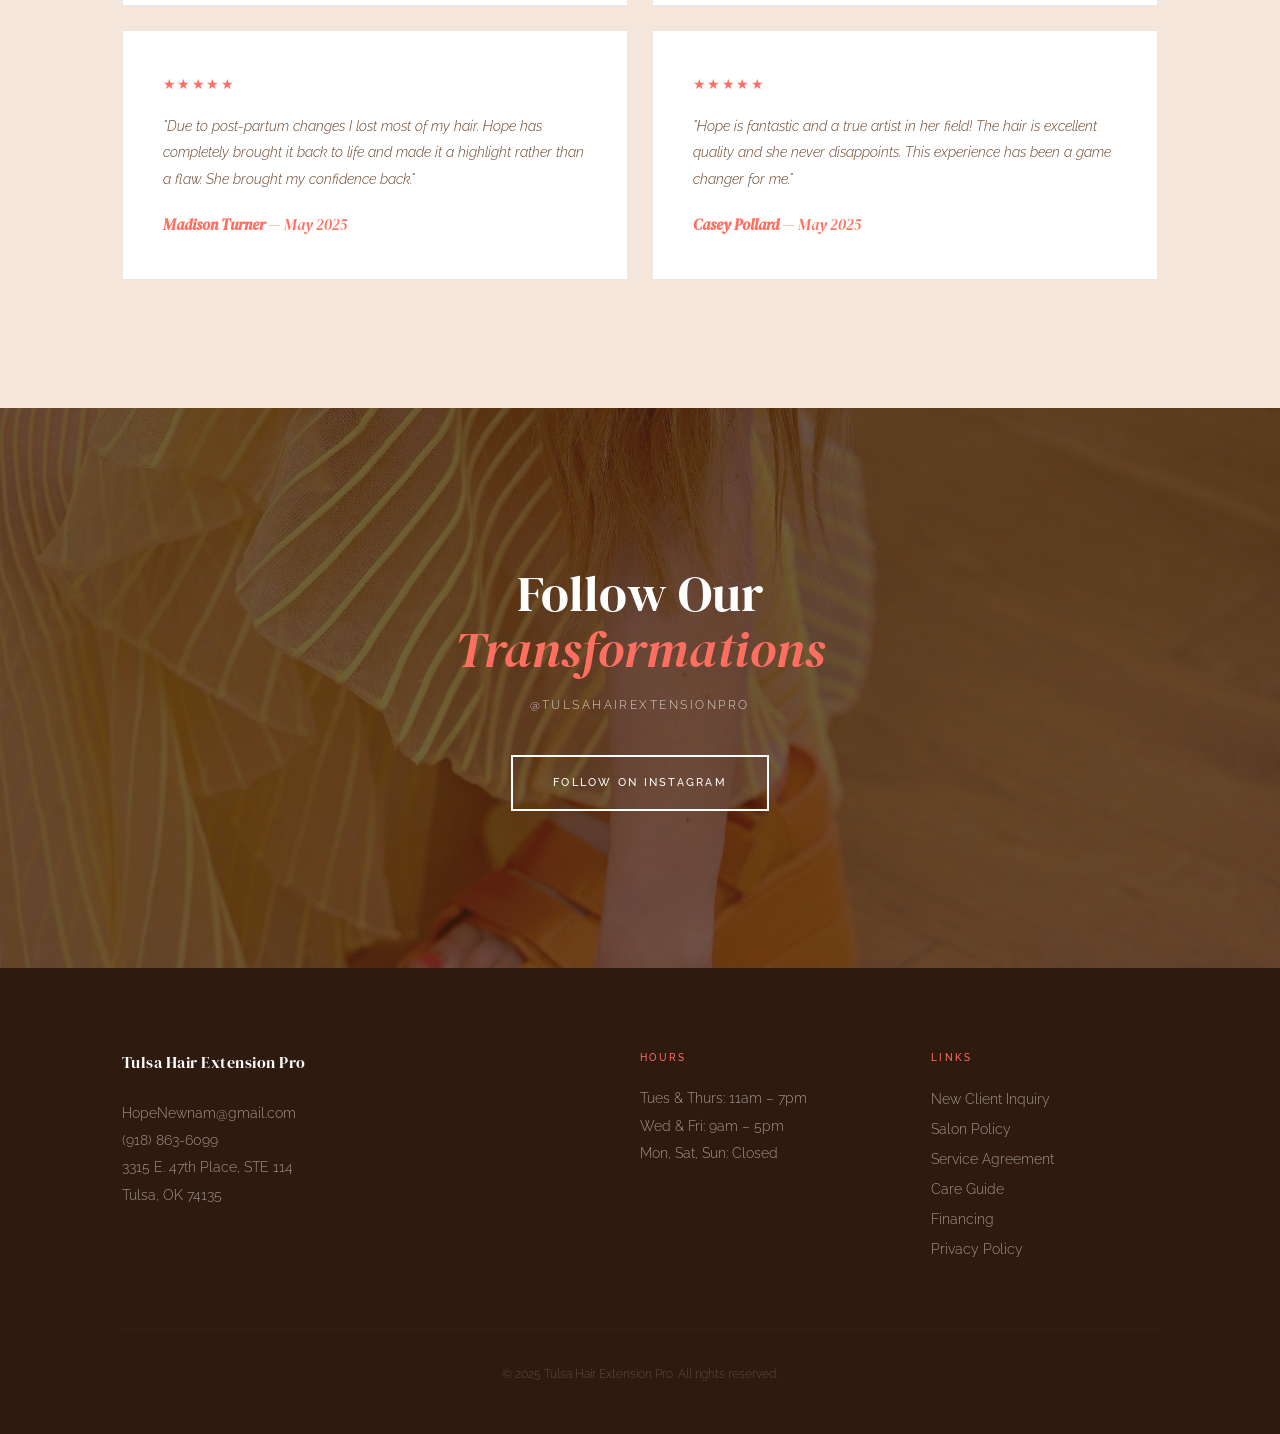
==== commit fe97a769: "fix: large-screen responsiveness for 27" iMac (2560px), remove marquee ticker - Add --max-content: 1" ====
--- a/index.html
+++ b/index.html
@@ -109,17 +109,6 @@
   </section>
 
   <!-- ==============================
-       MARQUEE TICKER
-       ============================== -->
-  <div class="marquee-wrap" aria-hidden="true">
-    <div class="marquee-track">
-      <span>Dream Hair &nbsp; &bull; &nbsp; Tulsa, Oklahoma &nbsp; &bull; &nbsp; 5.0 Stars &nbsp; &bull; &nbsp; 102 Reviews &nbsp; &bull; &nbsp; 100% Human Hair &nbsp; &bull; &nbsp; Book Now &nbsp; &bull; &nbsp;</span>
-      <span>Dream Hair &nbsp; &bull; &nbsp; Tulsa, Oklahoma &nbsp; &bull; &nbsp; 5.0 Stars &nbsp; &bull; &nbsp; 102 Reviews &nbsp; &bull; &nbsp; 100% Human Hair &nbsp; &bull; &nbsp; Book Now &nbsp; &bull; &nbsp;</span>
-      <span>Dream Hair &nbsp; &bull; &nbsp; Tulsa, Oklahoma &nbsp; &bull; &nbsp; 5.0 Stars &nbsp; &bull; &nbsp; 102 Reviews &nbsp; &bull; &nbsp; 100% Human Hair &nbsp; &bull; &nbsp; Book Now &nbsp; &bull; &nbsp;</span>
-    </div>
-  </div>
-
-  <!-- ==============================
        ABOUT
        ============================== -->
   <section id="about-studio" class="about" aria-label="About Hope Newnam">
--- a/styles.css
+++ b/styles.css
@@ -17,6 +17,8 @@
   --font-body:    'Raleway', sans-serif;
 
   --ease-out:     cubic-bezier(0.16, 1, 0.3, 1);
+
+  --max-content:  1600px;
 }
 
 /* ============================================
@@ -295,9 +297,7 @@
 .hero-photos {
   position: relative;
   height: 100vh;
-  display: flex;
-  align-items: center;
-  justify-content: center;
+  overflow: hidden;
 }
 
 .hero-photo {
@@ -307,22 +307,24 @@
 }
 
 .hero-photo--back {
-  width: 65%;
-  height: 72%;
-  right: 3%;
-  top: 8%;
-  transform: rotate(-4deg);
-  box-shadow: -8px 16px 60px rgba(46, 26, 14, 0.18);
+  width: 72%;
+  height: 78%;
+  right: 0;
+  top: 6%;
+  transform: rotate(-3deg);
+  transform-origin: bottom right;
+  box-shadow: -12px 20px 70px rgba(46, 26, 14, 0.2);
   z-index: 1;
 }
 
 .hero-photo--front {
-  width: 55%;
-  height: 65%;
-  right: 24%;
-  bottom: 6%;
-  transform: rotate(3deg);
-  box-shadow: 8px 12px 50px rgba(46, 26, 14, 0.22);
+  width: 58%;
+  height: 68%;
+  left: 4%;
+  bottom: 4%;
+  transform: rotate(2.5deg);
+  transform-origin: bottom left;
+  box-shadow: 12px 16px 60px rgba(46, 26, 14, 0.25);
   z-index: 2;
 }
 
@@ -363,42 +365,6 @@
 }
 
 /* ============================================
-   MARQUEE TICKER
-   ============================================ */
-
-.marquee-wrap {
-  background: var(--coral);
-  overflow: hidden;
-  padding: 0.9rem 0;
-  white-space: nowrap;
-}
-
-.marquee-track {
-  display: inline-block;
-  animation: marquee 24s linear infinite;
-}
-
-.marquee-track span {
-  display: inline-block;
-  font-family: var(--font-body);
-  font-size: 0.68rem;
-  font-weight: 500;
-  letter-spacing: 0.2em;
-  text-transform: uppercase;
-  color: var(--white);
-  padding-right: 0;
-}
-
-@keyframes marquee {
-  from { transform: translateX(0); }
-  to   { transform: translateX(-33.333%); }
-}
-
-@media (prefers-reduced-motion: reduce) {
-  .marquee-track { animation: none; }
-}
-
-/* ============================================
    ABOUT
    ============================================ */
 
@@ -522,9 +488,12 @@
 .extension-panel-image {
   overflow: hidden;
   position: relative;
+  min-height: 600px;
 }
 
 .extension-panel-image img {
+  position: absolute;
+  inset: 0;
   width: 100%;
   height: 100%;
   object-fit: cover;
@@ -603,15 +572,18 @@
 .gallery-grid {
   display: grid;
   grid-template-columns: repeat(6, 1fr);
-  height: 480px;
   gap: 3px;
 }
 
 .gallery-item {
   overflow: hidden;
+  position: relative;
+  aspect-ratio: 2 / 3;
 }
 
 .gallery-item img {
+  position: absolute;
+  inset: 0;
   width: 100%;
   height: 100%;
   object-fit: cover;
@@ -829,7 +801,7 @@
 
 .insta-cta {
   position: relative;
-  min-height: 520px;
+  min-height: 560px;
   display: flex;
   align-items: center;
   justify-content: center;
@@ -1031,8 +1003,8 @@
   }
 
   .extension-panel-image {
-    height: 55vw;
-    max-height: 400px;
+    min-height: 55vw;
+    max-height: 480px;
   }
 
   .extension-panel-text {
@@ -1041,11 +1013,6 @@
 
   .gallery-grid {
     grid-template-columns: repeat(3, 1fr);
-    height: auto;
-  }
-
-  .gallery-item img {
-    height: 35vw;
   }
 
   .footer-grid {
@@ -1114,10 +1081,6 @@
     grid-template-columns: repeat(2, 1fr);
   }
 
-  .gallery-item img {
-    height: 45vw;
-  }
-
   .review-cards {
     grid-template-columns: 1fr;
   }
@@ -1132,6 +1095,57 @@
   }
 
   .extension-panel-image {
-    height: 70vw;
-  }
-}
+    min-height: 70vw;
+  }
+}
+
+/* ============================================
+   LARGE SCREEN — 27" iMac, 4K, Ultrawide
+   ============================================ */
+
+@media (min-width: 1440px) {
+  /* Nav: prevent logo and links from drifting 50cm apart */
+  .nav {
+    padding-left: max(2.5rem, calc((100vw - var(--max-content)) / 2 + 2.5rem));
+    padding-right: max(2.5rem, calc((100vw - var(--max-content)) / 2 + 2.5rem));
+  }
+
+  /* Hero + About: cap these full-bleed grids */
+  .hero,
+  .about {
+    max-width: var(--max-content);
+    margin-left: auto;
+    margin-right: auto;
+  }
+
+  /* Extension panels: center within their full-bleed section */
+  .extension-panel {
+    max-width: var(--max-content);
+    margin-left: auto;
+    margin-right: auto;
+  }
+
+  /* Extensions section header */
+  .extensions-header {
+    padding-left: max(2rem, calc((100vw - var(--max-content)) / 2 + 2rem));
+    padding-right: max(2rem, calc((100vw - var(--max-content)) / 2 + 2rem));
+  }
+
+  /* Gallery */
+  .gallery-grid {
+    max-width: var(--max-content);
+    margin-left: auto;
+    margin-right: auto;
+  }
+
+  /* Bump container max-width for larger displays */
+  .container {
+    max-width: 1200px;
+  }
+
+  /* Footer padding */
+  .footer {
+    padding-left: max(2rem, calc((100vw - var(--max-content)) / 2 + 2rem));
+    padding-right: max(2rem, calc((100vw - var(--max-content)) / 2 + 2rem));
+  }
+}
